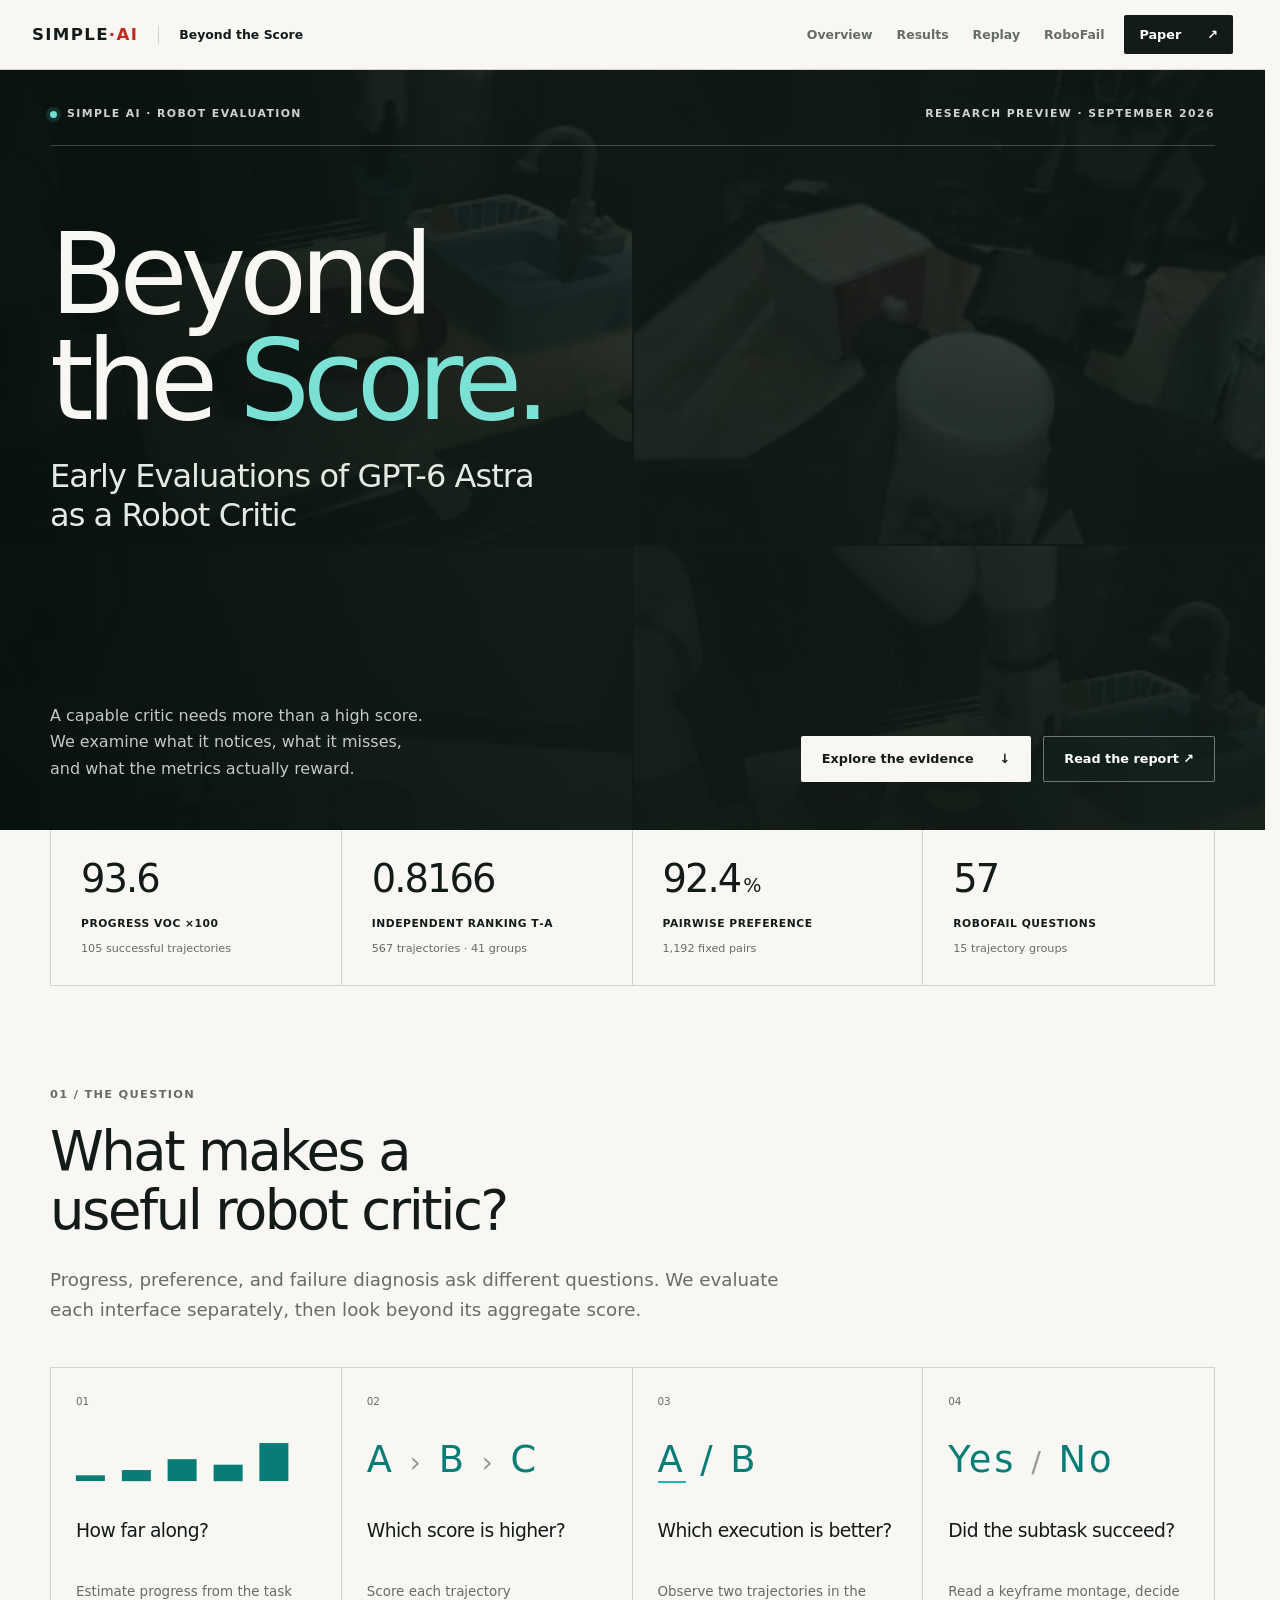
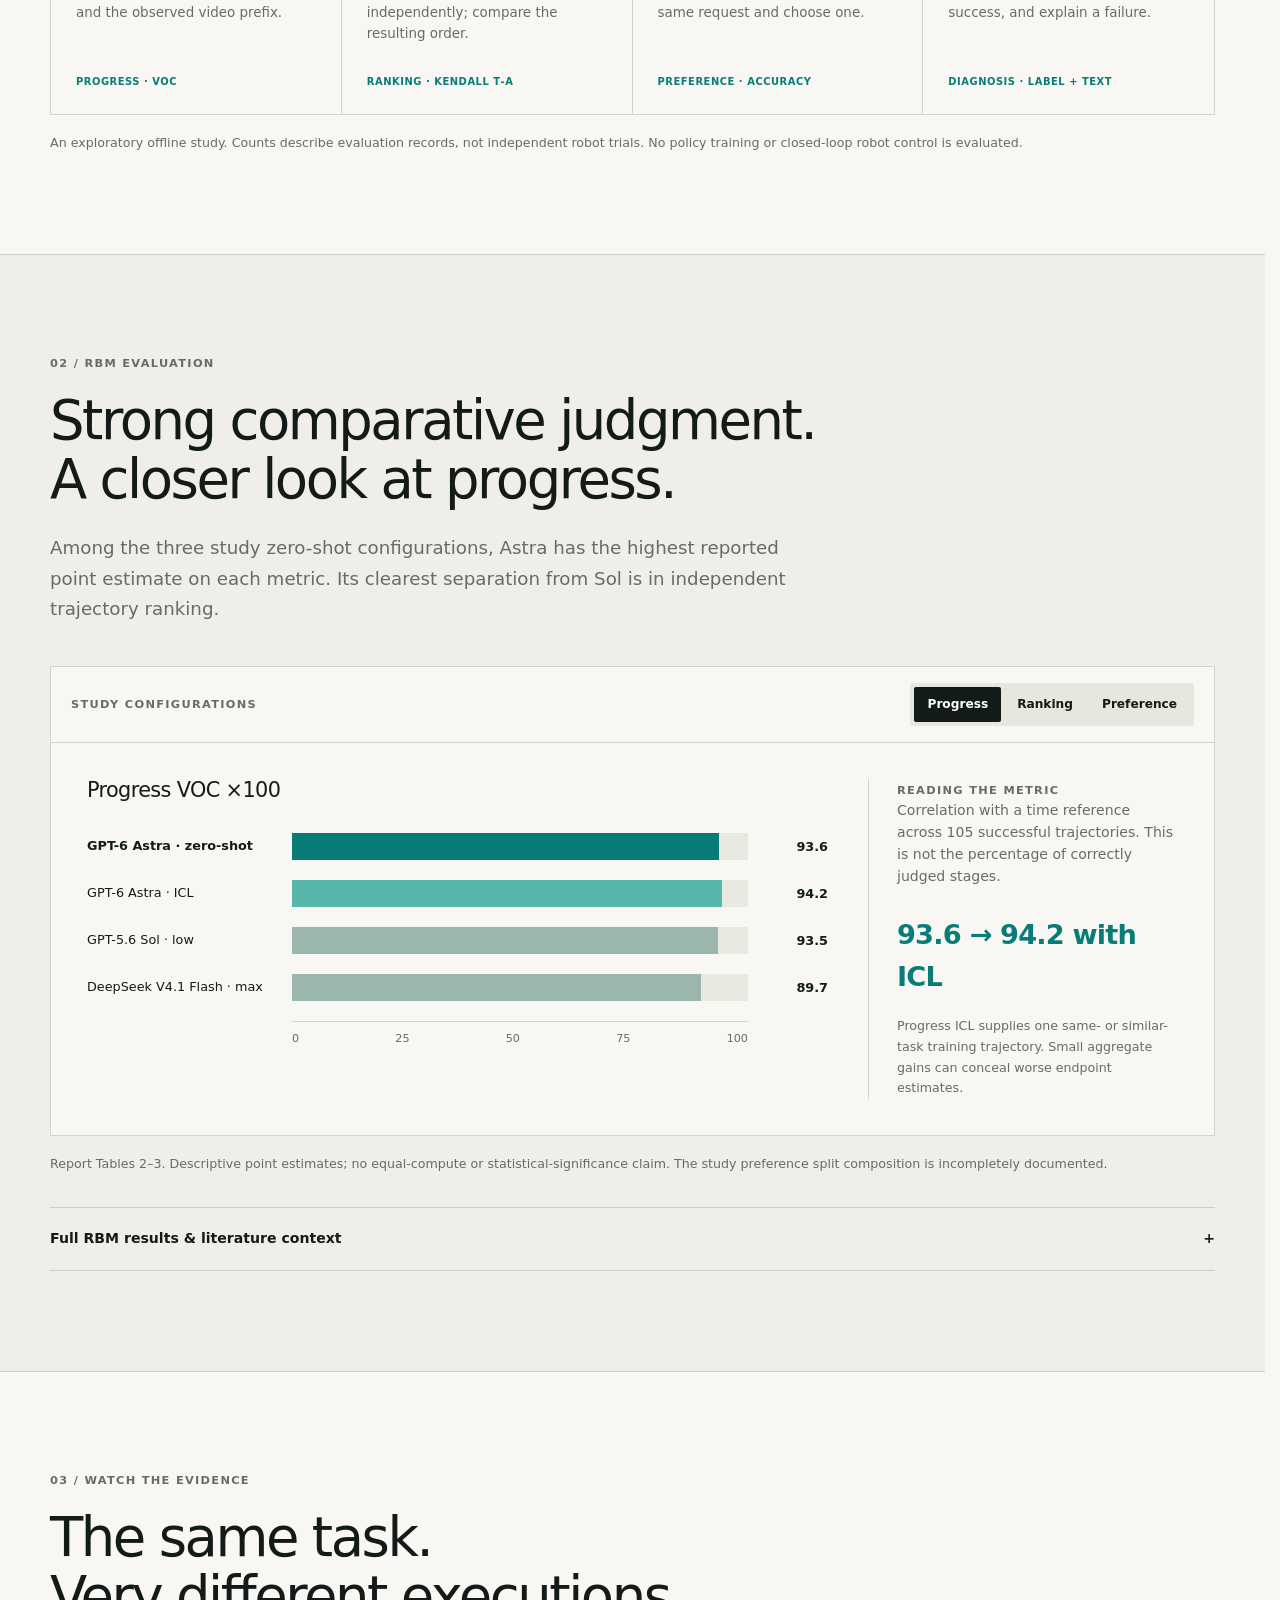
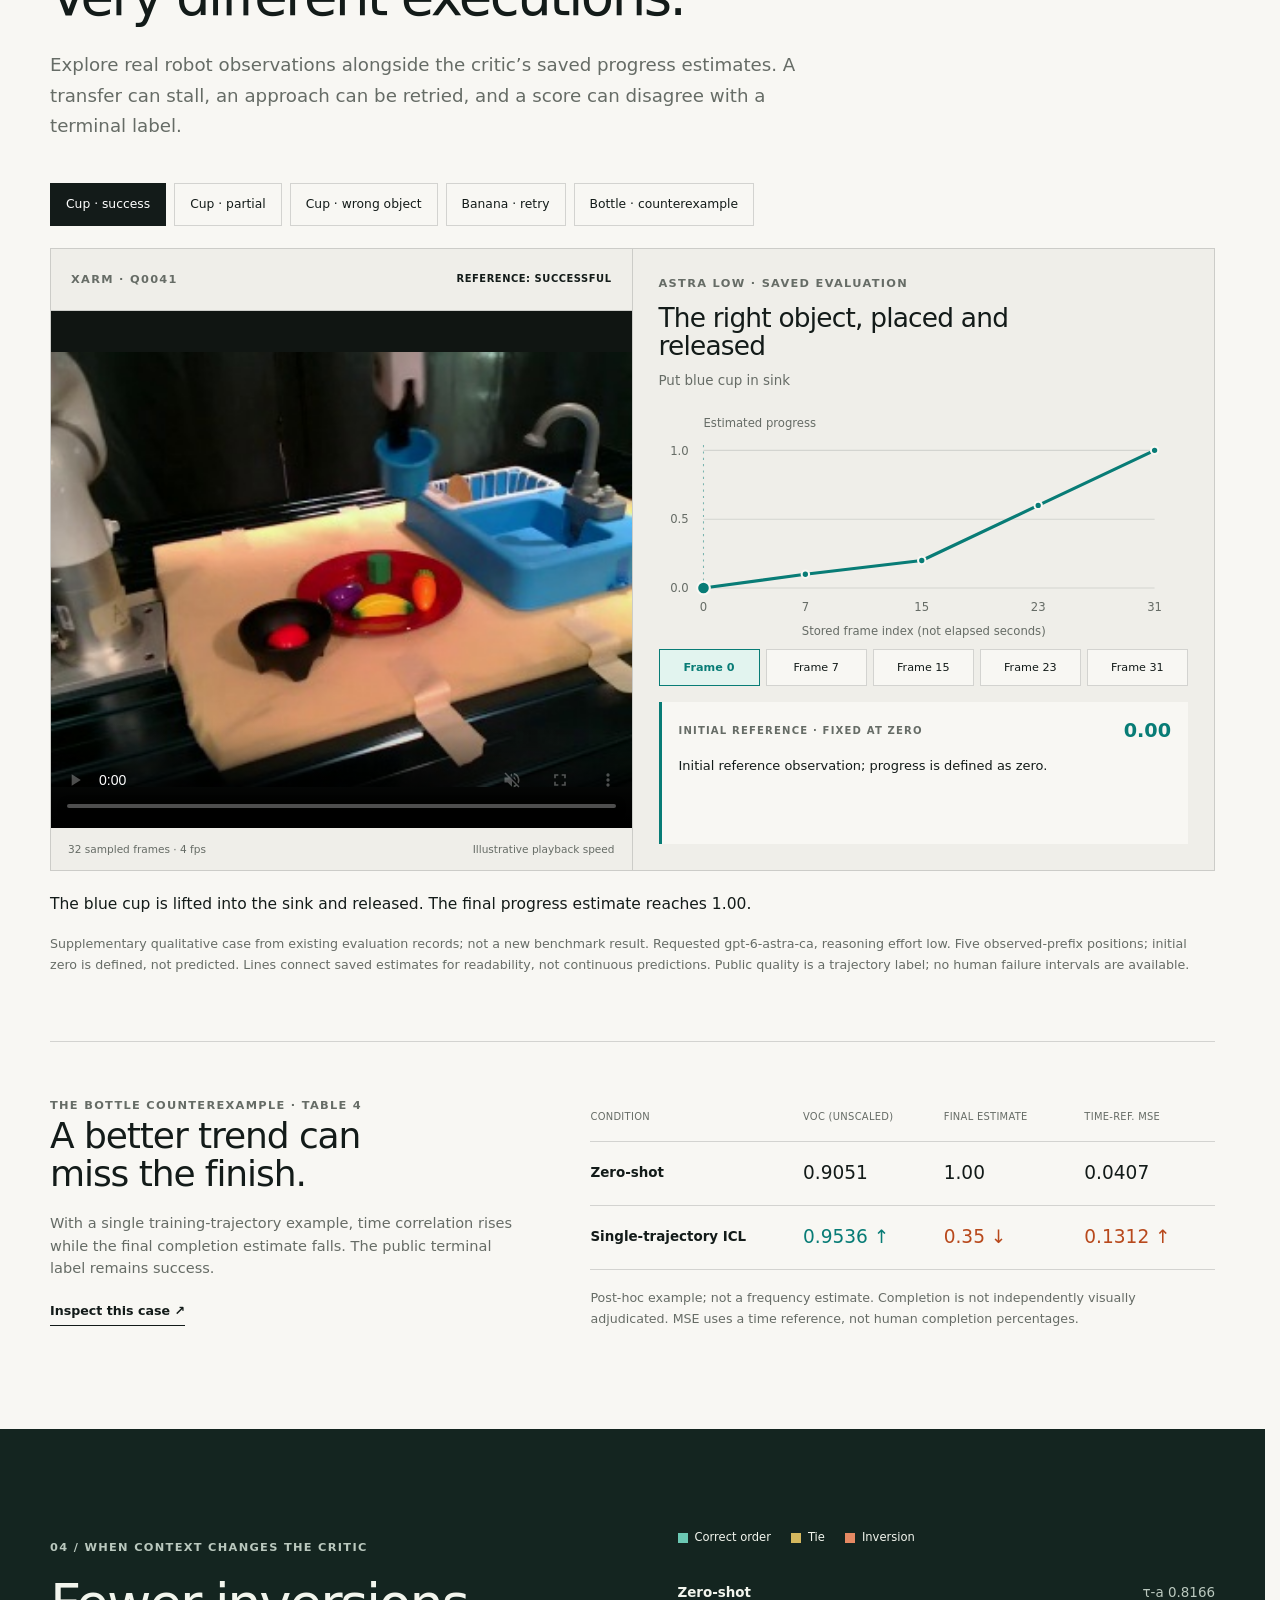
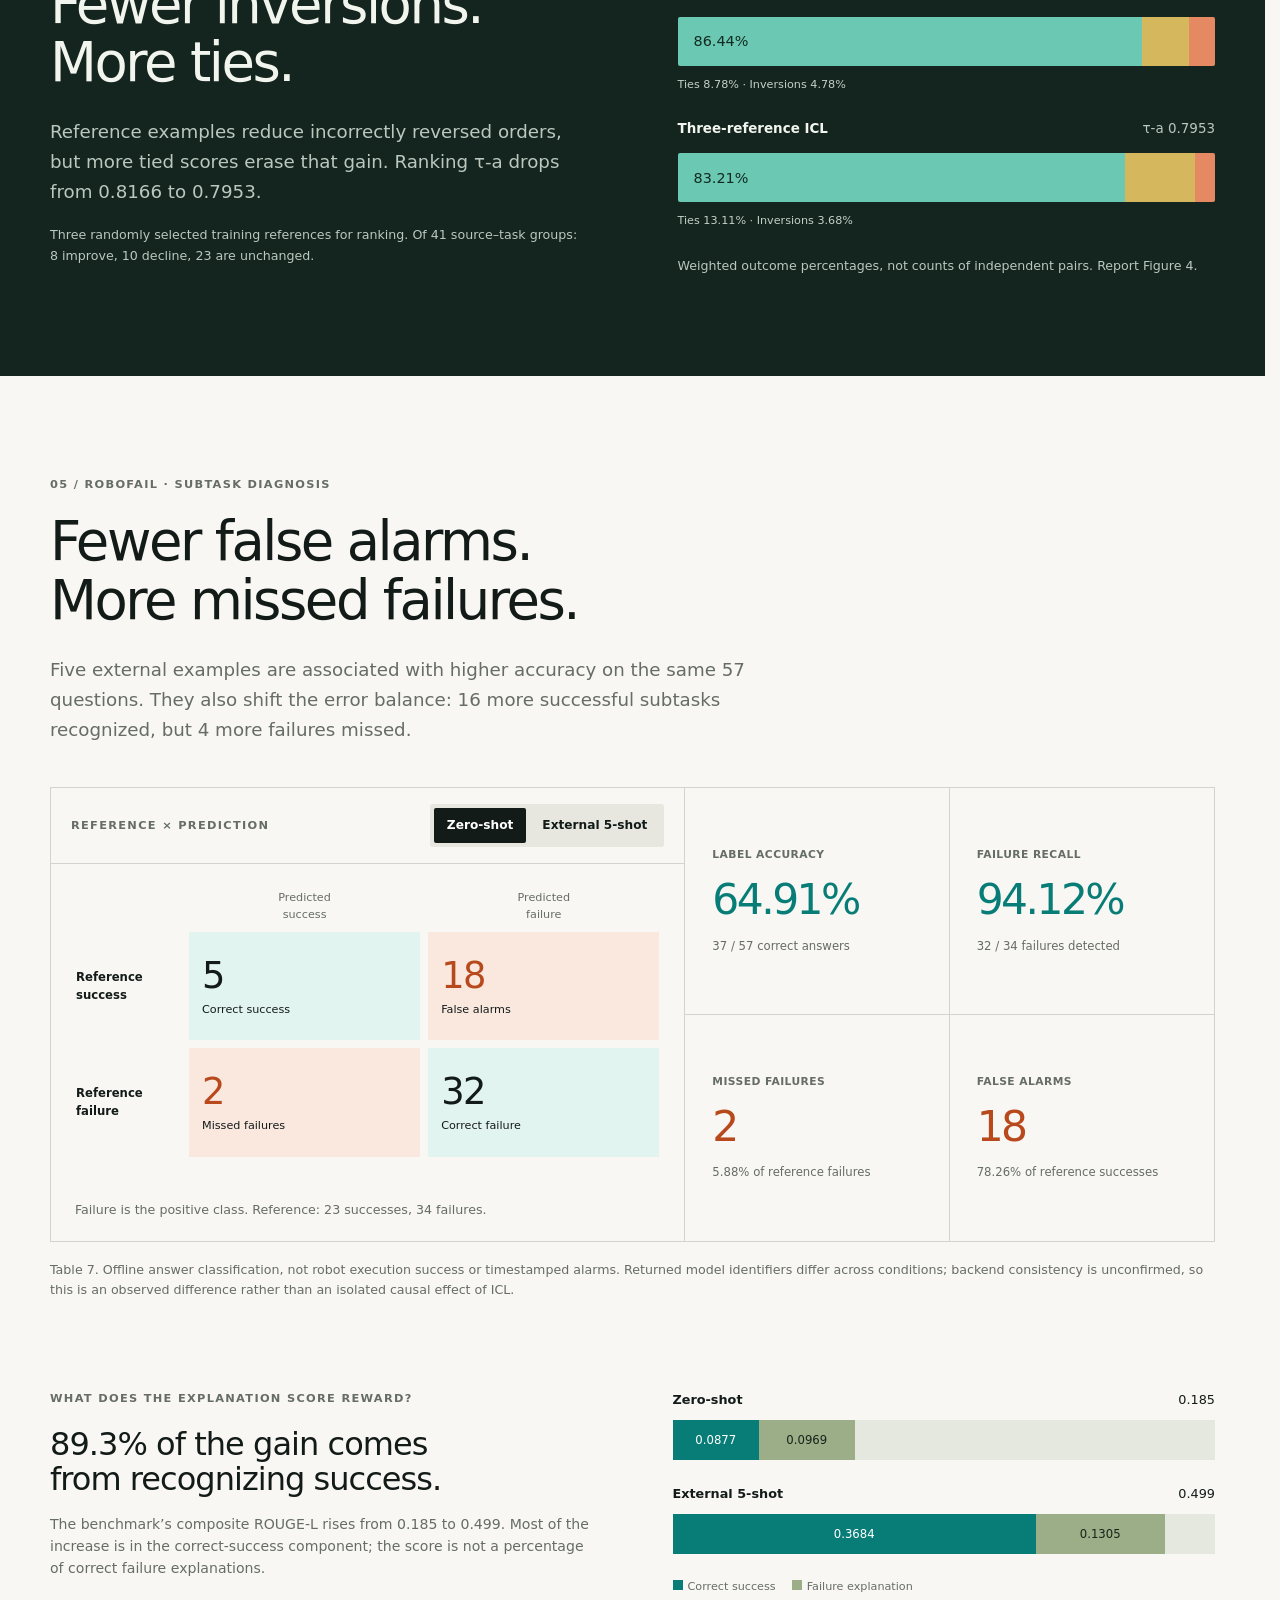
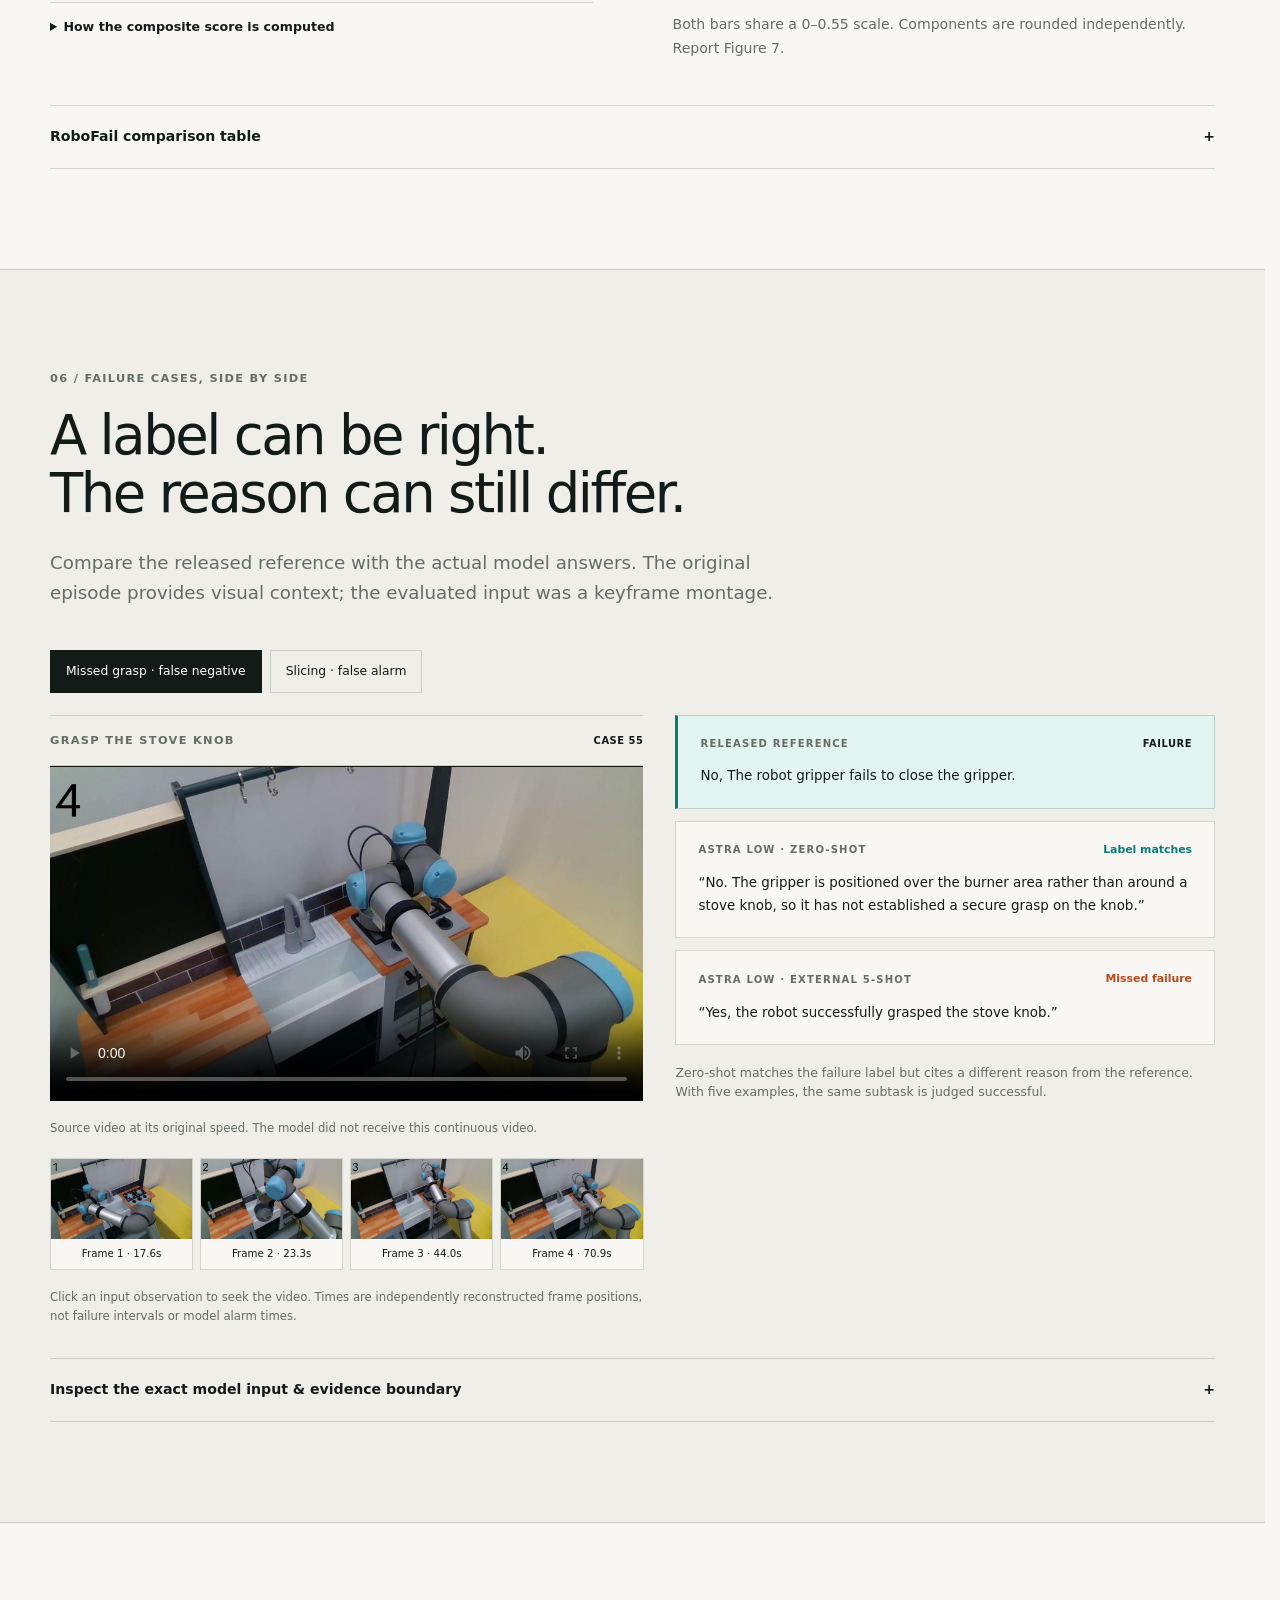
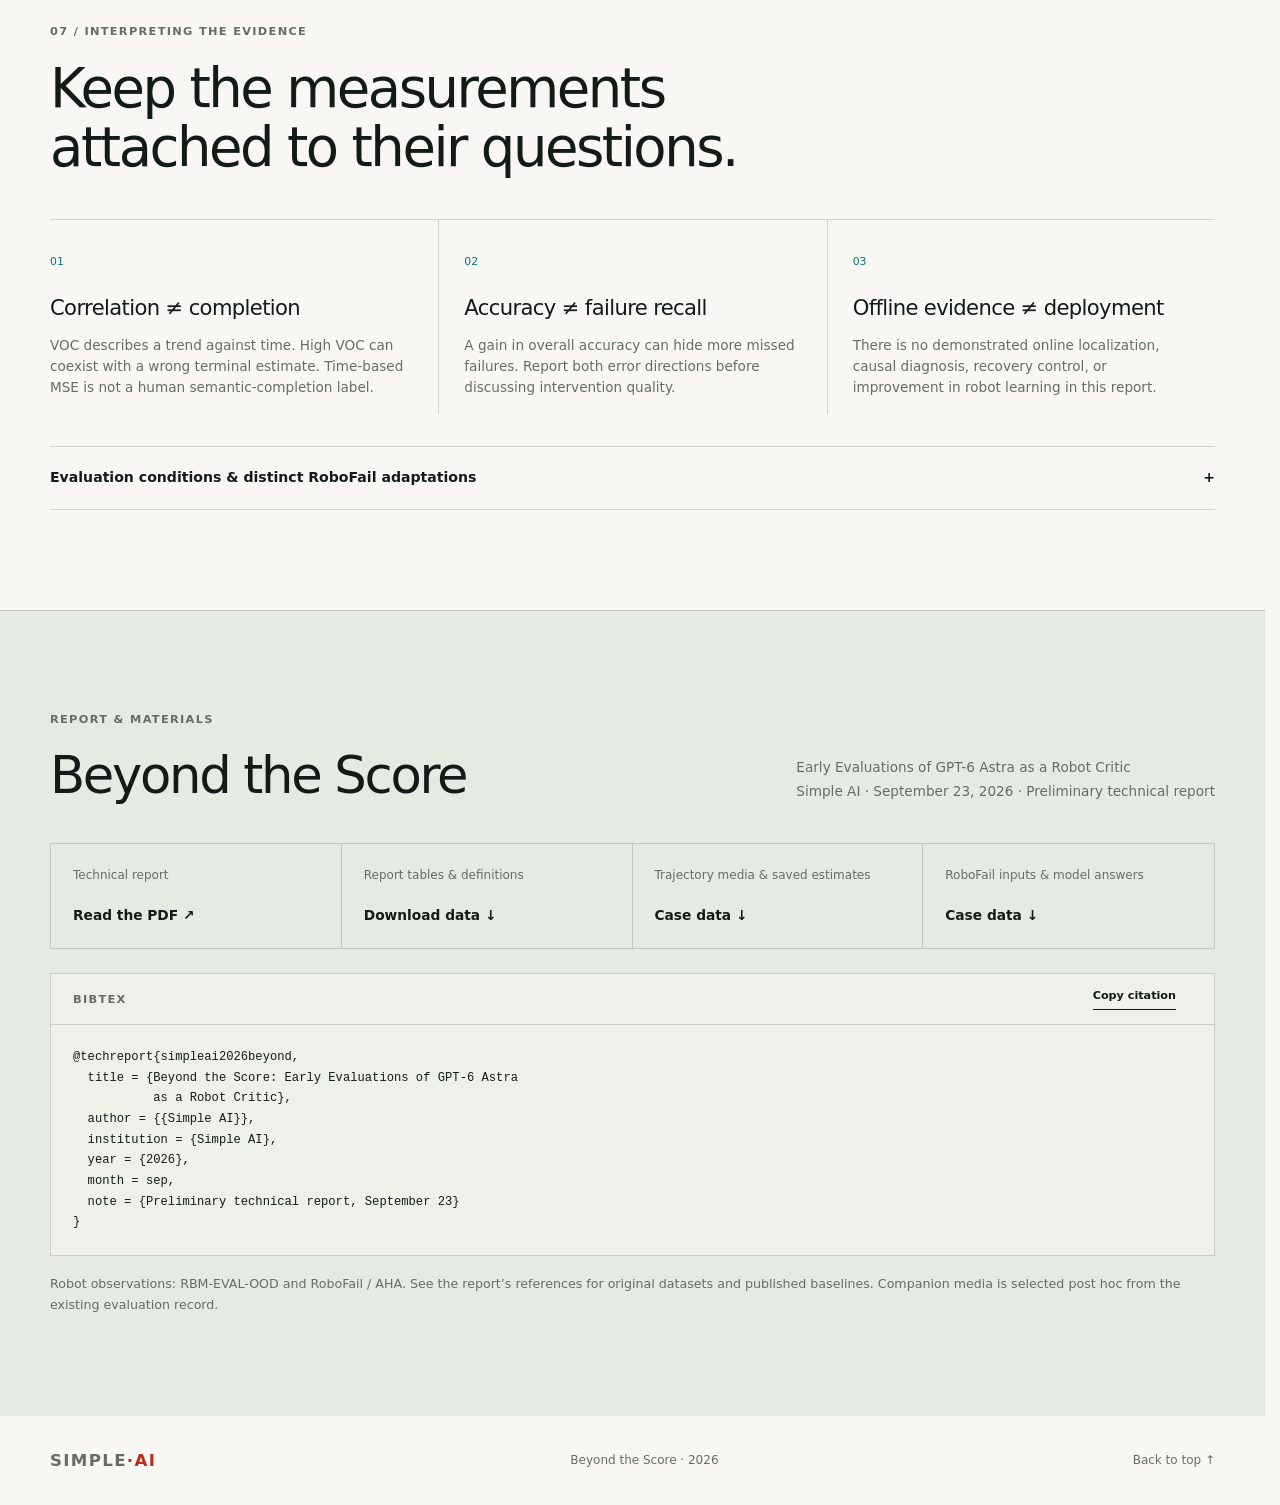
==== index.html @ c882df6b "Publish Beyond the Score technical report website" ====
<!doctype html>
<html lang="en">
<head>
  <meta charset="utf-8">
  <meta name="viewport" content="width=device-width,initial-scale=1">
  <meta name="theme-color" content="#f8f7f3">
  <meta name="description" content="Beyond the Score: an evidence-led look at GPT-6 Astra as a robot critic. Explore trajectory judgments, real robot videos, and the trade-off between fewer false alarms and more missed failures.">
  <meta property="og:title" content="Beyond the Score · Simple AI">
  <meta property="og:description" content="Early Evaluations of GPT-6 Astra as a Robot Critic">
  <meta property="og:type" content="website">
  <meta name="citation_title" content="Beyond the Score: Early Evaluations of GPT-6 Astra as a Robot Critic">
  <meta name="citation_author" content="Simple AI">
  <meta name="citation_publication_date" content="2026/09/23">
  <title>Beyond the Score | Simple AI</title>
  <link rel="icon" href="assets/favicon.svg" type="image/svg+xml">
  <link rel="stylesheet" href="style.css">
  <script src="data.js" defer></script>
  <script src="app.js" defer></script>
</head>
<body>
<a class="skip" href="#overview">Skip to content</a>
<header class="header">
  <a class="brand" href="#top" aria-label="Simple AI — back to top">SIMPLE<span>·AI</span></a>
  <span class="project-name">Beyond the Score</span>
  <nav aria-label="Main navigation"><a href="#overview">Overview</a><a href="#results">Results</a><a href="#trajectories">Replay</a><a href="#diagnosis">RoboFail</a></nav>
  <a class="button dark small" href="assets/Beyond-the-Score.pdf" target="_blank" rel="noopener">Paper <span aria-hidden="true">↗</span></a>
</header>
<main id="top">
  <section class="hero" aria-labelledby="hero-title">
    <div class="hero-mosaic" aria-hidden="true"><img src="assets/rbm/q0041-poster.jpg" alt=""><img src="assets/rbm/t098-poster.jpg" alt=""><img src="assets/rbm/t011-poster.jpg" alt=""><img src="assets/rbm/q0039-poster.jpg" alt=""></div>
    <div class="hero-inner wrap">
      <div class="hero-overline"><span><i class="dot"></i> SIMPLE AI · ROBOT EVALUATION</span><span>RESEARCH PREVIEW · SEPTEMBER 2026</span></div>
      <div class="hero-heading"><h1 id="hero-title">Beyond<br>the <span>Score.</span></h1><p class="subtitle">Early Evaluations of GPT-6 Astra<br>as a Robot Critic</p></div>
      <div class="hero-bottom"><p>A capable critic needs more than a high score. <br>We examine what it notices, what it misses, <br>and what the metrics actually reward.</p><div class="actions"><a class="button light" href="#trajectories">Explore the evidence <span>↓</span></a><a class="button outline" href="assets/Beyond-the-Score.pdf" target="_blank" rel="noopener">Read the report ↗</a></div></div>
    </div>
  </section>
  <div class="metric-strip wrap" aria-label="Study zero-shot headline results">
    <div><strong>93.6</strong><span>Progress VOC ×100</span><small>105 successful trajectories</small></div>
    <div><strong>0.8166</strong><span>Independent ranking τ-a</span><small>567 trajectories · 41 groups</small></div>
    <div><strong>92.4<em>%</em></strong><span>Pairwise preference</span><small>1,192 fixed pairs</small></div>
    <div><strong>57</strong><span>RoboFail questions</span><small>15 trajectory groups</small></div>
  </div>

  <section id="overview" class="section wrap">
    <div class="section-intro"><p class="eyebrow">01 / THE QUESTION</p><h2>What makes a<br>useful robot critic?</h2><p class="lead">Progress, preference, and failure diagnosis ask different questions. We evaluate each interface separately, then look beyond its aggregate score.</p></div>
    <div class="interface-grid">
      <article><span class="index">01</span><div class="mini-progress" aria-hidden="true">▁ ▂ ▄ ▃ ▇</div><h3>How far along?</h3><p>Estimate progress from the task and the observed video prefix.</p><span class="tag">PROGRESS · VOC</span></article>
      <article><span class="index">02</span><div class="mini-order" aria-hidden="true">A <span>›</span> B <span>›</span> C</div><h3>Which score is higher?</h3><p>Score each trajectory independently; compare the resulting order.</p><span class="tag">RANKING · KENDALL τ-a</span></article>
      <article><span class="index">03</span><div class="mini-order" aria-hidden="true"><b>A</b> / B</div><h3>Which execution is better?</h3><p>Observe two trajectories in the same request and choose one.</p><span class="tag">PREFERENCE · ACCURACY</span></article>
      <article><span class="index">04</span><div class="mini-order" aria-hidden="true">Yes <span>/</span> No</div><h3>Did the subtask succeed?</h3><p>Read a keyframe montage, decide success, and explain a failure.</p><span class="tag">DIAGNOSIS · LABEL + TEXT</span></article>
    </div>
    <p class="caption">An exploratory offline study. Counts describe evaluation records, not independent robot trials. No policy training or closed-loop robot control is evaluated.</p>
  </section>

  <section id="results" class="section shaded">
    <div class="wrap">
      <div class="section-intro"><p class="eyebrow">02 / RBM EVALUATION</p><h2>Strong comparative judgment.<br>A closer look at progress.</h2><p class="lead">Among the three study zero-shot configurations, Astra has the highest reported point estimate on each metric. Its clearest separation from Sol is in independent trajectory ranking.</p></div>
      <div class="results-panel">
        <div class="panel-top"><span class="eyebrow">STUDY CONFIGURATIONS</span><div class="segmented" aria-label="Choose RBM metric"><button data-metric="voc" aria-pressed="true">Progress</button><button data-metric="rank" aria-pressed="false">Ranking</button><button data-metric="pref" aria-pressed="false">Preference</button></div></div>
        <div class="chart-layout"><div><h3 id="metric-title">Progress VOC ×100</h3><div id="metric-bars" class="bar-chart"></div><div id="metric-axis" class="axis"></div></div><aside class="metric-context"><span class="eyebrow">READING THE METRIC</span><p id="metric-description"></p><strong id="metric-callout"></strong><p id="metric-note" class="caption"></p></aside></div>
      </div>
      <p class="caption">Report Tables 2–3. Descriptive point estimates; no equal-compute or statistical-significance claim. The study preference split composition is incompletely documented.</p>
      <details class="data-details"><summary>Full RBM results &amp; literature context <span>+</span></summary><p>Published baselines are retained as separate records. Their sample identities, inputs, and scoring protocols are not matched to this study; this table is not a shared leaderboard.</p><div class="table-scroll" id="rbm-table"></div></details>
    </div>
  </section>

  <section id="trajectories" class="section wrap">
    <div class="section-intro"><p class="eyebrow">03 / WATCH THE EVIDENCE</p><h2>The same task.<br>Very different executions.</h2><p class="lead">Explore real robot observations alongside the critic’s saved progress estimates. A transfer can stall, an approach can be retried, and a score can disagree with a terminal label.</p></div>
    <div class="case-buttons" aria-label="Choose trajectory"><button data-case="Q0041" aria-pressed="true">Cup · success</button><button data-case="Q0039" aria-pressed="false">Cup · partial</button><button data-case="Q0037" aria-pressed="false">Cup · wrong object</button><button data-case="T011" aria-pressed="false">Banana · retry</button><button data-case="T098" aria-pressed="false">Bottle · counterexample</button></div>
    <div class="explorer">
      <div class="replay-pane"><div class="panel-top"><span id="case-robot" class="eyebrow">xArm · Q0041</span><span class="tag" id="case-quality">REFERENCE: SUCCESSFUL</span></div><video id="trajectory-video" controls playsinline muted preload="metadata" poster="assets/rbm/q0041-poster.jpg" src="assets/rbm/q0041-replay.mp4" aria-label="Selected robot trajectory replay"></video><div class="replay-footer"><span>32 sampled frames · 4 fps</span><span>Illustrative playback speed</span></div></div>
      <div class="assessment-pane"><p class="eyebrow">ASTRA LOW · SAVED EVALUATION</p><h3 id="case-title">The right object, placed and released</h3><p id="case-task"></p><div id="progress-chart" class="progress-chart"></div><div class="checkpoints" id="checkpoints" aria-label="Inspect evaluated observations"></div><div class="reason-box"><div><span class="eyebrow" id="reason-label">OBSERVATION</span><strong id="progress-value"></strong></div><p id="progress-reason"></p></div></div>
    </div>
    <p id="case-summary" class="case-summary"></p><p id="case-provenance" class="caption"></p>
    <div class="insight-grid"><article><span class="eyebrow">THE BOTTLE COUNTEREXAMPLE · TABLE 4</span><h3>A better trend can<br>miss the finish.</h3><p>With a single training-trajectory example, time correlation rises while the final completion estimate falls. The public terminal label remains success.</p><button class="text-button" id="show-bottle">Inspect this case <span>↗</span></button></article><div class="bottle-stats"><div><span>Condition</span><span>VOC (unscaled)</span><span>Final estimate</span><span>Time-ref. MSE</span></div><div><strong>Zero-shot</strong><strong>0.9051</strong><strong>1.00</strong><strong>0.0407</strong></div><div><strong>Single-trajectory ICL</strong><strong class="teal">0.9536 ↑</strong><strong class="orange">0.35 ↓</strong><strong class="orange">0.1312 ↑</strong></div><p class="caption">Post-hoc example; not a frequency estimate. Completion is not independently visually adjudicated. MSE uses a time reference, not human completion percentages.</p></div></div>
  </section>

  <section class="section dark-section" id="ranking">
    <div class="wrap split"><div><p class="eyebrow">04 / WHEN CONTEXT CHANGES THE CRITIC</p><h2>Fewer inversions.<br>More ties.</h2><p class="lead">Reference examples reduce incorrectly reversed orders, but more tied scores erase that gain. Ranking τ-a drops from 0.8166 to 0.7953.</p><p class="caption">Three randomly selected training references for ranking. Of 41 source–task groups: 8 improve, 10 decline, 23 are unchanged.</p></div><div class="ranking-viz"><div class="legend"><span><i class="swatch good"></i>Correct order</span><span><i class="swatch tie"></i>Tie</span><span><i class="swatch bad"></i>Inversion</span></div><div class="stack-label"><strong>Zero-shot</strong><span>τ-a 0.8166</span></div><div class="stack" role="img" aria-label="Zero-shot: correct order 86.44%, ties 8.78%, inversions 4.78%"><span class="good" style="width:86.44%">86.44%</span><span class="tie" style="width:8.78%"></span><span class="bad" style="width:4.78%"></span></div><p class="stack-note">Ties 8.78% · Inversions 4.78%</p><div class="stack-label"><strong>Three-reference ICL</strong><span>τ-a 0.7953</span></div><div class="stack" role="img" aria-label="ICL: correct order 83.21%, ties 13.11%, inversions 3.68%"><span class="good" style="width:83.21%">83.21%</span><span class="tie" style="width:13.11%"></span><span class="bad" style="width:3.68%"></span></div><p class="stack-note">Ties 13.11% · Inversions 3.68%</p><p class="caption">Weighted outcome percentages, not counts of independent pairs. Report Figure 4.</p></div></div>
  </section>

  <section id="diagnosis" class="section wrap">
    <div class="section-intro"><p class="eyebrow">05 / ROBOFAIL · SUBTASK DIAGNOSIS</p><h2>Fewer false alarms.<br>More missed failures.</h2><p class="lead">Five external examples are associated with higher accuracy on the same 57 questions. They also shift the error balance: 16 more successful subtasks recognized, but 4 more failures missed.</p></div>
    <div class="diagnosis-dashboard"><div class="confusion-panel"><div class="panel-top"><span class="eyebrow">REFERENCE × PREDICTION</span><div class="segmented" aria-label="Choose RoboFail condition"><button data-condition="0" aria-pressed="true">Zero-shot</button><button data-condition="1" aria-pressed="false">External 5-shot</button></div></div><div id="confusion"></div><p class="caption">Failure is the positive class. Reference: 23 successes, 34 failures.</p></div><div class="diagnosis-stats" id="diagnosis-stats"></div></div>
    <p class="caption">Table 7. Offline answer classification, not robot execution success or timestamped alarms. Returned model identifiers differ across conditions; backend consistency is unconfirmed, so this is an observed difference rather than an isolated causal effect of ICL.</p>
    <div class="rouge-layout"><div><p class="eyebrow">WHAT DOES THE EXPLANATION SCORE REWARD?</p><h3>89.3% of the gain comes<br>from recognizing success.</h3><p>The benchmark’s composite ROUGE-L rises from 0.185 to 0.499. Most of the increase is in the correct-success component; the score is not a percentage of correct failure explanations.</p><details><summary>How the composite score is computed</summary><p>Correct success → 1.<br>Correct failure → stemmed ROUGE-L F1 against the reference explanation.<br>Wrong label → 0.<br>Average across all 57 questions.</p><p>ROUGE-L measures lexical overlap. It does not verify a physical cause. The failure component also depends on which failures are detected.</p></details></div><div id="rouge-chart"></div></div>
    <details class="data-details"><summary>RoboFail comparison table <span>+</span></summary><p>Astra uses 57 public AHA-adapted questions. The AHA paper’s exact question identity/count alignment is unverified, and demonstration identities are not matched. Literature rows provide context, not a matched replacement experiment.</p><div class="table-scroll" id="robofail-table"></div></details>
  </section>

  <section id="failure-cases" class="section shaded">
    <div class="wrap"><div class="section-intro"><p class="eyebrow">06 / FAILURE CASES, SIDE BY SIDE</p><h2>A label can be right.<br>The reason can still differ.</h2><p class="lead">Compare the released reference with the actual model answers. The original episode provides visual context; the evaluated input was a keyframe montage.</p></div>
      <div class="case-buttons" aria-label="Choose RoboFail case"><button data-failure="55" aria-pressed="true">Missed grasp · false negative</button><button data-failure="36" aria-pressed="false">Slicing · false alarm</button></div>
      <div class="failure-layout"><div><div class="panel-top"><span id="failure-task" class="eyebrow">Grasp the stove knob</span><span id="failure-id" class="tag">CASE 55</span></div><video id="failure-video" playsinline controls preload="metadata" aria-label="Source robot episode"></video><p class="caption">Source video at its original speed. The model did not receive this continuous video.</p><div id="failure-keyframes" class="keyframe-strip"></div><p class="caption">Click an input observation to seek the video. Times are independently reconstructed frame positions, not failure intervals or model alarm times.</p></div><div id="failure-answers"></div></div>
      <details class="data-details"><summary>Inspect the exact model input &amp; evidence boundary <span>+</span></summary><p id="failure-question"></p><a id="input-link" target="_blank" rel="noopener"><img id="failure-input" loading="lazy" alt="Original full keyframe montage provided to the model"></a><p>Released AHA reference labels are preserved. Model descriptions are quotations, not independently verified physical causes. We matched input observations to the original video using pixel similarity and visual inspection. No human failure interval or online model alarm is available for these evaluated questions.</p><p>Both examples were selected after evaluation. The knob case is discussed in the report; the slicing case is an additional illustration from the same existing runs.</p></details>
    </div>
  </section>

  <section id="scope" class="section wrap">
    <div class="section-intro"><p class="eyebrow">07 / INTERPRETING THE EVIDENCE</p><h2>Keep the measurements<br>attached to their questions.</h2></div>
    <div class="limitations"><article><span>01</span><h3>Correlation ≠ completion</h3><p>VOC describes a trend against time. High VOC can coexist with a wrong terminal estimate. Time-based MSE is not a human semantic-completion label.</p></article><article><span>02</span><h3>Accuracy ≠ failure recall</h3><p>A gain in overall accuracy can hide more missed failures. Report both error directions before discussing intervention quality.</p></article><article><span>03</span><h3>Offline evidence ≠ deployment</h3><p>There is no demonstrated online localization, causal diagnosis, recovery control, or improvement in robot learning in this report.</p></article></div>
    <details class="data-details"><summary>Evaluation conditions &amp; distinct RoboFail adaptations <span>+</span></summary><div class="protocol-grid"><div><h3>Inputs and examples</h3><p>Progress: five observed-prefix positions; one same- or similar-task training trajectory with six stage scores for ICL. Ranking: eight test frames; three random high/middle/low training references. Direct preference: both trajectories in one request.</p><p>RoboFail: original montage and question. Five fixed external image–question–answer demonstrations are reported disjoint by test trajectory. This does not establish environment, embodiment, near-duplicate, or pretraining independence.</p></div><div><h3>What remains unresolved</h3><p>Questions cluster in 15 sequences, and ranking pairs are dependent. Repeated-call variation and confidence intervals are unavailable. Requested model names do not establish backend equivalence or equal token budgets.</p><p>Media replays and model outputs are drawn from saved evaluations. They introduce no new aggregate benchmark scores.</p></div></div><h3>Guardian and PRIMO are different evaluation supports</h3><p>Guardian uses 153 execution / 30 planning examples; PRIMO uses 100 Cosmos-curated examples. The report includes their published results separately. No Astra score is available on either adaptation. In the Guardian table, +GF denotes training on GuardianFail-36k.</p><div class="protocol-grid"><div class="table-scroll" id="guardian-table"></div><div class="table-scroll" id="primo-table"></div></div></details>
  </section>

  <section id="resources" class="section resources"><div class="wrap"><p class="eyebrow">REPORT &amp; MATERIALS</p><div class="resource-heading"><h2>Beyond the Score</h2><p>Early Evaluations of GPT-6 Astra as a Robot Critic<br>Simple AI · September 23, 2026 · Preliminary technical report</p></div><div class="resource-links"><a href="assets/Beyond-the-Score.pdf" target="_blank" rel="noopener"><span>Technical report</span><strong>Read the PDF ↗</strong></a><a href="data/report.json" download><span>Report tables &amp; definitions</span><strong>Download data ↓</strong></a><a href="data/rbm-cases.json" download><span>Trajectory media &amp; saved estimates</span><strong>Case data ↓</strong></a><a href="data/robofail-cases.json" download><span>RoboFail inputs &amp; model answers</span><strong>Case data ↓</strong></a></div><div class="citation-box"><div class="panel-top"><span class="eyebrow">BIBTEX</span><button id="copy-citation" class="text-button">Copy citation</button><span id="copy-status" role="status"></span></div><pre id="citation">@techreport{simpleai2026beyond,
  title = {Beyond the Score: Early Evaluations of GPT-6 Astra
           as a Robot Critic},
  author = {{Simple AI}},
  institution = {Simple AI},
  year = {2026},
  month = sep,
  note = {Preliminary technical report, September 23}
}</pre></div><p class="caption">Robot observations: RBM-EVAL-OOD and RoboFail / AHA. See the report’s references for original datasets and published baselines. Companion media is selected post hoc from the existing evaluation record.</p></div></section>
</main>
<footer class="wrap"><a class="brand" href="https://cloud.simpleai.tech/simple-world-lab/">SIMPLE<span>·AI</span></a><span>Beyond the Score · 2026</span><a href="#top">Back to top ↑</a></footer>
<noscript><p class="no-script">Enable JavaScript for interactive charts and cases. The full results remain available in the linked PDF and JSON downloads.</p></noscript>
</body>
</html>
---- style.css ----
:root{--paper:#f8f7f3;--warm:#efeee9;--ink:#131b19;--muted:#666c66;--line:rgba(19,27,25,.16);--aqua:#14b9b0;--teal:#087c76;--pale:#e2f4ef;--orange:#b8491c;--orange-pale:#fae8df;--white:#fff;--dark:#142520;font-family:ui-sans-serif,system-ui,-apple-system,BlinkMacSystemFont,"Segoe UI",sans-serif;color:var(--ink);background:var(--paper);font-synthesis:none;line-height:1.55;scroll-behavior:smooth;scrollbar-gutter:stable}
*{box-sizing:border-box}body{margin:0;min-width:320px}a{color:inherit;text-decoration:none}button{font:inherit;cursor:pointer}button,a,input{touch-action:manipulation}button{color:inherit}a:focus-visible,button:focus-visible,summary:focus-visible{outline:3px solid var(--teal);outline-offset:4px}img{max-width:100%;height:auto}video{display:block;width:100%;background:#101512}p{margin:0 0 1rem}h1,h2,h3{font-weight:520;line-height:1.08;letter-spacing:-.045em;margin:0}h2{font-size:clamp(2.2rem,4.25vw,3.85rem)}h3{font-size:1.42rem;letter-spacing:-.03em}strong{font-weight:620}small{font-size:.76rem}.wrap{width:min(1280px,calc(100% - 100px));margin:auto}.section{padding:100px 0;scroll-margin-top:76px}.section-intro{max-width:830px;margin-bottom:42px}.eyebrow{font-size:.71rem;font-weight:740;letter-spacing:.115em;line-height:1.5;text-transform:uppercase;margin:0 0 20px;color:var(--muted)}.lead{font-size:1.14rem;line-height:1.65;color:var(--muted);margin:24px 0 0;max-width:770px}.caption{font-size:.79rem;line-height:1.65;color:var(--muted);margin:18px 0 0}.tag{font-size:.62rem;line-height:1.45;letter-spacing:.055em;font-weight:720;text-transform:uppercase}.shaded{background:var(--warm);border-block:1px solid var(--line)}.skip{position:absolute;left:10px;top:-100px;background:white;padding:12px;z-index:10}.skip:focus{top:10px}.header{position:sticky;top:0;z-index:20;display:flex;align-items:center;gap:20px;height:70px;padding:0 max(32px,calc((100vw - 1280px)/2));background:rgba(248,247,243,.96);border-bottom:1px solid var(--line);backdrop-filter:blur(16px)}.brand{font-size:1.04rem;letter-spacing:.08em;font-weight:750;white-space:nowrap}.brand span{color:#ba2e21}.project-name{font-size:.78rem;font-weight:680;border-left:1px solid var(--line);padding-left:20px;white-space:nowrap}.header nav{display:flex;gap:24px;margin-left:auto;font-size:.78rem;font-weight:660;color:var(--muted)}.header nav a:hover{color:var(--teal)}.button{display:inline-flex;justify-content:center;align-items:center;gap:26px;min-height:45px;padding:12px 20px;font-size:.8rem;font-weight:680;border:1px solid transparent;border-radius:2px;transition:background .15s,transform .15s}.button:hover{transform:translateY(-2px)}.button.small{min-height:39px;padding:9px 14px}.dark{background:var(--ink);color:white}.light{background:var(--paper);color:var(--ink)}.outline{border-color:#ffffff65;color:white;background:#14252077}.actions{display:flex;flex-wrap:wrap;gap:12px}.hero{position:relative;background:#101b17;color:var(--paper);overflow:hidden}.hero-mosaic{position:absolute;inset:0;display:grid;grid-template-columns:1fr 1fr;grid-template-rows:1fr 1fr;gap:2px;opacity:.46}.hero-mosaic img{width:100%;height:100%;object-fit:cover;filter:saturate(.5);opacity:.7}.hero:after{content:"";position:absolute;inset:0;background:linear-gradient(90deg,#07110eee 0%,#101a15a6 45%,#101a1560),linear-gradient(0deg,#0d1915c9,transparent 75%)}.hero-inner{position:relative;z-index:1;padding:36px 0 48px;min-height:760px;display:flex;flex-direction:column}.hero-overline{display:flex;justify-content:space-between;gap:16px;border-bottom:1px solid #ffffff35;padding-bottom:22px;font-size:.68rem;letter-spacing:.13em;font-weight:700;color:#c9d5ce}.hero-overline>span:first-child{display:flex;align-items:center;gap:10px}.dot{display:inline-block;width:7px;height:7px;background:#6ee4d8;box-shadow:0 0 0 4px #6ee4d822;border-radius:50%}.hero-heading{padding:76px 0 66px}.hero h1{font-size:clamp(4.2rem,8.7vw,8rem);line-height:.95;letter-spacing:-.065em;font-weight:470}.hero h1 span{color:#7ce1d5}.subtitle{margin:24px 0 0;font-size:clamp(1.25rem,2.5vw,2.1rem);line-height:1.2;letter-spacing:-.03em;color:#e5e9e4}.hero-bottom{display:flex;gap:35px;justify-content:space-between;align-items:end;margin-top:auto}.hero-bottom p{font-size:1rem;line-height:1.65;color:#c1cbc4;margin:0}.metric-strip{display:grid;grid-template-columns:repeat(4,1fr);border:1px solid var(--line);border-top:0}.metric-strip>div{padding:28px 30px;border-right:1px solid var(--line);display:flex;flex-direction:column}.metric-strip>div:last-child{border:0}.metric-strip strong{font-size:2.4rem;font-weight:480;letter-spacing:-.05em;line-height:1.1;margin-bottom:16px}.metric-strip em{font-size:1.2rem;font-style:normal;margin-left:3px}.metric-strip span{font-size:.67rem;font-weight:740;text-transform:uppercase;letter-spacing:.05em}.metric-strip small{color:var(--muted);margin-top:7px;font-size:.7rem}.interface-grid{display:grid;grid-template-columns:repeat(4,1fr);border:1px solid var(--line)}.interface-grid article{padding:25px;border-right:1px solid var(--line);display:flex;flex-direction:column}.interface-grid article:last-child{border:0}.index{font-size:.65rem;color:var(--muted)}.mini-progress,.mini-order{font-size:2.3rem;line-height:1.8;color:var(--teal);letter-spacing:.08em;margin:18px 0 27px;white-space:nowrap}.mini-order span{color:#939d96;font-size:1.8rem}.mini-order b{font-weight:500;border-bottom:2px solid var(--aqua)}.interface-grid h3{font-size:1.17rem;line-height:1.2;min-height:48px}.interface-grid p{font-size:.84rem;color:var(--muted);margin-top:14px;flex:1}.interface-grid .tag{margin-top:14px;color:var(--teal)}.panel-top{display:flex;align-items:center;justify-content:space-between;gap:16px;padding:16px 20px;border-bottom:1px solid var(--line)}.panel-top .eyebrow{margin:0}.results-panel{background:var(--paper);border:1px solid var(--line)}.segmented{display:flex;flex-wrap:wrap;gap:3px;background:#e7e7e0;padding:4px;border-radius:3px}.segmented button{border:0;background:transparent;padding:8px 13px;font-size:.76rem;font-weight:650;border-radius:2px}.segmented button[aria-pressed=true]{background:var(--ink);color:white}.chart-layout{display:grid;grid-template-columns:1fr 310px;gap:40px;padding:36px}.chart-layout h3{font-size:1.3rem;margin-bottom:32px}.metric-context{border-left:1px solid var(--line);padding-left:28px;font-size:.88rem;color:var(--muted)}.metric-context strong{display:block;font-size:1.7rem;color:var(--teal);margin-top:26px;letter-spacing:-.03em}.bar-row{display:grid;grid-template-columns:190px 1fr 65px;gap:15px;align-items:center;margin:20px 0;font-size:.8rem}.bar-name{line-height:1.3}.bar-track{height:27px;background:#e7e8e0}.bar-fill{height:100%;background:#9bb6ac;transition:width .35s}.bar-row.primary .bar-fill{background:var(--teal)}.bar-row.primary .bar-name{font-weight:720}.bar-row.icl .bar-fill{background:#57b5a9}.bar-number{text-align:right;font-variant-numeric:tabular-nums;font-weight:640}.axis{display:flex;justify-content:space-between;margin:20px 80px 0 205px;font-size:.7rem;color:var(--muted);border-top:1px solid var(--line);padding-top:8px}.data-details{border-block:1px solid var(--line);margin-top:32px;padding:0 0}.data-details>p,.data-details>h3{margin:20px 0}.data-details summary{padding:20px 0;display:flex;justify-content:space-between;font-size:.88rem;font-weight:650;cursor:pointer;list-style:none}.data-details summary::-webkit-details-marker{display:none}.data-details[open] summary>span{transform:rotate(45deg)}details summary:focus-visible{outline:3px solid var(--teal)}.data-details>p{font-size:.85rem;color:var(--muted)}.table-scroll{overflow:auto;max-width:100%;margin-bottom:24px}table{border-collapse:collapse;width:100%;font-size:.79rem;text-align:left}th,td{padding:12px 15px;border-bottom:1px solid var(--line);vertical-align:top}th{background:#e5e7df;font-size:.65rem;font-weight:730;text-transform:uppercase;letter-spacing:.04em}td:not(:first-child){font-variant-numeric:tabular-nums}tr.study{background:#e2f0e9}td.num{text-align:right;white-space:nowrap}.case-buttons{display:flex;flex-wrap:wrap;gap:8px;margin-bottom:22px}.case-buttons button{font-size:.77rem;padding:11px 15px;border:1px solid var(--line);background:transparent;transition:background .15s}.case-buttons button[aria-pressed=true]{background:var(--ink);color:#fff;border-color:var(--ink)}.explorer{display:grid;grid-template-columns:1fr 1fr;border:1px solid var(--line);background:var(--warm)}.replay-pane{min-width:0;border-right:1px solid var(--line);display:flex;flex-direction:column}.replay-pane .panel-top{min-height:62px}.replay-pane video{aspect-ratio:4/3;object-fit:contain;flex:1}.replay-footer{display:flex;justify-content:space-between;font-size:.66rem;color:var(--muted);padding:13px 17px;gap:10px}.assessment-pane{padding:26px;min-width:0}.assessment-pane>.eyebrow{margin-bottom:12px}.assessment-pane h3{font-size:1.65rem;max-width:420px}.assessment-pane>p:not(.eyebrow){font-size:.84rem;color:var(--muted);margin-top:10px}.progress-chart{margin:12px 0 0}.progress-chart svg{width:100%;display:block}.chart-text{font-family:inherit;fill:var(--muted);font-size:11px}.chart-line{fill:none;stroke:var(--teal);stroke-width:3;stroke-linejoin:round;stroke-linecap:round}.chart-grid{stroke:#14252020;stroke-width:1}.chart-ref{fill:none;stroke:#969d91;stroke-width:1.5;stroke-dasharray:4 4}.checkpoints{display:flex;gap:6px;margin:8px 0 16px}.checkpoints button{flex:1;border:1px solid var(--line);background:var(--paper);font-size:.7rem;padding:9px 2px}.checkpoints button[aria-pressed=true]{border-color:var(--teal);background:var(--pale);color:var(--teal);font-weight:750}.reason-box{background:var(--paper);border-left:3px solid var(--teal);padding:14px 17px;min-height:142px}.reason-box>div{display:flex;justify-content:space-between;align-items:center}.reason-box .eyebrow{margin:0;font-size:.63rem}.reason-box strong{font-size:1.2rem;color:var(--teal)}.reason-box p{font-size:.81rem;line-height:1.6;margin:10px 0 0}.case-summary{font-size:.97rem;margin:21px 0 0;max-width:950px}.insight-grid{display:grid;grid-template-columns:1fr 1.3fr;gap:60px;margin-top:65px;padding-top:50px;border-top:1px solid var(--line)}.insight-grid h3{font-size:2.25rem}.insight-grid article>p:not(.eyebrow){color:var(--muted);font-size:.91rem;margin:18px 0}.text-button{background:none;border:0;padding:0 0 4px;border-bottom:1px solid currentColor;font-size:.79rem;font-weight:650;line-height:1.5}.text-button:hover{color:var(--teal)}.bottle-stats>div{display:grid;grid-template-columns:1.55fr repeat(3,1fr);gap:10px;border-bottom:1px solid var(--line);padding:17px 0;align-items:center;font-size:.84rem}.bottle-stats>div:first-child{font-size:.62rem;color:var(--muted);text-transform:uppercase;letter-spacing:.03em}.bottle-stats>div>strong:not(:first-child){font-size:1.16rem;font-weight:530}.teal{color:var(--teal)}.orange{color:var(--orange)}.dark-section{background:var(--dark);color:#f2f5ed}.dark-section .eyebrow,.dark-section .caption,.dark-section .lead{color:#bac8be}.split{display:grid;grid-template-columns:1fr 1fr;gap:90px;align-items:center}.legend{display:flex;flex-wrap:wrap;gap:20px;font-size:.72rem;margin-bottom:36px}.legend>span{display:flex;align-items:center;gap:7px}.swatch{width:10px;height:10px;display:inline-block}.good{background:#6bc8b3}.tie{background:#d5b85e}.bad{background:#e58963}.stack-label{display:flex;justify-content:space-between;font-size:.84rem;margin-bottom:13px}.stack-label>span{color:#bac8be}.stack{display:flex;height:49px;border-radius:2px;overflow:hidden;color:#122a21}.stack>span{display:flex;align-items:center;padding-left:16px;font-size:.9rem}.stack>span:empty{padding:0}.stack-note{font-size:.7rem;color:#c3d2c7;margin:10px 0 26px}.diagnosis-dashboard{display:grid;grid-template-columns:1.2fr 1fr;border:1px solid var(--line)}.confusion-panel{border-right:1px solid var(--line);padding-bottom:20px}.confusion-panel>.caption{padding:0 24px}.confusion-matrix{display:grid;grid-template-columns:105px 1fr 1fr;gap:8px;padding:25px}.matrix-head{font-size:.7rem;color:var(--muted);align-self:center;text-align:center}.matrix-row{font-size:.73rem;font-weight:640;align-self:center}.matrix-cell{padding:22px 13px;display:flex;flex-direction:column;gap:3px}.matrix-cell.correct{background:var(--pale)}.matrix-cell.error{background:var(--orange-pale)}.matrix-cell strong{font-size:2.3rem;font-weight:500;line-height:1.2;letter-spacing:-.04em}.matrix-cell span{font-size:.7rem}.matrix-cell.error strong{color:var(--orange)}.diagnosis-stats{display:grid;grid-template-columns:1fr 1fr}.diagnosis-stat{padding:27px;border-bottom:1px solid var(--line);border-right:1px solid var(--line);display:flex;flex-direction:column;justify-content:center}.diagnosis-stat:nth-child(2n){border-right:0}.diagnosis-stat:nth-child(n+3){border-bottom:0}.diagnosis-stat>span{font-size:.67rem;font-weight:720;text-transform:uppercase;color:var(--muted);letter-spacing:.04em}.diagnosis-stat strong{font-size:2.65rem;font-weight:500;letter-spacing:-.06em;line-height:1.15;margin:12px 0}.diagnosis-stat small{color:var(--muted);font-size:.73rem}.rouge-layout{display:grid;grid-template-columns:1fr 1fr;gap:80px;margin:65px 0 45px;align-items:center}.rouge-layout h3{font-size:2rem}.rouge-layout p:not(.eyebrow){font-size:.88rem;color:var(--muted);margin-top:18px}.rouge-layout details{font-size:.79rem;border-top:1px solid var(--line);padding-top:14px;margin-top:22px}.rouge-layout summary{cursor:pointer;font-weight:650}.rouge-row{margin:24px 0}.rouge-row>div:first-child{display:flex;justify-content:space-between;align-items:center;font-size:.8rem;margin-bottom:10px}.rouge-track{display:flex;height:40px;background:#e5e8df}.rouge-track span{display:flex;align-items:center;justify-content:center;font-size:.73rem;color:var(--white);background:var(--teal);font-variant-numeric:tabular-nums}.rouge-track span+span{background:#9cae87;color:#17241b}.rouge-key{font-size:.7rem;display:flex;gap:16px;color:var(--muted);margin-top:20px}.rouge-key i{margin-right:5px}.failure-layout{display:grid;grid-template-columns:1.1fr 1fr;gap:32px}.failure-layout video{aspect-ratio:720/406}.failure-layout>div:first-child>.panel-top{padding-inline:0;border-top:1px solid var(--line)}.keyframe-strip{display:flex;gap:7px;margin-top:20px}.keyframe-strip button{padding:0;border:1px solid var(--line);background:var(--paper);flex:1;min-width:0}.keyframe-strip button img{display:block;width:100%;aspect-ratio:16/9;object-fit:cover}.keyframe-strip span{display:block;font-size:.64rem;padding:7px}.keyframe-strip button:hover{border-color:var(--teal)}.answer-card{background:var(--paper);border:1px solid var(--line);margin-bottom:12px;padding:20px 22px}.answer-card.reference{border-left:3px solid var(--teal);background:var(--pale)}.answer-card>div{display:flex;gap:12px;align-items:center;justify-content:space-between}.answer-card .eyebrow{margin:0;font-size:.63rem}.answer-card p{font-size:.84rem;line-height:1.65;margin:14px 0 0}.answer-card .answer-status{font-size:.68rem;font-weight:750;color:var(--orange)}.answer-card .answer-status.match{color:var(--teal)}.answer-note{font-size:.78rem;color:var(--muted);margin:18px 0}.failure-layout .caption{font-size:.73rem}#failure-input{display:block;width:100%;background:white;border:1px solid var(--line);margin-bottom:18px}#failure-question{font-size:.8rem;white-space:pre-line}.limitations{display:grid;grid-template-columns:repeat(3,1fr);border-top:1px solid var(--line)}.limitations article{padding:28px 25px 0 0}.limitations article+article{padding-left:25px;border-left:1px solid var(--line)}.limitations article>span{font-size:.68rem;color:var(--teal)}.limitations h3{font-size:1.32rem;margin:24px 0 15px}.limitations p{font-size:.85rem;color:var(--muted)}.protocol-grid{display:grid;grid-template-columns:1fr 1fr;gap:35px;margin:25px 0}.protocol-grid p{font-size:.84rem;color:var(--muted);margin-top:15px}.protocol-grid h3{font-size:1.1rem}.protocol-grid table{font-size:.73rem}.protocol-grid th,.protocol-grid td{padding:10px}.resources{background:#e5ebe3;border-top:1px solid var(--line)}.resource-heading{display:flex;gap:50px;justify-content:space-between;align-items:end}.resource-heading h2{font-size:clamp(2.3rem,4vw,3.6rem)}.resource-heading p{font-size:.85rem;color:var(--muted);margin:0;line-height:1.75}.resource-links{display:grid;grid-template-columns:repeat(4,1fr);margin-top:40px;border:1px solid var(--line)}.resource-links a{display:flex;flex-direction:column;justify-content:space-between;gap:20px;padding:22px;border-right:1px solid var(--line)}.resource-links a:last-child{border:0}.resource-links a:hover{background:#d4e3d6}.resource-links span{font-size:.75rem;color:var(--muted)}.resource-links strong{font-size:.86rem}.citation-box{border:1px solid var(--line);margin-top:24px;background:#edf1e9}.citation-box pre{overflow:auto;padding:22px;font-size:.76rem;line-height:1.7;margin:0}.citation-box .panel-top{padding:14px 22px}.citation-box .text-button{margin-left:auto;font-size:.7rem}.citation-box #copy-status{font-size:.73rem}footer{display:flex;align-items:center;justify-content:space-between;gap:20px;padding-block:32px;font-size:.75rem;color:var(--muted)}.no-script{background:white;border:1px solid;padding:20px}.load-error{padding:20px;color:var(--orange)}
@media(min-width:1600px){.hero-inner{min-height:820px}}
@media(max-width:1100px){.wrap{width:calc(100% - 64px)}.header{padding-inline:32px;gap:16px}.header nav{gap:17px}.project-name{display:none}.hero-inner{min-height:720px}.hero-heading{padding-block:65px}.hero h1{font-size:6.5rem}.hero-bottom{align-items:start}.hero-bottom .actions{max-width:230px}.metric-strip>div{padding:25px 20px}.interface-grid article{padding:20px}.mini-order{font-size:1.9rem}.chart-layout{grid-template-columns:1fr 240px;gap:25px;padding:28px}.bar-row{grid-template-columns:145px 1fr 55px;gap:10px}.axis{margin-left:155px;margin-right:65px}.assessment-pane{padding:22px}.split{gap:50px}.insight-grid{gap:35px}.diagnosis-dashboard{grid-template-columns:1.2fr 1fr}.confusion-panel .panel-top{flex-wrap:wrap}.diagnosis-stat{padding:24px 18px}.diagnosis-stat strong{font-size:2.35rem}.rouge-layout{gap:45px}.resource-links{grid-template-columns:repeat(2,1fr)}.resource-links a:nth-child(2){border-right:0}.resource-links a:nth-child(-n+2){border-bottom:1px solid var(--line)}}
@media(max-width:800px){.section{padding-block:72px}.hero-overline>span:last-child{display:none}.header nav{gap:14px}.hero h1{font-size:5.8rem}.hero-inner{min-height:690px}.hero-bottom{flex-direction:column;gap:25px}.hero-bottom .actions{max-width:none}.hero-bottom p br{display:none}.hero-bottom p{max-width:500px}.metric-strip{grid-template-columns:repeat(2,1fr)}.metric-strip>div:nth-child(2){border-right:0}.metric-strip>div:nth-child(-n+2){border-bottom:1px solid var(--line)}.interface-grid{grid-template-columns:repeat(2,1fr)}.interface-grid article:nth-child(2){border-right:0}.interface-grid article:nth-child(-n+2){border-bottom:1px solid var(--line)}.interface-grid h3{min-height:0}.mini-order,.mini-progress{margin:12px 0 22px}.chart-layout{grid-template-columns:1fr}.metric-context{border-left:0;border-top:1px solid var(--line);padding:22px 0 0;display:grid;grid-template-columns:1fr 1fr;gap:12px 30px}.metric-context .eyebrow{grid-column:1/-1;margin:0}.metric-context p{margin:0}.metric-context strong{margin:0}.metric-context .caption{grid-column:1/-1}.explorer{grid-template-columns:1fr}.replay-pane{border-right:0;border-bottom:1px solid var(--line)}.replay-pane video{max-height:460px;flex:auto}.assessment-pane{padding:28px}.progress-chart{max-width:640px}.insight-grid,.split,.rouge-layout,.failure-layout{grid-template-columns:1fr;gap:35px}.insight-grid{margin-top:40px}.bottle-stats{max-width:650px}.diagnosis-dashboard{grid-template-columns:1fr}.confusion-panel{border-right:0;border-bottom:1px solid var(--line)}.confusion-matrix{max-width:650px}.diagnosis-stat{padding:24px}.diagnosis-stat strong{font-size:2.6rem}.limitations{grid-template-columns:1fr}.limitations article,.limitations article+article{padding:26px 0;border:0;border-bottom:1px solid var(--line)}.limitations h3{margin-top:12px}.limitations p{max-width:650px}.protocol-grid{grid-template-columns:1fr}.resource-heading{display:block}.resource-heading p{margin-top:20px}.failure-layout{gap:25px}.hero-mosaic{grid-template-columns:1fr}.hero-mosaic img:nth-child(n+3){display:none}}
@media(max-width:520px){.wrap{width:calc(100% - 36px)}.header{height:62px;padding-inline:18px;gap:12px}.brand{font-size:.9rem}.header nav{margin-left:auto}.header nav a{display:none}.header nav a[href="#diagnosis"]{display:block;font-size:.73rem}.button.small{font-size:.7rem;padding:8px 11px}.hero-inner{min-height:695px;padding-top:28px;padding-bottom:32px}.hero-heading{padding:61px 0 40px}.hero h1{font-size:4.4rem}.subtitle{font-size:1.4rem;line-height:1.3}.hero-bottom p{font-size:.88rem}.hero-overline{font-size:.59rem}.hero-bottom .actions{width:100%;gap:9px}.hero .button{font-size:.7rem;padding:12px 13px;gap:8px}.metric-strip>div{padding:24px 17px}.metric-strip strong{font-size:2.05rem}.metric-strip span{font-size:.6rem}.metric-strip small{font-size:.63rem}.section{padding-block:58px}.section-intro{margin-bottom:30px}.eyebrow{font-size:.63rem;margin-bottom:16px}.lead{font-size:1rem}.interface-grid article{padding:18px 14px}.interface-grid h3{font-size:1.04rem;line-height:1.25}.interface-grid p{font-size:.77rem}.interface-grid .tag{font-size:.53rem}.mini-order{font-size:1.65rem}.mini-progress{font-size:1.7rem}.panel-top{padding:14px;gap:12px;flex-wrap:wrap}.segmented button{font-size:.68rem;padding:8px 11px}.chart-layout{padding:20px 15px}.chart-layout h3{font-size:1.15rem}.bar-row{grid-template-columns:110px 1fr 50px;gap:8px;font-size:.7rem;margin:22px 0}.bar-track{height:23px}.axis{margin-left:118px;margin-right:58px}.metric-context{font-size:.8rem;gap:12px 20px}.metric-context strong{font-size:1.3rem}.case-buttons{gap:6px}.case-buttons button{font-size:.67rem;padding:10px}.assessment-pane{padding:20px 16px}.assessment-pane h3{font-size:1.45rem}.reason-box{min-height:150px;padding:13px}.replay-footer{font-size:.59rem;padding:11px;gap:8px}.caption{font-size:.74rem}.insight-grid h3{font-size:1.9rem}.bottle-stats>div{font-size:.7rem;gap:7px;grid-template-columns:1.3fr 1fr .85fr 1fr}.bottle-stats>div:first-child{font-size:.53rem}.bottle-stats>div>strong:not(:first-child){font-size:.9rem}.confusion-matrix{grid-template-columns:75px 1fr 1fr;padding:18px 14px;gap:6px}.matrix-head,.matrix-row{font-size:.63rem}.matrix-cell{padding:16px 10px}.matrix-cell strong{font-size:2rem}.matrix-cell span{font-size:.63rem}.diagnosis-stat{padding:21px 16px}.diagnosis-stat strong{font-size:2.2rem}.diagnosis-stat>span{font-size:.62rem}.diagnosis-stat small{font-size:.65rem}.rouge-layout h3{font-size:1.8rem}.failure-layout .panel-top .tag{font-size:.6rem}.keyframe-strip{gap:5px}.keyframe-strip span{font-size:.56rem;padding:6px 1px}.answer-card{padding:18px}.answer-card p{font-size:.79rem}.resource-links a{padding:18px 14px;gap:18px}.resource-links span{font-size:.69rem}.resource-links strong{font-size:.76rem}.citation-box pre{font-size:.62rem;padding:16px}.citation-box .panel-top{padding:13px 16px}footer{flex-wrap:wrap;padding-block:25px;gap:16px}footer>span{font-size:.66rem}footer>a:last-child{font-size:.68rem}th,td{padding:10px}h2{font-size:2.3rem}}
@media(prefers-reduced-motion:reduce){:root{scroll-behavior:auto}*,*:before,*:after{transition:none!important;animation:none!important}}
@media print{.header,video,.case-buttons,.segmented,.checkpoints,.keyframe-strip,.actions,.text-button{display:none}.hero{background:#fff;color:#131b19}.hero:after,.hero-mosaic{display:none}.hero-inner{min-height:0;padding-block:20px}.hero-heading{padding:20px 0}.hero h1{font-size:42px}.hero h1 span,.hero .subtitle,.hero p,.hero-overline{color:#131b19}.section{padding-block:25px;break-inside:auto}.wrap{width:100%}.dark-section{color:#131b19;background:#eee}.dark-section .lead,.dark-section .caption,.dark-section .eyebrow{color:#333}details{display:block}.data-details{display:none}.metric-strip,.interface-grid{break-inside:avoid}.hero-bottom{display:none}a[href$=".pdf"]:after{content:" (PDF)"}}
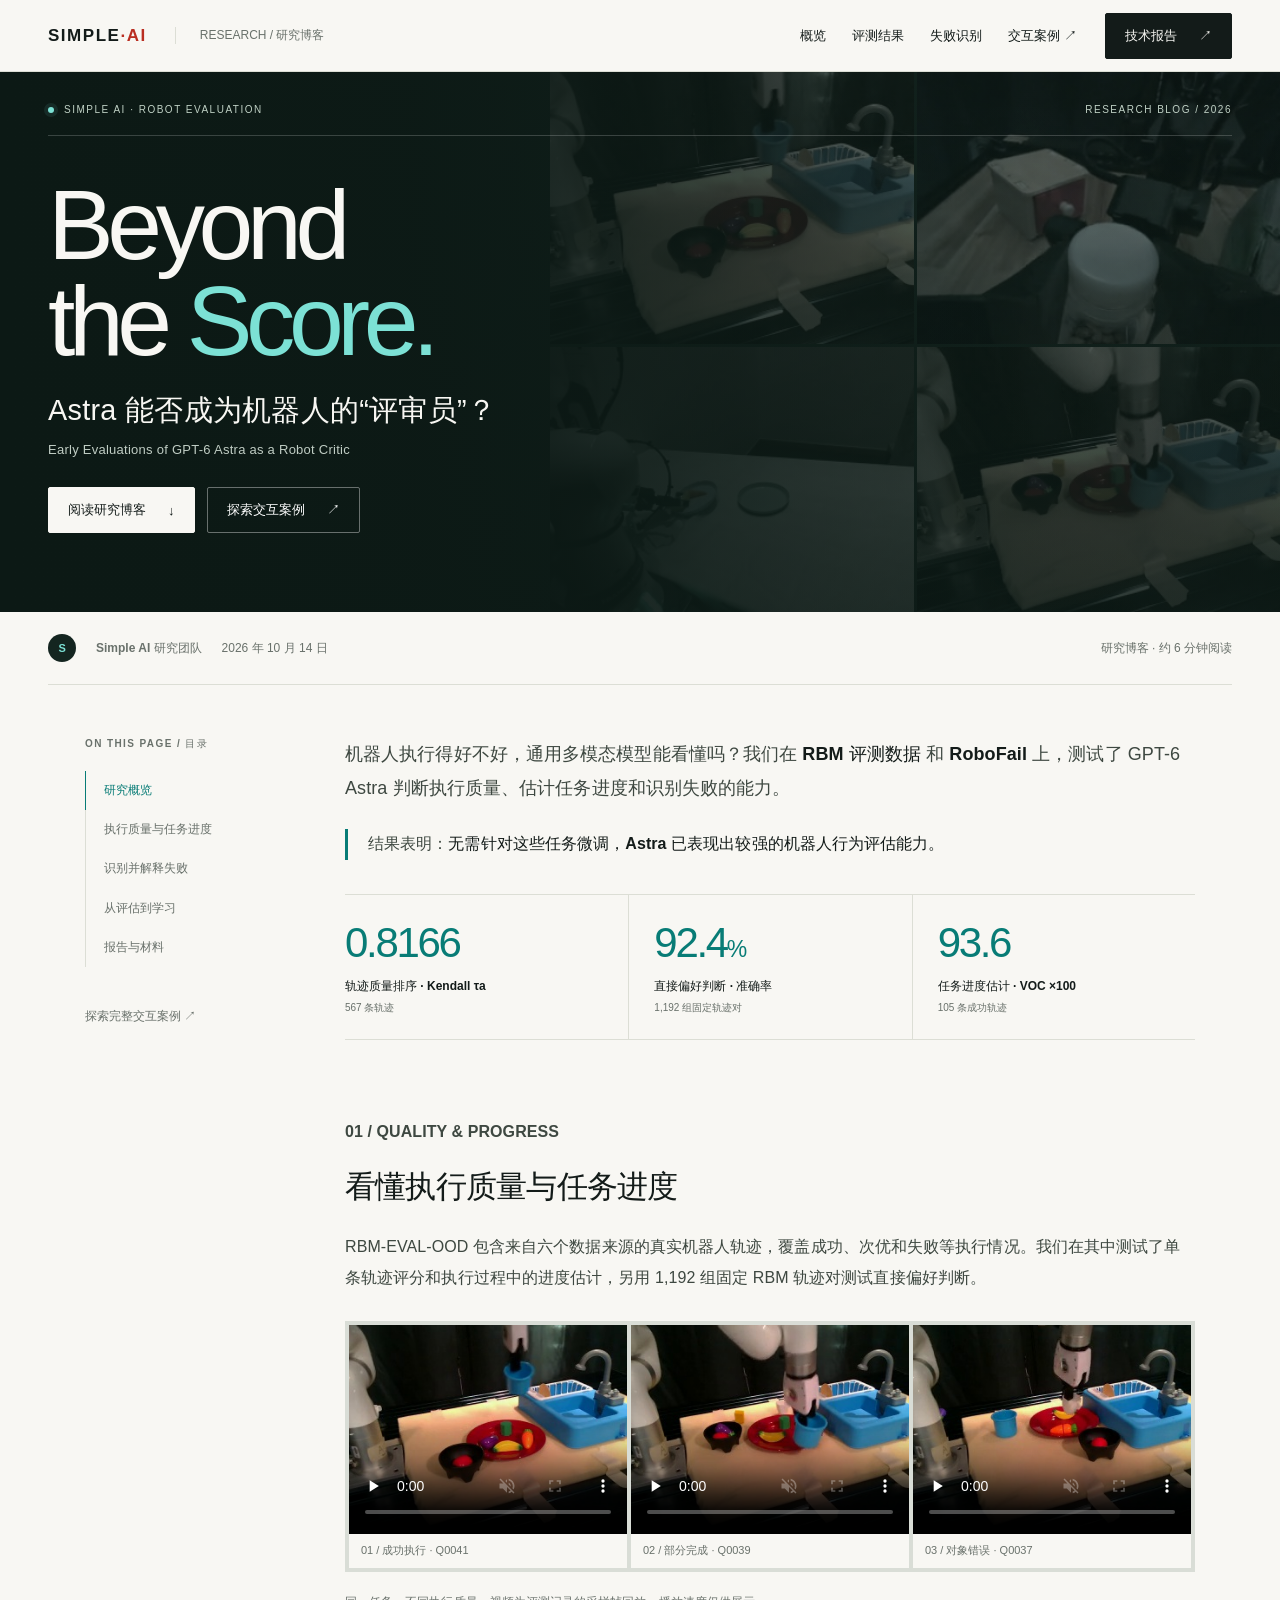
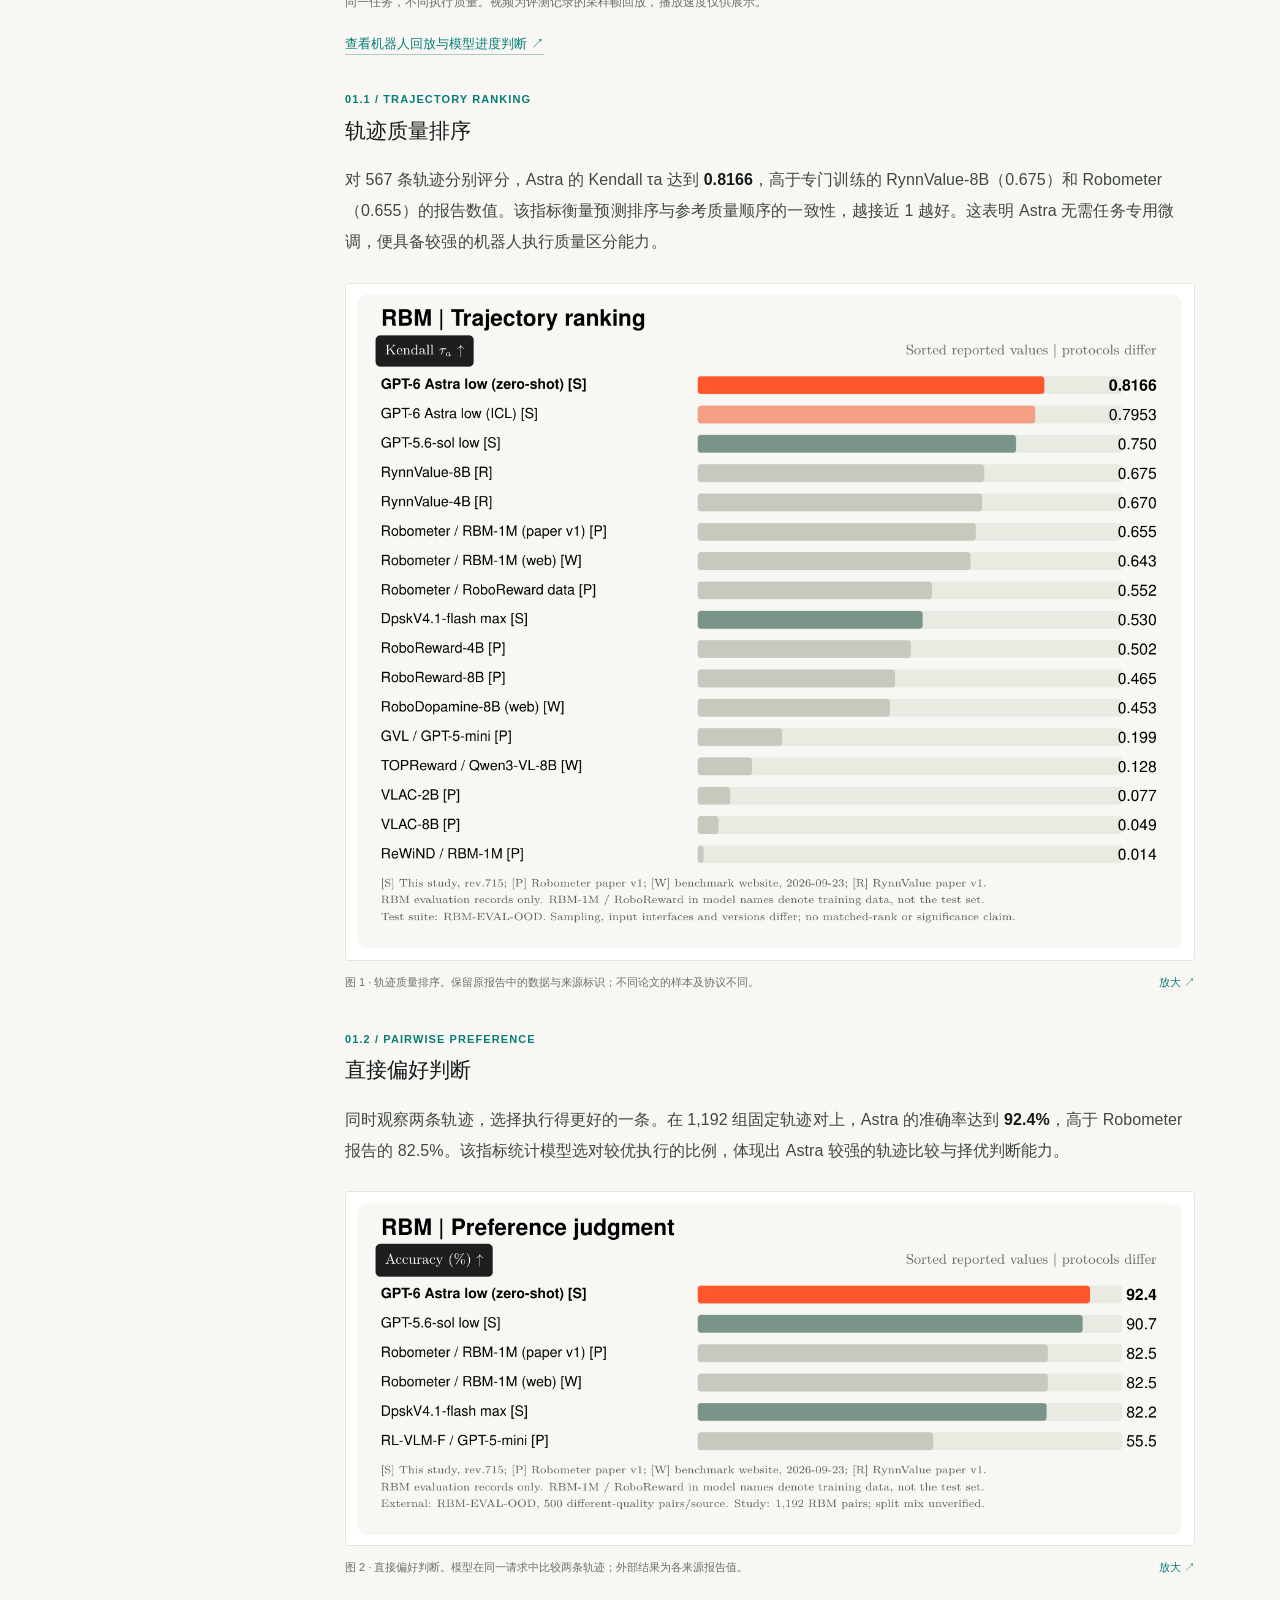
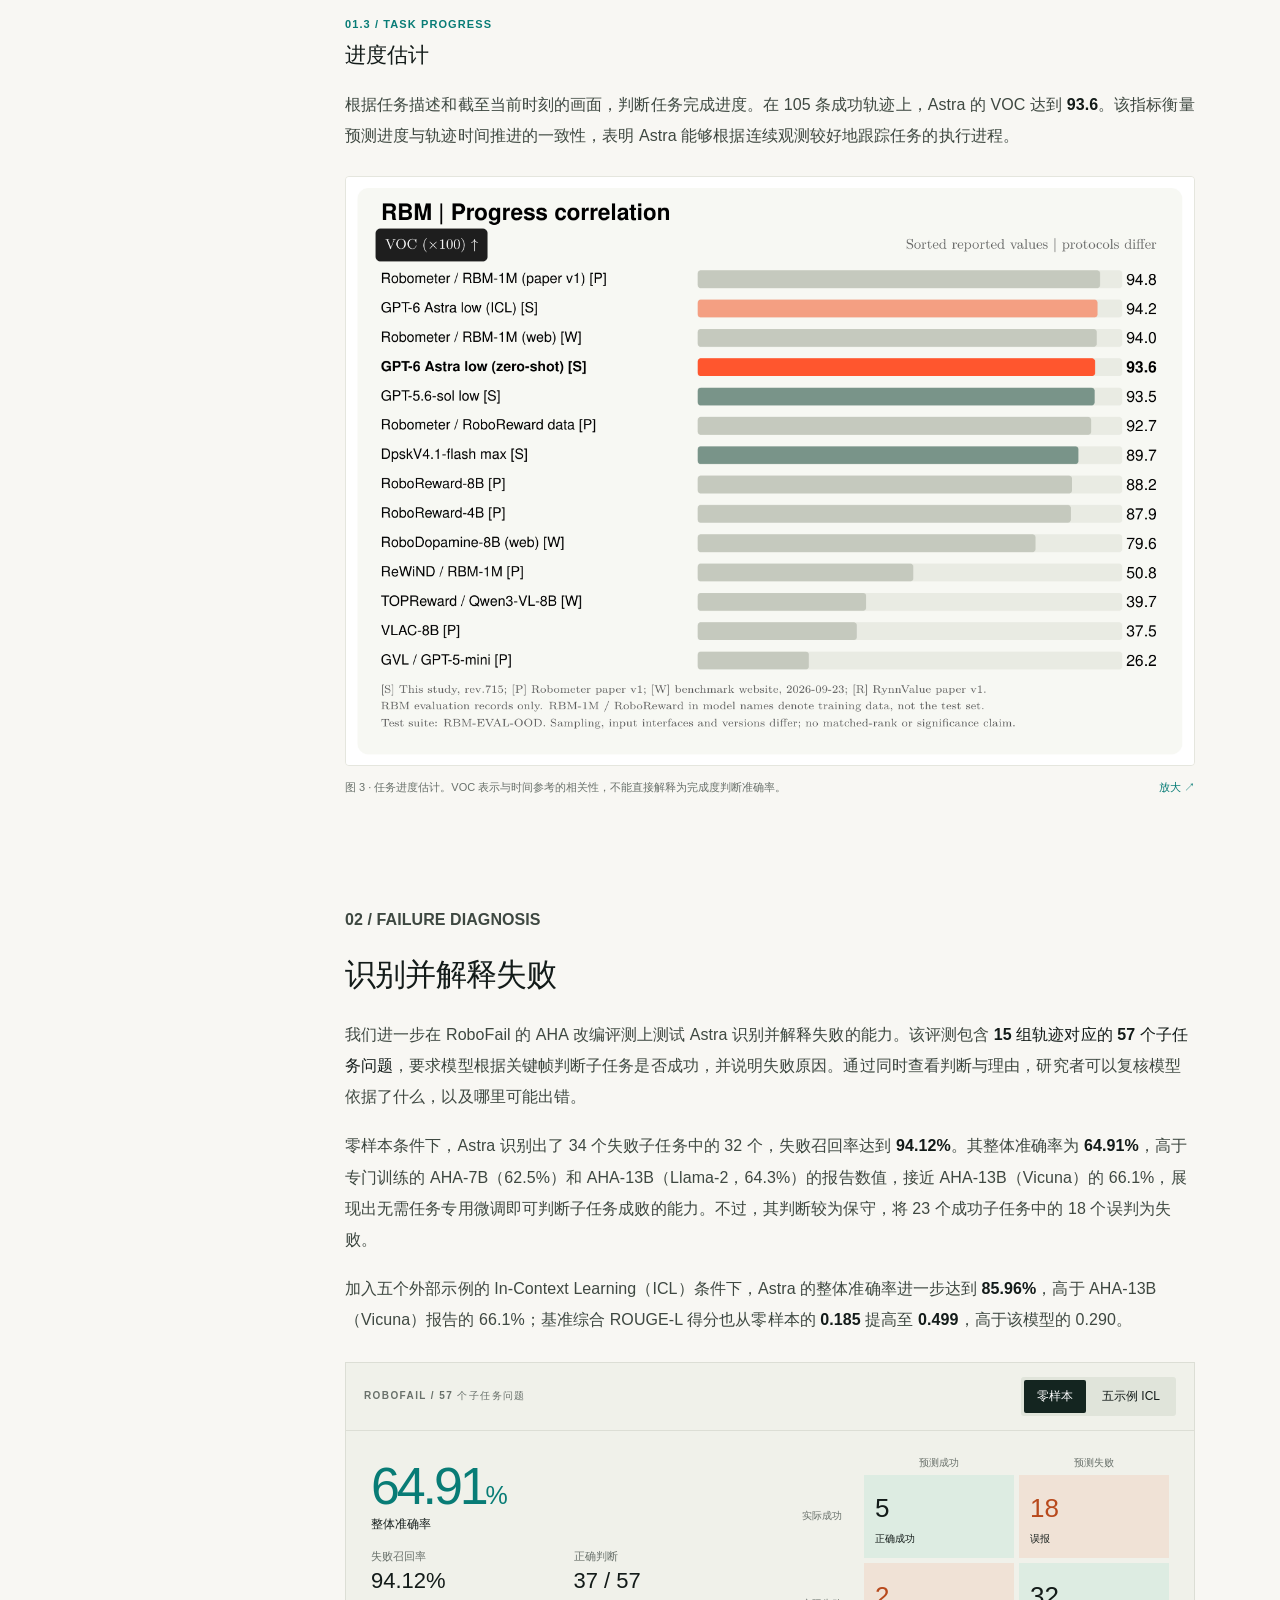
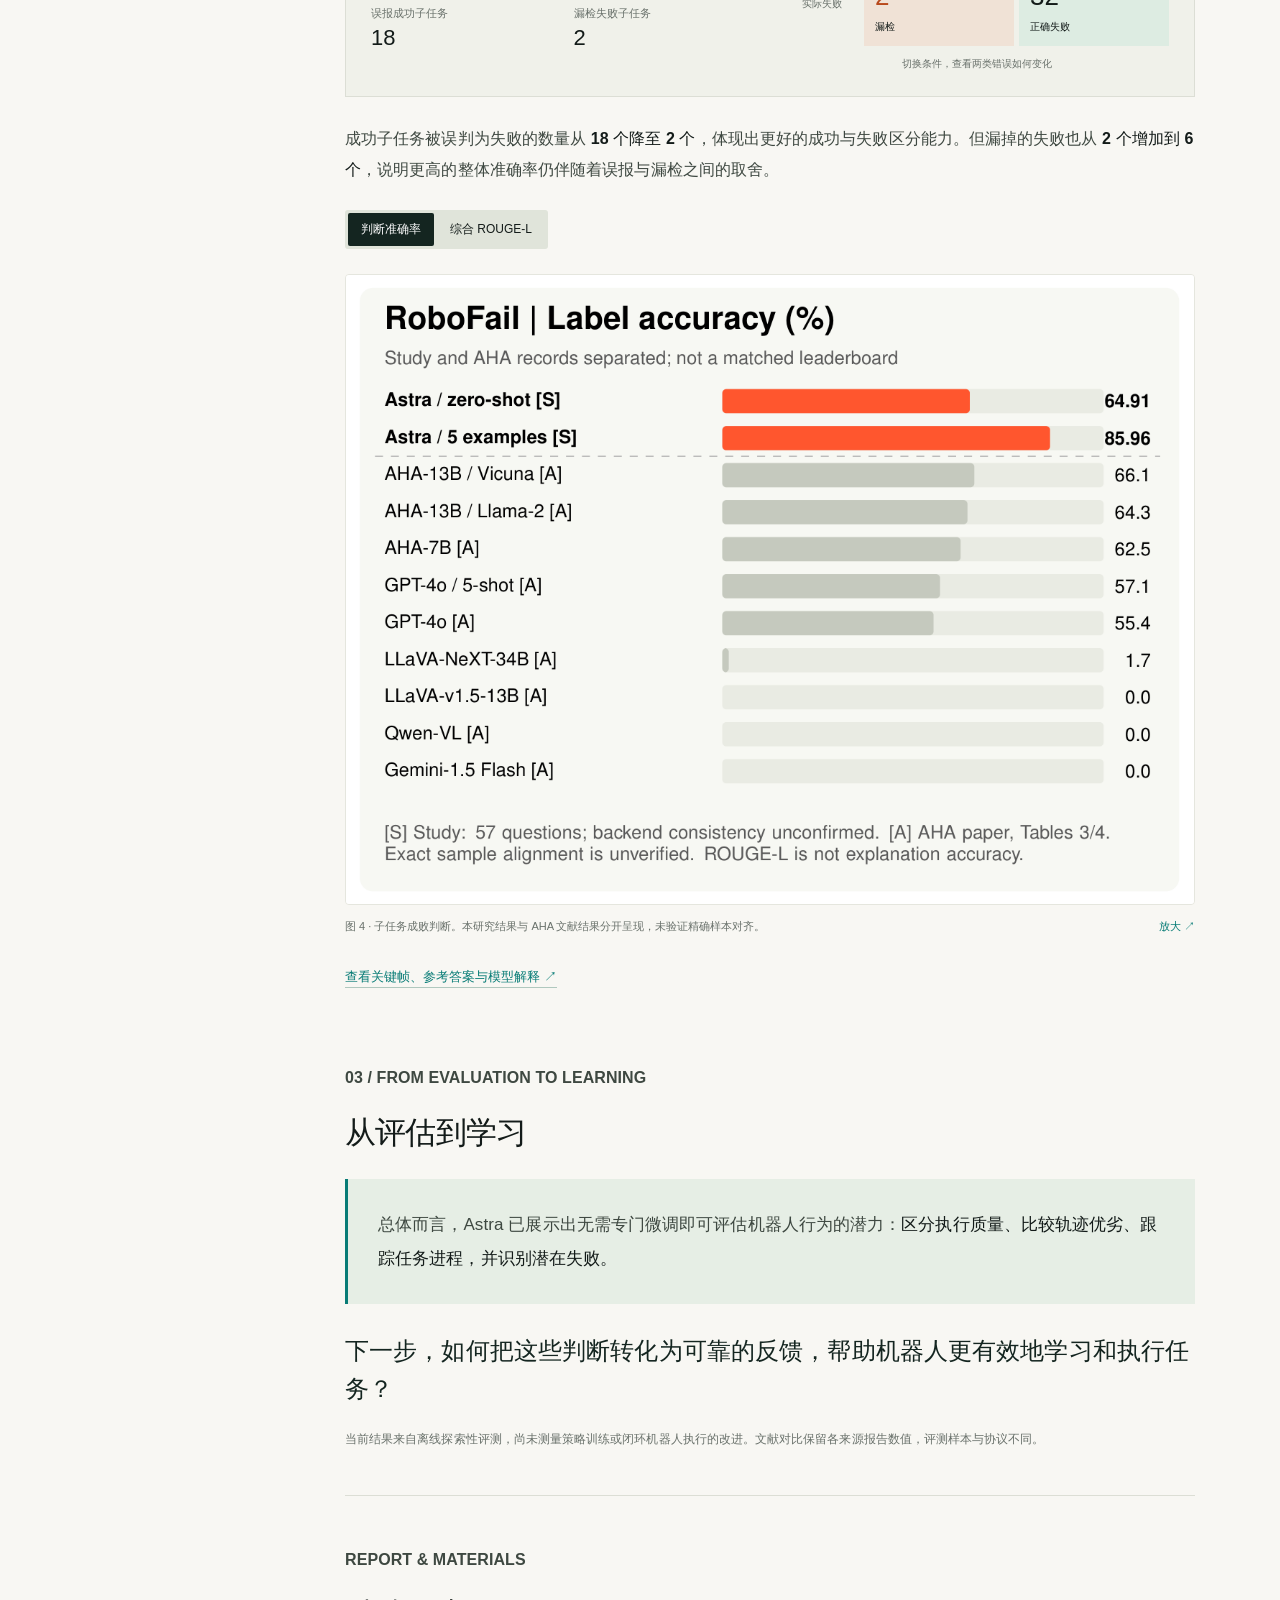
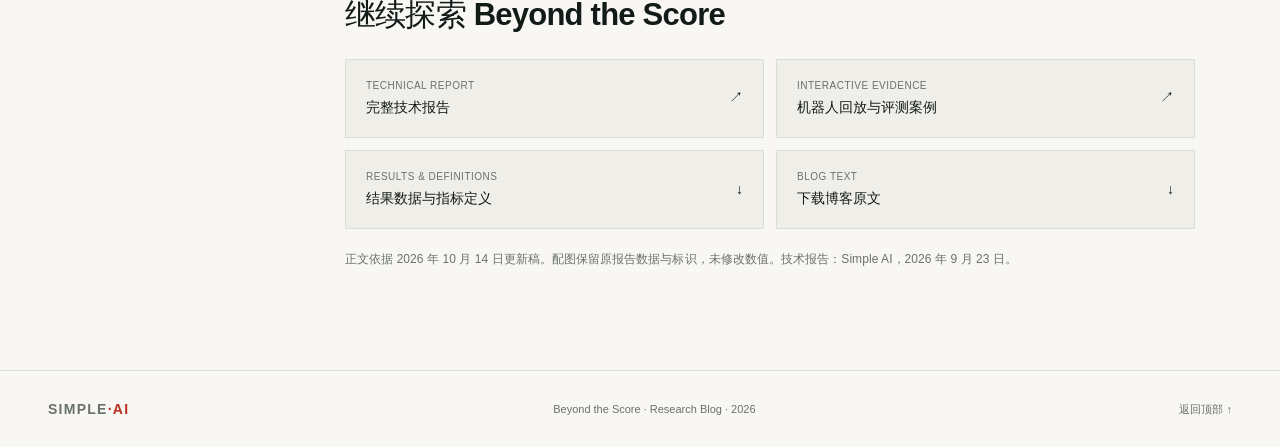
==== commit 28186090: "Publish updated Beyond the Score research blog" ====
--- a/index.html
+++ b/index.html
@@ -1,117 +1,36 @@
 <!doctype html>
-<html lang="en">
+<html lang="zh-CN">
 <head>
-  <meta charset="utf-8">
-  <meta name="viewport" content="width=device-width,initial-scale=1">
+  <meta charset="utf-8"><meta name="viewport" content="width=device-width,initial-scale=1">
   <meta name="theme-color" content="#f8f7f3">
-  <meta name="description" content="Beyond the Score: an evidence-led look at GPT-6 Astra as a robot critic. Explore trajectory judgments, real robot videos, and the trade-off between fewer false alarms and more missed failures.">
-  <meta property="og:title" content="Beyond the Score · Simple AI">
-  <meta property="og:description" content="Early Evaluations of GPT-6 Astra as a Robot Critic">
-  <meta property="og:type" content="website">
-  <meta name="citation_title" content="Beyond the Score: Early Evaluations of GPT-6 Astra as a Robot Critic">
-  <meta name="citation_author" content="Simple AI">
-  <meta name="citation_publication_date" content="2026/09/23">
-  <title>Beyond the Score | Simple AI</title>
-  <link rel="icon" href="assets/favicon.svg" type="image/svg+xml">
-  <link rel="stylesheet" href="style.css">
-  <script src="data.js" defer></script>
-  <script src="app.js" defer></script>
+  <meta name="description" content="Beyond the Score：Astra 能否成为机器人的评审员？Simple AI 在 RBM 与 RoboFail 上探索通用多模态模型的轨迹质量判断、任务进度估计与失败识别能力。">
+  <meta property="og:title" content="Beyond the Score：Astra 能否成为机器人的评审员？"><meta property="og:type" content="article"><meta property="og:description" content="从执行质量到任务进度，再到失败诊断。探索通用多模态模型作为机器人评审员的能力。">
+  <title>Beyond the Score：Astra 能否成为机器人的“评审员”？ · Simple AI</title>
+  <link rel="icon" href="assets/favicon.svg" type="image/svg+xml"><link rel="stylesheet" href="blog.css"><script src="blog.js" defer></script>
 </head>
 <body>
-<a class="skip" href="#overview">Skip to content</a>
-<header class="header">
-  <a class="brand" href="#top" aria-label="Simple AI — back to top">SIMPLE<span>·AI</span></a>
-  <span class="project-name">Beyond the Score</span>
-  <nav aria-label="Main navigation"><a href="#overview">Overview</a><a href="#results">Results</a><a href="#trajectories">Replay</a><a href="#diagnosis">RoboFail</a></nav>
-  <a class="button dark small" href="assets/Beyond-the-Score.pdf" target="_blank" rel="noopener">Paper <span aria-hidden="true">↗</span></a>
-</header>
+<a class="skip" href="#overview">跳到正文</a>
+<header class="header"><div class="header-inner wrap"><a class="brand" href="#top" aria-label="Simple AI 返回顶部">SIMPLE<span>·AI</span></a><span class="research">RESEARCH / 研究博客</span><nav aria-label="主导航"><a href="#overview">概览</a><a href="#results">评测结果</a><a href="#failure">失败识别</a><a href="evidence.html#trajectories">交互案例 ↗</a></nav><a class="button" href="assets/Beyond-the-Score.pdf" target="_blank" rel="noopener">技术报告 <span aria-hidden="true">↗</span></a></div></header>
+<div id="reading-progress" class="reading-progress" aria-hidden="true"></div>
 <main id="top">
-  <section class="hero" aria-labelledby="hero-title">
-    <div class="hero-mosaic" aria-hidden="true"><img src="assets/rbm/q0041-poster.jpg" alt=""><img src="assets/rbm/t098-poster.jpg" alt=""><img src="assets/rbm/t011-poster.jpg" alt=""><img src="assets/rbm/q0039-poster.jpg" alt=""></div>
-    <div class="hero-inner wrap">
-      <div class="hero-overline"><span><i class="dot"></i> SIMPLE AI · ROBOT EVALUATION</span><span>RESEARCH PREVIEW · SEPTEMBER 2026</span></div>
-      <div class="hero-heading"><h1 id="hero-title">Beyond<br>the <span>Score.</span></h1><p class="subtitle">Early Evaluations of GPT-6 Astra<br>as a Robot Critic</p></div>
-      <div class="hero-bottom"><p>A capable critic needs more than a high score. <br>We examine what it notices, what it misses, <br>and what the metrics actually reward.</p><div class="actions"><a class="button light" href="#trajectories">Explore the evidence <span>↓</span></a><a class="button outline" href="assets/Beyond-the-Score.pdf" target="_blank" rel="noopener">Read the report ↗</a></div></div>
-    </div>
-  </section>
-  <div class="metric-strip wrap" aria-label="Study zero-shot headline results">
-    <div><strong>93.6</strong><span>Progress VOC ×100</span><small>105 successful trajectories</small></div>
-    <div><strong>0.8166</strong><span>Independent ranking τ-a</span><small>567 trajectories · 41 groups</small></div>
-    <div><strong>92.4<em>%</em></strong><span>Pairwise preference</span><small>1,192 fixed pairs</small></div>
-    <div><strong>57</strong><span>RoboFail questions</span><small>15 trajectory groups</small></div>
-  </div>
-
-  <section id="overview" class="section wrap">
-    <div class="section-intro"><p class="eyebrow">01 / THE QUESTION</p><h2>What makes a<br>useful robot critic?</h2><p class="lead">Progress, preference, and failure diagnosis ask different questions. We evaluate each interface separately, then look beyond its aggregate score.</p></div>
-    <div class="interface-grid">
-      <article><span class="index">01</span><div class="mini-progress" aria-hidden="true">▁ ▂ ▄ ▃ ▇</div><h3>How far along?</h3><p>Estimate progress from the task and the observed video prefix.</p><span class="tag">PROGRESS · VOC</span></article>
-      <article><span class="index">02</span><div class="mini-order" aria-hidden="true">A <span>›</span> B <span>›</span> C</div><h3>Which score is higher?</h3><p>Score each trajectory independently; compare the resulting order.</p><span class="tag">RANKING · KENDALL τ-a</span></article>
-      <article><span class="index">03</span><div class="mini-order" aria-hidden="true"><b>A</b> / B</div><h3>Which execution is better?</h3><p>Observe two trajectories in the same request and choose one.</p><span class="tag">PREFERENCE · ACCURACY</span></article>
-      <article><span class="index">04</span><div class="mini-order" aria-hidden="true">Yes <span>/</span> No</div><h3>Did the subtask succeed?</h3><p>Read a keyframe montage, decide success, and explain a failure.</p><span class="tag">DIAGNOSIS · LABEL + TEXT</span></article>
-    </div>
-    <p class="caption">An exploratory offline study. Counts describe evaluation records, not independent robot trials. No policy training or closed-loop robot control is evaluated.</p>
-  </section>
-
-  <section id="results" class="section shaded">
-    <div class="wrap">
-      <div class="section-intro"><p class="eyebrow">02 / RBM EVALUATION</p><h2>Strong comparative judgment.<br>A closer look at progress.</h2><p class="lead">Among the three study zero-shot configurations, Astra has the highest reported point estimate on each metric. Its clearest separation from Sol is in independent trajectory ranking.</p></div>
-      <div class="results-panel">
-        <div class="panel-top"><span class="eyebrow">STUDY CONFIGURATIONS</span><div class="segmented" aria-label="Choose RBM metric"><button data-metric="voc" aria-pressed="true">Progress</button><button data-metric="rank" aria-pressed="false">Ranking</button><button data-metric="pref" aria-pressed="false">Preference</button></div></div>
-        <div class="chart-layout"><div><h3 id="metric-title">Progress VOC ×100</h3><div id="metric-bars" class="bar-chart"></div><div id="metric-axis" class="axis"></div></div><aside class="metric-context"><span class="eyebrow">READING THE METRIC</span><p id="metric-description"></p><strong id="metric-callout"></strong><p id="metric-note" class="caption"></p></aside></div>
-      </div>
-      <p class="caption">Report Tables 2–3. Descriptive point estimates; no equal-compute or statistical-significance claim. The study preference split composition is incompletely documented.</p>
-      <details class="data-details"><summary>Full RBM results &amp; literature context <span>+</span></summary><p>Published baselines are retained as separate records. Their sample identities, inputs, and scoring protocols are not matched to this study; this table is not a shared leaderboard.</p><div class="table-scroll" id="rbm-table"></div></details>
-    </div>
-  </section>
-
-  <section id="trajectories" class="section wrap">
-    <div class="section-intro"><p class="eyebrow">03 / WATCH THE EVIDENCE</p><h2>The same task.<br>Very different executions.</h2><p class="lead">Explore real robot observations alongside the critic’s saved progress estimates. A transfer can stall, an approach can be retried, and a score can disagree with a terminal label.</p></div>
-    <div class="case-buttons" aria-label="Choose trajectory"><button data-case="Q0041" aria-pressed="true">Cup · success</button><button data-case="Q0039" aria-pressed="false">Cup · partial</button><button data-case="Q0037" aria-pressed="false">Cup · wrong object</button><button data-case="T011" aria-pressed="false">Banana · retry</button><button data-case="T098" aria-pressed="false">Bottle · counterexample</button></div>
-    <div class="explorer">
-      <div class="replay-pane"><div class="panel-top"><span id="case-robot" class="eyebrow">xArm · Q0041</span><span class="tag" id="case-quality">REFERENCE: SUCCESSFUL</span></div><video id="trajectory-video" controls playsinline muted preload="metadata" poster="assets/rbm/q0041-poster.jpg" src="assets/rbm/q0041-replay.mp4" aria-label="Selected robot trajectory replay"></video><div class="replay-footer"><span>32 sampled frames · 4 fps</span><span>Illustrative playback speed</span></div></div>
-      <div class="assessment-pane"><p class="eyebrow">ASTRA LOW · SAVED EVALUATION</p><h3 id="case-title">The right object, placed and released</h3><p id="case-task"></p><div id="progress-chart" class="progress-chart"></div><div class="checkpoints" id="checkpoints" aria-label="Inspect evaluated observations"></div><div class="reason-box"><div><span class="eyebrow" id="reason-label">OBSERVATION</span><strong id="progress-value"></strong></div><p id="progress-reason"></p></div></div>
-    </div>
-    <p id="case-summary" class="case-summary"></p><p id="case-provenance" class="caption"></p>
-    <div class="insight-grid"><article><span class="eyebrow">THE BOTTLE COUNTEREXAMPLE · TABLE 4</span><h3>A better trend can<br>miss the finish.</h3><p>With a single training-trajectory example, time correlation rises while the final completion estimate falls. The public terminal label remains success.</p><button class="text-button" id="show-bottle">Inspect this case <span>↗</span></button></article><div class="bottle-stats"><div><span>Condition</span><span>VOC (unscaled)</span><span>Final estimate</span><span>Time-ref. MSE</span></div><div><strong>Zero-shot</strong><strong>0.9051</strong><strong>1.00</strong><strong>0.0407</strong></div><div><strong>Single-trajectory ICL</strong><strong class="teal">0.9536 ↑</strong><strong class="orange">0.35 ↓</strong><strong class="orange">0.1312 ↑</strong></div><p class="caption">Post-hoc example; not a frequency estimate. Completion is not independently visually adjudicated. MSE uses a time reference, not human completion percentages.</p></div></div>
-  </section>
-
-  <section class="section dark-section" id="ranking">
-    <div class="wrap split"><div><p class="eyebrow">04 / WHEN CONTEXT CHANGES THE CRITIC</p><h2>Fewer inversions.<br>More ties.</h2><p class="lead">Reference examples reduce incorrectly reversed orders, but more tied scores erase that gain. Ranking τ-a drops from 0.8166 to 0.7953.</p><p class="caption">Three randomly selected training references for ranking. Of 41 source–task groups: 8 improve, 10 decline, 23 are unchanged.</p></div><div class="ranking-viz"><div class="legend"><span><i class="swatch good"></i>Correct order</span><span><i class="swatch tie"></i>Tie</span><span><i class="swatch bad"></i>Inversion</span></div><div class="stack-label"><strong>Zero-shot</strong><span>τ-a 0.8166</span></div><div class="stack" role="img" aria-label="Zero-shot: correct order 86.44%, ties 8.78%, inversions 4.78%"><span class="good" style="width:86.44%">86.44%</span><span class="tie" style="width:8.78%"></span><span class="bad" style="width:4.78%"></span></div><p class="stack-note">Ties 8.78% · Inversions 4.78%</p><div class="stack-label"><strong>Three-reference ICL</strong><span>τ-a 0.7953</span></div><div class="stack" role="img" aria-label="ICL: correct order 83.21%, ties 13.11%, inversions 3.68%"><span class="good" style="width:83.21%">83.21%</span><span class="tie" style="width:13.11%"></span><span class="bad" style="width:3.68%"></span></div><p class="stack-note">Ties 13.11% · Inversions 3.68%</p><p class="caption">Weighted outcome percentages, not counts of independent pairs. Report Figure 4.</p></div></div>
-  </section>
-
-  <section id="diagnosis" class="section wrap">
-    <div class="section-intro"><p class="eyebrow">05 / ROBOFAIL · SUBTASK DIAGNOSIS</p><h2>Fewer false alarms.<br>More missed failures.</h2><p class="lead">Five external examples are associated with higher accuracy on the same 57 questions. They also shift the error balance: 16 more successful subtasks recognized, but 4 more failures missed.</p></div>
-    <div class="diagnosis-dashboard"><div class="confusion-panel"><div class="panel-top"><span class="eyebrow">REFERENCE × PREDICTION</span><div class="segmented" aria-label="Choose RoboFail condition"><button data-condition="0" aria-pressed="true">Zero-shot</button><button data-condition="1" aria-pressed="false">External 5-shot</button></div></div><div id="confusion"></div><p class="caption">Failure is the positive class. Reference: 23 successes, 34 failures.</p></div><div class="diagnosis-stats" id="diagnosis-stats"></div></div>
-    <p class="caption">Table 7. Offline answer classification, not robot execution success or timestamped alarms. Returned model identifiers differ across conditions; backend consistency is unconfirmed, so this is an observed difference rather than an isolated causal effect of ICL.</p>
-    <div class="rouge-layout"><div><p class="eyebrow">WHAT DOES THE EXPLANATION SCORE REWARD?</p><h3>89.3% of the gain comes<br>from recognizing success.</h3><p>The benchmark’s composite ROUGE-L rises from 0.185 to 0.499. Most of the increase is in the correct-success component; the score is not a percentage of correct failure explanations.</p><details><summary>How the composite score is computed</summary><p>Correct success → 1.<br>Correct failure → stemmed ROUGE-L F1 against the reference explanation.<br>Wrong label → 0.<br>Average across all 57 questions.</p><p>ROUGE-L measures lexical overlap. It does not verify a physical cause. The failure component also depends on which failures are detected.</p></details></div><div id="rouge-chart"></div></div>
-    <details class="data-details"><summary>RoboFail comparison table <span>+</span></summary><p>Astra uses 57 public AHA-adapted questions. The AHA paper’s exact question identity/count alignment is unverified, and demonstration identities are not matched. Literature rows provide context, not a matched replacement experiment.</p><div class="table-scroll" id="robofail-table"></div></details>
-  </section>
-
-  <section id="failure-cases" class="section shaded">
-    <div class="wrap"><div class="section-intro"><p class="eyebrow">06 / FAILURE CASES, SIDE BY SIDE</p><h2>A label can be right.<br>The reason can still differ.</h2><p class="lead">Compare the released reference with the actual model answers. The original episode provides visual context; the evaluated input was a keyframe montage.</p></div>
-      <div class="case-buttons" aria-label="Choose RoboFail case"><button data-failure="55" aria-pressed="true">Missed grasp · false negative</button><button data-failure="36" aria-pressed="false">Slicing · false alarm</button></div>
-      <div class="failure-layout"><div><div class="panel-top"><span id="failure-task" class="eyebrow">Grasp the stove knob</span><span id="failure-id" class="tag">CASE 55</span></div><video id="failure-video" playsinline controls preload="metadata" aria-label="Source robot episode"></video><p class="caption">Source video at its original speed. The model did not receive this continuous video.</p><div id="failure-keyframes" class="keyframe-strip"></div><p class="caption">Click an input observation to seek the video. Times are independently reconstructed frame positions, not failure intervals or model alarm times.</p></div><div id="failure-answers"></div></div>
-      <details class="data-details"><summary>Inspect the exact model input &amp; evidence boundary <span>+</span></summary><p id="failure-question"></p><a id="input-link" target="_blank" rel="noopener"><img id="failure-input" loading="lazy" alt="Original full keyframe montage provided to the model"></a><p>Released AHA reference labels are preserved. Model descriptions are quotations, not independently verified physical causes. We matched input observations to the original video using pixel similarity and visual inspection. No human failure interval or online model alarm is available for these evaluated questions.</p><p>Both examples were selected after evaluation. The knob case is discussed in the report; the slicing case is an additional illustration from the same existing runs.</p></details>
-    </div>
-  </section>
-
-  <section id="scope" class="section wrap">
-    <div class="section-intro"><p class="eyebrow">07 / INTERPRETING THE EVIDENCE</p><h2>Keep the measurements<br>attached to their questions.</h2></div>
-    <div class="limitations"><article><span>01</span><h3>Correlation ≠ completion</h3><p>VOC describes a trend against time. High VOC can coexist with a wrong terminal estimate. Time-based MSE is not a human semantic-completion label.</p></article><article><span>02</span><h3>Accuracy ≠ failure recall</h3><p>A gain in overall accuracy can hide more missed failures. Report both error directions before discussing intervention quality.</p></article><article><span>03</span><h3>Offline evidence ≠ deployment</h3><p>There is no demonstrated online localization, causal diagnosis, recovery control, or improvement in robot learning in this report.</p></article></div>
-    <details class="data-details"><summary>Evaluation conditions &amp; distinct RoboFail adaptations <span>+</span></summary><div class="protocol-grid"><div><h3>Inputs and examples</h3><p>Progress: five observed-prefix positions; one same- or similar-task training trajectory with six stage scores for ICL. Ranking: eight test frames; three random high/middle/low training references. Direct preference: both trajectories in one request.</p><p>RoboFail: original montage and question. Five fixed external image–question–answer demonstrations are reported disjoint by test trajectory. This does not establish environment, embodiment, near-duplicate, or pretraining independence.</p></div><div><h3>What remains unresolved</h3><p>Questions cluster in 15 sequences, and ranking pairs are dependent. Repeated-call variation and confidence intervals are unavailable. Requested model names do not establish backend equivalence or equal token budgets.</p><p>Media replays and model outputs are drawn from saved evaluations. They introduce no new aggregate benchmark scores.</p></div></div><h3>Guardian and PRIMO are different evaluation supports</h3><p>Guardian uses 153 execution / 30 planning examples; PRIMO uses 100 Cosmos-curated examples. The report includes their published results separately. No Astra score is available on either adaptation. In the Guardian table, +GF denotes training on GuardianFail-36k.</p><div class="protocol-grid"><div class="table-scroll" id="guardian-table"></div><div class="table-scroll" id="primo-table"></div></div></details>
-  </section>
-
-  <section id="resources" class="section resources"><div class="wrap"><p class="eyebrow">REPORT &amp; MATERIALS</p><div class="resource-heading"><h2>Beyond the Score</h2><p>Early Evaluations of GPT-6 Astra as a Robot Critic<br>Simple AI · September 23, 2026 · Preliminary technical report</p></div><div class="resource-links"><a href="assets/Beyond-the-Score.pdf" target="_blank" rel="noopener"><span>Technical report</span><strong>Read the PDF ↗</strong></a><a href="data/report.json" download><span>Report tables &amp; definitions</span><strong>Download data ↓</strong></a><a href="data/rbm-cases.json" download><span>Trajectory media &amp; saved estimates</span><strong>Case data ↓</strong></a><a href="data/robofail-cases.json" download><span>RoboFail inputs &amp; model answers</span><strong>Case data ↓</strong></a></div><div class="citation-box"><div class="panel-top"><span class="eyebrow">BIBTEX</span><button id="copy-citation" class="text-button">Copy citation</button><span id="copy-status" role="status"></span></div><pre id="citation">@techreport{simpleai2026beyond,
-  title = {Beyond the Score: Early Evaluations of GPT-6 Astra
-           as a Robot Critic},
-  author = {{Simple AI}},
-  institution = {Simple AI},
-  year = {2026},
-  month = sep,
-  note = {Preliminary technical report, September 23}
-}</pre></div><p class="caption">Robot observations: RBM-EVAL-OOD and RoboFail / AHA. See the report’s references for original datasets and published baselines. Companion media is selected post hoc from the existing evaluation record.</p></div></section>
-</main>
-<footer class="wrap"><a class="brand" href="https://cloud.simpleai.tech/simple-world-lab/">SIMPLE<span>·AI</span></a><span>Beyond the Score · 2026</span><a href="#top">Back to top ↑</a></footer>
-<noscript><p class="no-script">Enable JavaScript for interactive charts and cases. The full results remain available in the linked PDF and JSON downloads.</p></noscript>
-</body>
-</html>
+<section class="hero" aria-labelledby="hero-title"><div class="mosaic" aria-hidden="true"><img src="assets/rbm/q0041-poster.jpg" alt=""><img src="assets/rbm/t098-poster.jpg" alt=""><img src="assets/rbm/t011-poster.jpg" alt=""><img src="assets/rbm/q0039-poster.jpg" alt=""></div><div class="hero-inner wrap"><div class="overline"><span><i class="dot"></i>SIMPLE AI · ROBOT EVALUATION</span><span>RESEARCH BLOG / 2026</span></div><h1 id="hero-title">Beyond<br>the <span>Score.</span></h1><h2>Astra 能否成为机器人的“评审员”？</h2><p class="hero-note">Early Evaluations of GPT-6 Astra as a Robot Critic</p><div class="hero-actions"><a class="button light" href="#overview">阅读研究博客 <span aria-hidden="true">↓</span></a><a class="button outline" href="evidence.html#trajectories">探索交互案例 <span aria-hidden="true">↗</span></a></div></div></section>
+<div class="wrap meta"><div class="meta-left"><span class="avatar" aria-hidden="true">S</span><strong>Simple AI 研究团队</strong><span>2026 年 10 月 14 日</span></div><span>研究博客 · 约 6 分钟阅读</span></div>
+<div class="wrap article-shell">
+<aside class="toc" aria-label="文章目录"><p class="toc-label">ON THIS PAGE / 目录</p><a href="#overview" class="active">研究概览</a><a href="#results">执行质量与任务进度</a><a href="#failure">识别并解释失败</a><a href="#outlook">从评估到学习</a><a href="#resources">报告与材料</a><a class="toc-report" href="evidence.html#trajectories">探索完整交互案例 ↗</a></aside>
+<article class="article">
+<section id="overview" class="intro" data-toc><p>机器人执行得好不好，通用多模态模型能看懂吗？我们在 <strong>RBM 评测数据</strong> 和 <strong>RoboFail</strong> 上，测试了 GPT-6 Astra 判断执行质量、估计任务进度和识别失败的能力。</p><p class="abstract-line">结果表明：<strong>无需针对这些任务微调，Astra 已表现出较强的机器人行为评估能力。</strong></p><div class="metrics" aria-label="Astra 零样本评测结果"><div class="metric"><b>0.8166</b><span>轨迹质量排序 · Kendall τa</span><em>567 条轨迹</em></div><div class="metric"><b>92.4<small>%</small></b><span>直接偏好判断 · 准确率</span><em>1,192 组固定轨迹对</em></div><div class="metric"><b>93.6</b><span>任务进度估计 · VOC ×100</span><em>105 条成功轨迹</em></div></div></section>
+<section id="results" class="article-section" data-toc><p class="eyebrow">01 / QUALITY & PROGRESS</p><h2 class="section-title">看懂执行质量与任务进度</h2><p>RBM-EVAL-OOD 包含来自六个数据来源的真实机器人轨迹，覆盖成功、次优和失败等执行情况。我们在其中测试了单条轨迹评分和执行过程中的进度估计，另用 1,192 组固定 RBM 轨迹对测试直接偏好判断。</p>
+<div class="demo" aria-label="同一任务下的三种机器人执行"><figure><video controls playsinline muted preload="none" poster="assets/rbm/q0041-poster.jpg" src="assets/rbm/q0041-replay.mp4" aria-label="杯子任务的成功轨迹"></video><figcaption>01 / 成功执行 · Q0041</figcaption></figure><figure><video controls playsinline muted preload="none" poster="assets/rbm/q0039-poster.jpg" src="assets/rbm/q0039-replay.mp4" aria-label="杯子任务的部分完成轨迹"></video><figcaption>02 / 部分完成 · Q0039</figcaption></figure><figure><video controls playsinline muted preload="none" poster="assets/rbm/q0037-poster.jpg" src="assets/rbm/q0037-replay.mp4" aria-label="杯子任务的对象错误轨迹"></video><figcaption>03 / 对象错误 · Q0037</figcaption></figure></div><p class="fine">同一任务，不同执行质量。视频为评测记录的采样帧回放，播放速度仅供展示。</p><a class="inline-link" href="evidence.html#trajectories">查看机器人回放与模型进度判断 ↗</a>
+<h3><span class="number">01.1 / TRAJECTORY RANKING</span>轨迹质量排序</h3><p>对 567 条轨迹分别评分，Astra 的 Kendall τa 达到 <strong>0.8166</strong>，高于专门训练的 RynnValue-8B（0.675）和 Robometer（0.655）的报告数值。该指标衡量预测排序与参考质量顺序的一致性，越接近 1 越好。这表明 Astra 无需任务专用微调，便具备较强的机器人执行质量区分能力。</p><figure class="figure"><button type="button" data-zoom aria-label="放大轨迹质量排序图"><img loading="lazy" src="assets/figures/01_ranking.png" alt="轨迹质量排序：Astra 零样本 Kendall τa 为 0.8166；图中各论文报告值的评测协议不同。"></button><figcaption><span>图 1 · 轨迹质量排序。保留原报告中的数据与来源标识；不同论文的样本及协议不同。</span><span class="zoom-label" aria-hidden="true">放大 ↗</span></figcaption></figure>
+<h3><span class="number">01.2 / PAIRWISE PREFERENCE</span>直接偏好判断</h3><p>同时观察两条轨迹，选择执行得更好的一条。在 1,192 组固定轨迹对上，Astra 的准确率达到 <strong>92.4%</strong>，高于 Robometer 报告的 82.5%。该指标统计模型选对较优执行的比例，体现出 Astra 较强的轨迹比较与择优判断能力。</p><figure class="figure"><button type="button" data-zoom aria-label="放大直接偏好判断图"><img loading="lazy" src="assets/figures/02_preference.png" alt="直接偏好判断：Astra 在 1,192 组固定轨迹对上的准确率为 92.4%。"></button><figcaption><span>图 2 · 直接偏好判断。模型在同一请求中比较两条轨迹；外部结果为各来源报告值。</span><span class="zoom-label" aria-hidden="true">放大 ↗</span></figcaption></figure>
+<h3><span class="number">01.3 / TASK PROGRESS</span>进度估计</h3><p>根据任务描述和截至当前时刻的画面，判断任务完成进度。在 105 条成功轨迹上，Astra 的 VOC 达到 <strong>93.6</strong>。该指标衡量预测进度与轨迹时间推进的一致性，表明 Astra 能够根据连续观测较好地跟踪任务的执行进程。</p><figure class="figure"><button type="button" data-zoom aria-label="放大进度估计图"><img loading="lazy" src="assets/figures/03_progress.png" alt="任务进度估计：Astra 零样本 VOC ×100 为 93.6，表示预测进度与时间推进的相关性。"></button><figcaption><span>图 3 · 任务进度估计。VOC 表示与时间参考的相关性，不能直接解释为完成度判断准确率。</span><span class="zoom-label" aria-hidden="true">放大 ↗</span></figcaption></figure></section>
+<section id="failure" class="article-section" data-toc><p class="eyebrow">02 / FAILURE DIAGNOSIS</p><h2 class="section-title">识别并解释失败</h2><p>我们进一步在 RoboFail 的 AHA 改编评测上测试 Astra 识别并解释失败的能力。该评测包含 <strong>15 组轨迹对应的 57 个子任务问题</strong>，要求模型根据关键帧判断子任务是否成功，并说明失败原因。通过同时查看判断与理由，研究者可以复核模型依据了什么，以及哪里可能出错。</p><p>零样本条件下，Astra 识别出了 34 个失败子任务中的 32 个，失败召回率达到 <strong>94.12%</strong>。其整体准确率为 <strong>64.91%</strong>，高于专门训练的 AHA-7B（62.5%）和 AHA-13B（Llama-2，64.3%）的报告数值，接近 AHA-13B（Vicuna）的 66.1%，展现出无需任务专用微调即可判断子任务成败的能力。不过，其判断较为保守，将 23 个成功子任务中的 18 个误判为失败。</p><p>加入五个外部示例的 In-Context Learning（ICL）条件下，Astra 的整体准确率进一步达到 <strong>85.96%</strong>，高于 AHA-13B（Vicuna）报告的 66.1%；基准综合 ROUGE-L 得分也从零样本的 <strong>0.185</strong> 提高至 <strong>0.499</strong>，高于该模型的 0.290。</p>
+<div class="diagnosis"><div class="diagnosis-header"><span class="eyebrow">ROBOFAIL / 57 个子任务问题</span><div class="switch" role="group" aria-label="选择失败识别条件"><button type="button" data-condition="0" aria-pressed="true">零样本</button><button type="button" data-condition="1" aria-pressed="false">五示例 ICL</button></div></div><div class="diagnosis-body" aria-live="polite" aria-atomic="true"><div class="accuracy"><b><span id="accuracy" style="display:inline;font-size:inherit">64.91</span><small>%</small></b><span>整体准确率</span><div class="diag-numbers"><div>失败召回率<strong id="recall">94.12%</strong></div><div>正确判断<strong id="correct">37 / 57</strong></div><div>误报成功子任务<strong id="false-alarms">18</strong></div><div>漏检失败子任务<strong id="misses">2</strong></div></div></div><div class="matrix" role="group" aria-label="混淆矩阵"><span></span><span class="label">预测成功</span><span class="label">预测失败</span><span class="label">实际成功</span><div class="cell"><b data-cell>5</b>正确成功</div><div class="cell error"><b data-cell>18</b>误报</div><span class="label">实际失败</span><div class="cell error"><b data-cell>2</b>漏检</div><div class="cell"><b data-cell>32</b>正确失败</div><span class="matrix-legend">切换条件，查看两类错误如何变化</span></div></div></div>
+<p>成功子任务被误判为失败的数量从 <strong>18 个降至 2 个</strong>，体现出更好的成功与失败区分能力。但漏掉的失败也从 <strong>2 个增加到 6 个</strong>，说明更高的整体准确率仍伴随着误报与漏检之间的取舍。</p>
+<div class="comparison"><div class="switch" role="group" aria-label="选择 RoboFail 结果图"><button type="button" data-figure-tab="accuracy" aria-pressed="true">判断准确率</button><button type="button" data-figure-tab="rouge" aria-pressed="false">综合 ROUGE-L</button></div><figure class="figure" data-figure-panel="accuracy"><button type="button" data-zoom aria-label="放大 RoboFail 判断准确率图"><img loading="lazy" src="assets/figures/04_robofail_icl.png" alt="RoboFail 判断准确率：Astra 零样本 64.91%，五示例 ICL 85.96%；AHA 文献报告值单独列示。"></button><figcaption><span>图 4 · 子任务成败判断。本研究结果与 AHA 文献结果分开呈现，未验证精确样本对齐。</span><span class="zoom-label" aria-hidden="true">放大 ↗</span></figcaption></figure><figure class="figure" data-figure-panel="rouge" hidden><button type="button" data-zoom aria-label="放大 RoboFail 综合 ROUGE-L 图"><img loading="lazy" src="assets/figures/05_robofail_icl.png" alt="RoboFail 综合 ROUGE-L：Astra 零样本 0.185，五示例 ICL 0.499。该综合分数不等同于解释准确率。"></button><figcaption><span>图 5 · 综合 ROUGE-L。该基准综合指标包含判断结果与解释文本重合度，不等同于解释准确率。</span><span class="zoom-label" aria-hidden="true">放大 ↗</span></figcaption></figure></div><a class="inline-link" href="evidence.html#failure-cases">查看关键帧、参考答案与模型解释 ↗</a></section>
+<section id="outlook" class="article-section" data-toc><p class="eyebrow">03 / FROM EVALUATION TO LEARNING</p><h2 class="section-title">从评估到学习</h2><div class="takeaway"><p>总体而言，Astra 已展示出无需专门微调即可评估机器人行为的潜力：<strong>区分执行质量、比较轨迹优劣、跟踪任务进程，并识别潜在失败。</strong></p></div><p class="next-line">下一步，如何把这些判断转化为可靠的反馈，帮助机器人更有效地学习和执行任务？</p><p class="fine">当前结果来自离线探索性评测，尚未测量策略训练或闭环机器人执行的改进。文献对比保留各来源报告数值，评测样本与协议不同。</p></section>
+<section id="resources" class="resources" data-toc><p class="eyebrow">REPORT & MATERIALS</p><h2 class="section-title">继续探索 Beyond the Score</h2><div class="resource-grid"><a href="assets/Beyond-the-Score.pdf" target="_blank" rel="noopener"><span><small>TECHNICAL REPORT</small>完整技术报告</span><span aria-hidden="true">↗</span></a><a href="evidence.html#trajectories"><span><small>INTERACTIVE EVIDENCE</small>机器人回放与评测案例</span><span aria-hidden="true">↗</span></a><a href="data/report.json" download><span><small>RESULTS & DEFINITIONS</small>结果数据与指标定义</span><span aria-hidden="true">↓</span></a><a href="assets/Beyond-the-Score-blog.md" download><span><small>BLOG TEXT</small>下载博客原文</span><span aria-hidden="true">↓</span></a></div><p class="fine">正文依据 2026 年 10 月 14 日更新稿。配图保留原报告数据与标识，未修改数值。技术报告：Simple AI，2026 年 9 月 23 日。</p></section>
+</article></div></main>
+<footer class="footer"><div class="wrap"><a class="brand" href="#top">SIMPLE<span>·AI</span></a><span>Beyond the Score · Research Blog · 2026</span><a href="#top">返回顶部 ↑</a></div></footer>
+<dialog id="figure-modal" aria-label="图表大图"><button id="close-figure" class="close" aria-label="关闭大图">×</button><img id="expanded-figure" alt=""><p id="figure-description"></p></dialog>
+</body></html>
--- a/blog.css
+++ b/blog.css
@@ -0,0 +1 @@
+:root{--paper:#f8f7f3;--ink:#131b19;--muted:#69716b;--line:#dcded5;--green:#087c76;--dark:#142520;--orange:#b8491c;color:var(--ink);background:var(--paper);font-family:Inter,-apple-system,BlinkMacSystemFont,"Segoe UI","PingFang SC","Microsoft YaHei",sans-serif;font-synthesis:none;scroll-behavior:smooth;scroll-padding-top:96px}*{box-sizing:border-box}body{margin:0;min-width:320px}a{color:inherit;text-decoration:none}button{font:inherit;color:inherit;cursor:pointer}img{max-width:100%;height:auto}a:focus-visible,button:focus-visible,summary:focus-visible{outline:3px solid var(--green);outline-offset:5px}::selection{background:#c2e6dd}h1,h2,h3,p{margin:0}.wrap{width:min(1280px,calc(100% - 96px));margin:auto}.skip{position:absolute;top:-100px;left:16px;z-index:99;background:white;padding:12px}.skip:focus{top:12px}.header{height:72px;position:sticky;top:0;z-index:20;background:#f8f7f3f5;backdrop-filter:blur(12px);border-bottom:1px solid var(--line)}.header-inner{display:flex;height:100%;align-items:center;gap:28px}.brand{font-size:17px;font-weight:780;letter-spacing:.09em;white-space:nowrap}.brand span{color:#ba2e21}.research{font-size:12px;padding-left:24px;border-left:1px solid var(--line);color:var(--muted)}.header nav{display:flex;gap:26px;margin-left:auto;font-size:13px}.header nav a:hover{color:var(--green)}.button{display:inline-flex;align-items:center;justify-content:center;gap:22px;font-size:13px;font-weight:600;padding:13px 19px;border:1px solid var(--ink);background:var(--ink);color:var(--paper);border-radius:2px}.button:hover{background:var(--green);border-color:var(--green)}.button.light{background:var(--paper);border-color:var(--paper);color:var(--ink)}.button.outline{background:transparent;border-color:#ffffff60;color:white}.hero{background:var(--dark);color:var(--paper);position:relative;overflow:hidden}.mosaic{position:absolute;inset:0 0 0 43%;display:grid;grid-template-columns:1fr 1fr;gap:3px;opacity:.53}.mosaic img{height:100%;width:100%;object-fit:cover;filter:saturate(.35)}.hero:after{content:"";position:absolute;inset:0;background:linear-gradient(90deg,#0c1915 0%,#0c1915ed 32%,#0c191545 80%),linear-gradient(0deg,#0c1915a0,transparent)}.hero-inner{position:relative;z-index:1;padding:32px 0 48px;min-height:540px}.overline{display:flex;justify-content:space-between;border-bottom:1px solid #ffffff30;padding-bottom:20px;font-size:10px;letter-spacing:.15em;color:#c0d1c5}.overline span:first-child{display:flex;align-items:center;gap:10px}.dot{width:6px;height:6px;background:#7ce1d5;border-radius:50%;box-shadow:0 0 0 4px #7ce1d518}.hero h1{font-size:clamp(70px,7.7vw,106px);letter-spacing:-.065em;line-height:.97;font-weight:480;margin:42px 0 20px}.hero h1 span{color:#7ce1d5}.hero h2{font-size:clamp(20px,2.25vw,30px);font-weight:480;letter-spacing:.01em;line-height:1.5}.hero-note{font-size:13px;color:#c0cdc4;margin-top:10px;letter-spacing:.02em}.hero-actions{display:flex;gap:12px;margin-top:30px}.meta{display:flex;align-items:center;justify-content:space-between;font-size:12px;color:var(--muted);padding:22px 0;border-bottom:1px solid var(--line)}.meta-left{display:flex;gap:20px;align-items:center}.avatar{display:grid;place-items:center;background:var(--dark);color:#7ce1d5;width:28px;height:28px;border-radius:50%;font-size:11px;letter-spacing:-.03em;font-weight:700}.article-shell{display:grid;grid-template-columns:190px minmax(0,850px);gap:70px;justify-content:center;margin-top:52px}.toc{position:sticky;top:114px;align-self:start;font-size:12px;color:var(--muted)}.toc-label,.eyebrow{font-size:10px;letter-spacing:.14em;font-weight:680;color:var(--muted)}.toc-label{margin-bottom:20px}.toc a{display:block;border-left:1px solid var(--line);padding:10px 0 10px 18px;line-height:1.6}.toc a.active{border-color:var(--green);color:var(--green);font-weight:650}.toc-report{margin-top:30px!important;border:0!important;padding-left:0!important}.article{min-width:0;padding-bottom:80px}.article p{font-size:16px;line-height:1.95;margin:18px 0;color:#3e4841;letter-spacing:.005em}.article strong{color:var(--ink);font-weight:650}.intro p{font-size:18px;line-height:1.9;margin-top:0}.intro .abstract-line{border-left:3px solid var(--green);padding-left:20px;font-size:16px;margin-top:24px}.metrics{display:grid;grid-template-columns:repeat(3,1fr);border-block:1px solid var(--line);margin:34px 0 0}.metric{padding:25px 16px 24px 0}.metric+.metric{border-left:1px solid var(--line);padding-left:25px}.metric b{font-size:42px;letter-spacing:-.055em;font-weight:470;display:block;line-height:1.1;color:var(--green)}.metric b small{font-size:23px}.metric span{display:block;font-size:12px;font-weight:650;margin-top:12px}.metric em{display:block;font-size:10px;font-style:normal;color:var(--muted);margin-top:6px}.article section{scroll-margin-top:100px}.article-section{padding-top:58px}.section-title{margin:12px 0 22px;font-size:31px;font-weight:560;line-height:1.4;letter-spacing:-.025em}.article h3{font-size:21px;font-weight:570;line-height:1.5;margin:38px 0 12px}.number{font-size:11px;color:var(--green);display:block;margin-bottom:7px;letter-spacing:.1em}.figure{margin:25px 0 30px}.figure button{display:block;border:1px solid #e5e6de;padding:0;border-radius:4px;background:white;width:100%;overflow:hidden}.figure img{display:block;width:100%}.figure figcaption{font-size:11px;line-height:1.8;color:var(--muted);margin:12px 0 0;display:flex;gap:10px;justify-content:space-between}.figure figcaption>span:first-child{max-width:92%}.zoom-label{white-space:nowrap;color:var(--green)}.article .fine{font-size:12px;line-height:1.8;color:var(--muted);margin:20px 0}.demo{display:grid;grid-template-columns:repeat(3,1fr);gap:4px;margin:28px 0 10px;background:#d9ddd6;padding:4px}.demo figure{margin:0;background:var(--paper)}.demo video{width:100%;display:block;aspect-ratio:4/3;object-fit:contain;background:#17261f}.demo figcaption{font-size:11px;padding:10px 12px;color:var(--muted)}.inline-link{color:var(--green);font-size:13px;border-bottom:1px solid #b0c8be;padding-bottom:3px}.diagnosis{border:1px solid var(--line);margin:26px 0;background:#f0f1ea}.diagnosis-header{display:flex;justify-content:space-between;gap:18px;align-items:center;border-bottom:1px solid var(--line);padding:14px 18px}.switch{display:flex;gap:3px;background:#e0e4da;padding:3px;border-radius:3px}.switch button{border:0;background:transparent;font-size:12px;padding:8px 13px;border-radius:2px}.switch button[aria-pressed=true]{background:var(--dark);color:white}.diagnosis-body{display:grid;grid-template-columns:1fr 1fr;gap:28px;padding:25px}.accuracy b{font-size:52px;font-weight:450;color:var(--green);letter-spacing:-.06em}.accuracy b small{font-size:25px}.accuracy span{display:block;font-size:12px}.diag-numbers{display:grid;grid-template-columns:1fr 1fr;gap:12px 20px;margin-top:16px}.diag-numbers div{font-size:11px;color:var(--muted)}.diag-numbers strong{font-size:22px;display:block;margin-top:4px;font-weight:480}.matrix{display:grid;grid-template-columns:75px 1fr 1fr;gap:5px;align-content:center;font-size:10px}.matrix .label{align-self:center;text-align:center;color:var(--muted)}.cell{background:#ddece2;padding:11px;line-height:1.7}.cell.error{background:#f0e2d6}.cell b{display:block;font-size:26px;font-weight:490}.cell.error b{color:var(--orange)}.matrix-legend{font-size:10px;grid-column:1/-1;text-align:center;color:var(--muted);margin-top:6px}.comparison{margin-top:25px}.comparison .switch{width:fit-content;margin-bottom:12px}.takeaway{padding:29px 30px;background:#e6eee5;border-left:3px solid var(--green);margin:25px 0}.takeaway p{margin:0;font-size:17px}.next-line{font-size:24px!important;font-weight:520;color:var(--dark)!important;line-height:1.6!important;margin-top:28px!important}.resources{border-top:1px solid var(--line);margin-top:45px;padding-top:30px}.resource-grid{display:grid;grid-template-columns:1fr 1fr;gap:12px;margin-top:20px}.resource-grid a{border:1px solid var(--line);padding:20px;background:#efeee9;display:flex;justify-content:space-between;align-items:center;font-size:14px}.resource-grid a:hover{border-color:var(--green)}.resource-grid small{display:block;font-size:10px;color:var(--muted);margin-bottom:8px;letter-spacing:.05em}.footer{border-top:1px solid var(--line);padding:30px 0}.footer .wrap{display:flex;justify-content:space-between;align-items:center;font-size:11px;color:var(--muted)}.footer .brand{font-size:14px}dialog{width:min(1280px,95vw);max-height:92vh;border:0;padding:45px 16px 16px;background:var(--paper);border-radius:5px}dialog::backdrop{background:#101b17d9}dialog img{display:block;margin:auto;max-height:80vh;object-fit:contain}dialog .close{position:absolute;top:10px;right:15px;border:0;background:transparent;font-size:25px}dialog p{font-size:12px;text-align:center;padding:10px 0;color:var(--muted)}.reading-progress{height:2px;background:var(--green);position:fixed;left:0;top:71px;z-index:25;width:0}body:has(dialog[open]){overflow:hidden}[hidden]{display:none!important}@media(min-width:1500px){.hero h1{font-size:112px}}@media(max-width:1100px){.wrap{width:calc(100% - 60px)}.article-shell{grid-template-columns:150px minmax(0,850px);gap:36px}.research{display:none}.header nav{gap:20px}.mosaic{left:35%}.hero-inner{min-height:520px}.hero h1{font-size:90px}.diag-numbers{gap:12px}.diagnosis-body{gap:18px}}@media(max-width:800px){.wrap{width:calc(100% - 40px)}.header nav{display:none}.header-inner>.button{margin-left:auto;font-size:11px;padding:10px 12px}.header{height:64px}.reading-progress{top:63px}.hero-inner{min-height:500px;padding-top:25px}.hero h1{font-size:78px;margin-top:48px}.hero h2{font-size:22px;max-width:370px}.overline{font-size:9px}.overline>span:last-child{display:none}.mosaic{left:0;opacity:.34}.hero:after{background:linear-gradient(90deg,#0c1915e6,#0c191570),linear-gradient(0deg,#0c1915d9,transparent)}.article-shell{display:flex;flex-direction:column;gap:30px;margin-top:0}.toc{position:sticky;top:64px;background:var(--paper);z-index:10;display:flex;overflow-x:auto;width:100%;padding:13px 0;border-bottom:1px solid var(--line);gap:20px;white-space:nowrap}.toc-label,.toc-report{display:none!important}.toc a{padding:5px 0;border-left:0;border-bottom:1px solid transparent;font-size:11px}.toc a.active{border-bottom-color:var(--green)}.meta{font-size:10px;padding:16px 0}.meta-left{gap:10px}.intro p{font-size:17px}.article p{font-size:15px}.section-title{font-size:27px}.article-section{padding-top:42px}.diagnosis-header{flex-wrap:wrap}.diagnosis-body{grid-template-columns:1fr 1fr;padding:18px;gap:16px}.accuracy b{font-size:44px}.diag-numbers strong{font-size:18px}.matrix{grid-template-columns:45px 1fr 1fr}.cell{padding:8px}.cell b{font-size:22px}.metric b{font-size:34px}.metric+.metric{padding-left:14px}.metric{padding-right:8px}.figure figcaption{font-size:10px}.footer .wrap{gap:20px}.hero-actions .button{font-size:12px;padding:12px 14px}.demo{grid-template-columns:1fr 1fr 1fr}.demo figcaption{padding:7px;font-size:9px}.resource-grid a{padding:16px;font-size:12px}}@media(max-width:480px){.hero h1{font-size:67px}.hero h2{font-size:19px}.hero-note{font-size:10px}.hero-inner{min-height:490px}.meta>span{display:none}.metric b{font-size:30px}.metric span{font-size:10px}.metric em{font-size:9px}.metric b small{font-size:17px}.diagnosis-body{grid-template-columns:1fr}.accuracy{display:grid;grid-template-columns:1fr 1.1fr;column-gap:18px}.accuracy>span{grid-column:1;grid-row:2}.diag-numbers{grid-column:2;grid-row:1/3;margin:0;gap:8px}.matrix{grid-template-columns:65px 1fr 1fr;margin-top:6px}.takeaway{padding:22px}.takeaway p{font-size:15px}.next-line{font-size:21px!important}.resource-grid{grid-template-columns:1fr}.footer .wrap>span{display:none}.demo{grid-template-columns:1fr}.demo figcaption{font-size:11px;padding:10px}.article .fine{font-size:11px}}@media(prefers-reduced-motion:reduce){:root{scroll-behavior:auto}*{transition:none!important}}
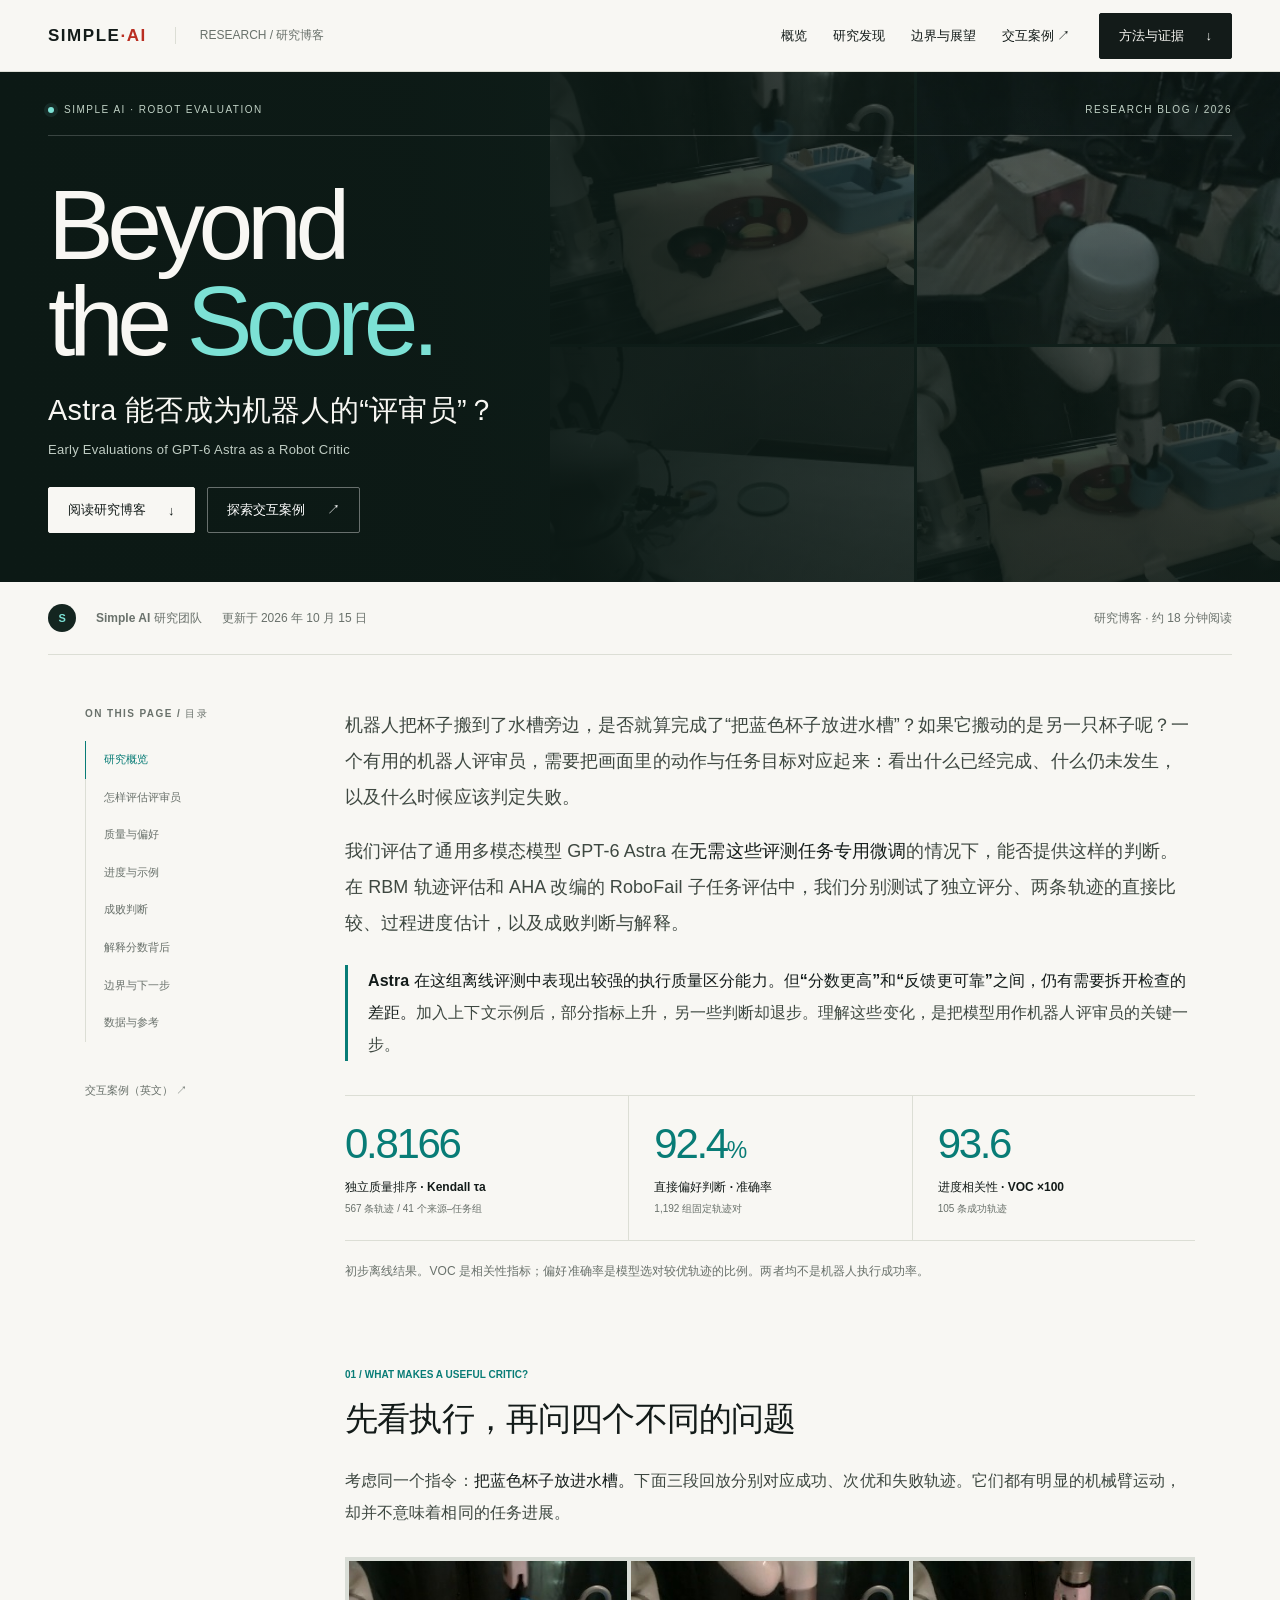
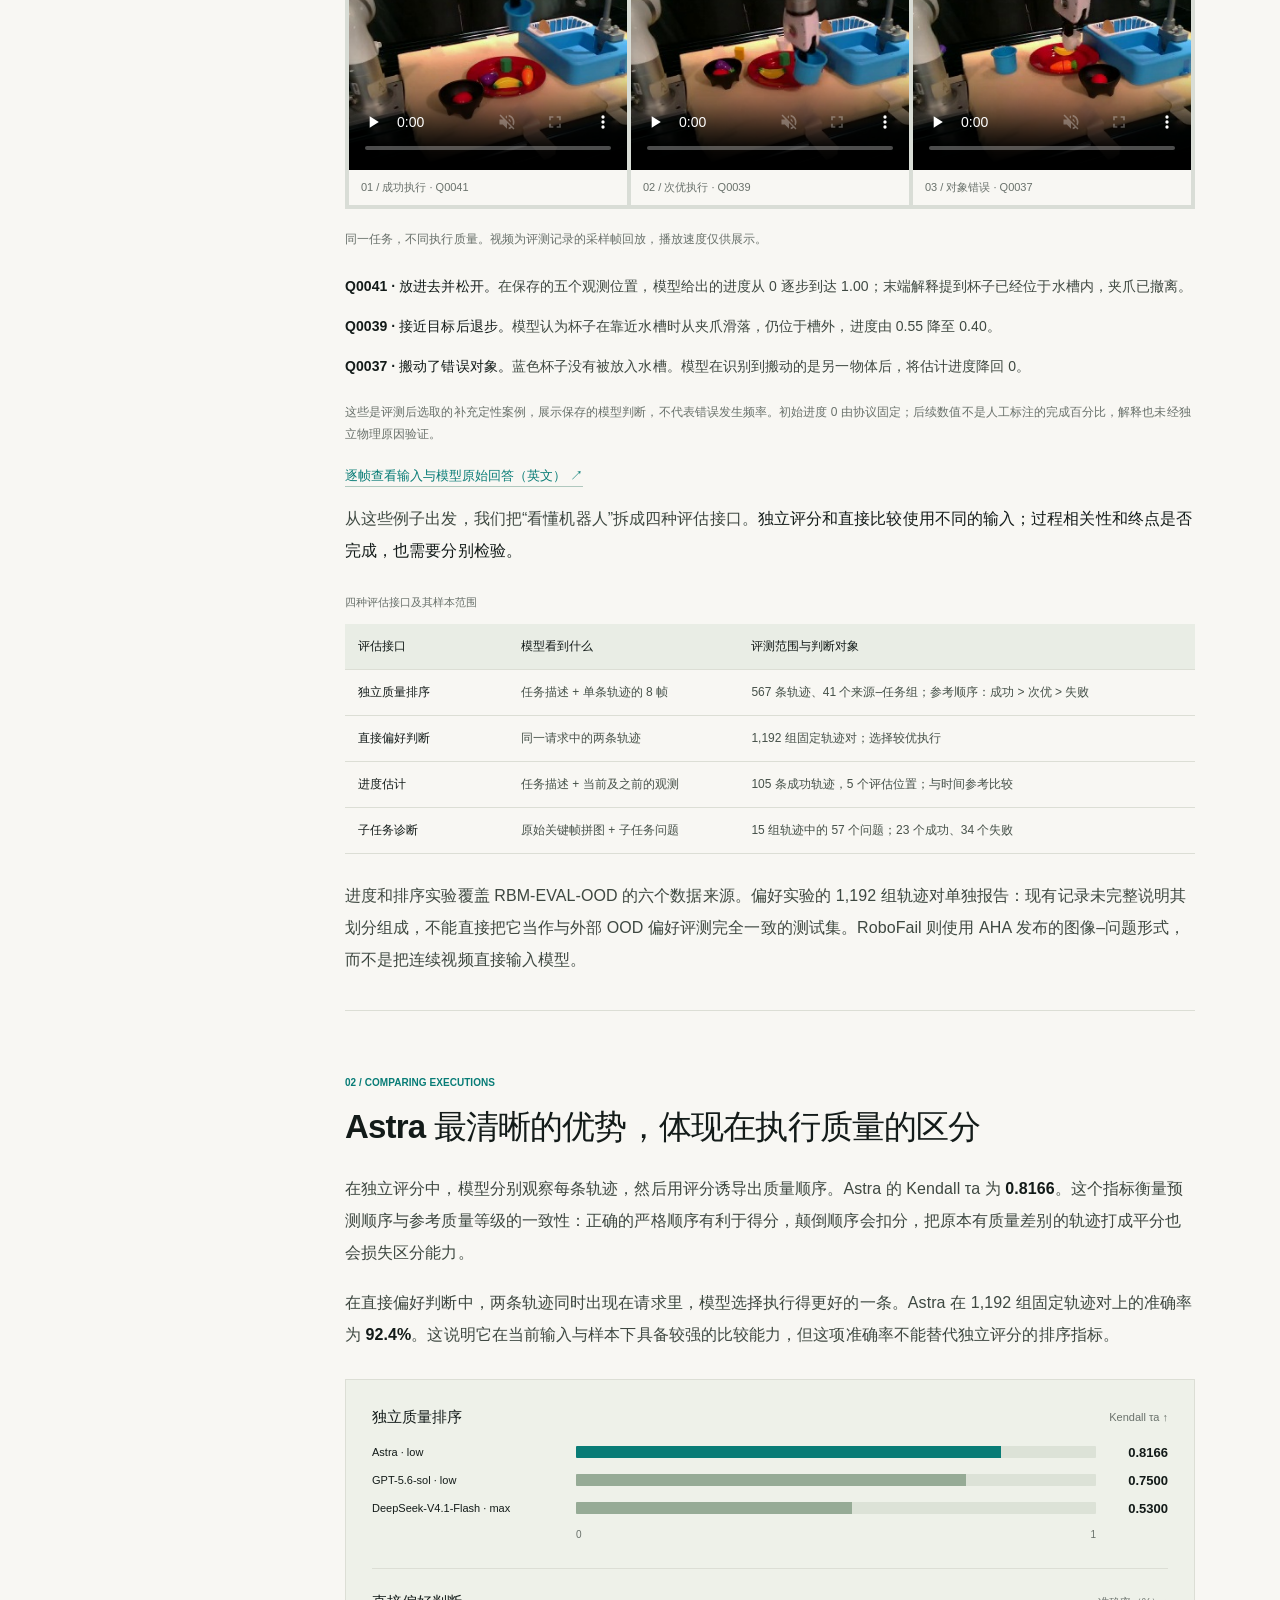
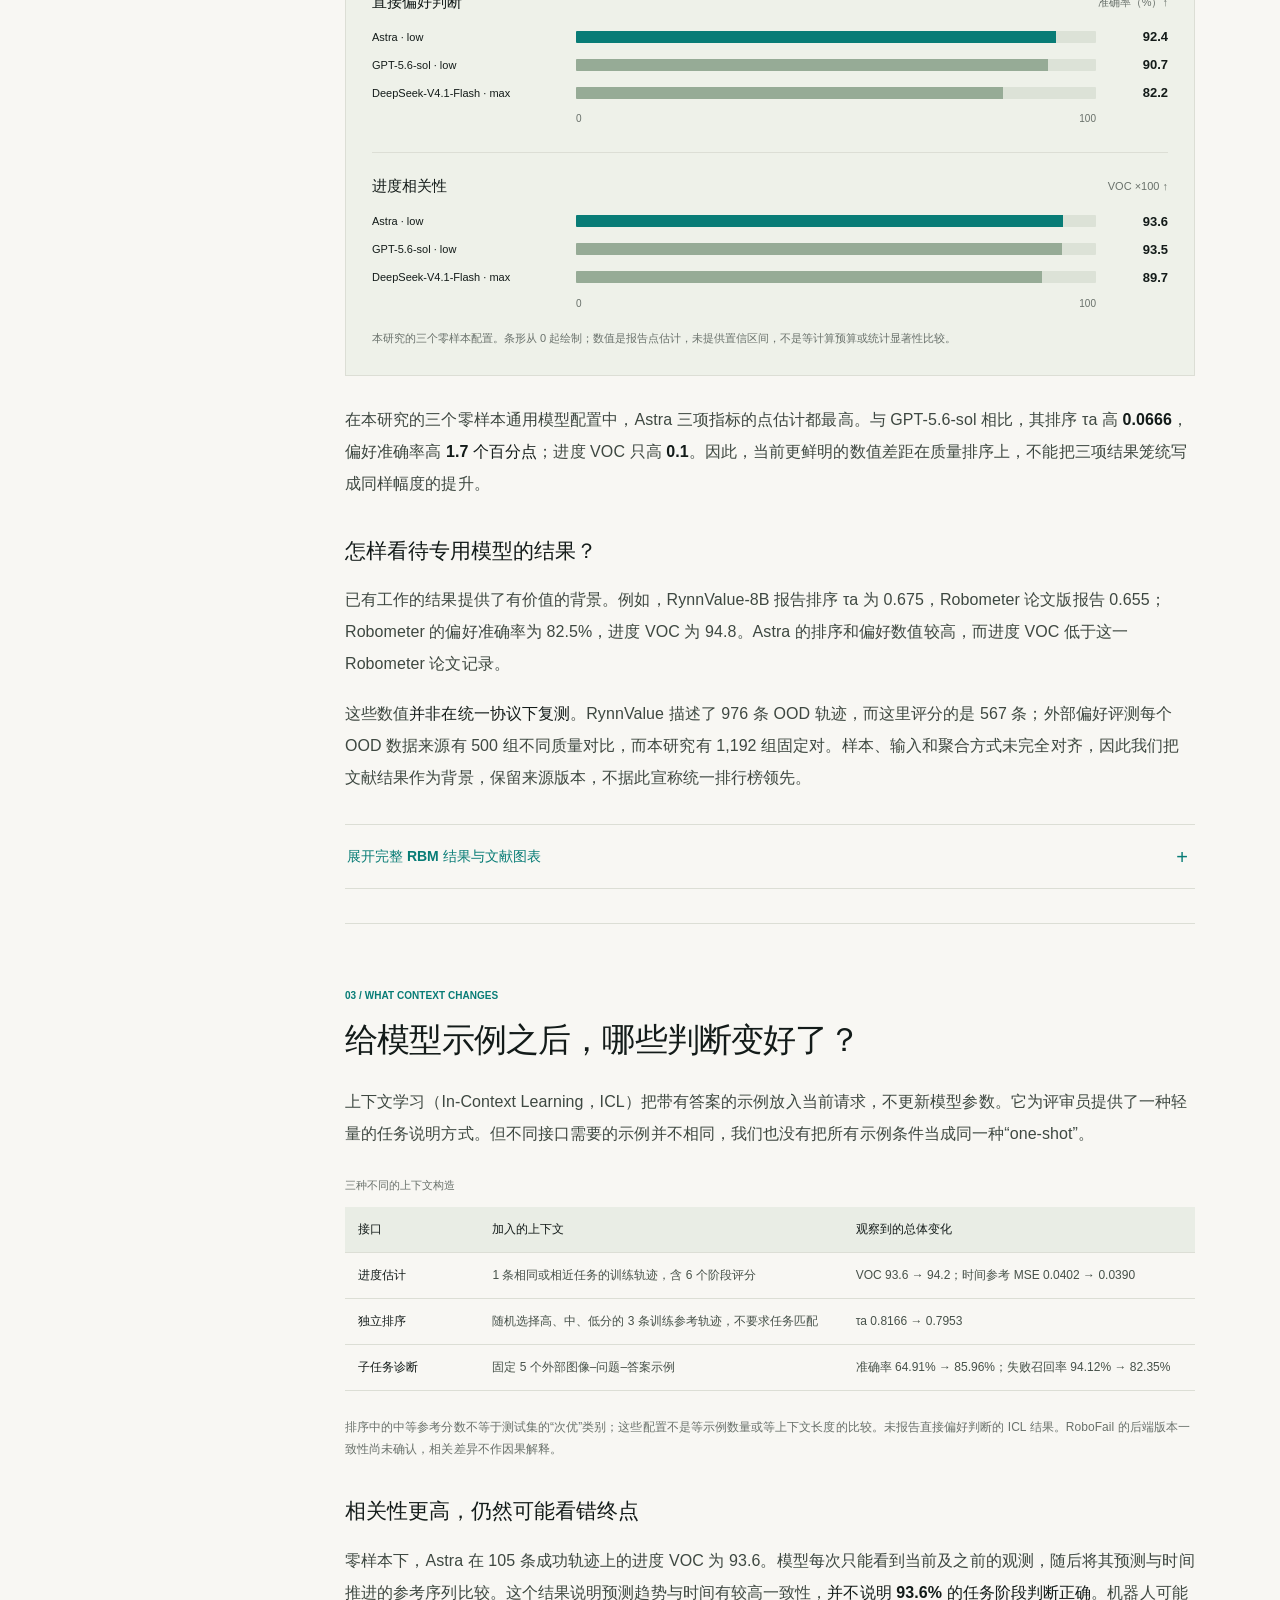
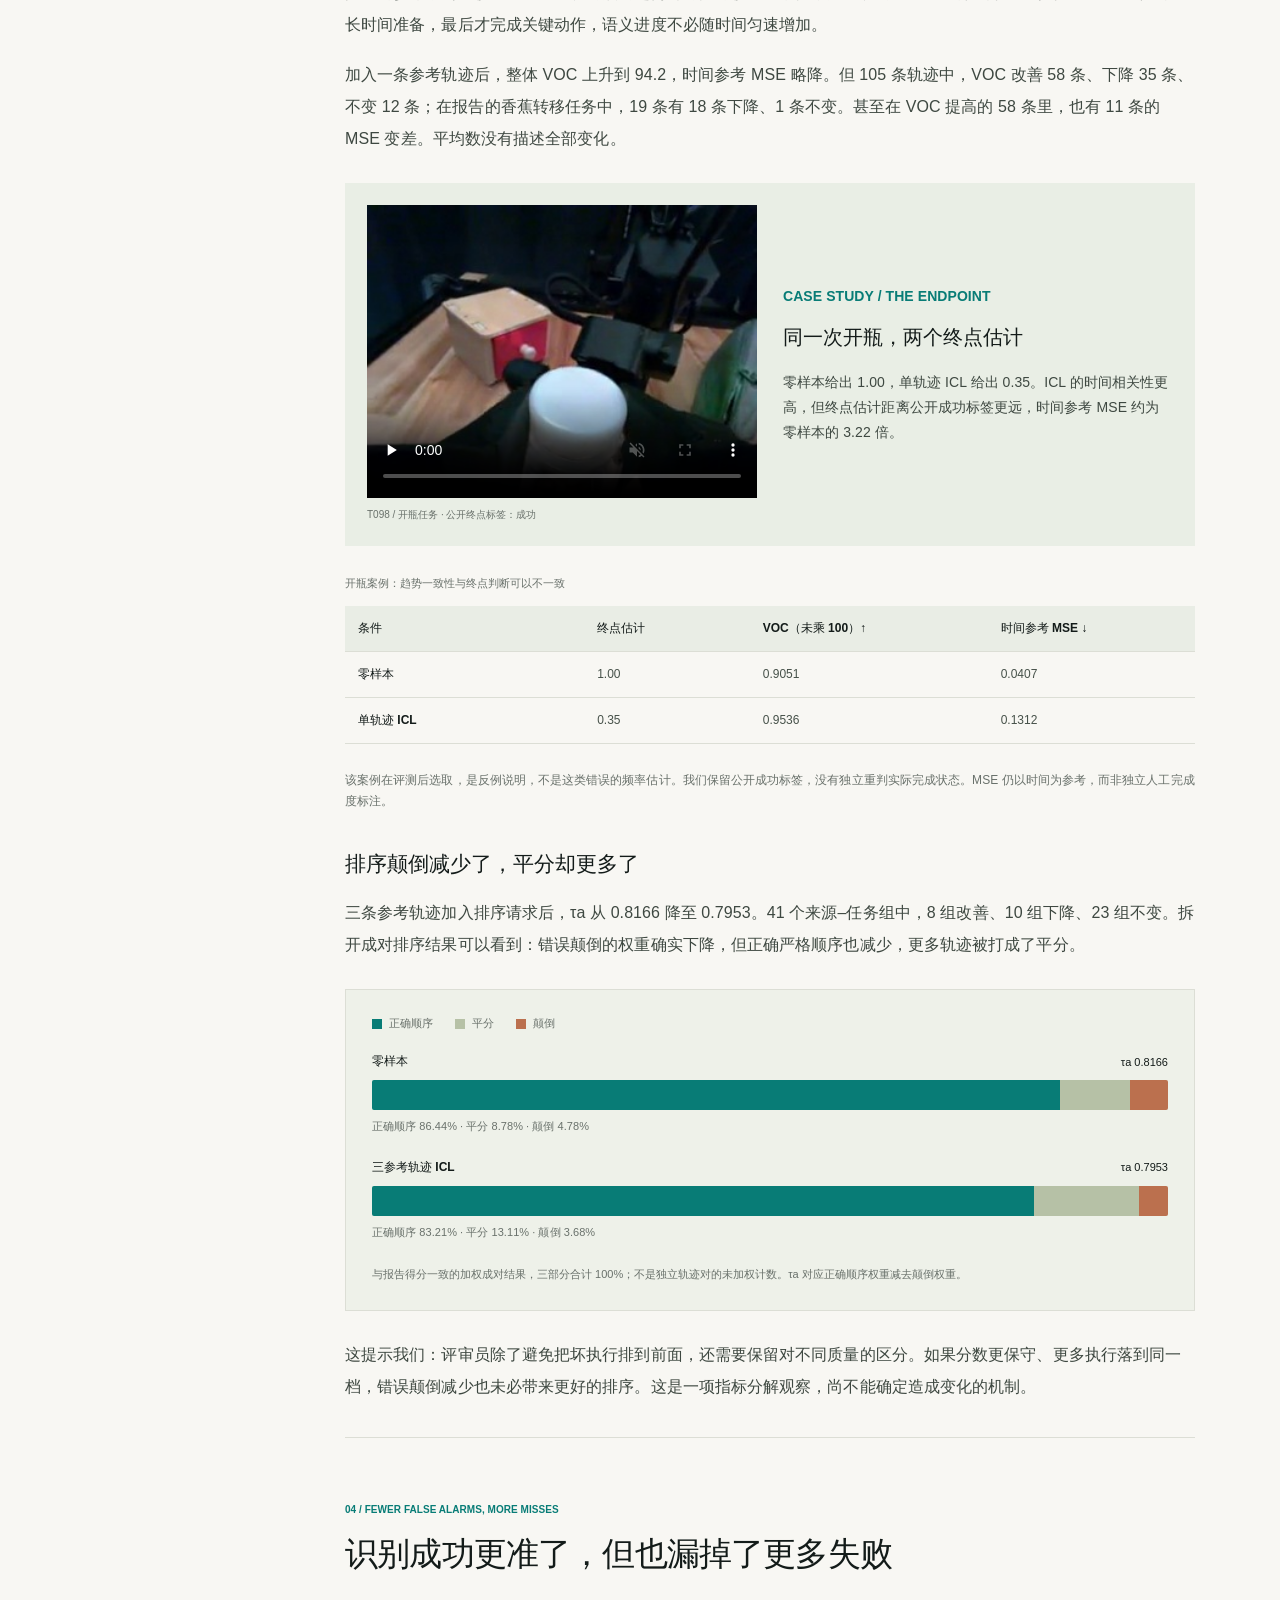
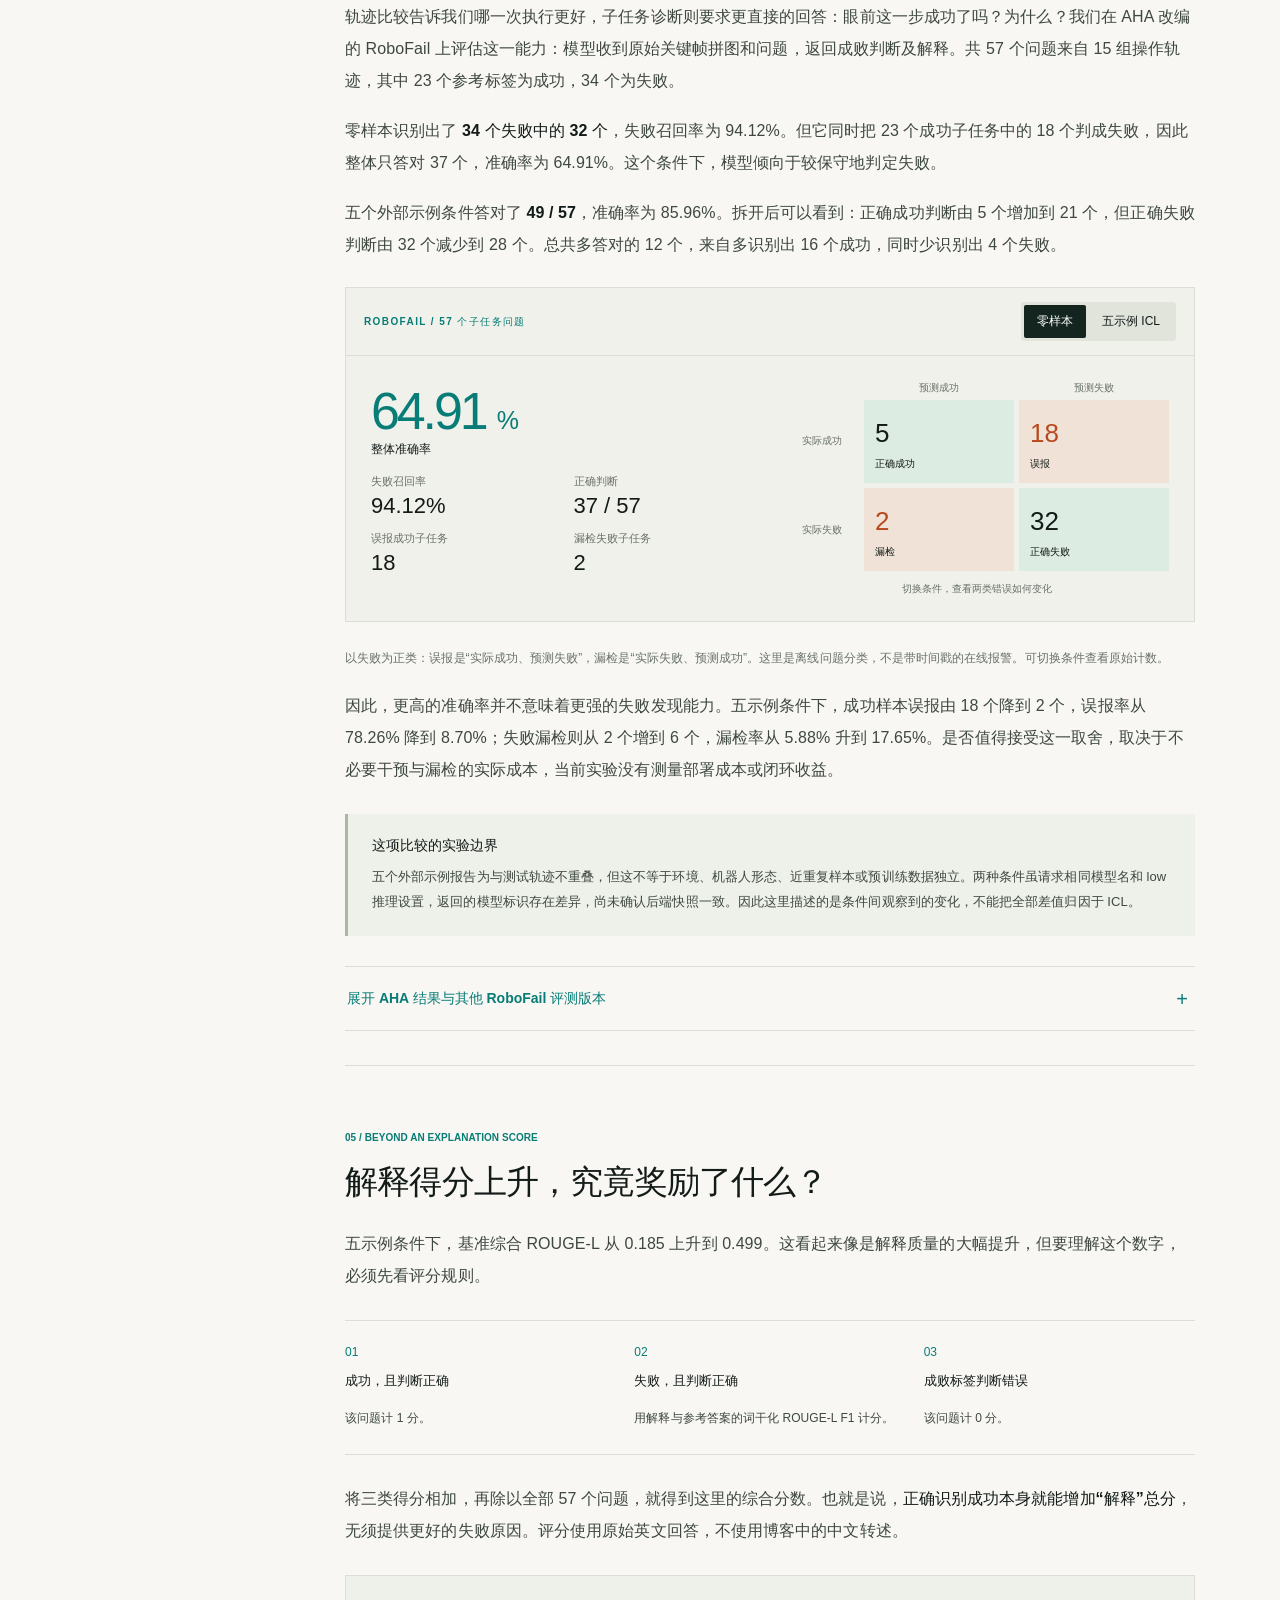
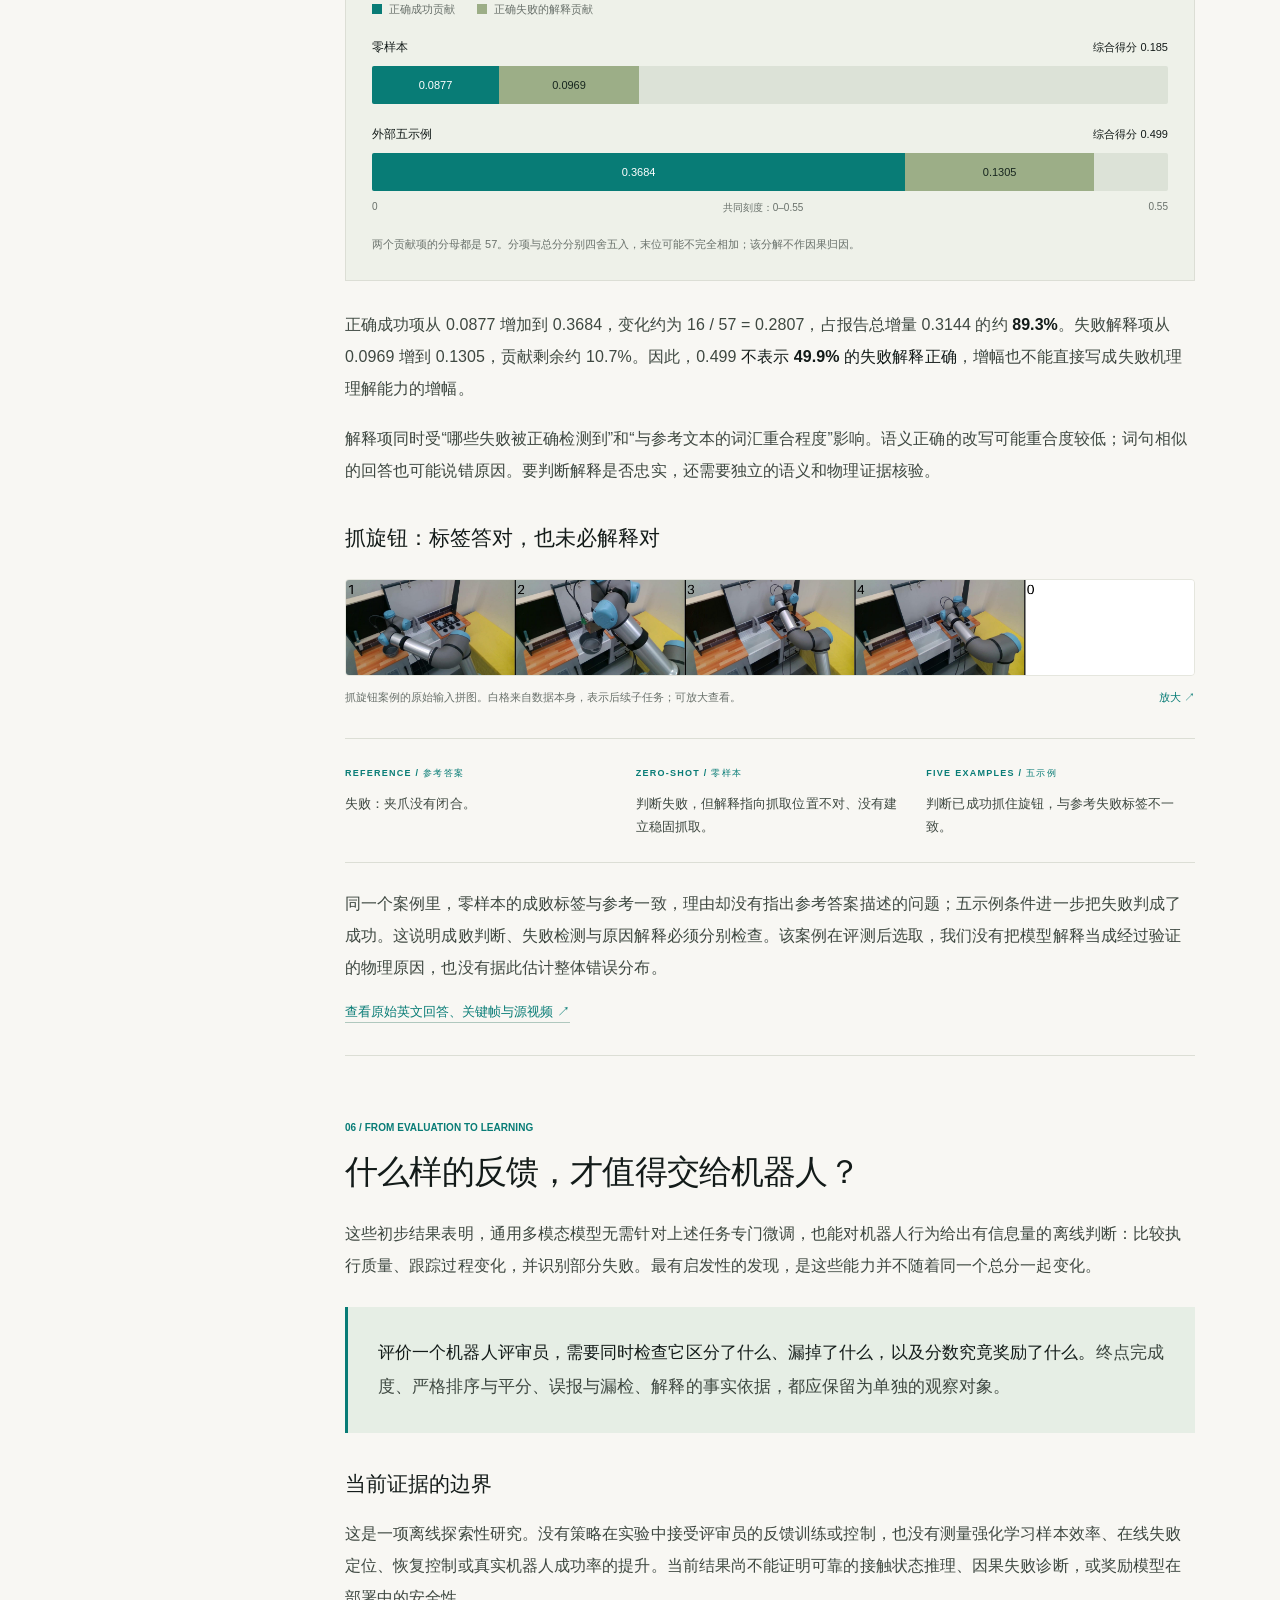
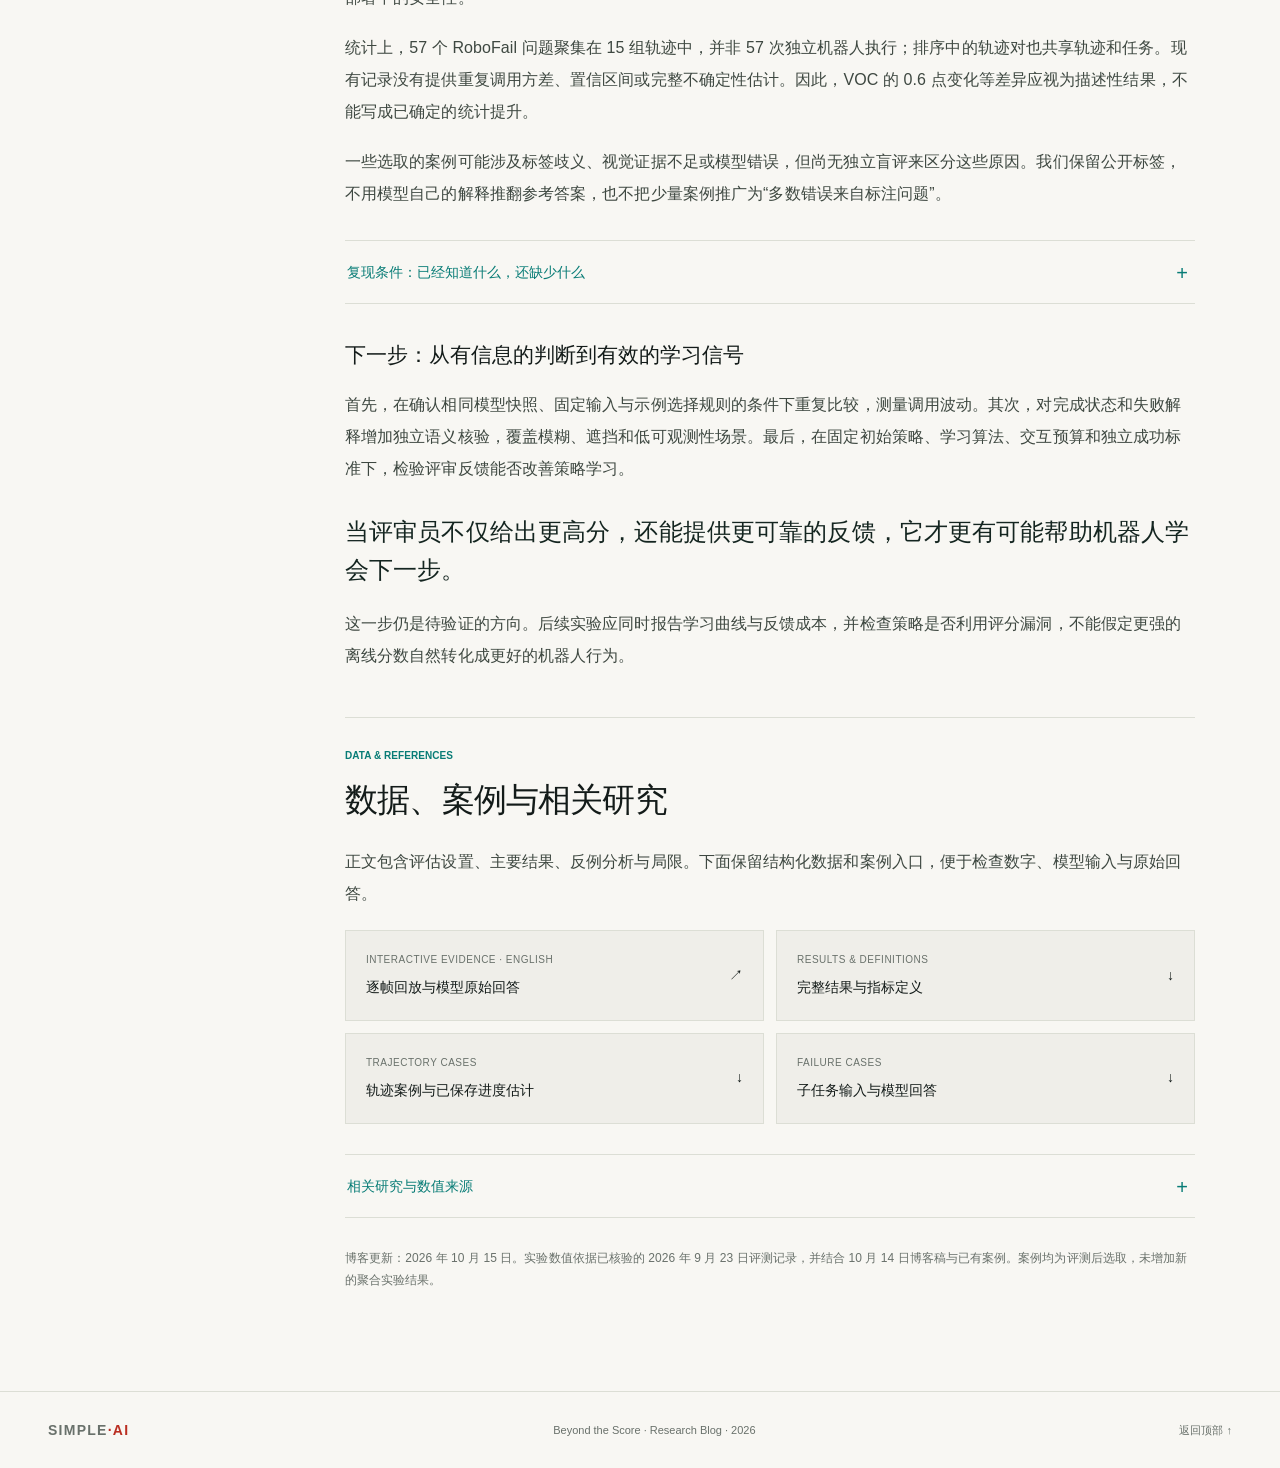
==== commit 6dd94a52: "Expand research blog with methods, case analyses and evaluation limits" ====
--- a/index.html
+++ b/index.html
@@ -1,36 +1,1038 @@
 <!doctype html>
 <html lang="zh-CN">
 <head>
-  <meta charset="utf-8"><meta name="viewport" content="width=device-width,initial-scale=1">
+  <meta charset="utf-8">
+<meta name="viewport" content="width=device-width,initial-scale=1">
   <meta name="theme-color" content="#f8f7f3">
   <meta name="description" content="Beyond the Score：Astra 能否成为机器人的评审员？Simple AI 在 RBM 与 RoboFail 上探索通用多模态模型的轨迹质量判断、任务进度估计与失败识别能力。">
-  <meta property="og:title" content="Beyond the Score：Astra 能否成为机器人的评审员？"><meta property="og:type" content="article"><meta property="og:description" content="从执行质量到任务进度，再到失败诊断。探索通用多模态模型作为机器人评审员的能力。">
+  <meta property="og:title" content="Beyond the Score：Astra 能否成为机器人的评审员？">
+<meta property="og:type" content="article">
+<meta property="og:description" content="从质量比较到失败解释：Astra 的离线机器人评估能力、上下文示例带来的取舍，以及高分背后的判断边界。">
   <title>Beyond the Score：Astra 能否成为机器人的“评审员”？ · Simple AI</title>
-  <link rel="icon" href="assets/favicon.svg" type="image/svg+xml"><link rel="stylesheet" href="blog.css"><script src="blog.js" defer></script>
+  <link rel="icon" href="assets/favicon.svg" type="image/svg+xml">
+<link rel="stylesheet" href="blog.css">
+<script src="blog.js" defer>
+</script>
 </head>
 <body>
 <a class="skip" href="#overview">跳到正文</a>
-<header class="header"><div class="header-inner wrap"><a class="brand" href="#top" aria-label="Simple AI 返回顶部">SIMPLE<span>·AI</span></a><span class="research">RESEARCH / 研究博客</span><nav aria-label="主导航"><a href="#overview">概览</a><a href="#results">评测结果</a><a href="#failure">失败识别</a><a href="evidence.html#trajectories">交互案例 ↗</a></nav><a class="button" href="assets/Beyond-the-Score.pdf" target="_blank" rel="noopener">技术报告 <span aria-hidden="true">↗</span></a></div></header>
-<div id="reading-progress" class="reading-progress" aria-hidden="true"></div>
+<header class="header">
+<div class="header-inner wrap">
+<a class="brand" href="#top" aria-label="Simple AI 返回顶部">SIMPLE<span>·AI</span>
+</a>
+<span class="research">RESEARCH / 研究博客</span>
+<nav aria-label="主导航">
+<a href="#overview">概览</a>
+<a href="#results">研究发现</a>
+<a href="#outlook">边界与展望</a>
+<a href="evidence.html#trajectories">交互案例 ↗</a>
+</nav>
+<a class="button" href="#setup">方法与证据 <span aria-hidden="true">↓</span>
+</a>
+</div>
+</header>
+<div id="reading-progress" class="reading-progress" aria-hidden="true">
+</div>
 <main id="top">
-<section class="hero" aria-labelledby="hero-title"><div class="mosaic" aria-hidden="true"><img src="assets/rbm/q0041-poster.jpg" alt=""><img src="assets/rbm/t098-poster.jpg" alt=""><img src="assets/rbm/t011-poster.jpg" alt=""><img src="assets/rbm/q0039-poster.jpg" alt=""></div><div class="hero-inner wrap"><div class="overline"><span><i class="dot"></i>SIMPLE AI · ROBOT EVALUATION</span><span>RESEARCH BLOG / 2026</span></div><h1 id="hero-title">Beyond<br>the <span>Score.</span></h1><h2>Astra 能否成为机器人的“评审员”？</h2><p class="hero-note">Early Evaluations of GPT-6 Astra as a Robot Critic</p><div class="hero-actions"><a class="button light" href="#overview">阅读研究博客 <span aria-hidden="true">↓</span></a><a class="button outline" href="evidence.html#trajectories">探索交互案例 <span aria-hidden="true">↗</span></a></div></div></section>
-<div class="wrap meta"><div class="meta-left"><span class="avatar" aria-hidden="true">S</span><strong>Simple AI 研究团队</strong><span>2026 年 10 月 14 日</span></div><span>研究博客 · 约 6 分钟阅读</span></div>
+<section class="hero" aria-labelledby="hero-title">
+<div class="mosaic" aria-hidden="true">
+<img src="assets/rbm/q0041-poster.jpg" alt="">
+<img src="assets/rbm/t098-poster.jpg" alt="">
+<img src="assets/rbm/t011-poster.jpg" alt="">
+<img src="assets/rbm/q0039-poster.jpg" alt="">
+</div>
+<div class="hero-inner wrap">
+<div class="overline">
+<span>
+<i class="dot">
+</i>SIMPLE AI · ROBOT EVALUATION</span>
+<span>RESEARCH BLOG / 2026</span>
+</div>
+<h1 id="hero-title">Beyond<br>the <span>Score.</span>
+</h1>
+<h2>Astra 能否成为机器人的“评审员”？</h2>
+<p class="hero-note">Early Evaluations of GPT-6 Astra as a Robot Critic</p>
+<div class="hero-actions">
+<a class="button light" href="#overview">阅读研究博客 <span aria-hidden="true">↓</span>
+</a>
+<a class="button outline" href="evidence.html#trajectories">探索交互案例 <span aria-hidden="true">↗</span>
+</a>
+</div>
+</div>
+</section>
+<div class="wrap meta">
+<div class="meta-left">
+<span class="avatar" aria-hidden="true">S</span>
+<strong>Simple AI 研究团队</strong>
+<span>更新于 2026 年 10 月 15 日</span>
+</div>
+<span>研究博客 · 约 18 分钟阅读</span>
+</div>
 <div class="wrap article-shell">
-<aside class="toc" aria-label="文章目录"><p class="toc-label">ON THIS PAGE / 目录</p><a href="#overview" class="active">研究概览</a><a href="#results">执行质量与任务进度</a><a href="#failure">识别并解释失败</a><a href="#outlook">从评估到学习</a><a href="#resources">报告与材料</a><a class="toc-report" href="evidence.html#trajectories">探索完整交互案例 ↗</a></aside>
+<aside class="toc" aria-label="文章目录">
+<p class="toc-label">ON THIS PAGE / 目录</p>
+<a href="#overview" class="active">研究概览</a>
+<a href="#setup">怎样评估评审员</a>
+<a href="#results">质量与偏好</a>
+<a href="#context">进度与示例</a>
+<a href="#failure">成败判断</a>
+<a href="#explanations">解释分数背后</a>
+<a href="#outlook">边界与下一步</a>
+<a href="#resources">数据与参考</a>
+<a class="toc-report" href="evidence.html#trajectories">交互案例（英文） ↗</a>
+</aside>
 <article class="article">
-<section id="overview" class="intro" data-toc><p>机器人执行得好不好，通用多模态模型能看懂吗？我们在 <strong>RBM 评测数据</strong> 和 <strong>RoboFail</strong> 上，测试了 GPT-6 Astra 判断执行质量、估计任务进度和识别失败的能力。</p><p class="abstract-line">结果表明：<strong>无需针对这些任务微调，Astra 已表现出较强的机器人行为评估能力。</strong></p><div class="metrics" aria-label="Astra 零样本评测结果"><div class="metric"><b>0.8166</b><span>轨迹质量排序 · Kendall τa</span><em>567 条轨迹</em></div><div class="metric"><b>92.4<small>%</small></b><span>直接偏好判断 · 准确率</span><em>1,192 组固定轨迹对</em></div><div class="metric"><b>93.6</b><span>任务进度估计 · VOC ×100</span><em>105 条成功轨迹</em></div></div></section>
-<section id="results" class="article-section" data-toc><p class="eyebrow">01 / QUALITY & PROGRESS</p><h2 class="section-title">看懂执行质量与任务进度</h2><p>RBM-EVAL-OOD 包含来自六个数据来源的真实机器人轨迹，覆盖成功、次优和失败等执行情况。我们在其中测试了单条轨迹评分和执行过程中的进度估计，另用 1,192 组固定 RBM 轨迹对测试直接偏好判断。</p>
-<div class="demo" aria-label="同一任务下的三种机器人执行"><figure><video controls playsinline muted preload="none" poster="assets/rbm/q0041-poster.jpg" src="assets/rbm/q0041-replay.mp4" aria-label="杯子任务的成功轨迹"></video><figcaption>01 / 成功执行 · Q0041</figcaption></figure><figure><video controls playsinline muted preload="none" poster="assets/rbm/q0039-poster.jpg" src="assets/rbm/q0039-replay.mp4" aria-label="杯子任务的部分完成轨迹"></video><figcaption>02 / 部分完成 · Q0039</figcaption></figure><figure><video controls playsinline muted preload="none" poster="assets/rbm/q0037-poster.jpg" src="assets/rbm/q0037-replay.mp4" aria-label="杯子任务的对象错误轨迹"></video><figcaption>03 / 对象错误 · Q0037</figcaption></figure></div><p class="fine">同一任务，不同执行质量。视频为评测记录的采样帧回放，播放速度仅供展示。</p><a class="inline-link" href="evidence.html#trajectories">查看机器人回放与模型进度判断 ↗</a>
-<h3><span class="number">01.1 / TRAJECTORY RANKING</span>轨迹质量排序</h3><p>对 567 条轨迹分别评分，Astra 的 Kendall τa 达到 <strong>0.8166</strong>，高于专门训练的 RynnValue-8B（0.675）和 Robometer（0.655）的报告数值。该指标衡量预测排序与参考质量顺序的一致性，越接近 1 越好。这表明 Astra 无需任务专用微调，便具备较强的机器人执行质量区分能力。</p><figure class="figure"><button type="button" data-zoom aria-label="放大轨迹质量排序图"><img loading="lazy" src="assets/figures/01_ranking.png" alt="轨迹质量排序：Astra 零样本 Kendall τa 为 0.8166；图中各论文报告值的评测协议不同。"></button><figcaption><span>图 1 · 轨迹质量排序。保留原报告中的数据与来源标识；不同论文的样本及协议不同。</span><span class="zoom-label" aria-hidden="true">放大 ↗</span></figcaption></figure>
-<h3><span class="number">01.2 / PAIRWISE PREFERENCE</span>直接偏好判断</h3><p>同时观察两条轨迹，选择执行得更好的一条。在 1,192 组固定轨迹对上，Astra 的准确率达到 <strong>92.4%</strong>，高于 Robometer 报告的 82.5%。该指标统计模型选对较优执行的比例，体现出 Astra 较强的轨迹比较与择优判断能力。</p><figure class="figure"><button type="button" data-zoom aria-label="放大直接偏好判断图"><img loading="lazy" src="assets/figures/02_preference.png" alt="直接偏好判断：Astra 在 1,192 组固定轨迹对上的准确率为 92.4%。"></button><figcaption><span>图 2 · 直接偏好判断。模型在同一请求中比较两条轨迹；外部结果为各来源报告值。</span><span class="zoom-label" aria-hidden="true">放大 ↗</span></figcaption></figure>
-<h3><span class="number">01.3 / TASK PROGRESS</span>进度估计</h3><p>根据任务描述和截至当前时刻的画面，判断任务完成进度。在 105 条成功轨迹上，Astra 的 VOC 达到 <strong>93.6</strong>。该指标衡量预测进度与轨迹时间推进的一致性，表明 Astra 能够根据连续观测较好地跟踪任务的执行进程。</p><figure class="figure"><button type="button" data-zoom aria-label="放大进度估计图"><img loading="lazy" src="assets/figures/03_progress.png" alt="任务进度估计：Astra 零样本 VOC ×100 为 93.6，表示预测进度与时间推进的相关性。"></button><figcaption><span>图 3 · 任务进度估计。VOC 表示与时间参考的相关性，不能直接解释为完成度判断准确率。</span><span class="zoom-label" aria-hidden="true">放大 ↗</span></figcaption></figure></section>
-<section id="failure" class="article-section" data-toc><p class="eyebrow">02 / FAILURE DIAGNOSIS</p><h2 class="section-title">识别并解释失败</h2><p>我们进一步在 RoboFail 的 AHA 改编评测上测试 Astra 识别并解释失败的能力。该评测包含 <strong>15 组轨迹对应的 57 个子任务问题</strong>，要求模型根据关键帧判断子任务是否成功，并说明失败原因。通过同时查看判断与理由，研究者可以复核模型依据了什么，以及哪里可能出错。</p><p>零样本条件下，Astra 识别出了 34 个失败子任务中的 32 个，失败召回率达到 <strong>94.12%</strong>。其整体准确率为 <strong>64.91%</strong>，高于专门训练的 AHA-7B（62.5%）和 AHA-13B（Llama-2，64.3%）的报告数值，接近 AHA-13B（Vicuna）的 66.1%，展现出无需任务专用微调即可判断子任务成败的能力。不过，其判断较为保守，将 23 个成功子任务中的 18 个误判为失败。</p><p>加入五个外部示例的 In-Context Learning（ICL）条件下，Astra 的整体准确率进一步达到 <strong>85.96%</strong>，高于 AHA-13B（Vicuna）报告的 66.1%；基准综合 ROUGE-L 得分也从零样本的 <strong>0.185</strong> 提高至 <strong>0.499</strong>，高于该模型的 0.290。</p>
-<div class="diagnosis"><div class="diagnosis-header"><span class="eyebrow">ROBOFAIL / 57 个子任务问题</span><div class="switch" role="group" aria-label="选择失败识别条件"><button type="button" data-condition="0" aria-pressed="true">零样本</button><button type="button" data-condition="1" aria-pressed="false">五示例 ICL</button></div></div><div class="diagnosis-body" aria-live="polite" aria-atomic="true"><div class="accuracy"><b><span id="accuracy" style="display:inline;font-size:inherit">64.91</span><small>%</small></b><span>整体准确率</span><div class="diag-numbers"><div>失败召回率<strong id="recall">94.12%</strong></div><div>正确判断<strong id="correct">37 / 57</strong></div><div>误报成功子任务<strong id="false-alarms">18</strong></div><div>漏检失败子任务<strong id="misses">2</strong></div></div></div><div class="matrix" role="group" aria-label="混淆矩阵"><span></span><span class="label">预测成功</span><span class="label">预测失败</span><span class="label">实际成功</span><div class="cell"><b data-cell>5</b>正确成功</div><div class="cell error"><b data-cell>18</b>误报</div><span class="label">实际失败</span><div class="cell error"><b data-cell>2</b>漏检</div><div class="cell"><b data-cell>32</b>正确失败</div><span class="matrix-legend">切换条件，查看两类错误如何变化</span></div></div></div>
-<p>成功子任务被误判为失败的数量从 <strong>18 个降至 2 个</strong>，体现出更好的成功与失败区分能力。但漏掉的失败也从 <strong>2 个增加到 6 个</strong>，说明更高的整体准确率仍伴随着误报与漏检之间的取舍。</p>
-<div class="comparison"><div class="switch" role="group" aria-label="选择 RoboFail 结果图"><button type="button" data-figure-tab="accuracy" aria-pressed="true">判断准确率</button><button type="button" data-figure-tab="rouge" aria-pressed="false">综合 ROUGE-L</button></div><figure class="figure" data-figure-panel="accuracy"><button type="button" data-zoom aria-label="放大 RoboFail 判断准确率图"><img loading="lazy" src="assets/figures/04_robofail_icl.png" alt="RoboFail 判断准确率：Astra 零样本 64.91%，五示例 ICL 85.96%；AHA 文献报告值单独列示。"></button><figcaption><span>图 4 · 子任务成败判断。本研究结果与 AHA 文献结果分开呈现，未验证精确样本对齐。</span><span class="zoom-label" aria-hidden="true">放大 ↗</span></figcaption></figure><figure class="figure" data-figure-panel="rouge" hidden><button type="button" data-zoom aria-label="放大 RoboFail 综合 ROUGE-L 图"><img loading="lazy" src="assets/figures/05_robofail_icl.png" alt="RoboFail 综合 ROUGE-L：Astra 零样本 0.185，五示例 ICL 0.499。该综合分数不等同于解释准确率。"></button><figcaption><span>图 5 · 综合 ROUGE-L。该基准综合指标包含判断结果与解释文本重合度，不等同于解释准确率。</span><span class="zoom-label" aria-hidden="true">放大 ↗</span></figcaption></figure></div><a class="inline-link" href="evidence.html#failure-cases">查看关键帧、参考答案与模型解释 ↗</a></section>
-<section id="outlook" class="article-section" data-toc><p class="eyebrow">03 / FROM EVALUATION TO LEARNING</p><h2 class="section-title">从评估到学习</h2><div class="takeaway"><p>总体而言，Astra 已展示出无需专门微调即可评估机器人行为的潜力：<strong>区分执行质量、比较轨迹优劣、跟踪任务进程，并识别潜在失败。</strong></p></div><p class="next-line">下一步，如何把这些判断转化为可靠的反馈，帮助机器人更有效地学习和执行任务？</p><p class="fine">当前结果来自离线探索性评测，尚未测量策略训练或闭环机器人执行的改进。文献对比保留各来源报告数值，评测样本与协议不同。</p></section>
-<section id="resources" class="resources" data-toc><p class="eyebrow">REPORT & MATERIALS</p><h2 class="section-title">继续探索 Beyond the Score</h2><div class="resource-grid"><a href="assets/Beyond-the-Score.pdf" target="_blank" rel="noopener"><span><small>TECHNICAL REPORT</small>完整技术报告</span><span aria-hidden="true">↗</span></a><a href="evidence.html#trajectories"><span><small>INTERACTIVE EVIDENCE</small>机器人回放与评测案例</span><span aria-hidden="true">↗</span></a><a href="data/report.json" download><span><small>RESULTS & DEFINITIONS</small>结果数据与指标定义</span><span aria-hidden="true">↓</span></a><a href="assets/Beyond-the-Score-blog.md" download><span><small>BLOG TEXT</small>下载博客原文</span><span aria-hidden="true">↓</span></a></div><p class="fine">正文依据 2026 年 10 月 14 日更新稿。配图保留原报告数据与标识，未修改数值。技术报告：Simple AI，2026 年 9 月 23 日。</p></section>
-</article></div></main>
-<footer class="footer"><div class="wrap"><a class="brand" href="#top">SIMPLE<span>·AI</span></a><span>Beyond the Score · Research Blog · 2026</span><a href="#top">返回顶部 ↑</a></div></footer>
-<dialog id="figure-modal" aria-label="图表大图"><button id="close-figure" class="close" aria-label="关闭大图">×</button><img id="expanded-figure" alt=""><p id="figure-description"></p></dialog>
-</body></html>
+<section id="overview" class="intro" data-toc>
+<p>机器人把杯子搬到了水槽旁边，是否就算完成了“把蓝色杯子放进水槽”？如果它搬动的是另一只杯子呢？一个有用的机器人评审员，需要把画面里的动作与任务目标对应起来：看出什么已经完成、什么仍未发生，以及什么时候应该判定失败。</p>
+<p>我们评估了通用多模态模型 GPT-6 Astra 在<strong>无需这些评测任务专用微调</strong>的情况下，能否提供这样的判断。在 RBM 轨迹评估和 AHA 改编的 RoboFail 子任务评估中，我们分别测试了独立评分、两条轨迹的直接比较、过程进度估计，以及成败判断与解释。</p>
+<p class="abstract-line">
+<strong>Astra 在这组离线评测中表现出较强的执行质量区分能力。但“分数更高”和“反馈更可靠”之间，仍有需要拆开检查的差距。</strong>加入上下文示例后，部分指标上升，另一些判断却退步。理解这些变化，是把模型用作机器人评审员的关键一步。</p>
+<div class="metrics" aria-label="Astra 零样本结果">
+<div class="metric">
+<b>0.8166</b>
+<span>独立质量排序 · Kendall τa</span>
+<em>567 条轨迹 / 41 个来源–任务组</em>
+</div>
+<div class="metric">
+<b>92.4<small>%</small>
+</b>
+<span>直接偏好判断 · 准确率</span>
+<em>1,192 组固定轨迹对</em>
+</div>
+<div class="metric">
+<b>93.6</b>
+<span>进度相关性 · VOC ×100</span>
+<em>105 条成功轨迹</em>
+</div>
+</div>
+<p class="fine">初步离线结果。VOC 是相关性指标；偏好准确率是模型选对较优轨迹的比例。两者均不是机器人执行成功率。</p>
+</section>
+<section id="setup" class="article-section" data-toc>
+<p class="eyebrow">01 / WHAT MAKES A USEFUL CRITIC?</p>
+<h2 class="section-title">先看执行，再问四个不同的问题</h2>
+<p>考虑同一个指令：<strong>把蓝色杯子放进水槽。</strong>下面三段回放分别对应成功、次优和失败轨迹。它们都有明显的机械臂运动，却并不意味着相同的任务进展。</p>
+<div class="demo" aria-label="同一任务下的三种机器人执行">
+<figure>
+<video controls playsinline muted preload="none" poster="assets/rbm/q0041-poster.jpg" src="assets/rbm/q0041-replay.mp4" aria-label="杯子任务的成功轨迹">
+</video>
+<figcaption>01 / 成功执行 · Q0041</figcaption>
+</figure>
+<figure>
+<video controls playsinline muted preload="none" poster="assets/rbm/q0039-poster.jpg" src="assets/rbm/q0039-replay.mp4" aria-label="杯子任务的次优轨迹">
+</video>
+<figcaption>02 / 次优执行 · Q0039</figcaption>
+</figure>
+<figure>
+<video controls playsinline muted preload="none" poster="assets/rbm/q0037-poster.jpg" src="assets/rbm/q0037-replay.mp4" aria-label="杯子任务的对象错误轨迹">
+</video>
+<figcaption>03 / 对象错误 · Q0037</figcaption>
+</figure>
+</div>
+<p class="fine">同一任务，不同执行质量。视频为评测记录的采样帧回放，播放速度仅供展示。</p>
+<div class="case-notes">
+<p>
+<strong>Q0041 · 放进去并松开。</strong>在保存的五个观测位置，模型给出的进度从 0 逐步到达 1.00；末端解释提到杯子已经位于水槽内，夹爪已撤离。</p>
+<p>
+<strong>Q0039 · 接近目标后退步。</strong>模型认为杯子在靠近水槽时从夹爪滑落，仍位于槽外，进度由 0.55 降至 0.40。</p>
+<p>
+<strong>Q0037 · 搬动了错误对象。</strong>蓝色杯子没有被放入水槽。模型在识别到搬动的是另一物体后，将估计进度降回 0。</p>
+</div>
+<p class="fine">这些是评测后选取的补充定性案例，展示保存的模型判断，不代表错误发生频率。初始进度 0 由协议固定；后续数值不是人工标注的完成百分比，解释也未经独立物理原因验证。</p>
+<a class="inline-link" href="evidence.html#trajectories">逐帧查看输入与模型原始回答（英文） ↗</a>
+<p>从这些例子出发，我们把“看懂机器人”拆成四种评估接口。<strong>独立评分和直接比较使用不同的输入；过程相关性和终点是否完成，也需要分别检验。</strong>
+</p>
+<div class="table-scroll" role="region" aria-label="四种评估接口及其样本范围" tabindex="0">
+<table>
+<caption>四种评估接口及其样本范围</caption>
+<thead>
+<tr>
+<th scope="col">评估接口</th>
+<th scope="col">模型看到什么</th>
+<th scope="col">评测范围与判断对象</th>
+</tr>
+</thead>
+<tbody>
+<tr>
+<th scope="row">独立质量排序</th>
+<td>任务描述 + 单条轨迹的 8 帧</td>
+<td>567 条轨迹、41 个来源–任务组；参考顺序：成功 &gt; 次优 &gt; 失败</td>
+</tr>
+<tr>
+<th scope="row">直接偏好判断</th>
+<td>同一请求中的两条轨迹</td>
+<td>1,192 组固定轨迹对；选择较优执行</td>
+</tr>
+<tr>
+<th scope="row">进度估计</th>
+<td>任务描述 + 当前及之前的观测</td>
+<td>105 条成功轨迹，5 个评估位置；与时间参考比较</td>
+</tr>
+<tr>
+<th scope="row">子任务诊断</th>
+<td>原始关键帧拼图 + 子任务问题</td>
+<td>15 组轨迹中的 57 个问题；23 个成功、34 个失败</td>
+</tr>
+</tbody>
+</table>
+</div>
+<p>进度和排序实验覆盖 RBM-EVAL-OOD 的六个数据来源。偏好实验的 1,192 组轨迹对单独报告：现有记录未完整说明其划分组成，不能直接把它当作与外部 OOD 偏好评测完全一致的测试集。RoboFail 则使用 AHA 发布的图像–问题形式，而不是把连续视频直接输入模型。</p>
+</section>
+<section id="results" class="article-section" data-toc>
+<p class="eyebrow">02 / COMPARING EXECUTIONS</p>
+<h2 class="section-title">Astra 最清晰的优势，体现在执行质量的区分</h2>
+<p>在独立评分中，模型分别观察每条轨迹，然后用评分诱导出质量顺序。Astra 的 Kendall τa 为 <strong>0.8166</strong>。这个指标衡量预测顺序与参考质量等级的一致性：正确的严格顺序有利于得分，颠倒顺序会扣分，把原本有质量差别的轨迹打成平分也会损失区分能力。</p>
+<p>在直接偏好判断中，两条轨迹同时出现在请求里，模型选择执行得更好的一条。Astra 在 1,192 组固定轨迹对上的准确率为 <strong>92.4%</strong>。这说明它在当前输入与样本下具备较强的比较能力，但这项准确率不能替代独立评分的排序指标。</p>
+<figure class="study-figure">
+<div class="study-chart">
+<h3>独立质量排序<small>Kendall τa ↑</small>
+</h3>
+<div class="study-row">
+<span>Astra · low</span>
+<div class="study-track" aria-hidden="true">
+<i class="primary" style="width:81.66%">
+</i>
+</div>
+<b>0.8166</b>
+</div>
+<div class="study-row">
+<span>GPT-5.6-sol · low</span>
+<div class="study-track" aria-hidden="true">
+<i class="" style="width:75%">
+</i>
+</div>
+<b>0.7500</b>
+</div>
+<div class="study-row">
+<span>DeepSeek-V4.1-Flash · max</span>
+<div class="study-track" aria-hidden="true">
+<i class="" style="width:53%">
+</i>
+</div>
+<b>0.5300</b>
+</div>
+<div class="chart-axis">
+<span>0</span>
+<span>1</span>
+</div>
+</div>
+<div class="study-chart">
+<h3>直接偏好判断<small>准确率（%）↑</small>
+</h3>
+<div class="study-row">
+<span>Astra · low</span>
+<div class="study-track" aria-hidden="true">
+<i class="primary" style="width:92.4%">
+</i>
+</div>
+<b>92.4</b>
+</div>
+<div class="study-row">
+<span>GPT-5.6-sol · low</span>
+<div class="study-track" aria-hidden="true">
+<i class="" style="width:90.7%">
+</i>
+</div>
+<b>90.7</b>
+</div>
+<div class="study-row">
+<span>DeepSeek-V4.1-Flash · max</span>
+<div class="study-track" aria-hidden="true">
+<i class="" style="width:82.2%">
+</i>
+</div>
+<b>82.2</b>
+</div>
+<div class="chart-axis">
+<span>0</span>
+<span>100</span>
+</div>
+</div>
+<div class="study-chart">
+<h3>进度相关性<small>VOC ×100 ↑</small>
+</h3>
+<div class="study-row">
+<span>Astra · low</span>
+<div class="study-track" aria-hidden="true">
+<i class="primary" style="width:93.6%">
+</i>
+</div>
+<b>93.6</b>
+</div>
+<div class="study-row">
+<span>GPT-5.6-sol · low</span>
+<div class="study-track" aria-hidden="true">
+<i class="" style="width:93.5%">
+</i>
+</div>
+<b>93.5</b>
+</div>
+<div class="study-row">
+<span>DeepSeek-V4.1-Flash · max</span>
+<div class="study-track" aria-hidden="true">
+<i class="" style="width:89.7%">
+</i>
+</div>
+<b>89.7</b>
+</div>
+<div class="chart-axis">
+<span>0</span>
+<span>100</span>
+</div>
+</div>
+<figcaption>本研究的三个零样本配置。条形从 0 起绘制；数值是报告点估计，未提供置信区间，不是等计算预算或统计显著性比较。</figcaption>
+</figure>
+<p>在本研究的三个零样本通用模型配置中，Astra 三项指标的点估计都最高。与 GPT-5.6-sol 相比，其排序 τa 高 <strong>0.0666</strong>，偏好准确率高 <strong>1.7 个百分点</strong>；进度 VOC 只高 <strong>0.1</strong>。因此，当前更鲜明的数值差距在质量排序上，不能把三项结果笼统写成同样幅度的提升。</p>
+<h3>怎样看待专用模型的结果？</h3>
+<p>已有工作的结果提供了有价值的背景。例如，RynnValue-8B 报告排序 τa 为 0.675，Robometer 论文版报告 0.655；Robometer 的偏好准确率为 82.5%，进度 VOC 为 94.8。Astra 的排序和偏好数值较高，而进度 VOC 低于这一 Robometer 论文记录。</p>
+<p>这些数值<strong>并非在统一协议下复测</strong>。RynnValue 描述了 976 条 OOD 轨迹，而这里评分的是 567 条；外部偏好评测每个 OOD 数据来源有 500 组不同质量对比，而本研究有 1,192 组固定对。样本、输入和聚合方式未完全对齐，因此我们把文献结果作为背景，保留来源版本，不据此宣称统一排行榜领先。</p>
+<details class="research-detail">
+<summary>展开完整 RBM 结果与文献图表</summary>
+<div class="table-scroll" role="region" aria-label="RBM 结果记录：不同来源与版本单独保留" tabindex="0">
+<table>
+<caption>RBM 结果记录：不同来源与版本单独保留</caption>
+<thead>
+<tr>
+<th scope="col">配置</th>
+<th scope="col">数值来源</th>
+<th scope="col">VOC ×100 ↑</th>
+<th scope="col">Kendall τa ↑</th>
+<th scope="col">偏好准确率 % ↑</th>
+</tr>
+</thead>
+<tbody>
+<tr>
+<th scope="row">GPT-6 Astra low (zero-shot)</th>
+<td>本研究</td>
+<td>93.6</td>
+<td>0.8166</td>
+<td>92.4</td>
+</tr>
+<tr>
+<th scope="row">GPT-6 Astra low (ICL)</th>
+<td>本研究</td>
+<td>94.2</td>
+<td>0.7953</td>
+<td>—</td>
+</tr>
+<tr>
+<th scope="row">GPT-5.6-sol low</th>
+<td>本研究</td>
+<td>93.5</td>
+<td>0.7500</td>
+<td>90.7</td>
+</tr>
+<tr>
+<th scope="row">DpskV4.1-flash max</th>
+<td>本研究</td>
+<td>89.7</td>
+<td>0.5300</td>
+<td>82.2</td>
+</tr>
+<tr>
+<th scope="row">RynnValue-8B</th>
+<td>RynnValue Table 2</td>
+<td>—</td>
+<td>0.6750</td>
+<td>—</td>
+</tr>
+<tr>
+<th scope="row">RynnValue-4B</th>
+<td>RynnValue Table 2</td>
+<td>—</td>
+<td>0.6700</td>
+<td>—</td>
+</tr>
+<tr>
+<th scope="row">Robometer / RBM-1M (paper v1)</th>
+<td>Robometer Tables XIII XVI XVII</td>
+<td>94.8</td>
+<td>0.6550</td>
+<td>82.5</td>
+</tr>
+<tr>
+<th scope="row">Robometer / RBM-1M (web)</th>
+<td>Robometer website detailed OOD tables</td>
+<td>94.0</td>
+<td>0.6430</td>
+<td>82.5</td>
+</tr>
+<tr>
+<th scope="row">Robometer / RoboReward data</th>
+<td>Robometer paper</td>
+<td>92.7</td>
+<td>0.5520</td>
+<td>—</td>
+</tr>
+<tr>
+<th scope="row">RoboReward-4B</th>
+<td>Robometer paper</td>
+<td>87.9</td>
+<td>0.5020</td>
+<td>—</td>
+</tr>
+<tr>
+<th scope="row">RoboReward-8B</th>
+<td>Robometer paper</td>
+<td>88.2</td>
+<td>0.4650</td>
+<td>—</td>
+</tr>
+<tr>
+<th scope="row">RoboDopamine-8B (web)</th>
+<td>Robometer website</td>
+<td>79.6</td>
+<td>0.4530</td>
+<td>—</td>
+</tr>
+<tr>
+<th scope="row">TOPReward / Qwen3-VL-8B</th>
+<td>Robometer website</td>
+<td>39.7</td>
+<td>0.1280</td>
+<td>—</td>
+</tr>
+<tr>
+<th scope="row">GVL / GPT-5-mini</th>
+<td>Robometer paper</td>
+<td>26.2</td>
+<td>0.1990</td>
+<td>—</td>
+</tr>
+<tr>
+<th scope="row">VLAC-8B</th>
+<td>Robometer paper</td>
+<td>37.5</td>
+<td>0.0490</td>
+<td>—</td>
+</tr>
+<tr>
+<th scope="row">VLAC-2B</th>
+<td>Robometer paper</td>
+<td>—</td>
+<td>0.0770</td>
+<td>—</td>
+</tr>
+<tr>
+<th scope="row">ReWiND / RBM-1M</th>
+<td>Robometer paper</td>
+<td>50.8</td>
+<td>0.0140</td>
+<td>—</td>
+</tr>
+<tr>
+<th scope="row">RL-VLM-F / GPT-5-mini</th>
+<td>Robometer paper</td>
+<td>—</td>
+<td>—</td>
+<td>55.5</td>
+</tr>
+</tbody>
+</table>
+</div>
+<p>Robometer 论文版与网站版分别报告 VOC 94.8 / 94.0、τa 0.655 / 0.643，保留为两条记录，不择优合并。模型名中的 RBM-1M 与 RoboReward data 指训练数据；空项表示没有核实的数值。ICL 条件不是一个额外模型，也不与零样本结果择优拼接。</p>
+<figure class="figure">
+<button type="button" data-zoom aria-label="放大：完整排序结果及来源标识">
+<img loading="lazy" src="assets/figures/01_ranking.png" alt="完整排序结果及来源标识">
+</button>
+<figcaption>
+<span>原始完整排序图。跨论文数值为描述性对照，不能解读成同协议排名。</span>
+<span class="zoom-label" aria-hidden="true">放大 ↗</span>
+</figcaption>
+</figure>
+<figure class="figure">
+<button type="button" data-zoom aria-label="放大：完整直接偏好判断结果">
+<img loading="lazy" src="assets/figures/02_preference.png" alt="完整直接偏好判断结果">
+</button>
+<figcaption>
+<span>完整偏好图。外部记录与本研究的轨迹对组成不同。</span>
+<span class="zoom-label" aria-hidden="true">放大 ↗</span>
+</figcaption>
+</figure>
+<figure class="figure">
+<button type="button" data-zoom aria-label="放大：完整进度相关性结果">
+<img loading="lazy" src="assets/figures/03_progress.png" alt="完整进度相关性结果">
+</button>
+<figcaption>
+<span>完整进度图。VOC 使用 ×100 标度，不表示语义完成度准确率。</span>
+<span class="zoom-label" aria-hidden="true">放大 ↗</span>
+</figcaption>
+</figure>
+</details>
+</section>
+<section id="context" class="article-section" data-toc>
+<p class="eyebrow">03 / WHAT CONTEXT CHANGES</p>
+<h2 class="section-title">给模型示例之后，哪些判断变好了？</h2>
+<p>上下文学习（In-Context Learning，ICL）把带有答案的示例放入当前请求，不更新模型参数。它为评审员提供了一种轻量的任务说明方式。但不同接口需要的示例并不相同，我们也没有把所有示例条件当成同一种“one-shot”。</p>
+<div class="table-scroll" role="region" aria-label="三种不同的上下文构造" tabindex="0">
+<table>
+<caption>三种不同的上下文构造</caption>
+<thead>
+<tr>
+<th scope="col">接口</th>
+<th scope="col">加入的上下文</th>
+<th scope="col">观察到的总体变化</th>
+</tr>
+</thead>
+<tbody>
+<tr>
+<th scope="row">进度估计</th>
+<td>1 条相同或相近任务的训练轨迹，含 6 个阶段评分</td>
+<td>VOC 93.6 → 94.2；时间参考 MSE 0.0402 → 0.0390</td>
+</tr>
+<tr>
+<th scope="row">独立排序</th>
+<td>随机选择高、中、低分的 3 条训练参考轨迹，不要求任务匹配</td>
+<td>τa 0.8166 → 0.7953</td>
+</tr>
+<tr>
+<th scope="row">子任务诊断</th>
+<td>固定 5 个外部图像–问题–答案示例</td>
+<td>准确率 64.91% → 85.96%；失败召回率 94.12% → 82.35%</td>
+</tr>
+</tbody>
+</table>
+</div>
+<p class="fine">排序中的中等参考分数不等于测试集的“次优”类别；这些配置不是等示例数量或等上下文长度的比较。未报告直接偏好判断的 ICL 结果。RoboFail 的后端版本一致性尚未确认，相关差异不作因果解释。</p>
+<h3>相关性更高，仍然可能看错终点</h3>
+<p>零样本下，Astra 在 105 条成功轨迹上的进度 VOC 为 93.6。模型每次只能看到当前及之前的观测，随后将其预测与时间推进的参考序列比较。这个结果说明预测趋势与时间有较高一致性，<strong>并不说明 93.6% 的任务阶段判断正确</strong>。机器人可能长时间准备，最后才完成关键动作，语义进度不必随时间匀速增加。</p>
+<p>加入一条参考轨迹后，整体 VOC 上升到 94.2，时间参考 MSE 略降。但 105 条轨迹中，VOC 改善 58 条、下降 35 条、不变 12 条；在报告的香蕉转移任务中，19 条有 18 条下降、1 条不变。甚至在 VOC 提高的 58 条里，也有 11 条的 MSE 变差。平均数没有描述全部变化。</p>
+<div class="feature-case">
+<figure>
+<video controls playsinline muted preload="none" poster="assets/rbm/t098-poster.jpg" src="assets/rbm/t098-replay.mp4" aria-label="开瓶任务 T098 的采样帧回放">
+</video>
+<figcaption>T098 / 开瓶任务 · 公开终点标签：成功</figcaption>
+</figure>
+<div>
+<p class="eyebrow">CASE STUDY / THE ENDPOINT</p>
+<h3>同一次开瓶，两个终点估计</h3>
+<p>零样本给出 1.00，单轨迹 ICL 给出 0.35。ICL 的时间相关性更高，但终点估计距离公开成功标签更远，时间参考 MSE 约为零样本的 3.22 倍。</p>
+</div>
+</div>
+<div class="table-scroll" role="region" aria-label="开瓶案例：趋势一致性与终点判断可以不一致" tabindex="0">
+<table>
+<caption>开瓶案例：趋势一致性与终点判断可以不一致</caption>
+<thead>
+<tr>
+<th scope="col">条件</th>
+<th scope="col">终点估计</th>
+<th scope="col">VOC（未乘 100）↑</th>
+<th scope="col">时间参考 MSE ↓</th>
+</tr>
+</thead>
+<tbody>
+<tr>
+<th scope="row">零样本</th>
+<td>1.00</td>
+<td>0.9051</td>
+<td>0.0407</td>
+</tr>
+<tr>
+<th scope="row">单轨迹 ICL</th>
+<td>0.35</td>
+<td>0.9536</td>
+<td>0.1312</td>
+</tr>
+</tbody>
+</table>
+</div>
+<p class="fine">该案例在评测后选取，是反例说明，不是这类错误的频率估计。我们保留公开成功标签，没有独立重判实际完成状态。MSE 仍以时间为参考，而非独立人工完成度标注。</p>
+<h3>排序颠倒减少了，平分却更多了</h3>
+<p>三条参考轨迹加入排序请求后，τa 从 0.8166 降至 0.7953。41 个来源–任务组中，8 组改善、10 组下降、23 组不变。拆开成对排序结果可以看到：错误颠倒的权重确实下降，但正确严格顺序也减少，更多轨迹被打成了平分。</p>
+<figure class="study-figure">
+<div class="stack-key">
+<span>
+<i>
+</i>正确顺序</span>
+<span>
+<i>
+</i>平分</span>
+<span>
+<i>
+</i>颠倒</span>
+</div>
+<div class="stack-heading">
+<strong>零样本</strong>
+<span>τa 0.8166</span>
+</div>
+<div class="outcome-stack" role="img" aria-label="零样本：正确顺序 86.44%，平分 8.78%，颠倒 4.78%">
+<span style="width:86.44%">
+</span>
+<span style="width:8.78%">
+</span>
+<span style="width:4.78%">
+</span>
+</div>
+<p class="stack-values">正确顺序 86.44% · 平分 8.78% · 颠倒 4.78%</p>
+<div class="stack-heading">
+<strong>三参考轨迹 ICL</strong>
+<span>τa 0.7953</span>
+</div>
+<div class="outcome-stack" role="img" aria-label="ICL：正确顺序 83.21%，平分 13.11%，颠倒 3.68%">
+<span style="width:83.21%">
+</span>
+<span style="width:13.11%">
+</span>
+<span style="width:3.68%">
+</span>
+</div>
+<p class="stack-values">正确顺序 83.21% · 平分 13.11% · 颠倒 3.68%</p>
+<figcaption>与报告得分一致的加权成对结果，三部分合计 100%；不是独立轨迹对的未加权计数。τa 对应正确顺序权重减去颠倒权重。</figcaption>
+</figure>
+<p>这提示我们：评审员除了避免把坏执行排到前面，还需要保留对不同质量的区分。如果分数更保守、更多执行落到同一档，错误颠倒减少也未必带来更好的排序。这是一项指标分解观察，尚不能确定造成变化的机制。</p>
+</section>
+<section id="failure" class="article-section" data-toc>
+<p class="eyebrow">04 / FEWER FALSE ALARMS, MORE MISSES</p>
+<h2 class="section-title">识别成功更准了，但也漏掉了更多失败</h2>
+<p>轨迹比较告诉我们哪一次执行更好，子任务诊断则要求更直接的回答：眼前这一步成功了吗？为什么？我们在 AHA 改编的 RoboFail 上评估这一能力：模型收到原始关键帧拼图和问题，返回成败判断及解释。共 57 个问题来自 15 组操作轨迹，其中 23 个参考标签为成功，34 个为失败。</p>
+<p>零样本识别出了 <strong>34 个失败中的 32 个</strong>，失败召回率为 94.12%。但它同时把 23 个成功子任务中的 18 个判成失败，因此整体只答对 37 个，准确率为 64.91%。这个条件下，模型倾向于较保守地判定失败。</p>
+<p>五个外部示例条件答对了 <strong>49 / 57</strong>，准确率为 85.96%。拆开后可以看到：正确成功判断由 5 个增加到 21 个，但正确失败判断由 32 个减少到 28 个。总共多答对的 12 个，来自多识别出 16 个成功，同时少识别出 4 个失败。</p>
+<div class="diagnosis">
+<div class="diagnosis-header">
+<span class="eyebrow">ROBOFAIL / 57 个子任务问题</span>
+<div class="switch" role="group" aria-label="选择失败识别条件">
+<button type="button" data-condition="0" aria-pressed="true">零样本</button>
+<button type="button" data-condition="1" aria-pressed="false">五示例 ICL</button>
+</div>
+</div>
+<div class="diagnosis-body" aria-live="polite" aria-atomic="true">
+<div class="accuracy">
+<b>
+<span id="accuracy" style="display:inline;font-size:inherit">64.91</span>
+<small>%</small>
+</b>
+<span>整体准确率</span>
+<div class="diag-numbers">
+<div>失败召回率<strong id="recall">94.12%</strong>
+</div>
+<div>正确判断<strong id="correct">37 / 57</strong>
+</div>
+<div>误报成功子任务<strong id="false-alarms">18</strong>
+</div>
+<div>漏检失败子任务<strong id="misses">2</strong>
+</div>
+</div>
+</div>
+<div class="matrix" role="group" aria-label="混淆矩阵">
+<span>
+</span>
+<span class="label">预测成功</span>
+<span class="label">预测失败</span>
+<span class="label">实际成功</span>
+<div class="cell">
+<b data-cell>5</b>正确成功</div>
+<div class="cell error">
+<b data-cell>18</b>误报</div>
+<span class="label">实际失败</span>
+<div class="cell error">
+<b data-cell>2</b>漏检</div>
+<div class="cell">
+<b data-cell>32</b>正确失败</div>
+<span class="matrix-legend">切换条件，查看两类错误如何变化</span>
+</div>
+</div>
+</div>
+<p class="fine">以失败为正类：误报是“实际成功、预测失败”，漏检是“实际失败、预测成功”。这里是离线问题分类，不是带时间戳的在线报警。可切换条件查看原始计数。</p>
+<p>因此，更高的准确率并不意味着更强的失败发现能力。五示例条件下，成功样本误报由 18 个降到 2 个，误报率从 78.26% 降到 8.70%；失败漏检则从 2 个增到 6 个，漏检率从 5.88% 升到 17.65%。是否值得接受这一取舍，取决于不必要干预与漏检的实际成本，当前实验没有测量部署成本或闭环收益。</p>
+<aside class="method-note">
+<strong>这项比较的实验边界</strong>
+<p>五个外部示例报告为与测试轨迹不重叠，但这不等于环境、机器人形态、近重复样本或预训练数据独立。两种条件虽请求相同模型名和 low 推理设置，返回的模型标识存在差异，尚未确认后端快照一致。因此这里描述的是条件间观察到的变化，不能把全部差值归因于 ICL。</p>
+</aside>
+<details class="research-detail">
+<summary>展开 AHA 结果与其他 RoboFail 评测版本</summary>
+<div class="table-scroll" role="region" aria-label="本研究与 AHA 文献记录：精确问题集合对齐未验证" tabindex="0">
+<table>
+<caption>本研究与 AHA 文献记录：精确问题集合对齐未验证</caption>
+<thead>
+<tr>
+<th scope="col">配置</th>
+<th scope="col">来源</th>
+<th scope="col">标签准确率 % ↑</th>
+<th scope="col">综合 ROUGE-L ↑</th>
+</tr>
+</thead>
+<tbody>
+<tr>
+<th scope="row">Astra / zero-shot</th>
+<td>本研究</td>
+<td>64.91</td>
+<td>0.185</td>
+</tr>
+<tr>
+<th scope="row">Astra / 5 examples</th>
+<td>本研究</td>
+<td>85.96</td>
+<td>0.499</td>
+</tr>
+<tr>
+<th scope="row">LLaVA-v1.5-13B</th>
+<td>AHA Tables 3/4</td>
+<td>0.00</td>
+<td>0.000</td>
+</tr>
+<tr>
+<th scope="row">LLaVA-NeXT-34B</th>
+<td>AHA Tables 3/4</td>
+<td>1.70</td>
+<td>0.018</td>
+</tr>
+<tr>
+<th scope="row">Qwen-VL</th>
+<td>AHA Tables 3/4</td>
+<td>0.00</td>
+<td>0.000</td>
+</tr>
+<tr>
+<th scope="row">Gemini-1.5 Flash</th>
+<td>AHA Tables 3/4</td>
+<td>0.00</td>
+<td>0.000</td>
+</tr>
+<tr>
+<th scope="row">GPT-4o</th>
+<td>AHA Tables 3/4</td>
+<td>55.40</td>
+<td>0.114</td>
+</tr>
+<tr>
+<th scope="row">GPT-4o / 5-shot</th>
+<td>AHA Tables 3/4</td>
+<td>57.10</td>
+<td>0.236</td>
+</tr>
+<tr>
+<th scope="row">AHA-7B</th>
+<td>AHA Tables 3/4</td>
+<td>62.50</td>
+<td>0.204</td>
+</tr>
+<tr>
+<th scope="row">AHA-13B / Llama-2</th>
+<td>AHA Tables 3/4</td>
+<td>64.30</td>
+<td>0.280</td>
+</tr>
+<tr>
+<th scope="row">AHA-13B / Vicuna</th>
+<td>AHA Tables 3/4</td>
+<td>66.10</td>
+<td>0.290</td>
+</tr>
+</tbody>
+</table>
+</div>
+<p>AHA-13B 的 Vicuna 与 Llama-2 版本分开记录。文献中的零分保留为原报告值，不解读成模型本身完全没有相关能力。上述外部数据未在我们的 57 个问题上重跑，也未独立重新评分。</p>
+<figure class="figure">
+<button type="button" data-zoom aria-label="放大：RoboFail 标签准确率完整结果">
+<img loading="lazy" src="assets/figures/04_robofail_icl.png" alt="RoboFail 标签准确率完整结果">
+</button>
+<figcaption>
+<span>本研究与 AHA 文献值分开呈现；不是统一样本上的模型排名。</span>
+<span class="zoom-label" aria-hidden="true">放大 ↗</span>
+</figcaption>
+</figure>
+<figure class="figure">
+<button type="button" data-zoom aria-label="放大：RoboFail 综合 ROUGE-L 完整结果">
+<img loading="lazy" src="assets/figures/05_robofail_icl.png" alt="RoboFail 综合 ROUGE-L 完整结果">
+</button>
+<figcaption>
+<span>综合 ROUGE-L 包含分类项与词汇重合项，解释见下一节。</span>
+<span class="zoom-label" aria-hidden="true">放大 ↗</span>
+</figcaption>
+</figure>
+<h3>同名 RoboFail，不代表同一组问题</h3>
+<p>Guardian 使用 153 个执行样本和 30 个规划样本；PRIMO 使用 Cosmos 筛选的 100 个样本。Astra 在这两套改编评测上没有可报告的结果，不能把本研究的 85.96% 放进它们的排名。</p>
+<div class="table-scroll" role="region" aria-label="Guardian 文献记录：153 个执行 / 30 个规划样本" tabindex="0">
+<table>
+<caption>Guardian 文献记录：153 个执行 / 30 个规划样本</caption>
+<thead>
+<tr>
+<th scope="col">配置</th>
+<th scope="col">执行准确率 %</th>
+<th scope="col">规划准确率 %</th>
+</tr>
+</thead>
+<tbody>
+<tr>
+<th scope="row">GPT-4o</th>
+<td>80</td>
+<td>67</td>
+</tr>
+<tr>
+<th scope="row">GPT-4o + Sentinel</th>
+<td>80</td>
+<td>63</td>
+</tr>
+<tr>
+<th scope="row">RoboFAC-7B</th>
+<td>25</td>
+<td>5</td>
+</tr>
+<tr>
+<th scope="row">I-Fail-Sense-3B</th>
+<td>43</td>
+<td>67</td>
+</tr>
+<tr>
+<th scope="row">Cosmos-Reason2-8B</th>
+<td>78</td>
+<td>53</td>
+</tr>
+<tr>
+<th scope="row">CLIP+MLP + GF</th>
+<td>42</td>
+<td>43</td>
+</tr>
+<tr>
+<th scope="row">I-Fail-Sense-3B + GF</th>
+<td>76</td>
+<td>52</td>
+</tr>
+<tr>
+<th scope="row">Cosmos-Reason2-8B + GF</th>
+<td>82</td>
+<td>70</td>
+</tr>
+<tr>
+<th scope="row">Guardian-8B + GF</th>
+<td>86</td>
+<td>70</td>
+</tr>
+</tbody>
+</table>
+</div>
+<p class="fine">+GF 表示使用 GuardianFail-36k 训练。来源为 Guardian v4 Tables 1/2。</p>
+<div class="table-scroll" role="region" aria-label="PRIMO 文献记录：100 个 Cosmos 筛选样本" tabindex="0">
+<table>
+<caption>PRIMO 文献记录：100 个 Cosmos 筛选样本</caption>
+<thead>
+<tr>
+<th scope="col">配置</th>
+<th scope="col">准确率 %</th>
+</tr>
+</thead>
+<tbody>
+<tr>
+<th scope="row">Gemini 2.0 Flash</th>
+<td>67</td>
+</tr>
+<tr>
+<th scope="row">GPT-4o</th>
+<td>63</td>
+</tr>
+<tr>
+<th scope="row">OpenAI o1</th>
+<td>61</td>
+</tr>
+<tr>
+<th scope="row">Claude-haiku-4.5</th>
+<td>59</td>
+</tr>
+<tr>
+<th scope="row">Qwen2.5-VL-7B</th>
+<td>57.6</td>
+</tr>
+<tr>
+<th scope="row">Nemotron-H-56B</th>
+<td>64</td>
+</tr>
+<tr>
+<th scope="row">Cosmos-Reason1-7B</th>
+<td>60</td>
+</tr>
+<tr>
+<th scope="row">Cosmos-Reason1-56B</th>
+<td>66.2</td>
+</tr>
+<tr>
+<th scope="row">PRIMO (SFT)</th>
+<td>51</td>
+</tr>
+<tr>
+<th scope="row">PRIMO (RL)</th>
+<td>63</td>
+</tr>
+<tr>
+<th scope="row">PRIMO R1</th>
+<td>67</td>
+</tr>
+</tbody>
+</table>
+</div>
+<p class="fine">来源为 PRIMO Table 3 / Appendix A.3。不同评测没有补造缺失的召回率或解释分数。</p>
+</details>
+</section>
+<section id="explanations" class="article-section" data-toc>
+<p class="eyebrow">05 / BEYOND AN EXPLANATION SCORE</p>
+<h2 class="section-title">解释得分上升，究竟奖励了什么？</h2>
+<p>五示例条件下，基准综合 ROUGE-L 从 0.185 上升到 0.499。这看起来像是解释质量的大幅提升，但要理解这个数字，必须先看评分规则。</p>
+<div class="scoring-rule">
+<div>
+<span>01</span>
+<strong>成功，且判断正确</strong>
+<p>该问题计 1 分。</p>
+</div>
+<div>
+<span>02</span>
+<strong>失败，且判断正确</strong>
+<p>用解释与参考答案的词干化 ROUGE-L F1 计分。</p>
+</div>
+<div>
+<span>03</span>
+<strong>成败标签判断错误</strong>
+<p>该问题计 0 分。</p>
+</div>
+</div>
+<p>将三类得分相加，再除以全部 57 个问题，就得到这里的综合分数。也就是说，<strong>正确识别成功本身就能增加“解释”总分</strong>，无须提供更好的失败原因。评分使用原始英文回答，不使用博客中的中文转述。</p>
+<figure class="study-figure">
+<div class="stack-key rouge-key">
+<span>
+<i>
+</i>正确成功贡献</span>
+<span>
+<i>
+</i>正确失败的解释贡献</span>
+</div>
+<div class="stack-heading">
+<strong>零样本</strong>
+<span>综合得分 0.185</span>
+</div>
+<div class="rouge-stack" role="img" aria-label="零样本：正确成功贡献 0.0877，失败解释贡献 0.0969">
+<span style="width:15.945454545454544%">0.0877</span>
+<span style="width:17.618181818181817%">0.0969</span>
+</div>
+<div class="stack-heading">
+<strong>外部五示例</strong>
+<span>综合得分 0.499</span>
+</div>
+<div class="rouge-stack" role="img" aria-label="外部五示例：正确成功贡献 0.3684，失败解释贡献 0.1305">
+<span style="width:66.98181818181817%">0.3684</span>
+<span style="width:23.727272727272727%">0.1305</span>
+</div>
+<div class="chart-axis full">
+<span>0</span>
+<span>共同刻度：0–0.55</span>
+<span>0.55</span>
+</div>
+<figcaption>两个贡献项的分母都是 57。分项与总分分别四舍五入，末位可能不完全相加；该分解不作因果归因。</figcaption>
+</figure>
+<p>正确成功项从 0.0877 增加到 0.3684，变化约为 16 / 57 = 0.2807，占报告总增量 0.3144 的约 <strong>89.3%</strong>。失败解释项从 0.0969 增到 0.1305，贡献剩余约 10.7%。因此，0.499 <strong>不表示 49.9% 的失败解释正确</strong>，增幅也不能直接写成失败机理理解能力的增幅。</p>
+<p>解释项同时受“哪些失败被正确检测到”和“与参考文本的词汇重合程度”影响。语义正确的改写可能重合度较低；词句相似的回答也可能说错原因。要判断解释是否忠实，还需要独立的语义和物理证据核验。</p>
+<h3>抓旋钮：标签答对，也未必解释对</h3>
+<figure class="figure">
+<button type="button" data-zoom aria-label="放大抓旋钮案例的原始输入拼图">
+<img loading="lazy" src="assets/robofail/case-055-input.jpg" alt="RoboFail 第 55 号抓旋钮子任务的原始模型输入拼图；白色格子代表尚未发生的后续子任务。">
+</button>
+<figcaption>
+<span>抓旋钮案例的原始输入拼图。白格来自数据本身，表示后续子任务；可放大查看。</span>
+<span class="zoom-label" aria-hidden="true">放大 ↗</span>
+</figcaption>
+</figure>
+<div class="response-comparison">
+<div>
+<span class="eyebrow">REFERENCE / 参考答案</span>
+<p>失败：夹爪没有闭合。</p>
+</div>
+<div>
+<span class="eyebrow">ZERO-SHOT / 零样本</span>
+<p>判断失败，但解释指向抓取位置不对、没有建立稳固抓取。</p>
+</div>
+<div>
+<span class="eyebrow">FIVE EXAMPLES / 五示例</span>
+<p>判断已成功抓住旋钮，与参考失败标签不一致。</p>
+</div>
+</div>
+<p>同一个案例里，零样本的成败标签与参考一致，理由却没有指出参考答案描述的问题；五示例条件进一步把失败判成了成功。这说明成败判断、失败检测与原因解释必须分别检查。该案例在评测后选取，我们没有把模型解释当成经过验证的物理原因，也没有据此估计整体错误分布。</p>
+<a class="inline-link" href="evidence.html#failure-cases">查看原始英文回答、关键帧与源视频 ↗</a>
+</section>
+<section id="outlook" class="article-section" data-toc>
+<p class="eyebrow">06 / FROM EVALUATION TO LEARNING</p>
+<h2 class="section-title">什么样的反馈，才值得交给机器人？</h2>
+<p>这些初步结果表明，通用多模态模型无需针对上述任务专门微调，也能对机器人行为给出有信息量的离线判断：比较执行质量、跟踪过程变化，并识别部分失败。最有启发性的发现，是这些能力并不随着同一个总分一起变化。</p>
+<div class="takeaway">
+<p>
+<strong>评价一个机器人评审员，需要同时检查它区分了什么、漏掉了什么，以及分数究竟奖励了什么。</strong>终点完成度、严格排序与平分、误报与漏检、解释的事实依据，都应保留为单独的观察对象。</p>
+</div>
+<h3>当前证据的边界</h3>
+<p>这是一项离线探索性研究。没有策略在实验中接受评审员的反馈训练或控制，也没有测量强化学习样本效率、在线失败定位、恢复控制或真实机器人成功率的提升。当前结果尚不能证明可靠的接触状态推理、因果失败诊断，或奖励模型在部署中的安全性。</p>
+<p>统计上，57 个 RoboFail 问题聚集在 15 组轨迹中，并非 57 次独立机器人执行；排序中的轨迹对也共享轨迹和任务。现有记录没有提供重复调用方差、置信区间或完整不确定性估计。因此，VOC 的 0.6 点变化等差异应视为描述性结果，不能写成已确定的统计提升。</p>
+<p>一些选取的案例可能涉及标签歧义、视觉证据不足或模型错误，但尚无独立盲评来区分这些原因。我们保留公开标签，不用模型自己的解释推翻参考答案，也不把少量案例推广为“多数错误来自标注问题”。</p>
+<details class="research-detail">
+<summary>复现条件：已经知道什么，还缺少什么</summary>
+<p>目前材料提供了样本数量、示例构造、聚合结果和部分案例记录。要支持完整独立复现，还需要统一绑定以下信息：</p>
+<ul>
+<li>六个来源的身份与样本清单、偏好划分组成，以及每次输入的帧标识和分辨率。</li>
+<li>完整提示词、示例身份和选取规则，请求模型与实际返回版本、运行日期、输出预算和采样参数。</li>
+<li>解析、拒答、重试、缺失输出的处理规则，评分器版本、聚合权重和并列分数约定。</li>
+<li>逐样本预测，用于独立得分审计，以及保留轨迹或来源–任务相关性的成组不确定性估计。</li>
+</ul>
+<p>补齐这些材料有助于衡量可重复性，但仍需单独控制模型后端和示例选择差异；现有材料缺失也不等于底层实验无效。</p>
+</details>
+<h3>下一步：从有信息的判断到有效的学习信号</h3>
+<p>首先，在确认相同模型快照、固定输入与示例选择规则的条件下重复比较，测量调用波动。其次，对完成状态和失败解释增加独立语义核验，覆盖模糊、遮挡和低可观测性场景。最后，在固定初始策略、学习算法、交互预算和独立成功标准下，检验评审反馈能否改善策略学习。</p>
+<p class="next-line">当评审员不仅给出更高分，还能提供更可靠的反馈，它才更有可能帮助机器人学会下一步。</p>
+<p>这一步仍是待验证的方向。后续实验应同时报告学习曲线与反馈成本，并检查策略是否利用评分漏洞，不能假定更强的离线分数自然转化成更好的机器人行为。</p>
+</section>
+<section id="resources" class="resources" data-toc>
+<p class="eyebrow">DATA & REFERENCES</p>
+<h2 class="section-title">数据、案例与相关研究</h2>
+<p>正文包含评估设置、主要结果、反例分析与局限。下面保留结构化数据和案例入口，便于检查数字、模型输入与原始回答。</p>
+<div class="resource-grid">
+<a href="evidence.html#trajectories">
+<span>
+<small>INTERACTIVE EVIDENCE · ENGLISH</small>逐帧回放与模型原始回答</span>
+<span aria-hidden="true">↗</span>
+</a>
+<a href="data/report.json" download>
+<span>
+<small>RESULTS & DEFINITIONS</small>完整结果与指标定义</span>
+<span aria-hidden="true">↓</span>
+</a>
+<a href="data/rbm-cases.json" download>
+<span>
+<small>TRAJECTORY CASES</small>轨迹案例与已保存进度估计</span>
+<span aria-hidden="true">↓</span>
+</a>
+<a href="data/robofail-cases.json" download>
+<span>
+<small>FAILURE CASES</small>子任务输入与模型回答</span>
+<span aria-hidden="true">↓</span>
+</a>
+</div>
+<details class="research-detail references">
+<summary>相关研究与数值来源</summary>
+<ol>
+<li>
+<a href="https://arxiv.org/abs/2603.02115" target="_blank" rel="noopener">Robometer</a>，论文 v1 Tables XIII、XVI、XVII；<a href="https://robometer.github.io/" target="_blank" rel="noopener">项目网站</a>的详细 OOD 表格作为独立版本记录。</li>
+<li>
+<a href="https://arxiv.org/abs/2608.09853" target="_blank" rel="noopener">RynnValue</a>，Table 2 与 §4.2。</li>
+<li>
+<a href="https://aha-vlm.github.io/" target="_blank" rel="noopener">AHA</a>，Tables 3/4；Binary Success 与综合 ROUGE-L 按 AHA 评测定义，代码记录版本 0d39c0591566ddaf997be5822f3dead8e08501aa。</li>
+<li>
+<a href="https://arxiv.org/html/2512.01946v4" target="_blank" rel="noopener">Guardian</a>，v4 Tables 1/2；与本研究的 57 个问题分开。</li>
+<li>
+<a href="https://arxiv.org/html/2603.15600" target="_blank" rel="noopener">PRIMO</a>，Table 3 与 Appendix A.3；100 个 Cosmos 筛选样本。</li>
+<li>其他方法：GVL（Vision Language Models Are In-Context Value Learners, ICLR 2025）；<a href="https://arxiv.org/abs/2509.15937" target="_blank" rel="noopener">VLAC</a>；<a href="https://arxiv.org/abs/2601.00675" target="_blank" rel="noopener">RoboReward</a>；<a href="https://arxiv.org/abs/2505.10911" target="_blank" rel="noopener">ReWiND</a>；<a href="https://arxiv.org/abs/2402.03681" target="_blank" rel="noopener">RL-VLM-F</a>；<a href="https://arxiv.org/abs/2602.19313" target="_blank" rel="noopener">TOPReward</a>；<a href="https://arxiv.org/abs/2512.23703" target="_blank" rel="noopener">Robo-Dopamine</a>。完整表中这些数值来自注明的 Robometer 论文或网站评测记录，不表示各方法原论文都评测了 RBM。</li>
+</ol>
+<p class="fine">外部数值沿用 2026 年 9 月 23 日记录的文献版本，不代表实时榜单。不同来源的协议、样本和模型配置未统一。</p>
+</details>
+<p class="fine">博客更新：2026 年 10 月 15 日。实验数值依据已核验的 2026 年 9 月 23 日评测记录，并结合 10 月 14 日博客稿与已有案例。案例均为评测后选取，未增加新的聚合实验结果。</p>
+</section>
+</article>
+</div>
+</main>
+<footer class="footer">
+<div class="wrap">
+<a class="brand" href="#top">SIMPLE<span>·AI</span>
+</a>
+<span>Beyond the Score · Research Blog · 2026</span>
+<a href="#top">返回顶部 ↑</a>
+</div>
+</footer>
+<dialog id="figure-modal" aria-label="图表大图">
+<button id="close-figure" class="close" aria-label="关闭大图">×</button>
+<img id="expanded-figure" alt="">
+<p id="figure-description">
+</p>
+</dialog>
+</body>
+</html>
--- a/blog.css
+++ b/blog.css
@@ -1 +1,7 @@
 :root{--paper:#f8f7f3;--ink:#131b19;--muted:#69716b;--line:#dcded5;--green:#087c76;--dark:#142520;--orange:#b8491c;color:var(--ink);background:var(--paper);font-family:Inter,-apple-system,BlinkMacSystemFont,"Segoe UI","PingFang SC","Microsoft YaHei",sans-serif;font-synthesis:none;scroll-behavior:smooth;scroll-padding-top:96px}*{box-sizing:border-box}body{margin:0;min-width:320px}a{color:inherit;text-decoration:none}button{font:inherit;color:inherit;cursor:pointer}img{max-width:100%;height:auto}a:focus-visible,button:focus-visible,summary:focus-visible{outline:3px solid var(--green);outline-offset:5px}::selection{background:#c2e6dd}h1,h2,h3,p{margin:0}.wrap{width:min(1280px,calc(100% - 96px));margin:auto}.skip{position:absolute;top:-100px;left:16px;z-index:99;background:white;padding:12px}.skip:focus{top:12px}.header{height:72px;position:sticky;top:0;z-index:20;background:#f8f7f3f5;backdrop-filter:blur(12px);border-bottom:1px solid var(--line)}.header-inner{display:flex;height:100%;align-items:center;gap:28px}.brand{font-size:17px;font-weight:780;letter-spacing:.09em;white-space:nowrap}.brand span{color:#ba2e21}.research{font-size:12px;padding-left:24px;border-left:1px solid var(--line);color:var(--muted)}.header nav{display:flex;gap:26px;margin-left:auto;font-size:13px}.header nav a:hover{color:var(--green)}.button{display:inline-flex;align-items:center;justify-content:center;gap:22px;font-size:13px;font-weight:600;padding:13px 19px;border:1px solid var(--ink);background:var(--ink);color:var(--paper);border-radius:2px}.button:hover{background:var(--green);border-color:var(--green)}.button.light{background:var(--paper);border-color:var(--paper);color:var(--ink)}.button.outline{background:transparent;border-color:#ffffff60;color:white}.hero{background:var(--dark);color:var(--paper);position:relative;overflow:hidden}.mosaic{position:absolute;inset:0 0 0 43%;display:grid;grid-template-columns:1fr 1fr;gap:3px;opacity:.53}.mosaic img{height:100%;width:100%;object-fit:cover;filter:saturate(.35)}.hero:after{content:"";position:absolute;inset:0;background:linear-gradient(90deg,#0c1915 0%,#0c1915ed 32%,#0c191545 80%),linear-gradient(0deg,#0c1915a0,transparent)}.hero-inner{position:relative;z-index:1;padding:32px 0 48px;min-height:540px}.overline{display:flex;justify-content:space-between;border-bottom:1px solid #ffffff30;padding-bottom:20px;font-size:10px;letter-spacing:.15em;color:#c0d1c5}.overline span:first-child{display:flex;align-items:center;gap:10px}.dot{width:6px;height:6px;background:#7ce1d5;border-radius:50%;box-shadow:0 0 0 4px #7ce1d518}.hero h1{font-size:clamp(70px,7.7vw,106px);letter-spacing:-.065em;line-height:.97;font-weight:480;margin:42px 0 20px}.hero h1 span{color:#7ce1d5}.hero h2{font-size:clamp(20px,2.25vw,30px);font-weight:480;letter-spacing:.01em;line-height:1.5}.hero-note{font-size:13px;color:#c0cdc4;margin-top:10px;letter-spacing:.02em}.hero-actions{display:flex;gap:12px;margin-top:30px}.meta{display:flex;align-items:center;justify-content:space-between;font-size:12px;color:var(--muted);padding:22px 0;border-bottom:1px solid var(--line)}.meta-left{display:flex;gap:20px;align-items:center}.avatar{display:grid;place-items:center;background:var(--dark);color:#7ce1d5;width:28px;height:28px;border-radius:50%;font-size:11px;letter-spacing:-.03em;font-weight:700}.article-shell{display:grid;grid-template-columns:190px minmax(0,850px);gap:70px;justify-content:center;margin-top:52px}.toc{position:sticky;top:114px;align-self:start;font-size:12px;color:var(--muted)}.toc-label,.eyebrow{font-size:10px;letter-spacing:.14em;font-weight:680;color:var(--muted)}.toc-label{margin-bottom:20px}.toc a{display:block;border-left:1px solid var(--line);padding:10px 0 10px 18px;line-height:1.6}.toc a.active{border-color:var(--green);color:var(--green);font-weight:650}.toc-report{margin-top:30px!important;border:0!important;padding-left:0!important}.article{min-width:0;padding-bottom:80px}.article p{font-size:16px;line-height:1.95;margin:18px 0;color:#3e4841;letter-spacing:.005em}.article strong{color:var(--ink);font-weight:650}.intro p{font-size:18px;line-height:1.9;margin-top:0}.intro .abstract-line{border-left:3px solid var(--green);padding-left:20px;font-size:16px;margin-top:24px}.metrics{display:grid;grid-template-columns:repeat(3,1fr);border-block:1px solid var(--line);margin:34px 0 0}.metric{padding:25px 16px 24px 0}.metric+.metric{border-left:1px solid var(--line);padding-left:25px}.metric b{font-size:42px;letter-spacing:-.055em;font-weight:470;display:block;line-height:1.1;color:var(--green)}.metric b small{font-size:23px}.metric span{display:block;font-size:12px;font-weight:650;margin-top:12px}.metric em{display:block;font-size:10px;font-style:normal;color:var(--muted);margin-top:6px}.article section{scroll-margin-top:100px}.article-section{padding-top:58px}.section-title{margin:12px 0 22px;font-size:31px;font-weight:560;line-height:1.4;letter-spacing:-.025em}.article h3{font-size:21px;font-weight:570;line-height:1.5;margin:38px 0 12px}.number{font-size:11px;color:var(--green);display:block;margin-bottom:7px;letter-spacing:.1em}.figure{margin:25px 0 30px}.figure button{display:block;border:1px solid #e5e6de;padding:0;border-radius:4px;background:white;width:100%;overflow:hidden}.figure img{display:block;width:100%}.figure figcaption{font-size:11px;line-height:1.8;color:var(--muted);margin:12px 0 0;display:flex;gap:10px;justify-content:space-between}.figure figcaption>span:first-child{max-width:92%}.zoom-label{white-space:nowrap;color:var(--green)}.article .fine{font-size:12px;line-height:1.8;color:var(--muted);margin:20px 0}.demo{display:grid;grid-template-columns:repeat(3,1fr);gap:4px;margin:28px 0 10px;background:#d9ddd6;padding:4px}.demo figure{margin:0;background:var(--paper)}.demo video{width:100%;display:block;aspect-ratio:4/3;object-fit:contain;background:#17261f}.demo figcaption{font-size:11px;padding:10px 12px;color:var(--muted)}.inline-link{color:var(--green);font-size:13px;border-bottom:1px solid #b0c8be;padding-bottom:3px}.diagnosis{border:1px solid var(--line);margin:26px 0;background:#f0f1ea}.diagnosis-header{display:flex;justify-content:space-between;gap:18px;align-items:center;border-bottom:1px solid var(--line);padding:14px 18px}.switch{display:flex;gap:3px;background:#e0e4da;padding:3px;border-radius:3px}.switch button{border:0;background:transparent;font-size:12px;padding:8px 13px;border-radius:2px}.switch button[aria-pressed=true]{background:var(--dark);color:white}.diagnosis-body{display:grid;grid-template-columns:1fr 1fr;gap:28px;padding:25px}.accuracy b{font-size:52px;font-weight:450;color:var(--green);letter-spacing:-.06em}.accuracy b small{font-size:25px}.accuracy span{display:block;font-size:12px}.diag-numbers{display:grid;grid-template-columns:1fr 1fr;gap:12px 20px;margin-top:16px}.diag-numbers div{font-size:11px;color:var(--muted)}.diag-numbers strong{font-size:22px;display:block;margin-top:4px;font-weight:480}.matrix{display:grid;grid-template-columns:75px 1fr 1fr;gap:5px;align-content:center;font-size:10px}.matrix .label{align-self:center;text-align:center;color:var(--muted)}.cell{background:#ddece2;padding:11px;line-height:1.7}.cell.error{background:#f0e2d6}.cell b{display:block;font-size:26px;font-weight:490}.cell.error b{color:var(--orange)}.matrix-legend{font-size:10px;grid-column:1/-1;text-align:center;color:var(--muted);margin-top:6px}.comparison{margin-top:25px}.comparison .switch{width:fit-content;margin-bottom:12px}.takeaway{padding:29px 30px;background:#e6eee5;border-left:3px solid var(--green);margin:25px 0}.takeaway p{margin:0;font-size:17px}.next-line{font-size:24px!important;font-weight:520;color:var(--dark)!important;line-height:1.6!important;margin-top:28px!important}.resources{border-top:1px solid var(--line);margin-top:45px;padding-top:30px}.resource-grid{display:grid;grid-template-columns:1fr 1fr;gap:12px;margin-top:20px}.resource-grid a{border:1px solid var(--line);padding:20px;background:#efeee9;display:flex;justify-content:space-between;align-items:center;font-size:14px}.resource-grid a:hover{border-color:var(--green)}.resource-grid small{display:block;font-size:10px;color:var(--muted);margin-bottom:8px;letter-spacing:.05em}.footer{border-top:1px solid var(--line);padding:30px 0}.footer .wrap{display:flex;justify-content:space-between;align-items:center;font-size:11px;color:var(--muted)}.footer .brand{font-size:14px}dialog{width:min(1280px,95vw);max-height:92vh;border:0;padding:45px 16px 16px;background:var(--paper);border-radius:5px}dialog::backdrop{background:#101b17d9}dialog img{display:block;margin:auto;max-height:80vh;object-fit:contain}dialog .close{position:absolute;top:10px;right:15px;border:0;background:transparent;font-size:25px}dialog p{font-size:12px;text-align:center;padding:10px 0;color:var(--muted)}.reading-progress{height:2px;background:var(--green);position:fixed;left:0;top:71px;z-index:25;width:0}body:has(dialog[open]){overflow:hidden}[hidden]{display:none!important}@media(min-width:1500px){.hero h1{font-size:112px}}@media(max-width:1100px){.wrap{width:calc(100% - 60px)}.article-shell{grid-template-columns:150px minmax(0,850px);gap:36px}.research{display:none}.header nav{gap:20px}.mosaic{left:35%}.hero-inner{min-height:520px}.hero h1{font-size:90px}.diag-numbers{gap:12px}.diagnosis-body{gap:18px}}@media(max-width:800px){.wrap{width:calc(100% - 40px)}.header nav{display:none}.header-inner>.button{margin-left:auto;font-size:11px;padding:10px 12px}.header{height:64px}.reading-progress{top:63px}.hero-inner{min-height:500px;padding-top:25px}.hero h1{font-size:78px;margin-top:48px}.hero h2{font-size:22px;max-width:370px}.overline{font-size:9px}.overline>span:last-child{display:none}.mosaic{left:0;opacity:.34}.hero:after{background:linear-gradient(90deg,#0c1915e6,#0c191570),linear-gradient(0deg,#0c1915d9,transparent)}.article-shell{display:flex;flex-direction:column;gap:30px;margin-top:0}.toc{position:sticky;top:64px;background:var(--paper);z-index:10;display:flex;overflow-x:auto;width:100%;padding:13px 0;border-bottom:1px solid var(--line);gap:20px;white-space:nowrap}.toc-label,.toc-report{display:none!important}.toc a{padding:5px 0;border-left:0;border-bottom:1px solid transparent;font-size:11px}.toc a.active{border-bottom-color:var(--green)}.meta{font-size:10px;padding:16px 0}.meta-left{gap:10px}.intro p{font-size:17px}.article p{font-size:15px}.section-title{font-size:27px}.article-section{padding-top:42px}.diagnosis-header{flex-wrap:wrap}.diagnosis-body{grid-template-columns:1fr 1fr;padding:18px;gap:16px}.accuracy b{font-size:44px}.diag-numbers strong{font-size:18px}.matrix{grid-template-columns:45px 1fr 1fr}.cell{padding:8px}.cell b{font-size:22px}.metric b{font-size:34px}.metric+.metric{padding-left:14px}.metric{padding-right:8px}.figure figcaption{font-size:10px}.footer .wrap{gap:20px}.hero-actions .button{font-size:12px;padding:12px 14px}.demo{grid-template-columns:1fr 1fr 1fr}.demo figcaption{padding:7px;font-size:9px}.resource-grid a{padding:16px;font-size:12px}}@media(max-width:480px){.hero h1{font-size:67px}.hero h2{font-size:19px}.hero-note{font-size:10px}.hero-inner{min-height:490px}.meta>span{display:none}.metric b{font-size:30px}.metric span{font-size:10px}.metric em{font-size:9px}.metric b small{font-size:17px}.diagnosis-body{grid-template-columns:1fr}.accuracy{display:grid;grid-template-columns:1fr 1.1fr;column-gap:18px}.accuracy>span{grid-column:1;grid-row:2}.diag-numbers{grid-column:2;grid-row:1/3;margin:0;gap:8px}.matrix{grid-template-columns:65px 1fr 1fr;margin-top:6px}.takeaway{padding:22px}.takeaway p{font-size:15px}.next-line{font-size:21px!important}.resource-grid{grid-template-columns:1fr}.footer .wrap>span{display:none}.demo{grid-template-columns:1fr}.demo figcaption{font-size:11px;padding:10px}.article .fine{font-size:11px}}@media(prefers-reduced-motion:reduce){:root{scroll-behavior:auto}*{transition:none!important}}
+
+/* Research article: narrative, accessible data figures and method notes. */
+.hero-inner{min-height:510px}.article p{line-height:2}.article .eyebrow{font-size:10px;line-height:1.5;margin:0;color:var(--green)}.article-section{padding-top:64px}.article-section+.article-section{margin-top:34px;border-top:1px solid var(--line)}.article h3{margin-top:35px}.article .section-title{max-width:25em;font-size:clamp(25px,2.6vw,33px);line-height:1.5}.table-scroll{overflow-x:auto;margin:26px 0;-webkit-overflow-scrolling:touch}.table-scroll table{width:100%;border-collapse:collapse;font-size:12px;line-height:1.75;text-align:left;font-variant-numeric:tabular-nums}.table-scroll caption{text-align:left;color:var(--muted);font-size:11px;padding-bottom:12px}.table-scroll th,.table-scroll td{border-bottom:1px solid var(--line);padding:12px 13px;vertical-align:top;min-width:90px}.table-scroll thead th{background:#e9ede5;font-weight:600;white-space:nowrap}.table-scroll tbody th{font-weight:550;min-width:130px}.table-scroll tbody tr:hover{background:#f0f2eb}.table-scroll td{color:#465149}.research-detail{margin:30px 0;border-block:1px solid var(--line);padding:0 2px}.research-detail>summary{cursor:pointer;list-style:none;padding:20px 28px 20px 0;font-size:14px;line-height:1.6;color:var(--green);font-weight:600;position:relative}.research-detail>summary::-webkit-details-marker{display:none}.research-detail>summary:after{content:'+';position:absolute;right:5px;font-size:20px;font-weight:400;top:16px}.research-detail[open]>summary:after{content:'−'}.research-detail>p,.research-detail li{font-size:13px;line-height:1.9}.research-detail ul,.references ol{padding-left:22px}.research-detail li{padding:7px 0;color:#465149;overflow-wrap:anywhere}.references a{color:var(--green);text-decoration:underline;text-underline-offset:3px}.study-figure{margin:28px 0;background:#eef1e9;border:1px solid var(--line);padding:26px}.study-figure figcaption{font-size:11px;line-height:1.8;color:var(--muted);margin-top:20px}.study-chart+.study-chart{margin-top:28px;padding-top:22px;border-top:1px solid var(--line)}.article .study-chart h3{font-size:15px;margin:0 0 16px;display:flex;justify-content:space-between;align-items:center;gap:12px}.study-chart h3 small{font-size:11px;font-weight:400;color:var(--muted)}.study-row{display:grid;grid-template-columns:190px minmax(50px,1fr) 58px;gap:14px;align-items:center;margin:13px 0;font-size:11px}.study-row b{font-size:13px;text-align:right;font-weight:560;font-variant-numeric:tabular-nums}.study-track{height:12px;background:#dce2d7;overflow:hidden;border-radius:1px}.study-track i{display:block;background:#96ab96;height:100%}.study-track i.primary{background:var(--green)}.chart-axis{display:flex;justify-content:space-between;font-size:10px;color:var(--muted);margin:8px 72px 0 204px;font-variant-numeric:tabular-nums}.chart-axis.full{margin:10px 0}.case-notes{margin:22px 0}.article .case-notes p{font-size:14px;margin:12px 0}.feature-case{display:grid;grid-template-columns:1fr 1fr;gap:26px;background:#e9eee5;padding:22px;margin:28px 0;align-items:center}.feature-case figure{margin:0}.feature-case video{width:100%;aspect-ratio:4/3;display:block;background:var(--dark)}.feature-case figcaption{font-size:10px;line-height:1.8;color:var(--muted);margin-top:9px}.article .feature-case h3{font-size:20px;margin:12px 0}.article .feature-case p{font-size:14px;line-height:1.8}.article .feature-case p:last-child{margin-bottom:0}.stack-heading{display:flex;justify-content:space-between;gap:14px;font-size:12px;margin:22px 0 10px;align-items:center}.stack-heading span{font-size:11px;font-variant-numeric:tabular-nums}.outcome-stack,.rouge-stack{display:flex;overflow:hidden;min-height:30px;border-radius:2px;background:#dce2d7}.outcome-stack>span:first-child,.rouge-stack>span:first-child{background:var(--green)}.outcome-stack>span:nth-child(2){background:#b6c1a6}.outcome-stack>span:nth-child(3){background:#bb704e}.stack-key{display:flex;gap:22px;flex-wrap:wrap;font-size:11px;color:var(--muted)}.stack-key span{display:flex;align-items:center;gap:7px}.stack-key i{display:inline-block;width:10px;height:10px;background:var(--green)}.stack-key span:nth-child(2) i{background:#b6c1a6}.stack-key span:nth-child(3) i{background:#bb704e}.article .stack-values{font-size:11px;line-height:1.6;color:var(--muted);margin:8px 0 23px;font-variant-numeric:tabular-nums}.method-note{margin:28px 0;padding:22px 24px;border-left:3px solid #a9b9a1;background:#eef1e9}.method-note>strong{font-size:14px}.article .method-note p{font-size:13px;margin:10px 0 0;line-height:1.9}.scoring-rule{display:grid;grid-template-columns:repeat(3,1fr);gap:18px;margin:28px 0;border-block:1px solid var(--line);padding:24px 0}.scoring-rule>div{min-width:0}.scoring-rule span{display:block;font-size:12px;color:var(--green);margin-bottom:12px}.scoring-rule strong{font-size:13px}.article .scoring-rule p{font-size:12px;line-height:1.8;margin-bottom:0}.rouge-stack{min-height:38px}.rouge-stack>span{font-size:11px;display:flex;align-items:center;justify-content:center;color:white;font-variant-numeric:tabular-nums}.rouge-stack>span:nth-child(2){background:#9cae87;color:#17261f}.rouge-key span:nth-child(2) i{background:#9cae87}.response-comparison{display:grid;grid-template-columns:repeat(3,1fr);border-block:1px solid var(--line);margin:25px 0;gap:22px;padding:23px 0}.article .response-comparison p{font-size:13px;line-height:1.8;margin:12px 0 0}.response-comparison .eyebrow{font-size:9px}.article section{scroll-margin-top:112px}.resource-grid a{line-height:1.7}.toc a{font-size:11px}.research-detail .figure:last-child{margin-bottom:22px}@media(max-width:800px){.article section{scroll-margin-top:138px}.article-section{padding-top:44px}.article-section+.article-section{margin-top:25px}.study-figure{padding:20px}.study-row{grid-template-columns:150px minmax(40px,1fr) 50px;gap:10px;font-size:10px}.chart-axis{margin-left:160px;margin-right:60px}.feature-case{gap:18px;padding:18px}.article .feature-case h3{font-size:18px}.article .feature-case p{font-size:13px}.table-scroll th,.table-scroll td{padding:10px}.scoring-rule{gap:12px}.response-comparison{gap:14px}.meta-left{flex-wrap:wrap;gap:8px}.toc{max-width:100%}}@media(max-width:560px){.feature-case{grid-template-columns:1fr}.feature-case video{max-height:280px}.study-figure{padding:16px}.study-row{grid-template-columns:1fr 52px;gap:6px 10px;margin:17px 0}.study-row>span{grid-column:1/-1;font-size:11px}.study-track{grid-column:1}.study-row b{grid-column:2;font-size:12px}.chart-axis{margin-left:0;margin-right:62px}.article .study-chart h3{font-size:14px}.study-chart h3 small{font-size:10px}.stack-key{gap:13px}.scoring-rule,.response-comparison{grid-template-columns:1fr;gap:18px}.scoring-rule>div+div,.response-comparison>div+div{border-top:1px solid var(--line);padding-top:17px}.scoring-rule span{display:inline-block;margin:0 12px 0 0}.scoring-rule strong{font-size:14px}.article .scoring-rule p{margin:8px 0 0 29px}.response-comparison p{margin:8px 0 0}.article .response-comparison .eyebrow{font-size:10px}.outcome-stack{min-height:27px}.rouge-stack>span{font-size:10px}.stack-heading{font-size:11px}.article .stack-values{font-size:10px}.method-note{padding:18px}.research-detail>summary{font-size:13px}.table-scroll table{font-size:11px;min-width:540px}.hero-inner{min-height:490px}}
+
+/* Anchor offsets include the sticky header only once. */
+.article section{scroll-margin-top:16px}.section-title{text-wrap:balance}@media(max-width:800px){:root{scroll-padding-top:128px}.article section{scroll-margin-top:16px}}
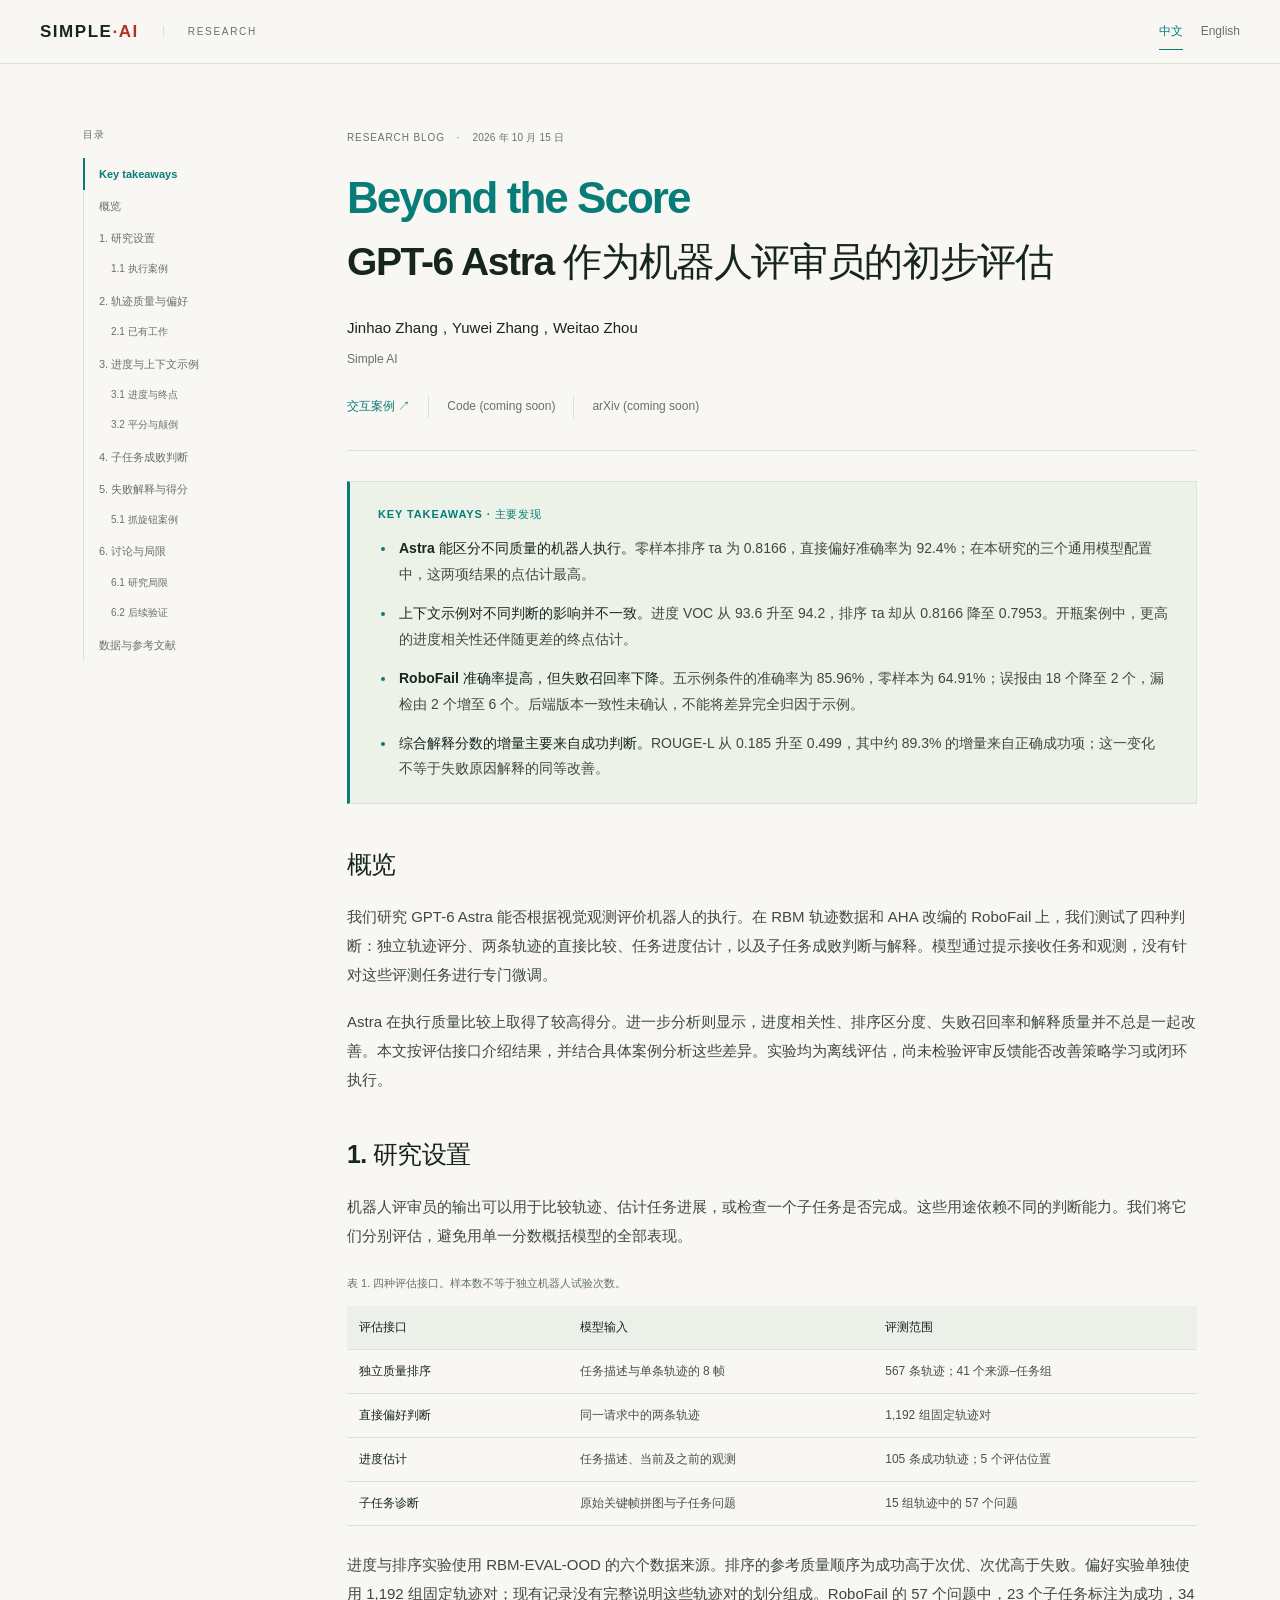
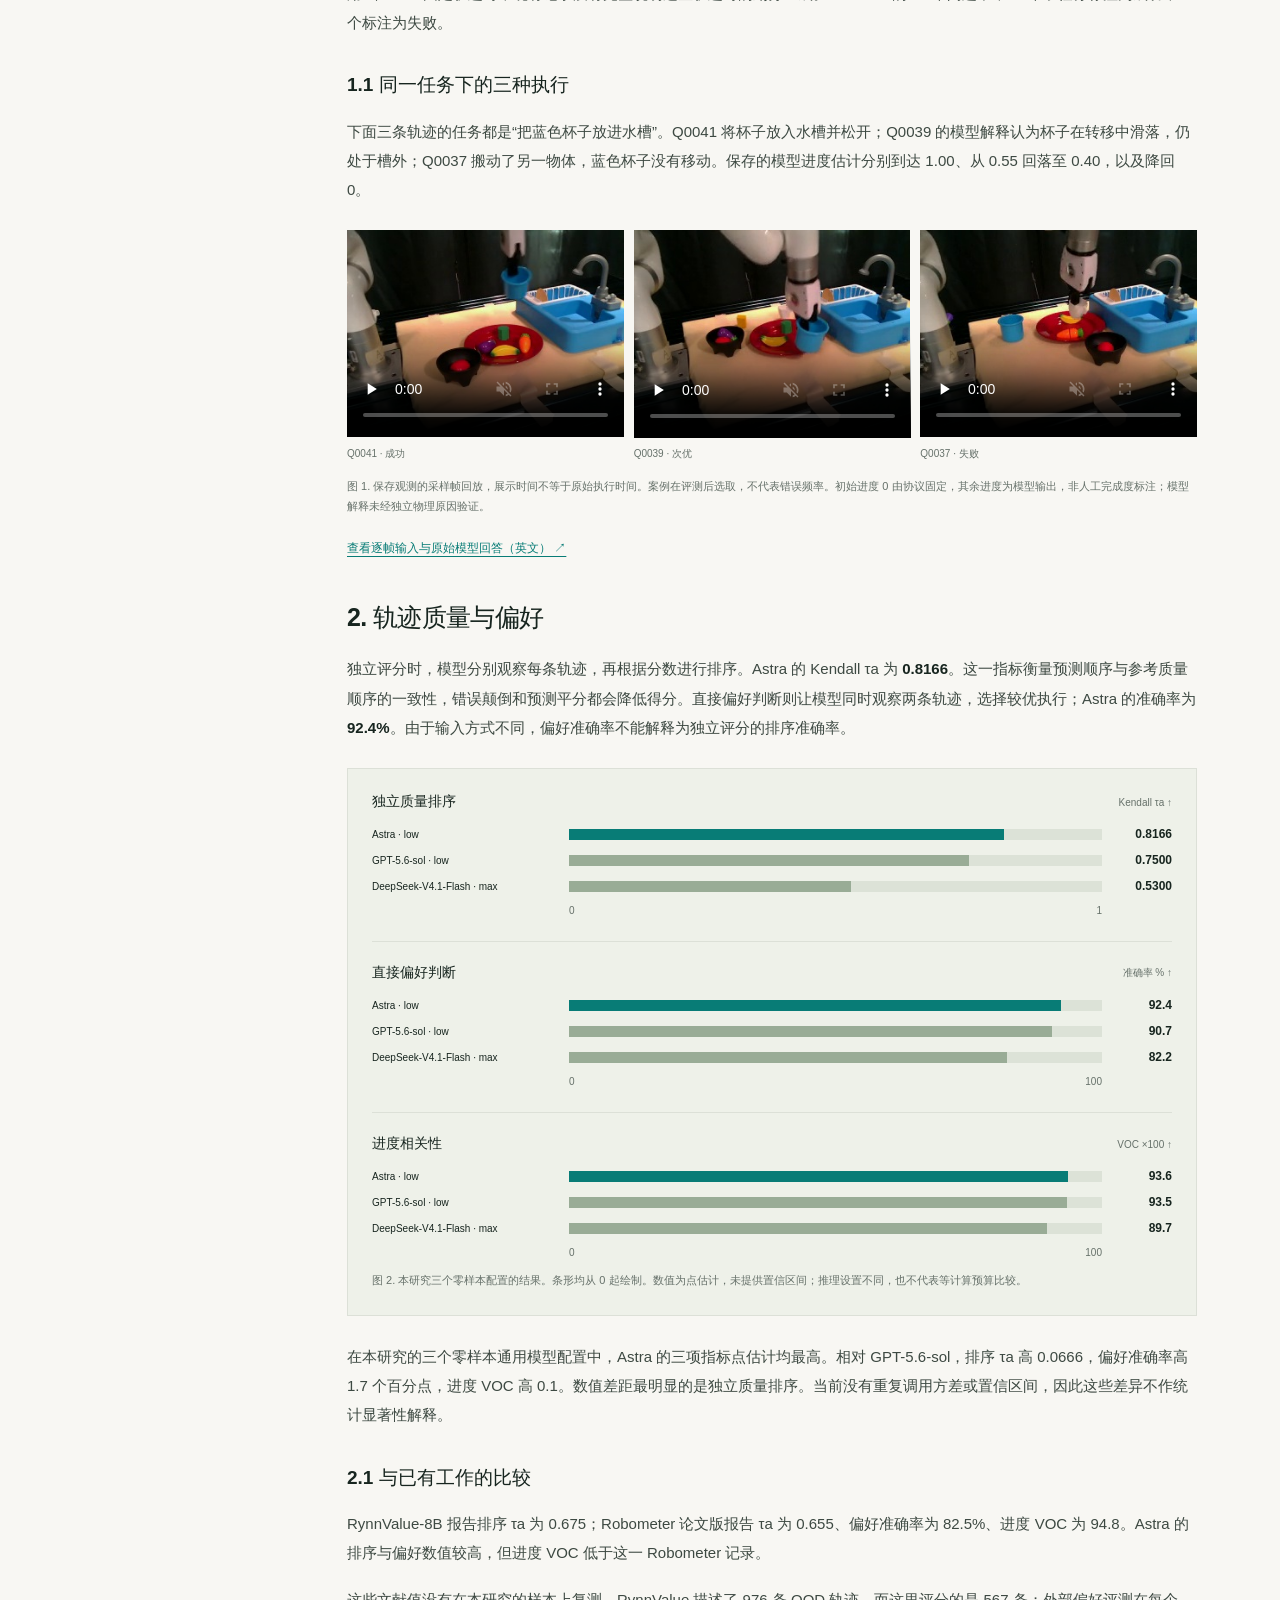
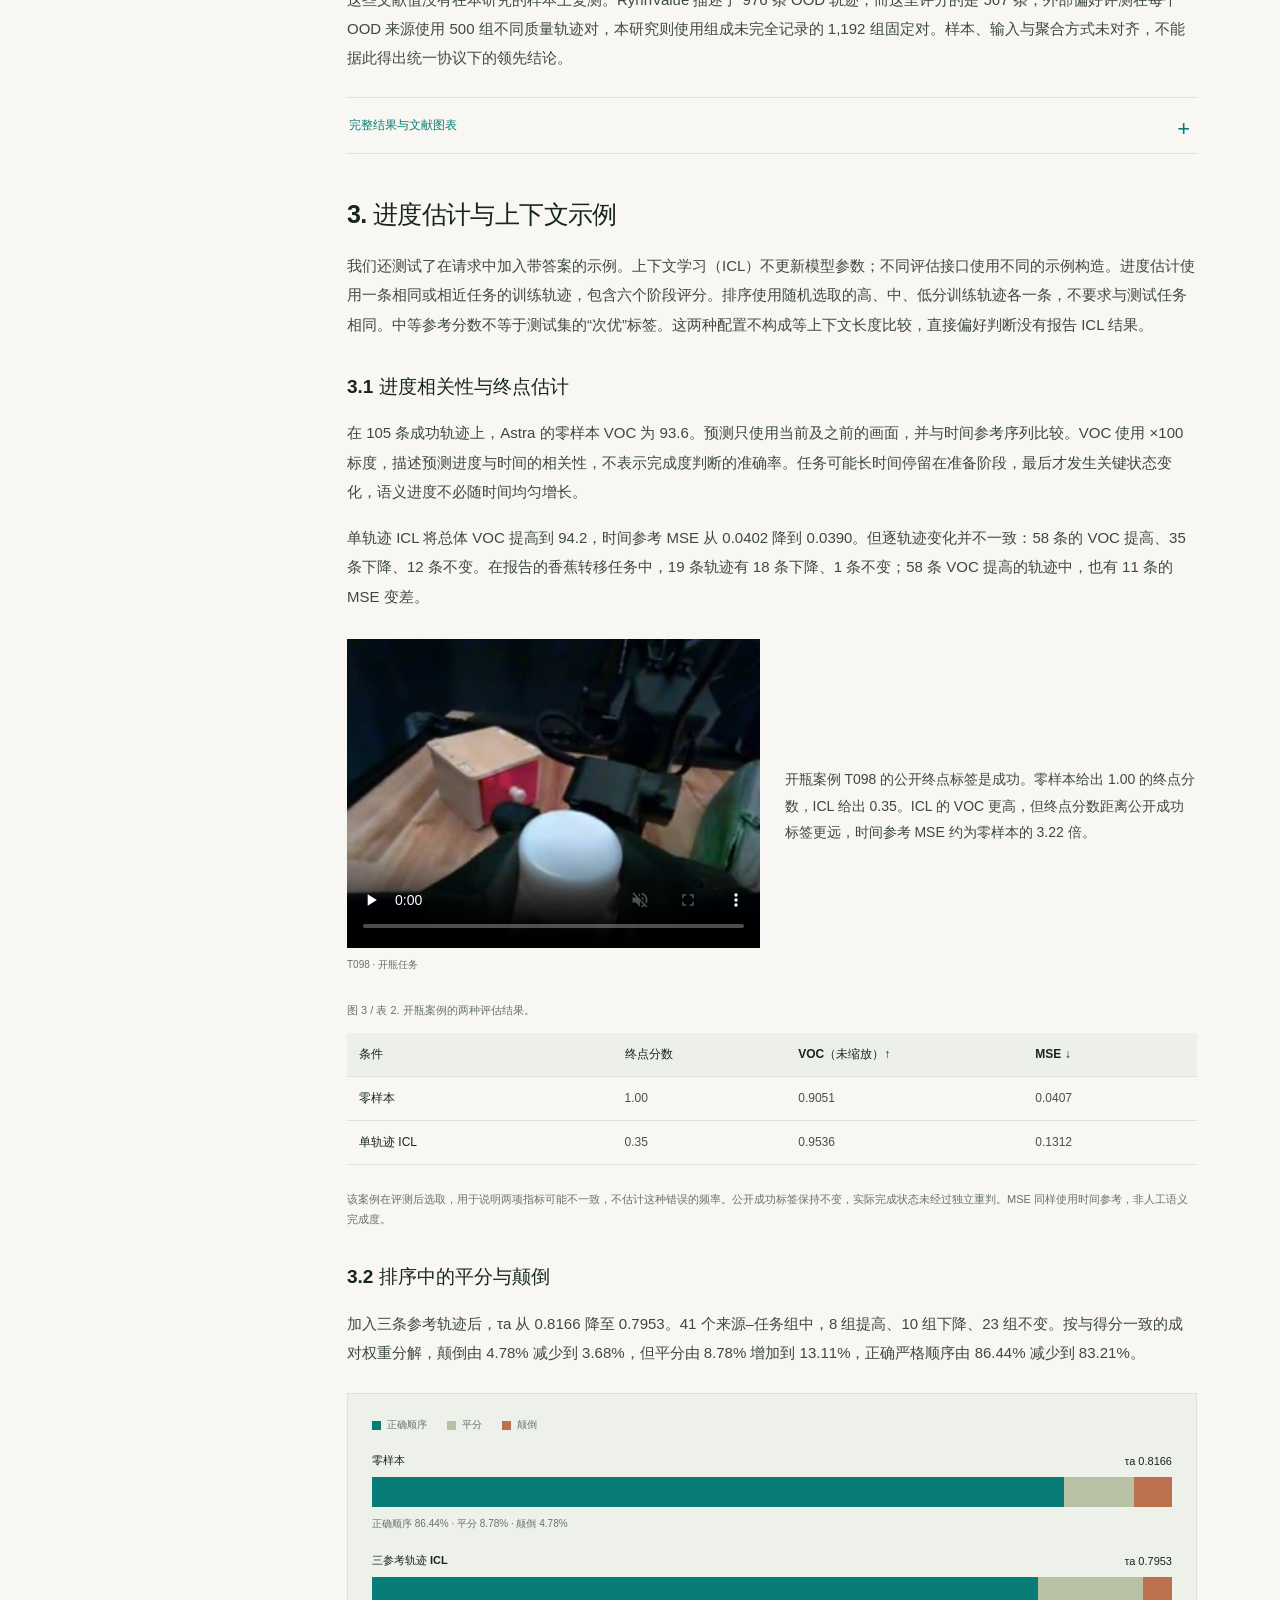
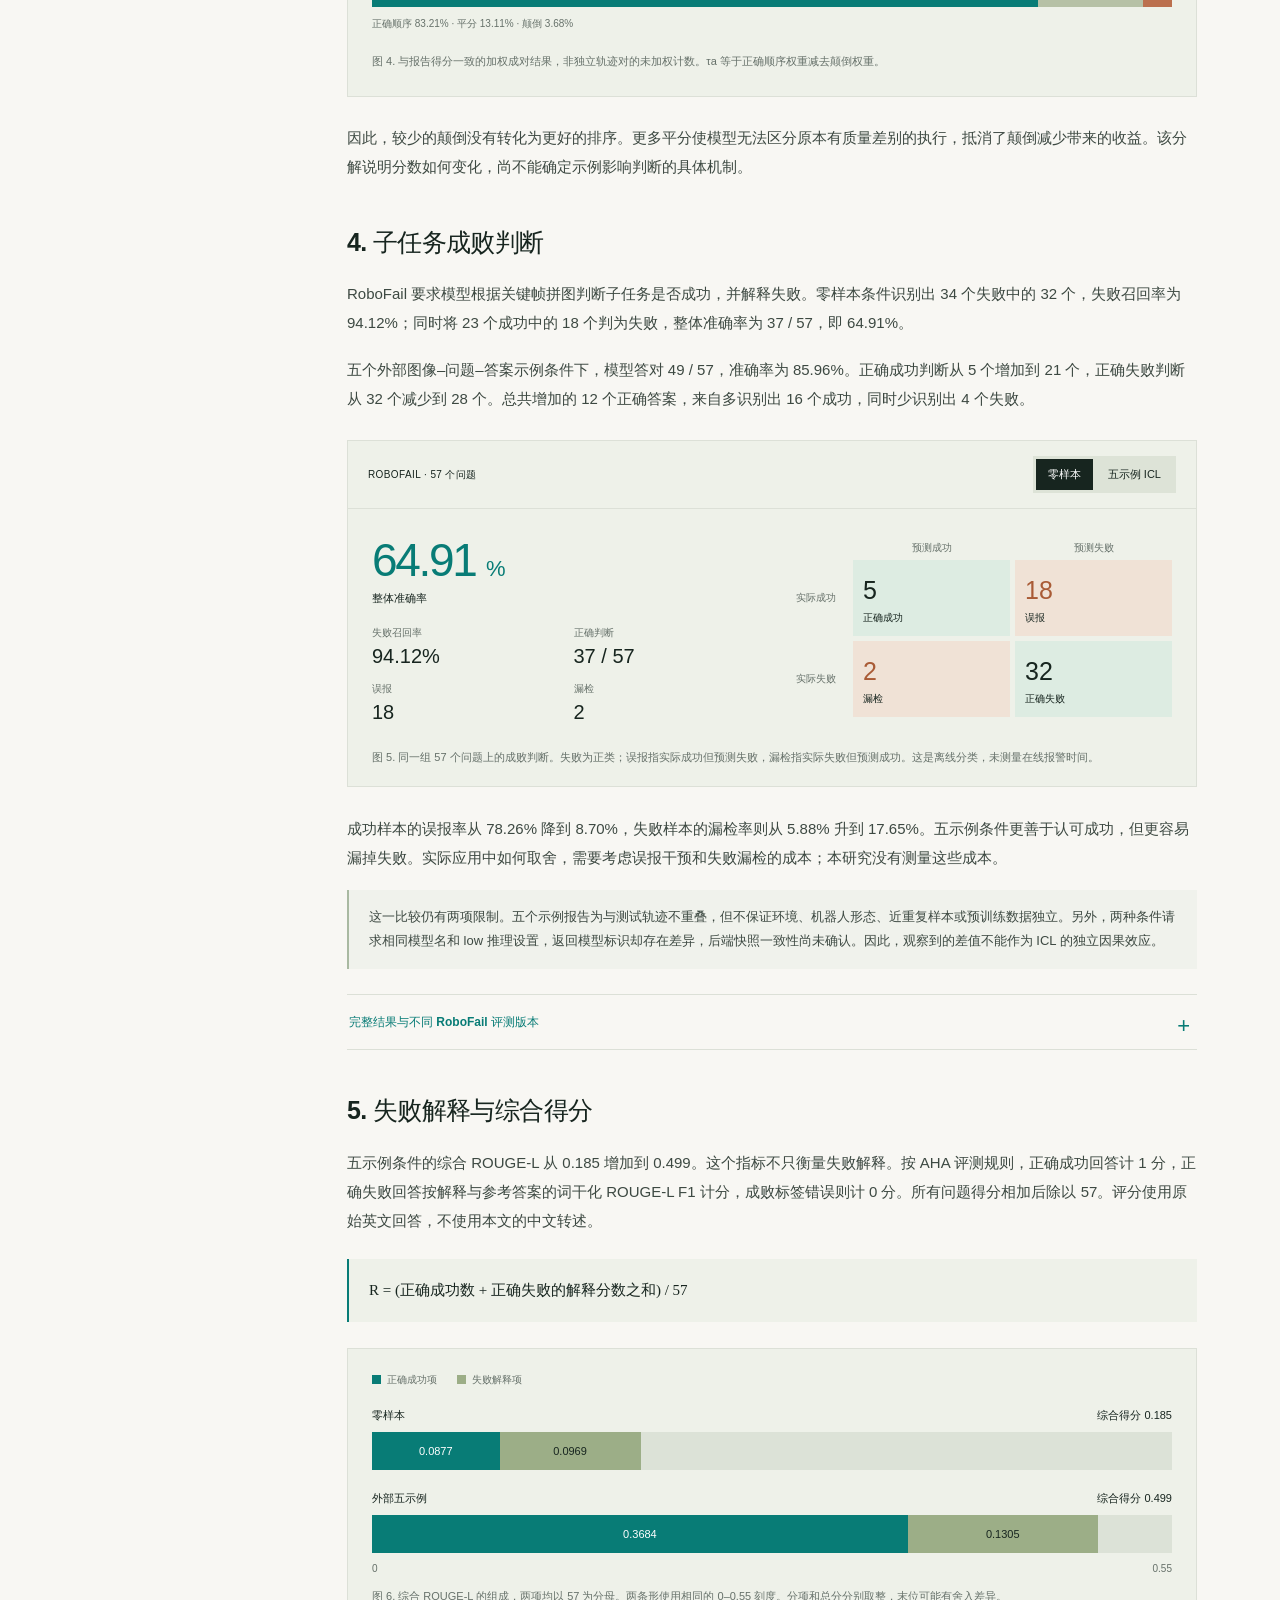
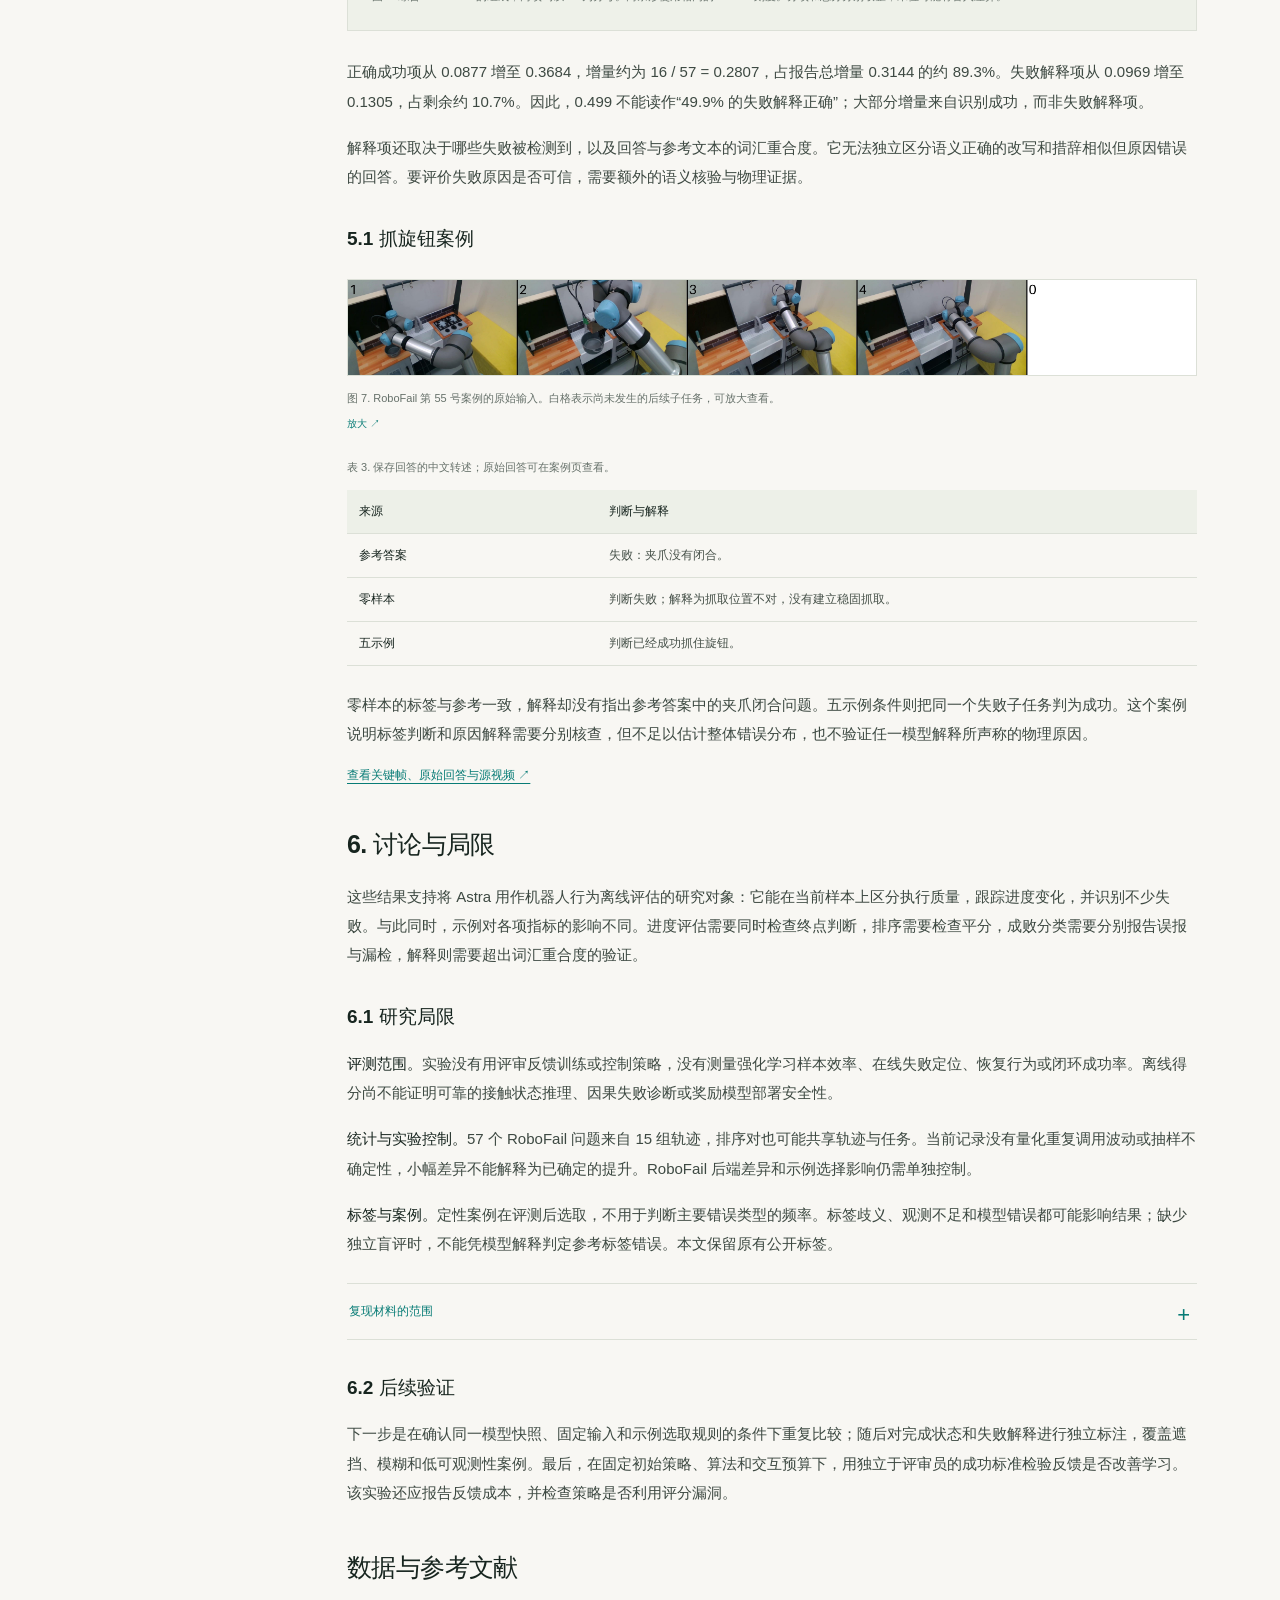
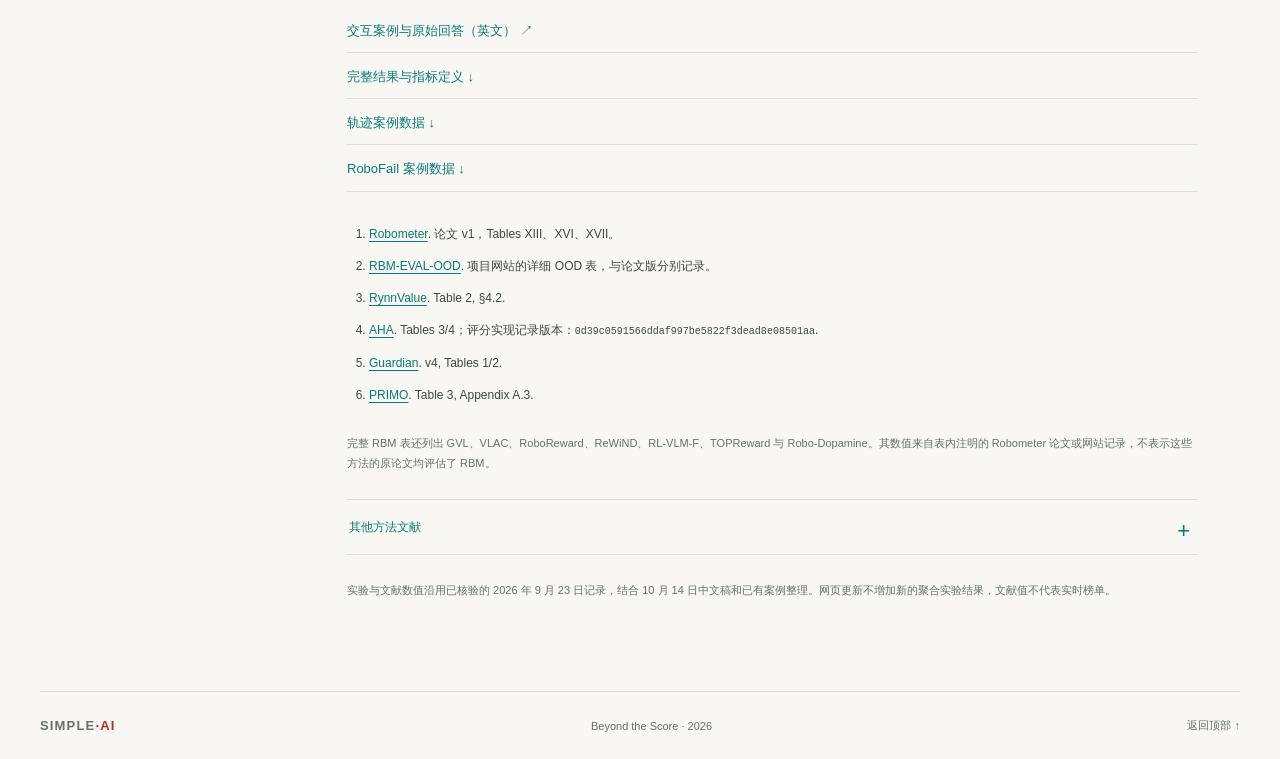
==== commit e2f8f42f: "Publish bilingual research article with authors and key takeaways" ====
--- a/index.html
+++ b/index.html
@@ -1,191 +1,169 @@
 <!doctype html>
 <html lang="zh-CN">
 <head>
-  <meta charset="utf-8">
+<meta charset="utf-8">
 <meta name="viewport" content="width=device-width,initial-scale=1">
-  <meta name="theme-color" content="#f8f7f3">
-  <meta name="description" content="Beyond the Score：Astra 能否成为机器人的评审员？Simple AI 在 RBM 与 RoboFail 上探索通用多模态模型的轨迹质量判断、任务进度估计与失败识别能力。">
-  <meta property="og:title" content="Beyond the Score：Astra 能否成为机器人的评审员？">
+<title>Beyond the Score：GPT-6 Astra 作为机器人评审员的初步评估 · Simple AI</title>
+<meta name="description" content="机器人轨迹质量、进度估计与失败诊断：GPT-6 Astra 的离线评估结果、上下文示例分析与研究局限。">
+<meta name="theme-color" content="#f8f7f3">
+<meta name="citation_author" content="Jinhao Zhang">
+<meta name="citation_author" content="Yuwei Zhang">
+<meta name="citation_author" content="Weitao Zhou">
+<meta property="og:title" content="Beyond the Score：GPT-6 Astra 作为机器人评审员的初步评估">
+<meta property="og:description" content="机器人轨迹质量、进度估计与失败诊断：GPT-6 Astra 的离线评估结果、上下文示例分析与研究局限。">
 <meta property="og:type" content="article">
-<meta property="og:description" content="从质量比较到失败解释：Astra 的离线机器人评估能力、上下文示例带来的取舍，以及高分背后的判断边界。">
-  <title>Beyond the Score：Astra 能否成为机器人的“评审员”？ · Simple AI</title>
-  <link rel="icon" href="assets/favicon.svg" type="image/svg+xml">
+<link rel="alternate" hreflang="zh-CN" href="index.html">
+<link rel="alternate" hreflang="en" href="en.html">
+<link rel="icon" href="assets/favicon.svg" type="image/svg+xml">
 <link rel="stylesheet" href="blog.css">
 <script src="blog.js" defer>
 </script>
 </head>
 <body>
-<a class="skip" href="#overview">跳到正文</a>
+<a class="skip" href="#takeaways">跳到正文</a>
 <header class="header">
-<div class="header-inner wrap">
-<a class="brand" href="#top" aria-label="Simple AI 返回顶部">SIMPLE<span>·AI</span>
+<div class="wrap header-inner">
+<a class="brand" href="#top" aria-label="Simple AI">SIMPLE<span>·AI</span>
 </a>
-<span class="research">RESEARCH / 研究博客</span>
-<nav aria-label="主导航">
-<a href="#overview">概览</a>
-<a href="#results">研究发现</a>
-<a href="#outlook">边界与展望</a>
-<a href="evidence.html#trajectories">交互案例 ↗</a>
+<span class="research">RESEARCH</span>
+<nav class="language-switch" aria-label="语言">
+<a data-language-link href="index.html" lang="zh-CN" hreflang="zh-CN" aria-current="page">中文</a>
+<a data-language-link href="en.html" lang="en" hreflang="en" >English</a>
 </nav>
-<a class="button" href="#setup">方法与证据 <span aria-hidden="true">↓</span>
-</a>
 </div>
 </header>
-<div id="reading-progress" class="reading-progress" aria-hidden="true">
+<div id="reading-progress" aria-hidden="true">
 </div>
 <main id="top">
-<section class="hero" aria-labelledby="hero-title">
-<div class="mosaic" aria-hidden="true">
-<img src="assets/rbm/q0041-poster.jpg" alt="">
-<img src="assets/rbm/t098-poster.jpg" alt="">
-<img src="assets/rbm/t011-poster.jpg" alt="">
-<img src="assets/rbm/q0039-poster.jpg" alt="">
-</div>
-<div class="hero-inner wrap">
-<div class="overline">
-<span>
-<i class="dot">
-</i>SIMPLE AI · ROBOT EVALUATION</span>
-<span>RESEARCH BLOG / 2026</span>
-</div>
-<h1 id="hero-title">Beyond<br>the <span>Score.</span>
-</h1>
-<h2>Astra 能否成为机器人的“评审员”？</h2>
-<p class="hero-note">Early Evaluations of GPT-6 Astra as a Robot Critic</p>
-<div class="hero-actions">
-<a class="button light" href="#overview">阅读研究博客 <span aria-hidden="true">↓</span>
-</a>
-<a class="button outline" href="evidence.html#trajectories">探索交互案例 <span aria-hidden="true">↗</span>
-</a>
-</div>
-</div>
-</section>
-<div class="wrap meta">
-<div class="meta-left">
-<span class="avatar" aria-hidden="true">S</span>
-<strong>Simple AI 研究团队</strong>
-<span>更新于 2026 年 10 月 15 日</span>
-</div>
-<span>研究博客 · 约 18 分钟阅读</span>
-</div>
 <div class="wrap article-shell">
 <aside class="toc" aria-label="文章目录">
-<p class="toc-label">ON THIS PAGE / 目录</p>
-<a href="#overview" class="active">研究概览</a>
-<a href="#setup">怎样评估评审员</a>
-<a href="#results">质量与偏好</a>
-<a href="#context">进度与示例</a>
-<a href="#failure">成败判断</a>
-<a href="#explanations">解释分数背后</a>
-<a href="#outlook">边界与下一步</a>
-<a href="#resources">数据与参考</a>
-<a class="toc-report" href="evidence.html#trajectories">交互案例（英文） ↗</a>
+<p>目录</p>
+<nav>
+<a class="" href="#takeaways">Key takeaways</a>
+<a class="" href="#overview">概览</a>
+<a class="" href="#setup">1. 研究设置</a>
+<a class="subsection" href="#trajectory-cases">1.1 执行案例</a>
+<a class="" href="#results">2. 轨迹质量与偏好</a>
+<a class="subsection" href="#literature">2.1 已有工作</a>
+<a class="" href="#context">3. 进度与上下文示例</a>
+<a class="subsection" href="#progress">3.1 进度与终点</a>
+<a class="subsection" href="#ranking-context">3.2 平分与颠倒</a>
+<a class="" href="#failure">4. 子任务成败判断</a>
+<a class="" href="#explanations">5. 失败解释与得分</a>
+<a class="subsection" href="#knob-case">5.1 抓旋钮案例</a>
+<a class="" href="#outlook">6. 讨论与局限</a>
+<a class="subsection" href="#limitations">6.1 研究局限</a>
+<a class="subsection" href="#next-steps">6.2 后续验证</a>
+<a class="" href="#resources">数据与参考文献</a>
+</nav>
 </aside>
 <article class="article">
-<section id="overview" class="intro" data-toc>
-<p>机器人把杯子搬到了水槽旁边，是否就算完成了“把蓝色杯子放进水槽”？如果它搬动的是另一只杯子呢？一个有用的机器人评审员，需要把画面里的动作与任务目标对应起来：看出什么已经完成、什么仍未发生，以及什么时候应该判定失败。</p>
-<p>我们评估了通用多模态模型 GPT-6 Astra 在<strong>无需这些评测任务专用微调</strong>的情况下，能否提供这样的判断。在 RBM 轨迹评估和 AHA 改编的 RoboFail 子任务评估中，我们分别测试了独立评分、两条轨迹的直接比较、过程进度估计，以及成败判断与解释。</p>
-<p class="abstract-line">
-<strong>Astra 在这组离线评测中表现出较强的执行质量区分能力。但“分数更高”和“反馈更可靠”之间，仍有需要拆开检查的差距。</strong>加入上下文示例后，部分指标上升，另一些判断却退步。理解这些变化，是把模型用作机器人评审员的关键一步。</p>
-<div class="metrics" aria-label="Astra 零样本结果">
-<div class="metric">
-<b>0.8166</b>
-<span>独立质量排序 · Kendall τa</span>
-<em>567 条轨迹 / 41 个来源–任务组</em>
-</div>
-<div class="metric">
-<b>92.4<small>%</small>
-</b>
-<span>直接偏好判断 · 准确率</span>
-<em>1,192 组固定轨迹对</em>
-</div>
-<div class="metric">
-<b>93.6</b>
-<span>进度相关性 · VOC ×100</span>
-<em>105 条成功轨迹</em>
-</div>
-</div>
-<p class="fine">初步离线结果。VOC 是相关性指标；偏好准确率是模型选对较优轨迹的比例。两者均不是机器人执行成功率。</p>
+<header class="article-title">
+<p class="publication-meta">RESEARCH BLOG <span>·</span> <time datetime="2026-10-15">2026 年 10 月 15 日</time>
+</p>
+<h1>
+<span class="title-name">Beyond the Score</span>
+<span class="title-description">GPT-6 Astra 作为机器人评审员的初步评估</span>
+</h1>
+<div class="author-block">
+<p class="authors">
+<span>Jinhao Zhang</span>, <span>Yuwei Zhang</span>, <span>Weitao Zhou</span>
+</p>
+<p class="organization">Simple AI</p>
+</div>
+<div class="publication-links" aria-label="研究材料">
+<a href="evidence.html#trajectories">交互案例 ↗</a>
+<span class="unreleased">Code <small>(coming soon)</small>
+</span>
+<span class="unreleased">arXiv <small>(coming soon)</small>
+</span>
+</div>
+</header>
+<section id="takeaways" class="key-takeaways" data-toc>
+<h2>Key takeaways · 主要发现</h2>
+<ul>
+<li>
+<strong>Astra 能区分不同质量的机器人执行。</strong>零样本排序 τa 为 0.8166，直接偏好准确率为 92.4%；在本研究的三个通用模型配置中，这两项结果的点估计最高。</li>
+<li>
+<strong>上下文示例对不同判断的影响并不一致。</strong>进度 VOC 从 93.6 升至 94.2，排序 τa 却从 0.8166 降至 0.7953。开瓶案例中，更高的进度相关性还伴随更差的终点估计。</li>
+<li>
+<strong>RoboFail 准确率提高，但失败召回率下降。</strong>五示例条件的准确率为 85.96%，零样本为 64.91%；误报由 18 个降至 2 个，漏检由 2 个增至 6 个。后端版本一致性未确认，不能将差异完全归因于示例。</li>
+<li>
+<strong>综合解释分数的增量主要来自成功判断。</strong>ROUGE-L 从 0.185 升至 0.499，其中约 89.3% 的增量来自正确成功项；这一变化不等于失败原因解释的同等改善。</li>
+</ul>
 </section>
-<section id="setup" class="article-section" data-toc>
-<p class="eyebrow">01 / WHAT MAKES A USEFUL CRITIC?</p>
-<h2 class="section-title">先看执行，再问四个不同的问题</h2>
-<p>考虑同一个指令：<strong>把蓝色杯子放进水槽。</strong>下面三段回放分别对应成功、次优和失败轨迹。它们都有明显的机械臂运动，却并不意味着相同的任务进展。</p>
-<div class="demo" aria-label="同一任务下的三种机器人执行">
-<figure>
-<video controls playsinline muted preload="none" poster="assets/rbm/q0041-poster.jpg" src="assets/rbm/q0041-replay.mp4" aria-label="杯子任务的成功轨迹">
-</video>
-<figcaption>01 / 成功执行 · Q0041</figcaption>
-</figure>
-<figure>
-<video controls playsinline muted preload="none" poster="assets/rbm/q0039-poster.jpg" src="assets/rbm/q0039-replay.mp4" aria-label="杯子任务的次优轨迹">
-</video>
-<figcaption>02 / 次优执行 · Q0039</figcaption>
-</figure>
-<figure>
-<video controls playsinline muted preload="none" poster="assets/rbm/q0037-poster.jpg" src="assets/rbm/q0037-replay.mp4" aria-label="杯子任务的对象错误轨迹">
-</video>
-<figcaption>03 / 对象错误 · Q0037</figcaption>
-</figure>
-</div>
-<p class="fine">同一任务，不同执行质量。视频为评测记录的采样帧回放，播放速度仅供展示。</p>
-<div class="case-notes">
-<p>
-<strong>Q0041 · 放进去并松开。</strong>在保存的五个观测位置，模型给出的进度从 0 逐步到达 1.00；末端解释提到杯子已经位于水槽内，夹爪已撤离。</p>
-<p>
-<strong>Q0039 · 接近目标后退步。</strong>模型认为杯子在靠近水槽时从夹爪滑落，仍位于槽外，进度由 0.55 降至 0.40。</p>
-<p>
-<strong>Q0037 · 搬动了错误对象。</strong>蓝色杯子没有被放入水槽。模型在识别到搬动的是另一物体后，将估计进度降回 0。</p>
-</div>
-<p class="fine">这些是评测后选取的补充定性案例，展示保存的模型判断，不代表错误发生频率。初始进度 0 由协议固定；后续数值不是人工标注的完成百分比，解释也未经独立物理原因验证。</p>
-<a class="inline-link" href="evidence.html#trajectories">逐帧查看输入与模型原始回答（英文） ↗</a>
-<p>从这些例子出发，我们把“看懂机器人”拆成四种评估接口。<strong>独立评分和直接比较使用不同的输入；过程相关性和终点是否完成，也需要分别检验。</strong>
-</p>
-<div class="table-scroll" role="region" aria-label="四种评估接口及其样本范围" tabindex="0">
+<section id="overview" class="" data-toc>
+<h2>概览</h2>
+<p class="">我们研究 GPT-6 Astra 能否根据视觉观测评价机器人的执行。在 RBM 轨迹数据和 AHA 改编的 RoboFail 上，我们测试了四种判断：独立轨迹评分、两条轨迹的直接比较、任务进度估计，以及子任务成败判断与解释。模型通过提示接收任务和观测，没有针对这些评测任务进行专门微调。</p>
+<p class="">Astra 在执行质量比较上取得了较高得分。进一步分析则显示，进度相关性、排序区分度、失败召回率和解释质量并不总是一起改善。本文按评估接口介绍结果，并结合具体案例分析这些差异。实验均为离线评估，尚未检验评审反馈能否改善策略学习或闭环执行。</p>
+</section>
+<section id="setup" class="" data-toc>
+<h2>1. 研究设置</h2>
+<p class="">机器人评审员的输出可以用于比较轨迹、估计任务进展，或检查一个子任务是否完成。这些用途依赖不同的判断能力。我们将它们分别评估，避免用单一分数概括模型的全部表现。</p>
+<div class="table-scroll" role="region" aria-label="表 1. 四种评估接口。样本数不等于独立机器人试验次数。" tabindex="0">
 <table>
-<caption>四种评估接口及其样本范围</caption>
+<caption>表 1. 四种评估接口。样本数不等于独立机器人试验次数。</caption>
 <thead>
 <tr>
 <th scope="col">评估接口</th>
-<th scope="col">模型看到什么</th>
-<th scope="col">评测范围与判断对象</th>
+<th scope="col">模型输入</th>
+<th scope="col">评测范围</th>
 </tr>
 </thead>
 <tbody>
 <tr>
 <th scope="row">独立质量排序</th>
-<td>任务描述 + 单条轨迹的 8 帧</td>
-<td>567 条轨迹、41 个来源–任务组；参考顺序：成功 &gt; 次优 &gt; 失败</td>
+<td>任务描述与单条轨迹的 8 帧</td>
+<td>567 条轨迹；41 个来源–任务组</td>
 </tr>
 <tr>
 <th scope="row">直接偏好判断</th>
 <td>同一请求中的两条轨迹</td>
-<td>1,192 组固定轨迹对；选择较优执行</td>
+<td>1,192 组固定轨迹对</td>
 </tr>
 <tr>
 <th scope="row">进度估计</th>
-<td>任务描述 + 当前及之前的观测</td>
-<td>105 条成功轨迹，5 个评估位置；与时间参考比较</td>
+<td>任务描述、当前及之前的观测</td>
+<td>105 条成功轨迹；5 个评估位置</td>
 </tr>
 <tr>
 <th scope="row">子任务诊断</th>
-<td>原始关键帧拼图 + 子任务问题</td>
-<td>15 组轨迹中的 57 个问题；23 个成功、34 个失败</td>
+<td>原始关键帧拼图与子任务问题</td>
+<td>15 组轨迹中的 57 个问题</td>
 </tr>
 </tbody>
 </table>
 </div>
-<p>进度和排序实验覆盖 RBM-EVAL-OOD 的六个数据来源。偏好实验的 1,192 组轨迹对单独报告：现有记录未完整说明其划分组成，不能直接把它当作与外部 OOD 偏好评测完全一致的测试集。RoboFail 则使用 AHA 发布的图像–问题形式，而不是把连续视频直接输入模型。</p>
+<p class="">进度与排序实验使用 RBM-EVAL-OOD 的六个数据来源。排序的参考质量顺序为成功高于次优、次优高于失败。偏好实验单独使用 1,192 组固定轨迹对；现有记录没有完整说明这些轨迹对的划分组成。RoboFail 的 57 个问题中，23 个子任务标注为成功，34 个标注为失败。</p>
+<h3 id="trajectory-cases" data-toc>1.1 同一任务下的三种执行</h3>
+<p class="">下面三条轨迹的任务都是“把蓝色杯子放进水槽”。Q0041 将杯子放入水槽并松开；Q0039 的模型解释认为杯子在转移中滑落，仍处于槽外；Q0037 搬动了另一物体，蓝色杯子没有移动。保存的模型进度估计分别到达 1.00、从 0.55 回落至 0.40，以及降回 0。</p>
+<div class="demo">
+<figure>
+<video controls playsinline muted preload="none" poster="assets/rbm/q0041-poster.jpg" src="assets/rbm/q0041-replay.mp4" aria-label="Q0041 · 成功">
+</video>
+<figcaption>Q0041 · 成功</figcaption>
+</figure>
+<figure>
+<video controls playsinline muted preload="none" poster="assets/rbm/q0039-poster.jpg" src="assets/rbm/q0039-replay.mp4" aria-label="Q0039 · 次优">
+</video>
+<figcaption>Q0039 · 次优</figcaption>
+</figure>
+<figure>
+<video controls playsinline muted preload="none" poster="assets/rbm/q0037-poster.jpg" src="assets/rbm/q0037-replay.mp4" aria-label="Q0037 · 失败">
+</video>
+<figcaption>Q0037 · 失败</figcaption>
+</figure>
+</div>
+<p class="fine">图 1. 保存观测的采样帧回放，展示时间不等于原始执行时间。案例在评测后选取，不代表错误频率。初始进度 0 由协议固定，其余进度为模型输出，非人工完成度标注；模型解释未经独立物理原因验证。</p>
+<a class="inline-link" href="evidence.html#trajectories">查看逐帧输入与原始模型回答（英文） ↗</a>
 </section>
-<section id="results" class="article-section" data-toc>
-<p class="eyebrow">02 / COMPARING EXECUTIONS</p>
-<h2 class="section-title">Astra 最清晰的优势，体现在执行质量的区分</h2>
-<p>在独立评分中，模型分别观察每条轨迹，然后用评分诱导出质量顺序。Astra 的 Kendall τa 为 <strong>0.8166</strong>。这个指标衡量预测顺序与参考质量等级的一致性：正确的严格顺序有利于得分，颠倒顺序会扣分，把原本有质量差别的轨迹打成平分也会损失区分能力。</p>
-<p>在直接偏好判断中，两条轨迹同时出现在请求里，模型选择执行得更好的一条。Astra 在 1,192 组固定轨迹对上的准确率为 <strong>92.4%</strong>。这说明它在当前输入与样本下具备较强的比较能力，但这项准确率不能替代独立评分的排序指标。</p>
+<section id="results" class="" data-toc>
+<h2>2. 轨迹质量与偏好</h2>
+<p class="">独立评分时，模型分别观察每条轨迹，再根据分数进行排序。Astra 的 Kendall τa 为 <strong>0.8166</strong>。这一指标衡量预测顺序与参考质量顺序的一致性，错误颠倒和预测平分都会降低得分。直接偏好判断则让模型同时观察两条轨迹，选择较优执行；Astra 的准确率为 <strong>92.4%</strong>。由于输入方式不同，偏好准确率不能解释为独立评分的排序准确率。</p>
 <figure class="study-figure">
 <div class="study-chart">
-<h3>独立质量排序<small>Kendall τa ↑</small>
-</h3>
+<h4>独立质量排序<small>Kendall τa ↑</small>
+</h4>
 <div class="study-row">
 <span>Astra · low</span>
 <div class="study-track" aria-hidden="true">
@@ -197,7 +175,7 @@
 <div class="study-row">
 <span>GPT-5.6-sol · low</span>
 <div class="study-track" aria-hidden="true">
-<i class="" style="width:75%">
+<i class="" style="width:75.0%">
 </i>
 </div>
 <b>0.7500</b>
@@ -205,7 +183,7 @@
 <div class="study-row">
 <span>DeepSeek-V4.1-Flash · max</span>
 <div class="study-track" aria-hidden="true">
-<i class="" style="width:53%">
+<i class="" style="width:53.0%">
 </i>
 </div>
 <b>0.5300</b>
@@ -216,8 +194,8 @@
 </div>
 </div>
 <div class="study-chart">
-<h3>直接偏好判断<small>准确率（%）↑</small>
-</h3>
+<h4>直接偏好判断<small>准确率 % ↑</small>
+</h4>
 <div class="study-row">
 <span>Astra · low</span>
 <div class="study-track" aria-hidden="true">
@@ -248,8 +226,8 @@
 </div>
 </div>
 <div class="study-chart">
-<h3>进度相关性<small>VOC ×100 ↑</small>
-</h3>
+<h4>进度相关性<small>VOC ×100 ↑</small>
+</h4>
 <div class="study-row">
 <span>Astra · low</span>
 <div class="study-track" aria-hidden="true">
@@ -279,24 +257,24 @@
 <span>100</span>
 </div>
 </div>
-<figcaption>本研究的三个零样本配置。条形从 0 起绘制；数值是报告点估计，未提供置信区间，不是等计算预算或统计显著性比较。</figcaption>
-</figure>
-<p>在本研究的三个零样本通用模型配置中，Astra 三项指标的点估计都最高。与 GPT-5.6-sol 相比，其排序 τa 高 <strong>0.0666</strong>，偏好准确率高 <strong>1.7 个百分点</strong>；进度 VOC 只高 <strong>0.1</strong>。因此，当前更鲜明的数值差距在质量排序上，不能把三项结果笼统写成同样幅度的提升。</p>
-<h3>怎样看待专用模型的结果？</h3>
-<p>已有工作的结果提供了有价值的背景。例如，RynnValue-8B 报告排序 τa 为 0.675，Robometer 论文版报告 0.655；Robometer 的偏好准确率为 82.5%，进度 VOC 为 94.8。Astra 的排序和偏好数值较高，而进度 VOC 低于这一 Robometer 论文记录。</p>
-<p>这些数值<strong>并非在统一协议下复测</strong>。RynnValue 描述了 976 条 OOD 轨迹，而这里评分的是 567 条；外部偏好评测每个 OOD 数据来源有 500 组不同质量对比，而本研究有 1,192 组固定对。样本、输入和聚合方式未完全对齐，因此我们把文献结果作为背景，保留来源版本，不据此宣称统一排行榜领先。</p>
+<figcaption>图 2. 本研究三个零样本配置的结果。条形均从 0 起绘制。数值为点估计，未提供置信区间；推理设置不同，也不代表等计算预算比较。</figcaption>
+</figure>
+<p class="">在本研究的三个零样本通用模型配置中，Astra 的三项指标点估计均最高。相对 GPT-5.6-sol，排序 τa 高 0.0666，偏好准确率高 1.7 个百分点，进度 VOC 高 0.1。数值差距最明显的是独立质量排序。当前没有重复调用方差或置信区间，因此这些差异不作统计显著性解释。</p>
+<h3 id="literature" data-toc>2.1 与已有工作的比较</h3>
+<p class="">RynnValue-8B 报告排序 τa 为 0.675；Robometer 论文版报告 τa 为 0.655、偏好准确率为 82.5%、进度 VOC 为 94.8。Astra 的排序与偏好数值较高，但进度 VOC 低于这一 Robometer 记录。</p>
+<p class="">这些文献值没有在本研究的样本上复测。RynnValue 描述了 976 条 OOD 轨迹，而这里评分的是 567 条；外部偏好评测在每个 OOD 来源使用 500 组不同质量轨迹对，本研究则使用组成未完全记录的 1,192 组固定对。样本、输入与聚合方式未对齐，不能据此得出统一协议下的领先结论。</p>
 <details class="research-detail">
-<summary>展开完整 RBM 结果与文献图表</summary>
-<div class="table-scroll" role="region" aria-label="RBM 结果记录：不同来源与版本单独保留" tabindex="0">
+<summary>完整结果与文献图表</summary>
+<div class="table-scroll" role="region" aria-label="完整 RBM 结果：保留不同来源与版本。" tabindex="0">
 <table>
-<caption>RBM 结果记录：不同来源与版本单独保留</caption>
+<caption>完整 RBM 结果：保留不同来源与版本。</caption>
 <thead>
 <tr>
 <th scope="col">配置</th>
-<th scope="col">数值来源</th>
+<th scope="col">来源</th>
 <th scope="col">VOC ×100 ↑</th>
-<th scope="col">Kendall τa ↑</th>
-<th scope="col">偏好准确率 % ↑</th>
+<th scope="col">τa ↑</th>
+<th scope="col">偏好 % ↑</th>
 </tr>
 </thead>
 <tbody>
@@ -429,94 +407,55 @@
 </tbody>
 </table>
 </div>
-<p>Robometer 论文版与网站版分别报告 VOC 94.8 / 94.0、τa 0.655 / 0.643，保留为两条记录，不择优合并。模型名中的 RBM-1M 与 RoboReward data 指训练数据；空项表示没有核实的数值。ICL 条件不是一个额外模型，也不与零样本结果择优拼接。</p>
+<p class="">Robometer 论文版与网站版分别报告 VOC 94.8 / 94.0、τa 0.655 / 0.643，分别保留，不合并。名称中的 RBM-1M 和 RoboReward data 指训练数据。空项表示没有核实的数值；ICL 不作为额外模型，也不与零样本结果择优拼接。</p>
 <figure class="figure">
-<button type="button" data-zoom aria-label="放大：完整排序结果及来源标识">
-<img loading="lazy" src="assets/figures/01_ranking.png" alt="完整排序结果及来源标识">
+<button type="button" data-zoom aria-label="放大: 独立排序完整结果">
+<img loading="lazy" src="assets/figures/01_ranking.png" alt="独立排序完整结果">
 </button>
-<figcaption>
-<span>原始完整排序图。跨论文数值为描述性对照，不能解读成同协议排名。</span>
-<span class="zoom-label" aria-hidden="true">放大 ↗</span>
+<figcaption>完整来源图；跨论文数值不是同协议排名。<span class="zoom-label" aria-hidden="true">放大 ↗</span>
 </figcaption>
 </figure>
 <figure class="figure">
-<button type="button" data-zoom aria-label="放大：完整直接偏好判断结果">
-<img loading="lazy" src="assets/figures/02_preference.png" alt="完整直接偏好判断结果">
+<button type="button" data-zoom aria-label="放大: 直接偏好完整结果">
+<img loading="lazy" src="assets/figures/02_preference.png" alt="直接偏好完整结果">
 </button>
-<figcaption>
-<span>完整偏好图。外部记录与本研究的轨迹对组成不同。</span>
-<span class="zoom-label" aria-hidden="true">放大 ↗</span>
+<figcaption>完整来源图；跨论文数值不是同协议排名。<span class="zoom-label" aria-hidden="true">放大 ↗</span>
 </figcaption>
 </figure>
 <figure class="figure">
-<button type="button" data-zoom aria-label="放大：完整进度相关性结果">
-<img loading="lazy" src="assets/figures/03_progress.png" alt="完整进度相关性结果">
+<button type="button" data-zoom aria-label="放大: 进度相关性完整结果">
+<img loading="lazy" src="assets/figures/03_progress.png" alt="进度相关性完整结果">
 </button>
-<figcaption>
-<span>完整进度图。VOC 使用 ×100 标度，不表示语义完成度准确率。</span>
-<span class="zoom-label" aria-hidden="true">放大 ↗</span>
+<figcaption>完整来源图；跨论文数值不是同协议排名。<span class="zoom-label" aria-hidden="true">放大 ↗</span>
 </figcaption>
 </figure>
 </details>
 </section>
-<section id="context" class="article-section" data-toc>
-<p class="eyebrow">03 / WHAT CONTEXT CHANGES</p>
-<h2 class="section-title">给模型示例之后，哪些判断变好了？</h2>
-<p>上下文学习（In-Context Learning，ICL）把带有答案的示例放入当前请求，不更新模型参数。它为评审员提供了一种轻量的任务说明方式。但不同接口需要的示例并不相同，我们也没有把所有示例条件当成同一种“one-shot”。</p>
-<div class="table-scroll" role="region" aria-label="三种不同的上下文构造" tabindex="0">
-<table>
-<caption>三种不同的上下文构造</caption>
-<thead>
-<tr>
-<th scope="col">接口</th>
-<th scope="col">加入的上下文</th>
-<th scope="col">观察到的总体变化</th>
-</tr>
-</thead>
-<tbody>
-<tr>
-<th scope="row">进度估计</th>
-<td>1 条相同或相近任务的训练轨迹，含 6 个阶段评分</td>
-<td>VOC 93.6 → 94.2；时间参考 MSE 0.0402 → 0.0390</td>
-</tr>
-<tr>
-<th scope="row">独立排序</th>
-<td>随机选择高、中、低分的 3 条训练参考轨迹，不要求任务匹配</td>
-<td>τa 0.8166 → 0.7953</td>
-</tr>
-<tr>
-<th scope="row">子任务诊断</th>
-<td>固定 5 个外部图像–问题–答案示例</td>
-<td>准确率 64.91% → 85.96%；失败召回率 94.12% → 82.35%</td>
-</tr>
-</tbody>
-</table>
-</div>
-<p class="fine">排序中的中等参考分数不等于测试集的“次优”类别；这些配置不是等示例数量或等上下文长度的比较。未报告直接偏好判断的 ICL 结果。RoboFail 的后端版本一致性尚未确认，相关差异不作因果解释。</p>
-<h3>相关性更高，仍然可能看错终点</h3>
-<p>零样本下，Astra 在 105 条成功轨迹上的进度 VOC 为 93.6。模型每次只能看到当前及之前的观测，随后将其预测与时间推进的参考序列比较。这个结果说明预测趋势与时间有较高一致性，<strong>并不说明 93.6% 的任务阶段判断正确</strong>。机器人可能长时间准备，最后才完成关键动作，语义进度不必随时间匀速增加。</p>
-<p>加入一条参考轨迹后，整体 VOC 上升到 94.2，时间参考 MSE 略降。但 105 条轨迹中，VOC 改善 58 条、下降 35 条、不变 12 条；在报告的香蕉转移任务中，19 条有 18 条下降、1 条不变。甚至在 VOC 提高的 58 条里，也有 11 条的 MSE 变差。平均数没有描述全部变化。</p>
+<section id="context" class="" data-toc>
+<h2>3. 进度估计与上下文示例</h2>
+<p class="">我们还测试了在请求中加入带答案的示例。上下文学习（ICL）不更新模型参数；不同评估接口使用不同的示例构造。进度估计使用一条相同或相近任务的训练轨迹，包含六个阶段评分。排序使用随机选取的高、中、低分训练轨迹各一条，不要求与测试任务相同。中等参考分数不等于测试集的“次优”标签。这两种配置不构成等上下文长度比较，直接偏好判断没有报告 ICL 结果。</p>
+<h3 id="progress" data-toc>3.1 进度相关性与终点估计</h3>
+<p class="">在 105 条成功轨迹上，Astra 的零样本 VOC 为 93.6。预测只使用当前及之前的画面，并与时间参考序列比较。VOC 使用 ×100 标度，描述预测进度与时间的相关性，不表示完成度判断的准确率。任务可能长时间停留在准备阶段，最后才发生关键状态变化，语义进度不必随时间均匀增长。</p>
+<p class="">单轨迹 ICL 将总体 VOC 提高到 94.2，时间参考 MSE 从 0.0402 降到 0.0390。但逐轨迹变化并不一致：58 条的 VOC 提高、35 条下降、12 条不变。在报告的香蕉转移任务中，19 条轨迹有 18 条下降、1 条不变；58 条 VOC 提高的轨迹中，也有 11 条的 MSE 变差。</p>
 <div class="feature-case">
 <figure>
-<video controls playsinline muted preload="none" poster="assets/rbm/t098-poster.jpg" src="assets/rbm/t098-replay.mp4" aria-label="开瓶任务 T098 的采样帧回放">
+<video controls playsinline muted preload="none" poster="assets/rbm/t098-poster.jpg" src="assets/rbm/t098-replay.mp4" aria-label="T098 · 开瓶任务">
 </video>
-<figcaption>T098 / 开瓶任务 · 公开终点标签：成功</figcaption>
+<figcaption>T098 · 开瓶任务</figcaption>
 </figure>
 <div>
-<p class="eyebrow">CASE STUDY / THE ENDPOINT</p>
-<h3>同一次开瓶，两个终点估计</h3>
-<p>零样本给出 1.00，单轨迹 ICL 给出 0.35。ICL 的时间相关性更高，但终点估计距离公开成功标签更远，时间参考 MSE 约为零样本的 3.22 倍。</p>
-</div>
-</div>
-<div class="table-scroll" role="region" aria-label="开瓶案例：趋势一致性与终点判断可以不一致" tabindex="0">
+<p class="">开瓶案例 T098 的公开终点标签是成功。零样本给出 1.00 的终点分数，ICL 给出 0.35。ICL 的 VOC 更高，但终点分数距离公开成功标签更远，时间参考 MSE 约为零样本的 3.22 倍。</p>
+</div>
+</div>
+<div class="table-scroll" role="region" aria-label="图 3 / 表 2. 开瓶案例的两种评估结果。" tabindex="0">
 <table>
-<caption>开瓶案例：趋势一致性与终点判断可以不一致</caption>
+<caption>图 3 / 表 2. 开瓶案例的两种评估结果。</caption>
 <thead>
 <tr>
 <th scope="col">条件</th>
-<th scope="col">终点估计</th>
-<th scope="col">VOC（未乘 100）↑</th>
-<th scope="col">时间参考 MSE ↓</th>
+<th scope="col">终点分数</th>
+<th scope="col">VOC（未缩放）↑</th>
+<th scope="col">MSE ↓</th>
 </tr>
 </thead>
 <tbody>
@@ -535,9 +474,9 @@
 </tbody>
 </table>
 </div>
-<p class="fine">该案例在评测后选取，是反例说明，不是这类错误的频率估计。我们保留公开成功标签，没有独立重判实际完成状态。MSE 仍以时间为参考，而非独立人工完成度标注。</p>
-<h3>排序颠倒减少了，平分却更多了</h3>
-<p>三条参考轨迹加入排序请求后，τa 从 0.8166 降至 0.7953。41 个来源–任务组中，8 组改善、10 组下降、23 组不变。拆开成对排序结果可以看到：错误颠倒的权重确实下降，但正确严格顺序也减少，更多轨迹被打成了平分。</p>
+<p class="fine">该案例在评测后选取，用于说明两项指标可能不一致，不估计这种错误的频率。公开成功标签保持不变，实际完成状态未经过独立重判。MSE 同样使用时间参考，非人工语义完成度。</p>
+<h3 id="ranking-context" data-toc>3.2 排序中的平分与颠倒</h3>
+<p class="">加入三条参考轨迹后，τa 从 0.8166 降至 0.7953。41 个来源–任务组中，8 组提高、10 组下降、23 组不变。按与得分一致的成对权重分解，颠倒由 4.78% 减少到 3.68%，但平分由 8.78% 增加到 13.11%，正确严格顺序由 86.44% 减少到 83.21%。</p>
 <figure class="study-figure">
 <div class="stack-key">
 <span>
@@ -554,7 +493,7 @@
 <strong>零样本</strong>
 <span>τa 0.8166</span>
 </div>
-<div class="outcome-stack" role="img" aria-label="零样本：正确顺序 86.44%，平分 8.78%，颠倒 4.78%">
+<div class="outcome-stack" role="img" aria-label="正确顺序 86.44% · 平分 8.78% · 颠倒 4.78%">
 <span style="width:86.44%">
 </span>
 <span style="width:8.78%">
@@ -567,7 +506,7 @@
 <strong>三参考轨迹 ICL</strong>
 <span>τa 0.7953</span>
 </div>
-<div class="outcome-stack" role="img" aria-label="ICL：正确顺序 83.21%，平分 13.11%，颠倒 3.68%">
+<div class="outcome-stack" role="img" aria-label="正确顺序 83.21% · 平分 13.11% · 颠倒 3.68%">
 <span style="width:83.21%">
 </span>
 <span style="width:13.11%">
@@ -576,28 +515,26 @@
 </span>
 </div>
 <p class="stack-values">正确顺序 83.21% · 平分 13.11% · 颠倒 3.68%</p>
-<figcaption>与报告得分一致的加权成对结果，三部分合计 100%；不是独立轨迹对的未加权计数。τa 对应正确顺序权重减去颠倒权重。</figcaption>
-</figure>
-<p>这提示我们：评审员除了避免把坏执行排到前面，还需要保留对不同质量的区分。如果分数更保守、更多执行落到同一档，错误颠倒减少也未必带来更好的排序。这是一项指标分解观察，尚不能确定造成变化的机制。</p>
+<figcaption>图 4. 与报告得分一致的加权成对结果，非独立轨迹对的未加权计数。τa 等于正确顺序权重减去颠倒权重。</figcaption>
+</figure>
+<p class="">因此，较少的颠倒没有转化为更好的排序。更多平分使模型无法区分原本有质量差别的执行，抵消了颠倒减少带来的收益。该分解说明分数如何变化，尚不能确定示例影响判断的具体机制。</p>
 </section>
-<section id="failure" class="article-section" data-toc>
-<p class="eyebrow">04 / FEWER FALSE ALARMS, MORE MISSES</p>
-<h2 class="section-title">识别成功更准了，但也漏掉了更多失败</h2>
-<p>轨迹比较告诉我们哪一次执行更好，子任务诊断则要求更直接的回答：眼前这一步成功了吗？为什么？我们在 AHA 改编的 RoboFail 上评估这一能力：模型收到原始关键帧拼图和问题，返回成败判断及解释。共 57 个问题来自 15 组操作轨迹，其中 23 个参考标签为成功，34 个为失败。</p>
-<p>零样本识别出了 <strong>34 个失败中的 32 个</strong>，失败召回率为 94.12%。但它同时把 23 个成功子任务中的 18 个判成失败，因此整体只答对 37 个，准确率为 64.91%。这个条件下，模型倾向于较保守地判定失败。</p>
-<p>五个外部示例条件答对了 <strong>49 / 57</strong>，准确率为 85.96%。拆开后可以看到：正确成功判断由 5 个增加到 21 个，但正确失败判断由 32 个减少到 28 个。总共多答对的 12 个，来自多识别出 16 个成功，同时少识别出 4 个失败。</p>
-<div class="diagnosis">
+<section id="failure" class="" data-toc>
+<h2>4. 子任务成败判断</h2>
+<p class="">RoboFail 要求模型根据关键帧拼图判断子任务是否成功，并解释失败。零样本条件识别出 34 个失败中的 32 个，失败召回率为 94.12%；同时将 23 个成功中的 18 个判为失败，整体准确率为 37 / 57，即 64.91%。</p>
+<p class="">五个外部图像–问题–答案示例条件下，模型答对 49 / 57，准确率为 85.96%。正确成功判断从 5 个增加到 21 个，正确失败判断从 32 个减少到 28 个。总共增加的 12 个正确答案，来自多识别出 16 个成功，同时少识别出 4 个失败。</p>
+<figure class="diagnosis">
 <div class="diagnosis-header">
-<span class="eyebrow">ROBOFAIL / 57 个子任务问题</span>
-<div class="switch" role="group" aria-label="选择失败识别条件">
+<span>ROBOFAIL · 57 个问题</span>
+<div class="switch" role="group" aria-label="选择评测条件">
 <button type="button" data-condition="0" aria-pressed="true">零样本</button>
 <button type="button" data-condition="1" aria-pressed="false">五示例 ICL</button>
 </div>
 </div>
-<div class="diagnosis-body" aria-live="polite" aria-atomic="true">
+    <div class="diagnosis-body" aria-live="polite" aria-atomic="true">
 <div class="accuracy">
 <b>
-<span id="accuracy" style="display:inline;font-size:inherit">64.91</span>
+<span id="accuracy">64.91</span>
 <small>%</small>
 </b>
 <span>整体准确率</span>
@@ -606,13 +543,13 @@
 </div>
 <div>正确判断<strong id="correct">37 / 57</strong>
 </div>
-<div>误报成功子任务<strong id="false-alarms">18</strong>
-</div>
-<div>漏检失败子任务<strong id="misses">2</strong>
-</div>
-</div>
-</div>
-<div class="matrix" role="group" aria-label="混淆矩阵">
+<div>误报<strong id="false-alarms">18</strong>
+</div>
+<div>漏检<strong id="misses">2</strong>
+</div>
+</div>
+</div>
+    <div class="matrix" role="group" aria-label="混淆矩阵">
 <span>
 </span>
 <span class="label">预测成功</span>
@@ -627,27 +564,23 @@
 <b data-cell>2</b>漏检</div>
 <div class="cell">
 <b data-cell>32</b>正确失败</div>
-<span class="matrix-legend">切换条件，查看两类错误如何变化</span>
-</div>
-</div>
-</div>
-<p class="fine">以失败为正类：误报是“实际成功、预测失败”，漏检是“实际失败、预测成功”。这里是离线问题分类，不是带时间戳的在线报警。可切换条件查看原始计数。</p>
-<p>因此，更高的准确率并不意味着更强的失败发现能力。五示例条件下，成功样本误报由 18 个降到 2 个，误报率从 78.26% 降到 8.70%；失败漏检则从 2 个增到 6 个，漏检率从 5.88% 升到 17.65%。是否值得接受这一取舍，取决于不必要干预与漏检的实际成本，当前实验没有测量部署成本或闭环收益。</p>
-<aside class="method-note">
-<strong>这项比较的实验边界</strong>
-<p>五个外部示例报告为与测试轨迹不重叠，但这不等于环境、机器人形态、近重复样本或预训练数据独立。两种条件虽请求相同模型名和 low 推理设置，返回的模型标识存在差异，尚未确认后端快照一致。因此这里描述的是条件间观察到的变化，不能把全部差值归因于 ICL。</p>
-</aside>
+</div>
+</div>
+    <figcaption>图 5. 同一组 57 个问题上的成败判断。失败为正类；误报指实际成功但预测失败，漏检指实际失败但预测成功。这是离线分类，未测量在线报警时间。</figcaption>
+</figure>
+<p class="">成功样本的误报率从 78.26% 降到 8.70%，失败样本的漏检率则从 5.88% 升到 17.65%。五示例条件更善于认可成功，但更容易漏掉失败。实际应用中如何取舍，需要考虑误报干预和失败漏检的成本；本研究没有测量这些成本。</p>
+<p class="method-note">这一比较仍有两项限制。五个示例报告为与测试轨迹不重叠，但不保证环境、机器人形态、近重复样本或预训练数据独立。另外，两种条件请求相同模型名和 low 推理设置，返回模型标识却存在差异，后端快照一致性尚未确认。因此，观察到的差值不能作为 ICL 的独立因果效应。</p>
 <details class="research-detail">
-<summary>展开 AHA 结果与其他 RoboFail 评测版本</summary>
-<div class="table-scroll" role="region" aria-label="本研究与 AHA 文献记录：精确问题集合对齐未验证" tabindex="0">
+<summary>完整结果与不同 RoboFail 评测版本</summary>
+<div class="table-scroll" role="region" aria-label="本研究与 AHA 文献记录；精确问题集合对齐未验证。" tabindex="0">
 <table>
-<caption>本研究与 AHA 文献记录：精确问题集合对齐未验证</caption>
+<caption>本研究与 AHA 文献记录；精确问题集合对齐未验证。</caption>
 <thead>
 <tr>
 <th scope="col">配置</th>
 <th scope="col">来源</th>
-<th scope="col">标签准确率 % ↑</th>
-<th scope="col">综合 ROUGE-L ↑</th>
+<th scope="col">准确率 % ↑</th>
+<th scope="col">ROUGE-L ↑</th>
 </tr>
 </thead>
 <tbody>
@@ -720,30 +653,25 @@
 </tbody>
 </table>
 </div>
-<p>AHA-13B 的 Vicuna 与 Llama-2 版本分开记录。文献中的零分保留为原报告值，不解读成模型本身完全没有相关能力。上述外部数据未在我们的 57 个问题上重跑，也未独立重新评分。</p>
+<p class="">外部结果未在本研究的 57 个问题上重跑或独立重评分。AHA-13B 的 Vicuna 与 Llama-2 版本单独保留。文献中的零分按原记录呈现，不解释为模型本身完全没有相关能力。</p>
 <figure class="figure">
-<button type="button" data-zoom aria-label="放大：RoboFail 标签准确率完整结果">
-<img loading="lazy" src="assets/figures/04_robofail_icl.png" alt="RoboFail 标签准确率完整结果">
+<button type="button" data-zoom aria-label="放大: 子任务成败判断完整结果">
+<img loading="lazy" src="assets/figures/04_robofail_icl.png" alt="子任务成败判断完整结果">
 </button>
-<figcaption>
-<span>本研究与 AHA 文献值分开呈现；不是统一样本上的模型排名。</span>
-<span class="zoom-label" aria-hidden="true">放大 ↗</span>
+<figcaption>本研究与文献值分开呈现，非统一样本排名。<span class="zoom-label" aria-hidden="true">放大 ↗</span>
 </figcaption>
 </figure>
 <figure class="figure">
-<button type="button" data-zoom aria-label="放大：RoboFail 综合 ROUGE-L 完整结果">
-<img loading="lazy" src="assets/figures/05_robofail_icl.png" alt="RoboFail 综合 ROUGE-L 完整结果">
+<button type="button" data-zoom aria-label="放大: 综合 ROUGE-L 完整结果">
+<img loading="lazy" src="assets/figures/05_robofail_icl.png" alt="综合 ROUGE-L 完整结果">
 </button>
-<figcaption>
-<span>综合 ROUGE-L 包含分类项与词汇重合项，解释见下一节。</span>
-<span class="zoom-label" aria-hidden="true">放大 ↗</span>
+<figcaption>综合分数包含成败分类项，其定义见下一节。<span class="zoom-label" aria-hidden="true">放大 ↗</span>
 </figcaption>
 </figure>
-<h3>同名 RoboFail，不代表同一组问题</h3>
-<p>Guardian 使用 153 个执行样本和 30 个规划样本；PRIMO 使用 Cosmos 筛选的 100 个样本。Astra 在这两套改编评测上没有可报告的结果，不能把本研究的 85.96% 放进它们的排名。</p>
-<div class="table-scroll" role="region" aria-label="Guardian 文献记录：153 个执行 / 30 个规划样本" tabindex="0">
+<p class="">Guardian 使用 153 个执行样本与 30 个规划样本；PRIMO 使用 Cosmos 筛选的 100 个样本。它们与本研究的评测范围不同，且没有 Astra 在这两套数据上的结果。下列文献记录分别列示，不与本研究的 85.96% 合并排名。</p>
+<div class="table-scroll" role="region" aria-label="Guardian v4，Tables 1/2。+GF 表示使用 GuardianFail-36k 训练。" tabindex="0">
 <table>
-<caption>Guardian 文献记录：153 个执行 / 30 个规划样本</caption>
+<caption>Guardian v4，Tables 1/2。+GF 表示使用 GuardianFail-36k 训练。</caption>
 <thead>
 <tr>
 <th scope="col">配置</th>
@@ -800,10 +728,9 @@
 </tbody>
 </table>
 </div>
-<p class="fine">+GF 表示使用 GuardianFail-36k 训练。来源为 Guardian v4 Tables 1/2。</p>
-<div class="table-scroll" role="region" aria-label="PRIMO 文献记录：100 个 Cosmos 筛选样本" tabindex="0">
+<div class="table-scroll" role="region" aria-label="PRIMO, Table 3 / Appendix A.3." tabindex="0">
 <table>
-<caption>PRIMO 文献记录：100 个 Cosmos 筛选样本</caption>
+<caption>PRIMO, Table 3 / Appendix A.3.</caption>
 <thead>
 <tr>
 <th scope="col">配置</th>
@@ -858,45 +785,26 @@
 </tbody>
 </table>
 </div>
-<p class="fine">来源为 PRIMO Table 3 / Appendix A.3。不同评测没有补造缺失的召回率或解释分数。</p>
 </details>
 </section>
-<section id="explanations" class="article-section" data-toc>
-<p class="eyebrow">05 / BEYOND AN EXPLANATION SCORE</p>
-<h2 class="section-title">解释得分上升，究竟奖励了什么？</h2>
-<p>五示例条件下，基准综合 ROUGE-L 从 0.185 上升到 0.499。这看起来像是解释质量的大幅提升，但要理解这个数字，必须先看评分规则。</p>
-<div class="scoring-rule">
-<div>
-<span>01</span>
-<strong>成功，且判断正确</strong>
-<p>该问题计 1 分。</p>
-</div>
-<div>
-<span>02</span>
-<strong>失败，且判断正确</strong>
-<p>用解释与参考答案的词干化 ROUGE-L F1 计分。</p>
-</div>
-<div>
-<span>03</span>
-<strong>成败标签判断错误</strong>
-<p>该问题计 0 分。</p>
-</div>
-</div>
-<p>将三类得分相加，再除以全部 57 个问题，就得到这里的综合分数。也就是说，<strong>正确识别成功本身就能增加“解释”总分</strong>，无须提供更好的失败原因。评分使用原始英文回答，不使用博客中的中文转述。</p>
+<section id="explanations" class="" data-toc>
+<h2>5. 失败解释与综合得分</h2>
+<p class="">五示例条件的综合 ROUGE-L 从 0.185 增加到 0.499。这个指标不只衡量失败解释。按 AHA 评测规则，正确成功回答计 1 分，正确失败回答按解释与参考答案的词干化 ROUGE-L F1 计分，成败标签错误则计 0 分。所有问题得分相加后除以 57。评分使用原始英文回答，不使用本文的中文转述。</p>
+<div class="formula" role="math" aria-label="综合得分等于正确成功数加上正确失败的解释分数总和，再除以57">R = (正确成功数 + 正确失败的解释分数之和) / 57</div>
 <figure class="study-figure">
 <div class="stack-key rouge-key">
 <span>
 <i>
-</i>正确成功贡献</span>
+</i>正确成功项</span>
 <span>
 <i>
-</i>正确失败的解释贡献</span>
+</i>失败解释项</span>
 </div>
 <div class="stack-heading">
 <strong>零样本</strong>
 <span>综合得分 0.185</span>
 </div>
-<div class="rouge-stack" role="img" aria-label="零样本：正确成功贡献 0.0877，失败解释贡献 0.0969">
+<div class="rouge-stack" role="img" aria-label="零样本: 0.0877 + 0.0969">
 <span style="width:15.945454545454544%">0.0877</span>
 <span style="width:17.618181818181817%">0.0969</span>
 </div>
@@ -904,135 +812,143 @@
 <strong>外部五示例</strong>
 <span>综合得分 0.499</span>
 </div>
-<div class="rouge-stack" role="img" aria-label="外部五示例：正确成功贡献 0.3684，失败解释贡献 0.1305">
+<div class="rouge-stack" role="img" aria-label="外部五示例: 0.3684 + 0.1305">
 <span style="width:66.98181818181817%">0.3684</span>
 <span style="width:23.727272727272727%">0.1305</span>
 </div>
 <div class="chart-axis full">
 <span>0</span>
-<span>共同刻度：0–0.55</span>
 <span>0.55</span>
 </div>
-<figcaption>两个贡献项的分母都是 57。分项与总分分别四舍五入，末位可能不完全相加；该分解不作因果归因。</figcaption>
-</figure>
-<p>正确成功项从 0.0877 增加到 0.3684，变化约为 16 / 57 = 0.2807，占报告总增量 0.3144 的约 <strong>89.3%</strong>。失败解释项从 0.0969 增到 0.1305，贡献剩余约 10.7%。因此，0.499 <strong>不表示 49.9% 的失败解释正确</strong>，增幅也不能直接写成失败机理理解能力的增幅。</p>
-<p>解释项同时受“哪些失败被正确检测到”和“与参考文本的词汇重合程度”影响。语义正确的改写可能重合度较低；词句相似的回答也可能说错原因。要判断解释是否忠实，还需要独立的语义和物理证据核验。</p>
-<h3>抓旋钮：标签答对，也未必解释对</h3>
+<figcaption>图 6. 综合 ROUGE-L 的组成，两项均以 57 为分母。两条形使用相同的 0–0.55 刻度。分项和总分分别取整，末位可能有舍入差异。</figcaption>
+</figure>
+<p class="">正确成功项从 0.0877 增至 0.3684，增量约为 16 / 57 = 0.2807，占报告总增量 0.3144 的约 89.3%。失败解释项从 0.0969 增至 0.1305，占剩余约 10.7%。因此，0.499 不能读作“49.9% 的失败解释正确”；大部分增量来自识别成功，而非失败解释项。</p>
+<p class="">解释项还取决于哪些失败被检测到，以及回答与参考文本的词汇重合度。它无法独立区分语义正确的改写和措辞相似但原因错误的回答。要评价失败原因是否可信，需要额外的语义核验与物理证据。</p>
+<h3 id="knob-case" data-toc>5.1 抓旋钮案例</h3>
 <figure class="figure">
-<button type="button" data-zoom aria-label="放大抓旋钮案例的原始输入拼图">
-<img loading="lazy" src="assets/robofail/case-055-input.jpg" alt="RoboFail 第 55 号抓旋钮子任务的原始模型输入拼图；白色格子代表尚未发生的后续子任务。">
+<button type="button" data-zoom aria-label="放大: 抓旋钮子任务的原始模型输入拼图">
+<img loading="lazy" src="assets/robofail/case-055-input.jpg" alt="抓旋钮子任务的原始模型输入拼图">
 </button>
-<figcaption>
-<span>抓旋钮案例的原始输入拼图。白格来自数据本身，表示后续子任务；可放大查看。</span>
-<span class="zoom-label" aria-hidden="true">放大 ↗</span>
+<figcaption>图 7. RoboFail 第 55 号案例的原始输入。白格表示尚未发生的后续子任务，可放大查看。<span class="zoom-label" aria-hidden="true">放大 ↗</span>
 </figcaption>
 </figure>
-<div class="response-comparison">
-<div>
-<span class="eyebrow">REFERENCE / 参考答案</span>
-<p>失败：夹爪没有闭合。</p>
-</div>
-<div>
-<span class="eyebrow">ZERO-SHOT / 零样本</span>
-<p>判断失败，但解释指向抓取位置不对、没有建立稳固抓取。</p>
-</div>
-<div>
-<span class="eyebrow">FIVE EXAMPLES / 五示例</span>
-<p>判断已成功抓住旋钮，与参考失败标签不一致。</p>
-</div>
-</div>
-<p>同一个案例里，零样本的成败标签与参考一致，理由却没有指出参考答案描述的问题；五示例条件进一步把失败判成了成功。这说明成败判断、失败检测与原因解释必须分别检查。该案例在评测后选取，我们没有把模型解释当成经过验证的物理原因，也没有据此估计整体错误分布。</p>
-<a class="inline-link" href="evidence.html#failure-cases">查看原始英文回答、关键帧与源视频 ↗</a>
+<div class="table-scroll" role="region" aria-label="表 3. 保存回答的中文转述；原始回答可在案例页查看。" tabindex="0">
+<table>
+<caption>表 3. 保存回答的中文转述；原始回答可在案例页查看。</caption>
+<thead>
+<tr>
+<th scope="col">来源</th>
+<th scope="col">判断与解释</th>
+</tr>
+</thead>
+<tbody>
+<tr>
+<th scope="row">参考答案</th>
+<td>失败：夹爪没有闭合。</td>
+</tr>
+<tr>
+<th scope="row">零样本</th>
+<td>判断失败；解释为抓取位置不对，没有建立稳固抓取。</td>
+</tr>
+<tr>
+<th scope="row">五示例</th>
+<td>判断已经成功抓住旋钮。</td>
+</tr>
+</tbody>
+</table>
+</div>
+<p class="">零样本的标签与参考一致，解释却没有指出参考答案中的夹爪闭合问题。五示例条件则把同一个失败子任务判为成功。这个案例说明标签判断和原因解释需要分别核查，但不足以估计整体错误分布，也不验证任一模型解释所声称的物理原因。</p>
+<a class="inline-link" href="evidence.html#failure-cases">查看关键帧、原始回答与源视频 ↗</a>
 </section>
-<section id="outlook" class="article-section" data-toc>
-<p class="eyebrow">06 / FROM EVALUATION TO LEARNING</p>
-<h2 class="section-title">什么样的反馈，才值得交给机器人？</h2>
-<p>这些初步结果表明，通用多模态模型无需针对上述任务专门微调，也能对机器人行为给出有信息量的离线判断：比较执行质量、跟踪过程变化，并识别部分失败。最有启发性的发现，是这些能力并不随着同一个总分一起变化。</p>
-<div class="takeaway">
-<p>
-<strong>评价一个机器人评审员，需要同时检查它区分了什么、漏掉了什么，以及分数究竟奖励了什么。</strong>终点完成度、严格排序与平分、误报与漏检、解释的事实依据，都应保留为单独的观察对象。</p>
-</div>
-<h3>当前证据的边界</h3>
-<p>这是一项离线探索性研究。没有策略在实验中接受评审员的反馈训练或控制，也没有测量强化学习样本效率、在线失败定位、恢复控制或真实机器人成功率的提升。当前结果尚不能证明可靠的接触状态推理、因果失败诊断，或奖励模型在部署中的安全性。</p>
-<p>统计上，57 个 RoboFail 问题聚集在 15 组轨迹中，并非 57 次独立机器人执行；排序中的轨迹对也共享轨迹和任务。现有记录没有提供重复调用方差、置信区间或完整不确定性估计。因此，VOC 的 0.6 点变化等差异应视为描述性结果，不能写成已确定的统计提升。</p>
-<p>一些选取的案例可能涉及标签歧义、视觉证据不足或模型错误，但尚无独立盲评来区分这些原因。我们保留公开标签，不用模型自己的解释推翻参考答案，也不把少量案例推广为“多数错误来自标注问题”。</p>
+<section id="outlook" class="" data-toc>
+<h2>6. 讨论与局限</h2>
+<p class="">这些结果支持将 Astra 用作机器人行为离线评估的研究对象：它能在当前样本上区分执行质量，跟踪进度变化，并识别不少失败。与此同时，示例对各项指标的影响不同。进度评估需要同时检查终点判断，排序需要检查平分，成败分类需要分别报告误报与漏检，解释则需要超出词汇重合度的验证。</p>
+<h3 id="limitations" data-toc>6.1 研究局限</h3>
+<p class="">
+<strong>评测范围。</strong>实验没有用评审反馈训练或控制策略，没有测量强化学习样本效率、在线失败定位、恢复行为或闭环成功率。离线得分尚不能证明可靠的接触状态推理、因果失败诊断或奖励模型部署安全性。</p>
+<p class="">
+<strong>统计与实验控制。</strong>57 个 RoboFail 问题来自 15 组轨迹，排序对也可能共享轨迹与任务。当前记录没有量化重复调用波动或抽样不确定性，小幅差异不能解释为已确定的提升。RoboFail 后端差异和示例选择影响仍需单独控制。</p>
+<p class="">
+<strong>标签与案例。</strong>定性案例在评测后选取，不用于判断主要错误类型的频率。标签歧义、观测不足和模型错误都可能影响结果；缺少独立盲评时，不能凭模型解释判定参考标签错误。本文保留原有公开标签。</p>
 <details class="research-detail">
-<summary>复现条件：已经知道什么，还缺少什么</summary>
-<p>目前材料提供了样本数量、示例构造、聚合结果和部分案例记录。要支持完整独立复现，还需要统一绑定以下信息：</p>
-<ul>
-<li>六个来源的身份与样本清单、偏好划分组成，以及每次输入的帧标识和分辨率。</li>
-<li>完整提示词、示例身份和选取规则，请求模型与实际返回版本、运行日期、输出预算和采样参数。</li>
-<li>解析、拒答、重试、缺失输出的处理规则，评分器版本、聚合权重和并列分数约定。</li>
-<li>逐样本预测，用于独立得分审计，以及保留轨迹或来源–任务相关性的成组不确定性估计。</li>
+<summary>复现材料的范围</summary>
+<p class="">现有材料包含评估规模、示例构造、聚合结果和部分案例。完整独立复现仍需补齐六个来源与样本清单、偏好划分组成、输入帧身份和分辨率、完整提示词与示例身份、请求及返回模型版本、运行日期、输出预算与采样设置，以及解析、拒答、重试和缺失输出规则。</p>
+<p class="">还需要评分器版本、聚合权重、并列分数约定与逐样本预测，以便审计得分，并在保留轨迹或来源–任务依赖的条件下估计不确定性。补齐材料不会自动消除后端或示例选择的混杂影响，材料缺失本身也不证明底层实验无效。</p>
+</details>
+<h3 id="next-steps" data-toc>6.2 后续验证</h3>
+<p class="">下一步是在确认同一模型快照、固定输入和示例选取规则的条件下重复比较；随后对完成状态和失败解释进行独立标注，覆盖遮挡、模糊和低可观测性案例。最后，在固定初始策略、算法和交互预算下，用独立于评审员的成功标准检验反馈是否改善学习。该实验还应报告反馈成本，并检查策略是否利用评分漏洞。</p>
+</section>
+<section id="resources" class="" data-toc>
+<h2>数据与参考文献</h2>
+<ul class="resource-links">
+<li>
+<a href="evidence.html#trajectories" >交互案例与原始回答（英文） ↗</a>
+</li>
+<li>
+<a href="data/report.json" download>完整结果与指标定义 ↓</a>
+</li>
+<li>
+<a href="data/rbm-cases.json" download>轨迹案例数据 ↓</a>
+</li>
+<li>
+<a href="data/robofail-cases.json" download>RoboFail 案例数据 ↓</a>
+</li>
 </ul>
-<p>补齐这些材料有助于衡量可重复性，但仍需单独控制模型后端和示例选择差异；现有材料缺失也不等于底层实验无效。</p>
+<ol class="references">
+<li>
+<a href="https://arxiv.org/abs/2603.02115" target="_blank" rel="noopener">Robometer</a>. 论文 v1，Tables XIII、XVI、XVII。</li>
+<li>
+<a href="https://robometer.github.io/" target="_blank" rel="noopener">RBM-EVAL-OOD</a>. 项目网站的详细 OOD 表，与论文版分别记录。</li>
+<li>
+<a href="https://arxiv.org/abs/2608.09853" target="_blank" rel="noopener">RynnValue</a>. Table 2, §4.2.</li>
+<li>
+<a href="https://aha-vlm.github.io/" target="_blank" rel="noopener">AHA</a>. Tables 3/4；评分实现记录版本：<code>0d39c0591566ddaf997be5822f3dead8e08501aa</code>.</li>
+<li>
+<a href="https://arxiv.org/html/2512.01946v4" target="_blank" rel="noopener">Guardian</a>. v4, Tables 1/2.</li>
+<li>
+<a href="https://arxiv.org/html/2603.15600" target="_blank" rel="noopener">PRIMO</a>. Table 3, Appendix A.3.</li>
+</ol>
+<p class="fine">完整 RBM 表还列出 GVL、VLAC、RoboReward、ReWiND、RL-VLM-F、TOPReward 与 Robo-Dopamine。其数值来自表内注明的 Robometer 论文或网站记录，不表示这些方法的原论文均评估了 RBM。</p>
+<details class="research-detail">
+<summary>其他方法文献</summary>
+<ul class="references">
+<li>
+<a href="https://arxiv.org/abs/2509.15937" target="_blank" rel="noopener">VLAC</a>
+</li>
+<li>
+<a href="https://arxiv.org/abs/2601.00675" target="_blank" rel="noopener">RoboReward</a>
+</li>
+<li>
+<a href="https://arxiv.org/abs/2505.10911" target="_blank" rel="noopener">ReWiND</a>
+</li>
+<li>
+<a href="https://arxiv.org/abs/2402.03681" target="_blank" rel="noopener">RL-VLM-F</a>
+</li>
+<li>
+<a href="https://arxiv.org/abs/2602.19313" target="_blank" rel="noopener">TOPReward</a>
+</li>
+<li>
+<a href="https://arxiv.org/abs/2512.23703" target="_blank" rel="noopener">Robo-Dopamine</a>
+</li>
+<li>GVL: Vision Language Models Are In-Context Value Learners. ICLR, 2025.</li>
+</ul>
 </details>
-<h3>下一步：从有信息的判断到有效的学习信号</h3>
-<p>首先，在确认相同模型快照、固定输入与示例选择规则的条件下重复比较，测量调用波动。其次，对完成状态和失败解释增加独立语义核验，覆盖模糊、遮挡和低可观测性场景。最后，在固定初始策略、学习算法、交互预算和独立成功标准下，检验评审反馈能否改善策略学习。</p>
-<p class="next-line">当评审员不仅给出更高分，还能提供更可靠的反馈，它才更有可能帮助机器人学会下一步。</p>
-<p>这一步仍是待验证的方向。后续实验应同时报告学习曲线与反馈成本，并检查策略是否利用评分漏洞，不能假定更强的离线分数自然转化成更好的机器人行为。</p>
-</section>
-<section id="resources" class="resources" data-toc>
-<p class="eyebrow">DATA & REFERENCES</p>
-<h2 class="section-title">数据、案例与相关研究</h2>
-<p>正文包含评估设置、主要结果、反例分析与局限。下面保留结构化数据和案例入口，便于检查数字、模型输入与原始回答。</p>
-<div class="resource-grid">
-<a href="evidence.html#trajectories">
-<span>
-<small>INTERACTIVE EVIDENCE · ENGLISH</small>逐帧回放与模型原始回答</span>
-<span aria-hidden="true">↗</span>
-</a>
-<a href="data/report.json" download>
-<span>
-<small>RESULTS & DEFINITIONS</small>完整结果与指标定义</span>
-<span aria-hidden="true">↓</span>
-</a>
-<a href="data/rbm-cases.json" download>
-<span>
-<small>TRAJECTORY CASES</small>轨迹案例与已保存进度估计</span>
-<span aria-hidden="true">↓</span>
-</a>
-<a href="data/robofail-cases.json" download>
-<span>
-<small>FAILURE CASES</small>子任务输入与模型回答</span>
-<span aria-hidden="true">↓</span>
-</a>
-</div>
-<details class="research-detail references">
-<summary>相关研究与数值来源</summary>
-<ol>
-<li>
-<a href="https://arxiv.org/abs/2603.02115" target="_blank" rel="noopener">Robometer</a>，论文 v1 Tables XIII、XVI、XVII；<a href="https://robometer.github.io/" target="_blank" rel="noopener">项目网站</a>的详细 OOD 表格作为独立版本记录。</li>
-<li>
-<a href="https://arxiv.org/abs/2608.09853" target="_blank" rel="noopener">RynnValue</a>，Table 2 与 §4.2。</li>
-<li>
-<a href="https://aha-vlm.github.io/" target="_blank" rel="noopener">AHA</a>，Tables 3/4；Binary Success 与综合 ROUGE-L 按 AHA 评测定义，代码记录版本 0d39c0591566ddaf997be5822f3dead8e08501aa。</li>
-<li>
-<a href="https://arxiv.org/html/2512.01946v4" target="_blank" rel="noopener">Guardian</a>，v4 Tables 1/2；与本研究的 57 个问题分开。</li>
-<li>
-<a href="https://arxiv.org/html/2603.15600" target="_blank" rel="noopener">PRIMO</a>，Table 3 与 Appendix A.3；100 个 Cosmos 筛选样本。</li>
-<li>其他方法：GVL（Vision Language Models Are In-Context Value Learners, ICLR 2025）；<a href="https://arxiv.org/abs/2509.15937" target="_blank" rel="noopener">VLAC</a>；<a href="https://arxiv.org/abs/2601.00675" target="_blank" rel="noopener">RoboReward</a>；<a href="https://arxiv.org/abs/2505.10911" target="_blank" rel="noopener">ReWiND</a>；<a href="https://arxiv.org/abs/2402.03681" target="_blank" rel="noopener">RL-VLM-F</a>；<a href="https://arxiv.org/abs/2602.19313" target="_blank" rel="noopener">TOPReward</a>；<a href="https://arxiv.org/abs/2512.23703" target="_blank" rel="noopener">Robo-Dopamine</a>。完整表中这些数值来自注明的 Robometer 论文或网站评测记录，不表示各方法原论文都评测了 RBM。</li>
-</ol>
-<p class="fine">外部数值沿用 2026 年 9 月 23 日记录的文献版本，不代表实时榜单。不同来源的协议、样本和模型配置未统一。</p>
-</details>
-<p class="fine">博客更新：2026 年 10 月 15 日。实验数值依据已核验的 2026 年 9 月 23 日评测记录，并结合 10 月 14 日博客稿与已有案例。案例均为评测后选取，未增加新的聚合实验结果。</p>
+<p class="fine">实验与文献数值沿用已核验的 2026 年 9 月 23 日记录，结合 10 月 14 日中文稿和已有案例整理。网页更新不增加新的聚合实验结果，文献值不代表实时榜单。</p>
 </section>
 </article>
 </div>
 </main>
-<footer class="footer">
-<div class="wrap">
+<footer class="footer wrap">
 <a class="brand" href="#top">SIMPLE<span>·AI</span>
 </a>
-<span>Beyond the Score · Research Blog · 2026</span>
+<span>Beyond the Score · 2026</span>
 <a href="#top">返回顶部 ↑</a>
-</div>
 </footer>
 <dialog id="figure-modal" aria-label="图表大图">
-<button id="close-figure" class="close" aria-label="关闭大图">×</button>
+<button id="close-figure" type="button" aria-label="关闭大图">×</button>
 <img id="expanded-figure" alt="">
 <p id="figure-description">
 </p>
 </dialog>
 </body>
-</html>
+</html>
--- a/blog.css
+++ b/blog.css
@@ -1,7 +1,17 @@
-:root{--paper:#f8f7f3;--ink:#131b19;--muted:#69716b;--line:#dcded5;--green:#087c76;--dark:#142520;--orange:#b8491c;color:var(--ink);background:var(--paper);font-family:Inter,-apple-system,BlinkMacSystemFont,"Segoe UI","PingFang SC","Microsoft YaHei",sans-serif;font-synthesis:none;scroll-behavior:smooth;scroll-padding-top:96px}*{box-sizing:border-box}body{margin:0;min-width:320px}a{color:inherit;text-decoration:none}button{font:inherit;color:inherit;cursor:pointer}img{max-width:100%;height:auto}a:focus-visible,button:focus-visible,summary:focus-visible{outline:3px solid var(--green);outline-offset:5px}::selection{background:#c2e6dd}h1,h2,h3,p{margin:0}.wrap{width:min(1280px,calc(100% - 96px));margin:auto}.skip{position:absolute;top:-100px;left:16px;z-index:99;background:white;padding:12px}.skip:focus{top:12px}.header{height:72px;position:sticky;top:0;z-index:20;background:#f8f7f3f5;backdrop-filter:blur(12px);border-bottom:1px solid var(--line)}.header-inner{display:flex;height:100%;align-items:center;gap:28px}.brand{font-size:17px;font-weight:780;letter-spacing:.09em;white-space:nowrap}.brand span{color:#ba2e21}.research{font-size:12px;padding-left:24px;border-left:1px solid var(--line);color:var(--muted)}.header nav{display:flex;gap:26px;margin-left:auto;font-size:13px}.header nav a:hover{color:var(--green)}.button{display:inline-flex;align-items:center;justify-content:center;gap:22px;font-size:13px;font-weight:600;padding:13px 19px;border:1px solid var(--ink);background:var(--ink);color:var(--paper);border-radius:2px}.button:hover{background:var(--green);border-color:var(--green)}.button.light{background:var(--paper);border-color:var(--paper);color:var(--ink)}.button.outline{background:transparent;border-color:#ffffff60;color:white}.hero{background:var(--dark);color:var(--paper);position:relative;overflow:hidden}.mosaic{position:absolute;inset:0 0 0 43%;display:grid;grid-template-columns:1fr 1fr;gap:3px;opacity:.53}.mosaic img{height:100%;width:100%;object-fit:cover;filter:saturate(.35)}.hero:after{content:"";position:absolute;inset:0;background:linear-gradient(90deg,#0c1915 0%,#0c1915ed 32%,#0c191545 80%),linear-gradient(0deg,#0c1915a0,transparent)}.hero-inner{position:relative;z-index:1;padding:32px 0 48px;min-height:540px}.overline{display:flex;justify-content:space-between;border-bottom:1px solid #ffffff30;padding-bottom:20px;font-size:10px;letter-spacing:.15em;color:#c0d1c5}.overline span:first-child{display:flex;align-items:center;gap:10px}.dot{width:6px;height:6px;background:#7ce1d5;border-radius:50%;box-shadow:0 0 0 4px #7ce1d518}.hero h1{font-size:clamp(70px,7.7vw,106px);letter-spacing:-.065em;line-height:.97;font-weight:480;margin:42px 0 20px}.hero h1 span{color:#7ce1d5}.hero h2{font-size:clamp(20px,2.25vw,30px);font-weight:480;letter-spacing:.01em;line-height:1.5}.hero-note{font-size:13px;color:#c0cdc4;margin-top:10px;letter-spacing:.02em}.hero-actions{display:flex;gap:12px;margin-top:30px}.meta{display:flex;align-items:center;justify-content:space-between;font-size:12px;color:var(--muted);padding:22px 0;border-bottom:1px solid var(--line)}.meta-left{display:flex;gap:20px;align-items:center}.avatar{display:grid;place-items:center;background:var(--dark);color:#7ce1d5;width:28px;height:28px;border-radius:50%;font-size:11px;letter-spacing:-.03em;font-weight:700}.article-shell{display:grid;grid-template-columns:190px minmax(0,850px);gap:70px;justify-content:center;margin-top:52px}.toc{position:sticky;top:114px;align-self:start;font-size:12px;color:var(--muted)}.toc-label,.eyebrow{font-size:10px;letter-spacing:.14em;font-weight:680;color:var(--muted)}.toc-label{margin-bottom:20px}.toc a{display:block;border-left:1px solid var(--line);padding:10px 0 10px 18px;line-height:1.6}.toc a.active{border-color:var(--green);color:var(--green);font-weight:650}.toc-report{margin-top:30px!important;border:0!important;padding-left:0!important}.article{min-width:0;padding-bottom:80px}.article p{font-size:16px;line-height:1.95;margin:18px 0;color:#3e4841;letter-spacing:.005em}.article strong{color:var(--ink);font-weight:650}.intro p{font-size:18px;line-height:1.9;margin-top:0}.intro .abstract-line{border-left:3px solid var(--green);padding-left:20px;font-size:16px;margin-top:24px}.metrics{display:grid;grid-template-columns:repeat(3,1fr);border-block:1px solid var(--line);margin:34px 0 0}.metric{padding:25px 16px 24px 0}.metric+.metric{border-left:1px solid var(--line);padding-left:25px}.metric b{font-size:42px;letter-spacing:-.055em;font-weight:470;display:block;line-height:1.1;color:var(--green)}.metric b small{font-size:23px}.metric span{display:block;font-size:12px;font-weight:650;margin-top:12px}.metric em{display:block;font-size:10px;font-style:normal;color:var(--muted);margin-top:6px}.article section{scroll-margin-top:100px}.article-section{padding-top:58px}.section-title{margin:12px 0 22px;font-size:31px;font-weight:560;line-height:1.4;letter-spacing:-.025em}.article h3{font-size:21px;font-weight:570;line-height:1.5;margin:38px 0 12px}.number{font-size:11px;color:var(--green);display:block;margin-bottom:7px;letter-spacing:.1em}.figure{margin:25px 0 30px}.figure button{display:block;border:1px solid #e5e6de;padding:0;border-radius:4px;background:white;width:100%;overflow:hidden}.figure img{display:block;width:100%}.figure figcaption{font-size:11px;line-height:1.8;color:var(--muted);margin:12px 0 0;display:flex;gap:10px;justify-content:space-between}.figure figcaption>span:first-child{max-width:92%}.zoom-label{white-space:nowrap;color:var(--green)}.article .fine{font-size:12px;line-height:1.8;color:var(--muted);margin:20px 0}.demo{display:grid;grid-template-columns:repeat(3,1fr);gap:4px;margin:28px 0 10px;background:#d9ddd6;padding:4px}.demo figure{margin:0;background:var(--paper)}.demo video{width:100%;display:block;aspect-ratio:4/3;object-fit:contain;background:#17261f}.demo figcaption{font-size:11px;padding:10px 12px;color:var(--muted)}.inline-link{color:var(--green);font-size:13px;border-bottom:1px solid #b0c8be;padding-bottom:3px}.diagnosis{border:1px solid var(--line);margin:26px 0;background:#f0f1ea}.diagnosis-header{display:flex;justify-content:space-between;gap:18px;align-items:center;border-bottom:1px solid var(--line);padding:14px 18px}.switch{display:flex;gap:3px;background:#e0e4da;padding:3px;border-radius:3px}.switch button{border:0;background:transparent;font-size:12px;padding:8px 13px;border-radius:2px}.switch button[aria-pressed=true]{background:var(--dark);color:white}.diagnosis-body{display:grid;grid-template-columns:1fr 1fr;gap:28px;padding:25px}.accuracy b{font-size:52px;font-weight:450;color:var(--green);letter-spacing:-.06em}.accuracy b small{font-size:25px}.accuracy span{display:block;font-size:12px}.diag-numbers{display:grid;grid-template-columns:1fr 1fr;gap:12px 20px;margin-top:16px}.diag-numbers div{font-size:11px;color:var(--muted)}.diag-numbers strong{font-size:22px;display:block;margin-top:4px;font-weight:480}.matrix{display:grid;grid-template-columns:75px 1fr 1fr;gap:5px;align-content:center;font-size:10px}.matrix .label{align-self:center;text-align:center;color:var(--muted)}.cell{background:#ddece2;padding:11px;line-height:1.7}.cell.error{background:#f0e2d6}.cell b{display:block;font-size:26px;font-weight:490}.cell.error b{color:var(--orange)}.matrix-legend{font-size:10px;grid-column:1/-1;text-align:center;color:var(--muted);margin-top:6px}.comparison{margin-top:25px}.comparison .switch{width:fit-content;margin-bottom:12px}.takeaway{padding:29px 30px;background:#e6eee5;border-left:3px solid var(--green);margin:25px 0}.takeaway p{margin:0;font-size:17px}.next-line{font-size:24px!important;font-weight:520;color:var(--dark)!important;line-height:1.6!important;margin-top:28px!important}.resources{border-top:1px solid var(--line);margin-top:45px;padding-top:30px}.resource-grid{display:grid;grid-template-columns:1fr 1fr;gap:12px;margin-top:20px}.resource-grid a{border:1px solid var(--line);padding:20px;background:#efeee9;display:flex;justify-content:space-between;align-items:center;font-size:14px}.resource-grid a:hover{border-color:var(--green)}.resource-grid small{display:block;font-size:10px;color:var(--muted);margin-bottom:8px;letter-spacing:.05em}.footer{border-top:1px solid var(--line);padding:30px 0}.footer .wrap{display:flex;justify-content:space-between;align-items:center;font-size:11px;color:var(--muted)}.footer .brand{font-size:14px}dialog{width:min(1280px,95vw);max-height:92vh;border:0;padding:45px 16px 16px;background:var(--paper);border-radius:5px}dialog::backdrop{background:#101b17d9}dialog img{display:block;margin:auto;max-height:80vh;object-fit:contain}dialog .close{position:absolute;top:10px;right:15px;border:0;background:transparent;font-size:25px}dialog p{font-size:12px;text-align:center;padding:10px 0;color:var(--muted)}.reading-progress{height:2px;background:var(--green);position:fixed;left:0;top:71px;z-index:25;width:0}body:has(dialog[open]){overflow:hidden}[hidden]{display:none!important}@media(min-width:1500px){.hero h1{font-size:112px}}@media(max-width:1100px){.wrap{width:calc(100% - 60px)}.article-shell{grid-template-columns:150px minmax(0,850px);gap:36px}.research{display:none}.header nav{gap:20px}.mosaic{left:35%}.hero-inner{min-height:520px}.hero h1{font-size:90px}.diag-numbers{gap:12px}.diagnosis-body{gap:18px}}@media(max-width:800px){.wrap{width:calc(100% - 40px)}.header nav{display:none}.header-inner>.button{margin-left:auto;font-size:11px;padding:10px 12px}.header{height:64px}.reading-progress{top:63px}.hero-inner{min-height:500px;padding-top:25px}.hero h1{font-size:78px;margin-top:48px}.hero h2{font-size:22px;max-width:370px}.overline{font-size:9px}.overline>span:last-child{display:none}.mosaic{left:0;opacity:.34}.hero:after{background:linear-gradient(90deg,#0c1915e6,#0c191570),linear-gradient(0deg,#0c1915d9,transparent)}.article-shell{display:flex;flex-direction:column;gap:30px;margin-top:0}.toc{position:sticky;top:64px;background:var(--paper);z-index:10;display:flex;overflow-x:auto;width:100%;padding:13px 0;border-bottom:1px solid var(--line);gap:20px;white-space:nowrap}.toc-label,.toc-report{display:none!important}.toc a{padding:5px 0;border-left:0;border-bottom:1px solid transparent;font-size:11px}.toc a.active{border-bottom-color:var(--green)}.meta{font-size:10px;padding:16px 0}.meta-left{gap:10px}.intro p{font-size:17px}.article p{font-size:15px}.section-title{font-size:27px}.article-section{padding-top:42px}.diagnosis-header{flex-wrap:wrap}.diagnosis-body{grid-template-columns:1fr 1fr;padding:18px;gap:16px}.accuracy b{font-size:44px}.diag-numbers strong{font-size:18px}.matrix{grid-template-columns:45px 1fr 1fr}.cell{padding:8px}.cell b{font-size:22px}.metric b{font-size:34px}.metric+.metric{padding-left:14px}.metric{padding-right:8px}.figure figcaption{font-size:10px}.footer .wrap{gap:20px}.hero-actions .button{font-size:12px;padding:12px 14px}.demo{grid-template-columns:1fr 1fr 1fr}.demo figcaption{padding:7px;font-size:9px}.resource-grid a{padding:16px;font-size:12px}}@media(max-width:480px){.hero h1{font-size:67px}.hero h2{font-size:19px}.hero-note{font-size:10px}.hero-inner{min-height:490px}.meta>span{display:none}.metric b{font-size:30px}.metric span{font-size:10px}.metric em{font-size:9px}.metric b small{font-size:17px}.diagnosis-body{grid-template-columns:1fr}.accuracy{display:grid;grid-template-columns:1fr 1.1fr;column-gap:18px}.accuracy>span{grid-column:1;grid-row:2}.diag-numbers{grid-column:2;grid-row:1/3;margin:0;gap:8px}.matrix{grid-template-columns:65px 1fr 1fr;margin-top:6px}.takeaway{padding:22px}.takeaway p{font-size:15px}.next-line{font-size:21px!important}.resource-grid{grid-template-columns:1fr}.footer .wrap>span{display:none}.demo{grid-template-columns:1fr}.demo figcaption{font-size:11px;padding:10px}.article .fine{font-size:11px}}@media(prefers-reduced-motion:reduce){:root{scroll-behavior:auto}*{transition:none!important}}
-
-/* Research article: narrative, accessible data figures and method notes. */
-.hero-inner{min-height:510px}.article p{line-height:2}.article .eyebrow{font-size:10px;line-height:1.5;margin:0;color:var(--green)}.article-section{padding-top:64px}.article-section+.article-section{margin-top:34px;border-top:1px solid var(--line)}.article h3{margin-top:35px}.article .section-title{max-width:25em;font-size:clamp(25px,2.6vw,33px);line-height:1.5}.table-scroll{overflow-x:auto;margin:26px 0;-webkit-overflow-scrolling:touch}.table-scroll table{width:100%;border-collapse:collapse;font-size:12px;line-height:1.75;text-align:left;font-variant-numeric:tabular-nums}.table-scroll caption{text-align:left;color:var(--muted);font-size:11px;padding-bottom:12px}.table-scroll th,.table-scroll td{border-bottom:1px solid var(--line);padding:12px 13px;vertical-align:top;min-width:90px}.table-scroll thead th{background:#e9ede5;font-weight:600;white-space:nowrap}.table-scroll tbody th{font-weight:550;min-width:130px}.table-scroll tbody tr:hover{background:#f0f2eb}.table-scroll td{color:#465149}.research-detail{margin:30px 0;border-block:1px solid var(--line);padding:0 2px}.research-detail>summary{cursor:pointer;list-style:none;padding:20px 28px 20px 0;font-size:14px;line-height:1.6;color:var(--green);font-weight:600;position:relative}.research-detail>summary::-webkit-details-marker{display:none}.research-detail>summary:after{content:'+';position:absolute;right:5px;font-size:20px;font-weight:400;top:16px}.research-detail[open]>summary:after{content:'−'}.research-detail>p,.research-detail li{font-size:13px;line-height:1.9}.research-detail ul,.references ol{padding-left:22px}.research-detail li{padding:7px 0;color:#465149;overflow-wrap:anywhere}.references a{color:var(--green);text-decoration:underline;text-underline-offset:3px}.study-figure{margin:28px 0;background:#eef1e9;border:1px solid var(--line);padding:26px}.study-figure figcaption{font-size:11px;line-height:1.8;color:var(--muted);margin-top:20px}.study-chart+.study-chart{margin-top:28px;padding-top:22px;border-top:1px solid var(--line)}.article .study-chart h3{font-size:15px;margin:0 0 16px;display:flex;justify-content:space-between;align-items:center;gap:12px}.study-chart h3 small{font-size:11px;font-weight:400;color:var(--muted)}.study-row{display:grid;grid-template-columns:190px minmax(50px,1fr) 58px;gap:14px;align-items:center;margin:13px 0;font-size:11px}.study-row b{font-size:13px;text-align:right;font-weight:560;font-variant-numeric:tabular-nums}.study-track{height:12px;background:#dce2d7;overflow:hidden;border-radius:1px}.study-track i{display:block;background:#96ab96;height:100%}.study-track i.primary{background:var(--green)}.chart-axis{display:flex;justify-content:space-between;font-size:10px;color:var(--muted);margin:8px 72px 0 204px;font-variant-numeric:tabular-nums}.chart-axis.full{margin:10px 0}.case-notes{margin:22px 0}.article .case-notes p{font-size:14px;margin:12px 0}.feature-case{display:grid;grid-template-columns:1fr 1fr;gap:26px;background:#e9eee5;padding:22px;margin:28px 0;align-items:center}.feature-case figure{margin:0}.feature-case video{width:100%;aspect-ratio:4/3;display:block;background:var(--dark)}.feature-case figcaption{font-size:10px;line-height:1.8;color:var(--muted);margin-top:9px}.article .feature-case h3{font-size:20px;margin:12px 0}.article .feature-case p{font-size:14px;line-height:1.8}.article .feature-case p:last-child{margin-bottom:0}.stack-heading{display:flex;justify-content:space-between;gap:14px;font-size:12px;margin:22px 0 10px;align-items:center}.stack-heading span{font-size:11px;font-variant-numeric:tabular-nums}.outcome-stack,.rouge-stack{display:flex;overflow:hidden;min-height:30px;border-radius:2px;background:#dce2d7}.outcome-stack>span:first-child,.rouge-stack>span:first-child{background:var(--green)}.outcome-stack>span:nth-child(2){background:#b6c1a6}.outcome-stack>span:nth-child(3){background:#bb704e}.stack-key{display:flex;gap:22px;flex-wrap:wrap;font-size:11px;color:var(--muted)}.stack-key span{display:flex;align-items:center;gap:7px}.stack-key i{display:inline-block;width:10px;height:10px;background:var(--green)}.stack-key span:nth-child(2) i{background:#b6c1a6}.stack-key span:nth-child(3) i{background:#bb704e}.article .stack-values{font-size:11px;line-height:1.6;color:var(--muted);margin:8px 0 23px;font-variant-numeric:tabular-nums}.method-note{margin:28px 0;padding:22px 24px;border-left:3px solid #a9b9a1;background:#eef1e9}.method-note>strong{font-size:14px}.article .method-note p{font-size:13px;margin:10px 0 0;line-height:1.9}.scoring-rule{display:grid;grid-template-columns:repeat(3,1fr);gap:18px;margin:28px 0;border-block:1px solid var(--line);padding:24px 0}.scoring-rule>div{min-width:0}.scoring-rule span{display:block;font-size:12px;color:var(--green);margin-bottom:12px}.scoring-rule strong{font-size:13px}.article .scoring-rule p{font-size:12px;line-height:1.8;margin-bottom:0}.rouge-stack{min-height:38px}.rouge-stack>span{font-size:11px;display:flex;align-items:center;justify-content:center;color:white;font-variant-numeric:tabular-nums}.rouge-stack>span:nth-child(2){background:#9cae87;color:#17261f}.rouge-key span:nth-child(2) i{background:#9cae87}.response-comparison{display:grid;grid-template-columns:repeat(3,1fr);border-block:1px solid var(--line);margin:25px 0;gap:22px;padding:23px 0}.article .response-comparison p{font-size:13px;line-height:1.8;margin:12px 0 0}.response-comparison .eyebrow{font-size:9px}.article section{scroll-margin-top:112px}.resource-grid a{line-height:1.7}.toc a{font-size:11px}.research-detail .figure:last-child{margin-bottom:22px}@media(max-width:800px){.article section{scroll-margin-top:138px}.article-section{padding-top:44px}.article-section+.article-section{margin-top:25px}.study-figure{padding:20px}.study-row{grid-template-columns:150px minmax(40px,1fr) 50px;gap:10px;font-size:10px}.chart-axis{margin-left:160px;margin-right:60px}.feature-case{gap:18px;padding:18px}.article .feature-case h3{font-size:18px}.article .feature-case p{font-size:13px}.table-scroll th,.table-scroll td{padding:10px}.scoring-rule{gap:12px}.response-comparison{gap:14px}.meta-left{flex-wrap:wrap;gap:8px}.toc{max-width:100%}}@media(max-width:560px){.feature-case{grid-template-columns:1fr}.feature-case video{max-height:280px}.study-figure{padding:16px}.study-row{grid-template-columns:1fr 52px;gap:6px 10px;margin:17px 0}.study-row>span{grid-column:1/-1;font-size:11px}.study-track{grid-column:1}.study-row b{grid-column:2;font-size:12px}.chart-axis{margin-left:0;margin-right:62px}.article .study-chart h3{font-size:14px}.study-chart h3 small{font-size:10px}.stack-key{gap:13px}.scoring-rule,.response-comparison{grid-template-columns:1fr;gap:18px}.scoring-rule>div+div,.response-comparison>div+div{border-top:1px solid var(--line);padding-top:17px}.scoring-rule span{display:inline-block;margin:0 12px 0 0}.scoring-rule strong{font-size:14px}.article .scoring-rule p{margin:8px 0 0 29px}.response-comparison p{margin:8px 0 0}.article .response-comparison .eyebrow{font-size:10px}.outcome-stack{min-height:27px}.rouge-stack>span{font-size:10px}.stack-heading{font-size:11px}.article .stack-values{font-size:10px}.method-note{padding:18px}.research-detail>summary{font-size:13px}.table-scroll table{font-size:11px;min-width:540px}.hero-inner{min-height:490px}}
-
-/* Anchor offsets include the sticky header only once. */
-.article section{scroll-margin-top:16px}.section-title{text-wrap:balance}@media(max-width:800px){:root{scroll-padding-top:128px}.article section{scroll-margin-top:16px}}
+:root{--paper:#f8f7f3;--ink:#17251f;--muted:#66716a;--line:#dce0d7;--green:#087c76;--tint:#edf2e9;--soft:#9cae87;--orange:#a95b36;background:var(--paper);color:var(--ink);font-family:Inter,-apple-system,BlinkMacSystemFont,"Segoe UI","PingFang SC","Microsoft YaHei",sans-serif;font-synthesis:none;scroll-behavior:smooth;scroll-padding-top:90px}
+*{box-sizing:border-box}body{margin:0;min-width:320px}a{color:inherit;text-decoration:none}button{font:inherit;color:inherit;cursor:pointer}img{max-width:100%;height:auto}h1,h2,h3,h4,p{margin:0}a:focus-visible,button:focus-visible,summary:focus-visible,[tabindex]:focus-visible{outline:2px solid var(--green);outline-offset:5px}::selection{background:#c5e4d7}.wrap{width:min(1232px,calc(100% - 80px));margin-inline:auto}.skip{position:absolute;top:-100px;left:20px;z-index:50;background:white;padding:12px}.skip:focus{top:12px}
+.header{height:64px;position:sticky;top:0;z-index:30;border-bottom:1px solid var(--line);background:#f8f7f3f5;backdrop-filter:blur(14px)}.header-inner{height:100%;display:flex;align-items:center;gap:24px}.brand{font-size:17px;font-weight:780;letter-spacing:.09em;white-space:nowrap}.brand span{color:#ba2e21}.research{font-size:10px;letter-spacing:.17em;color:var(--muted);border-left:1px solid var(--line);padding-left:24px}.language-switch{margin-left:auto;display:flex;gap:18px;align-items:center;font-size:12px}.language-switch a{color:var(--muted);padding:9px 0;border-bottom:1px solid transparent}.language-switch a[aria-current=page]{color:var(--green);border-bottom-color:var(--green);font-weight:600}.language-switch a:hover{color:var(--green)}#reading-progress{position:fixed;height:2px;top:63px;left:0;background:var(--green);width:0;z-index:35}
+.article-shell{display:grid;grid-template-columns:208px minmax(0,850px);gap:56px;justify-content:center;padding-top:64px}.article{min-width:0;padding-bottom:70px}.article-title{padding-bottom:32px;margin-bottom:30px;border-bottom:1px solid var(--line)}.publication-meta{font-size:10px!important;letter-spacing:.09em;color:var(--muted)!important;margin:0 0 22px!important;display:flex;gap:12px;align-items:center;flex-wrap:wrap}.publication-meta time{letter-spacing:.02em}.article h1{font-size:39px;line-height:1.28;font-weight:580;letter-spacing:-.035em;max-width:24em}.title-name{color:var(--green);display:block;font-size:44px;font-weight:620;margin-bottom:11px;letter-spacing:-.045em}.title-description{display:block;text-wrap:balance}.author-block{margin-top:27px}.article .authors{display:flex;flex-wrap:wrap;gap:5px;font-size:15px;margin:0;color:var(--ink);line-height:1.8}.article .organization{font-size:12px;color:var(--muted);margin:7px 0 0}.publication-links{display:flex;align-items:center;gap:0;flex-wrap:wrap;margin-top:25px;font-size:12px;line-height:1.8}.publication-links>*{padding:0 18px;border-left:1px solid var(--line)}.publication-links>*:first-child{padding-left:0;border:0;color:var(--green);font-weight:600}.publication-links a:hover{text-decoration:underline;text-underline-offset:4px}.unreleased{color:var(--muted)}.unreleased small{font-size:inherit}
+.toc{position:sticky;top:98px;align-self:start;max-height:calc(100vh - 130px);overflow:auto;scrollbar-width:thin;scrollbar-color:#c4ccc2 transparent;padding-right:12px}.toc>p{font-size:10px;letter-spacing:.11em;color:var(--muted);text-transform:uppercase;margin-bottom:16px}.toc nav{display:flex;flex-direction:column}.toc a{font-size:11px;line-height:1.65;padding:7px 6px 7px 15px;color:var(--muted);border-left:1px solid var(--line)}.toc a.subsection{padding-left:27px;font-size:10px}.toc a:hover{color:var(--green)}.toc a.active{color:var(--green);border-left:2px solid var(--green);padding-left:14px;font-weight:600}.toc a.subsection.active{padding-left:26px}
+.article section{scroll-margin-top:18px;margin-top:42px}.article h2{font-size:25px;font-weight:600;line-height:1.5;letter-spacing:-.025em;margin:0 0 18px;text-wrap:balance}.article h3{font-size:19px;font-weight:600;line-height:1.5;margin:34px 0 16px;scroll-margin-top:18px;text-wrap:balance}.article p,.article li{font-size:15px;line-height:1.95;color:#3d4942}.article p{margin:17px 0}.article strong{font-weight:620;color:var(--ink)}:where(html[lang=en]) .article p,:where(html[lang=en]) .article li{line-height:1.8;font-size:16px}html[lang=en] .article h1{font-size:37px}.article .fine{font-size:11px;line-height:1.85;color:var(--muted);margin:14px 0 21px}.article .key-takeaways{margin-top:0;background:var(--tint);border:1px solid #dbe3d3;border-left:3px solid var(--green);padding:24px 28px 21px}.key-takeaways h2{font-size:11px;letter-spacing:.08em;text-transform:uppercase;color:var(--green);margin:0 0 14px}.key-takeaways ul{margin:0;padding-left:18px}.key-takeaways li{padding:0 0 13px 3px;font-size:14px;line-height:1.85}.key-takeaways li:last-child{padding-bottom:0}.key-takeaways li::marker{color:var(--green)}html[lang=en] .key-takeaways li{font-size:14px;line-height:1.8}.inline-link{font-size:12px;color:var(--green);text-decoration:underline;text-underline-offset:4px}.inline-link:hover{color:var(--ink)}
+.table-scroll{overflow-x:auto;margin:24px 0;-webkit-overflow-scrolling:touch}.table-scroll table{width:100%;border-collapse:collapse;text-align:left;font-size:12px;line-height:1.75;font-variant-numeric:tabular-nums}.table-scroll caption{text-align:left;color:var(--muted);font-size:11px;padding-bottom:12px}.table-scroll th,.table-scroll td{border-bottom:1px solid var(--line);padding:11px 12px;vertical-align:top;min-width:85px}.table-scroll thead th{background:#edf0e8;font-weight:600}.table-scroll tbody th{font-weight:500;min-width:130px}.table-scroll td{color:#465149}.table-scroll tbody tr:hover{background:#f0f2eb}.research-detail{margin:25px 0;border-block:1px solid var(--line);padding:0 2px}.research-detail>summary{list-style:none;position:relative;padding:17px 30px 17px 0;font-size:12px;font-weight:550;color:var(--green);cursor:pointer;line-height:1.7}.research-detail>summary::-webkit-details-marker{display:none}.research-detail>summary:after{content:'+';position:absolute;right:5px;top:12px;font-size:22px;font-weight:400}.research-detail[open]>summary:after{content:'−'}.article .research-detail p,.article .research-detail li{font-size:13px;line-height:1.85}.research-detail .table-scroll{margin-top:10px}.research-detail ul{padding-left:22px}
+.demo{display:grid;grid-template-columns:repeat(3,1fr);gap:10px;margin:25px 0 0}.demo figure{margin:0;min-width:0}.demo video,.feature-case video{width:100%;display:block;aspect-ratio:4/3;object-fit:contain;background:#17261f}.demo figcaption,.feature-case figcaption{font-size:10px;color:var(--muted);line-height:1.7;padding-top:8px}.feature-case{display:grid;grid-template-columns:1fr 1fr;gap:25px;align-items:center;margin:28px 0}.feature-case figure{margin:0;min-width:0}.article .feature-case p{font-size:14px;line-height:1.9;margin:0}.figure{margin:25px 0}.figure>button{display:block;border:1px solid var(--line);padding:0;background:white;width:100%;overflow:hidden;cursor:zoom-in}.figure img{display:block;width:100%}.figure figcaption,.study-figure figcaption,.diagnosis figcaption{font-size:11px;line-height:1.8;color:var(--muted);margin-top:13px}.zoom-label{display:block;color:var(--green);font-size:10px;margin-top:7px}
+.study-figure{margin:26px 0;background:#eef1e9;border:1px solid var(--line);padding:24px}.study-chart+.study-chart{margin-top:25px;padding-top:22px;border-top:1px solid var(--line)}.study-chart h4{font-size:14px;margin:0 0 16px;font-weight:600;display:flex;justify-content:space-between;gap:12px;align-items:center}.study-chart h4 small{font-size:10px;font-weight:400;color:var(--muted)}.study-row{display:grid;grid-template-columns:185px minmax(50px,1fr) 58px;gap:12px;align-items:center;margin:12px 0;font-size:10px}.study-row b{text-align:right;font-size:12px;font-weight:550;font-variant-numeric:tabular-nums}.study-track{height:11px;background:#dce2d7;overflow:hidden}.study-track i{height:100%;display:block;background:#99ac96}.study-track i.primary{background:var(--green)}.chart-axis{display:flex;justify-content:space-between;margin:6px 70px 0 197px;font-size:10px;color:var(--muted)}.chart-axis.full{margin:10px 0}.stack-key{display:flex;gap:20px;flex-wrap:wrap;font-size:10px;color:var(--muted)}.stack-key span{display:flex;align-items:center;gap:6px}.stack-key i{display:inline-block;width:9px;height:9px;background:var(--green)}.stack-key span:nth-child(2) i{background:#b6c1a6}.stack-key span:nth-child(3) i{background:#bb704e}.stack-heading{display:flex;justify-content:space-between;align-items:center;gap:14px;font-size:11px;margin:21px 0 9px}.stack-heading span{font-variant-numeric:tabular-nums}.outcome-stack,.rouge-stack{display:flex;overflow:hidden;min-height:30px;background:#dce2d7}.outcome-stack>span:first-child,.rouge-stack>span:first-child{background:var(--green)}.outcome-stack>span:nth-child(2){background:#b6c1a6}.outcome-stack>span:nth-child(3){background:#bb704e}.article .stack-values{font-size:10px;color:var(--muted);line-height:1.7;margin:8px 0 20px;font-variant-numeric:tabular-nums}.rouge-stack{min-height:38px}.rouge-stack>span{display:flex;align-items:center;justify-content:center;font-size:11px;color:white;font-variant-numeric:tabular-nums}.rouge-stack>span:nth-child(2),.rouge-key span:nth-child(2) i{background:#9cae87;color:var(--ink)}.formula{margin:23px 0;padding:18px 20px;background:#eef1e9;border-left:2px solid var(--green);font-family:Georgia,"Noto Serif",serif;font-size:15px;line-height:1.8;overflow-wrap:anywhere}
+.diagnosis{border:1px solid var(--line);margin:27px 0;background:#eef1e9}.diagnosis-header{display:flex;align-items:center;justify-content:space-between;gap:14px;border-bottom:1px solid var(--line);padding:15px 20px;font-size:10px;letter-spacing:.04em}.switch{display:flex;gap:3px;background:#dde3d7;padding:3px}.switch button{border:0;background:transparent;padding:8px 12px;font-size:11px}.switch button[aria-pressed=true]{background:var(--ink);color:white}.diagnosis-body{display:grid;grid-template-columns:1fr 1fr;gap:22px;padding:24px}.accuracy>b{display:block;font-size:46px;font-weight:480;color:var(--green);letter-spacing:-.05em;line-height:1.2}.accuracy>b small{font-size:22px}.accuracy>span{font-size:11px}.diag-numbers{display:grid;grid-template-columns:1fr 1fr;gap:14px;margin-top:20px}.diag-numbers div{font-size:10px;color:var(--muted)}.diag-numbers strong{display:block;font-size:20px;font-weight:500;margin-top:5px}.matrix{display:grid;grid-template-columns:65px 1fr 1fr;gap:5px;align-content:center;font-size:10px}.matrix .label{text-align:center;align-self:center;color:var(--muted);line-height:1.4}.cell{background:#ddece2;padding:10px;line-height:1.6}.cell b{font-size:25px;font-weight:500;display:block}.cell.error{background:#f0e2d6}.cell.error b{color:var(--orange)}.diagnosis figcaption{padding:0 24px 18px;margin:0}.article .method-note{border-left:2px solid #a9b9a1;padding:15px 20px;background:#f0f2ec;font-size:13px;line-height:1.9}
+.resource-links{list-style:none;margin:20px 0 26px;padding:0}.resource-links li{padding:8px 0;border-bottom:1px solid var(--line)}.resource-links a{color:var(--green);font-size:13px}.resource-links a:hover{text-decoration:underline;text-underline-offset:3px}.references{padding-left:22px;margin:22px 0}.references li{font-size:12px!important;line-height:1.85!important;padding:5px 0;overflow-wrap:anywhere}.references a{color:var(--green);text-decoration:underline;text-underline-offset:3px}.references code{font-size:10px;overflow-wrap:anywhere}.footer{border-top:1px solid var(--line);padding:26px 0;display:flex;gap:20px;justify-content:space-between;align-items:center;color:var(--muted);font-size:11px}.footer .brand{font-size:13px}
+dialog{width:min(1280px,95vw);max-height:92vh;border:0;padding:44px 16px 16px;background:var(--paper)}dialog::backdrop{background:#101b17d9}dialog img{display:block;max-height:78vh;object-fit:contain;margin:auto}#close-figure{position:absolute;right:15px;top:8px;border:0;background:transparent;font-size:26px}dialog p{font-size:12px;line-height:1.6;text-align:center;color:var(--muted);padding:10px 0}body:has(dialog[open]){overflow:hidden}[hidden]{display:none!important}
+@media(min-width:1500px){.article-shell{gap:64px}.article-title{padding-bottom:38px}.article h1{font-size:42px}.title-name{font-size:48px}}
+@media(max-width:1100px){.wrap{width:calc(100% - 48px)}.article-shell{grid-template-columns:170px minmax(0,1fr);gap:32px;padding-top:46px}.toc a{font-size:10px}.toc a.subsection{font-size:9px}.article h1{font-size:33px}.title-name{font-size:40px}html[lang=en] .article h1{font-size:32px}.study-row{grid-template-columns:150px minmax(40px,1fr) 52px;gap:10px}.chart-axis{margin-left:160px;margin-right:62px}.diagnosis-body{gap:14px;padding:18px}.matrix{grid-template-columns:55px 1fr 1fr}.cell{padding:8px}.feature-case{gap:18px}.article .feature-case p{font-size:13px}}
+@media(max-width:800px){:root{scroll-padding-top:132px}.wrap{width:calc(100% - 40px)}.header{height:60px}.header-inner{gap:16px}#reading-progress{top:59px}.research{padding-left:16px}.article-shell{display:flex;flex-direction:column;gap:0;padding-top:0}.toc{top:60px;z-index:20;background:var(--paper);width:100%;max-height:none;overflow:hidden;padding:9px 0;border-bottom:1px solid var(--line);margin-bottom:30px}.toc>p{display:none}.toc nav{flex-direction:row;gap:20px;overflow-x:auto;scrollbar-width:thin;scrollbar-color:#c4ccc2 transparent;white-space:nowrap;padding-bottom:4px}.toc a,.toc a.active{font-size:10px;padding:8px 0;border-left:0;border-bottom:1px solid transparent;flex-shrink:0}.toc a.active{border-bottom-color:var(--green)}.toc a.subsection{display:none}.article-title{padding-bottom:27px;margin-bottom:26px}.publication-meta{margin-bottom:18px!important}.article h1{font-size:30px}.title-name{font-size:39px}html[lang=en] .article h1{font-size:30px}.author-block{margin-top:22px}.article .authors{font-size:13px}.article section{margin-top:35px}.article h2{font-size:24px}.article h3{font-size:18px}.article p{font-size:15px;line-height:1.95}.article .key-takeaways{padding:21px 22px}.key-takeaways h2{font-size:11px}.key-takeaways li{font-size:13px}.study-figure{padding:20px}.study-chart h4{font-size:13px}.table-scroll th,.table-scroll td{padding:10px}.table-scroll table{font-size:11px}.diagnosis-header{flex-wrap:wrap}.diagnosis-header>span{font-size:10px}.feature-case{gap:20px}.footer{font-size:10px}.article .fine{font-size:11px}.article .publication-meta{font-size:9px!important}}
+@media(max-width:560px){.wrap{width:calc(100% - 36px)}.brand{font-size:15px}.research{font-size:8px;letter-spacing:.12em}.language-switch{font-size:11px;gap:13px}.header-inner{gap:12px}.research{padding-left:12px}.article h1,html[lang=en] .article h1{font-size:27px;line-height:1.4}.title-name{font-size:36px;margin-bottom:10px}.article .authors{font-size:12px;gap:4px}.publication-links{font-size:11px;margin-top:22px}.publication-links>*{padding:0 11px}.publication-links small{display:block;font-size:9px}.publication-links{align-items:flex-start}.publication-links>*:first-child{padding-top:7px}.article .key-takeaways{padding:19px 18px}.key-takeaways ul{padding-left:16px}.key-takeaways li{font-size:13px;line-height:1.9}html[lang=en] .key-takeaways li{font-size:13px}.article h2{font-size:22px}.article h3{font-size:17px}.demo{grid-template-columns:1fr;gap:22px}.demo figcaption{font-size:11px}.feature-case{grid-template-columns:1fr;gap:15px}.feature-case video{max-height:300px}.article .feature-case p{font-size:14px}.table-scroll table{min-width:510px}.study-figure{padding:16px}.study-row{grid-template-columns:1fr 52px;gap:6px 10px;margin:16px 0}.study-row>span{grid-column:1/-1;font-size:11px}.study-row b{grid-column:2;font-size:12px}.study-track{grid-column:1}.chart-axis{margin-left:0;margin-right:62px}.study-chart h4 small{font-size:9px}.stack-key{gap:12px;font-size:9px}.stack-heading{font-size:10px}.article .stack-values{font-size:10px}.rouge-stack>span{font-size:10px}.formula{font-size:14px;padding:15px}.diagnosis-body{grid-template-columns:1fr}.accuracy{display:grid;grid-template-columns:1fr 1.1fr;gap:4px 14px}.accuracy>b{font-size:40px;align-self:end}.accuracy>span{grid-column:1;grid-row:2}.diag-numbers{grid-column:2;grid-row:1/3;margin:0;gap:9px}.diag-numbers strong{font-size:18px}.matrix{grid-template-columns:66px 1fr 1fr;margin-top:10px}.diagnosis-header{padding:14px 16px;gap:10px}.switch button{font-size:10px;padding:8px 10px}.diagnosis figcaption{padding:0 18px 16px}.cell{padding:12px}.article .method-note{font-size:12px;padding:14px 16px}.footer>span{display:none}html[lang=en] .article p{font-size:15px;line-height:1.8}html[lang=en] .article .fine{font-size:11px}html[lang=en] .article .method-note{font-size:12px}html[lang=en] .article .publication-meta{font-size:9px!important}html[lang=en] .article .authors{font-size:12px}html[lang=en] .article .organization{font-size:11px}html[lang=en] .article .stack-values{font-size:10px}}
+@media(prefers-reduced-motion:reduce){:root{scroll-behavior:auto}*{transition:none!important}}
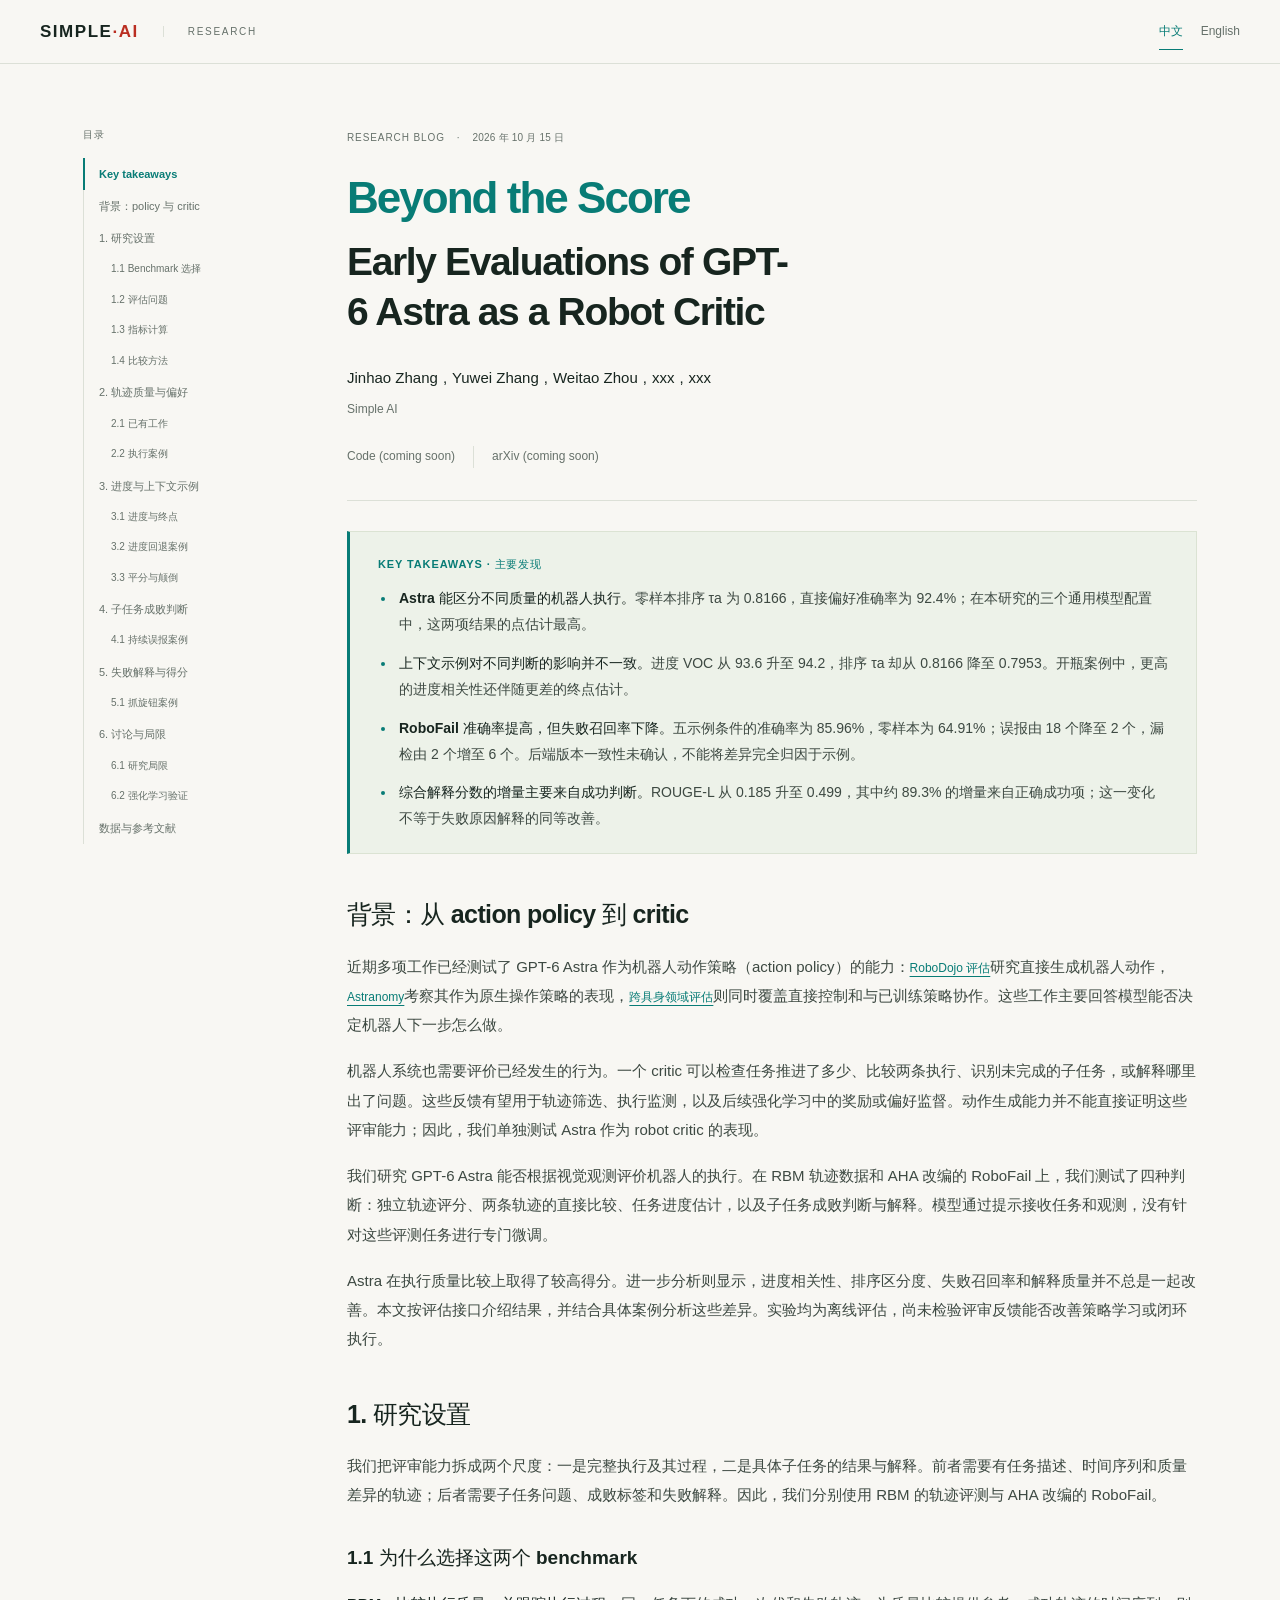
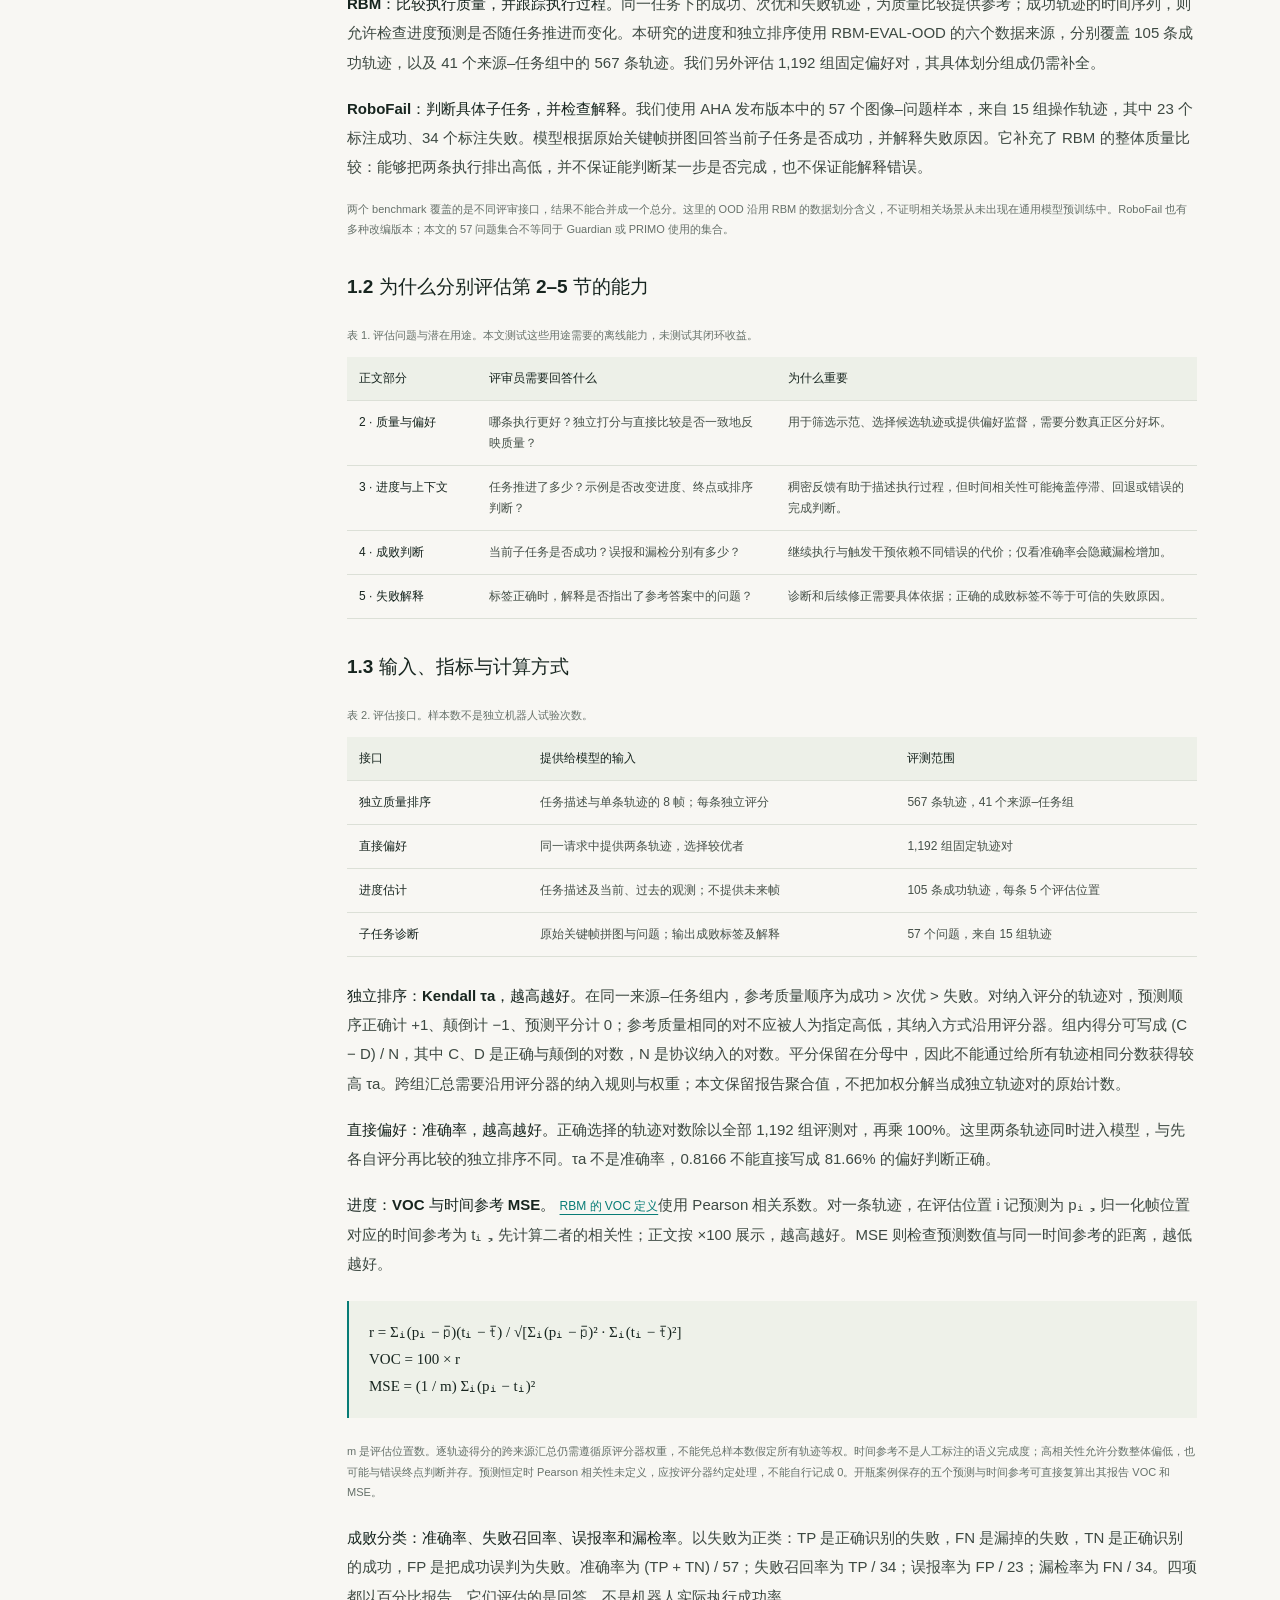
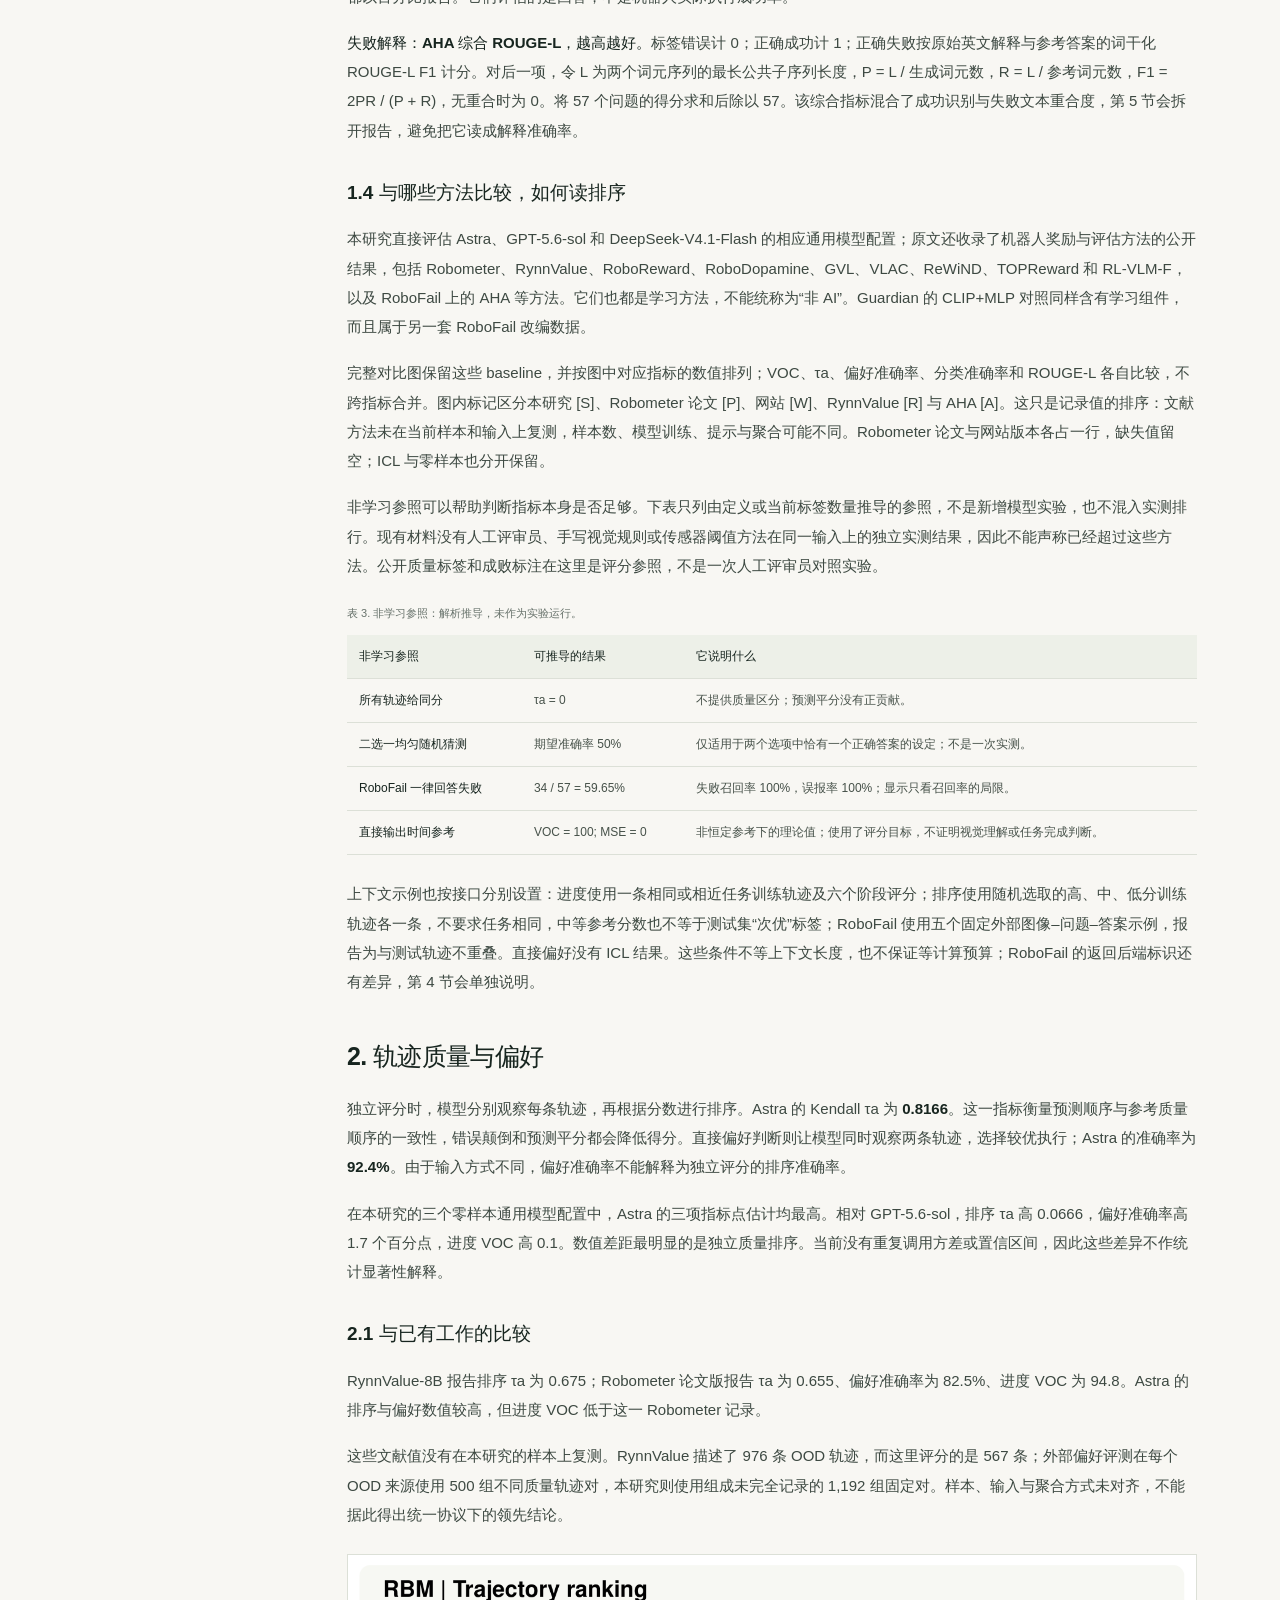
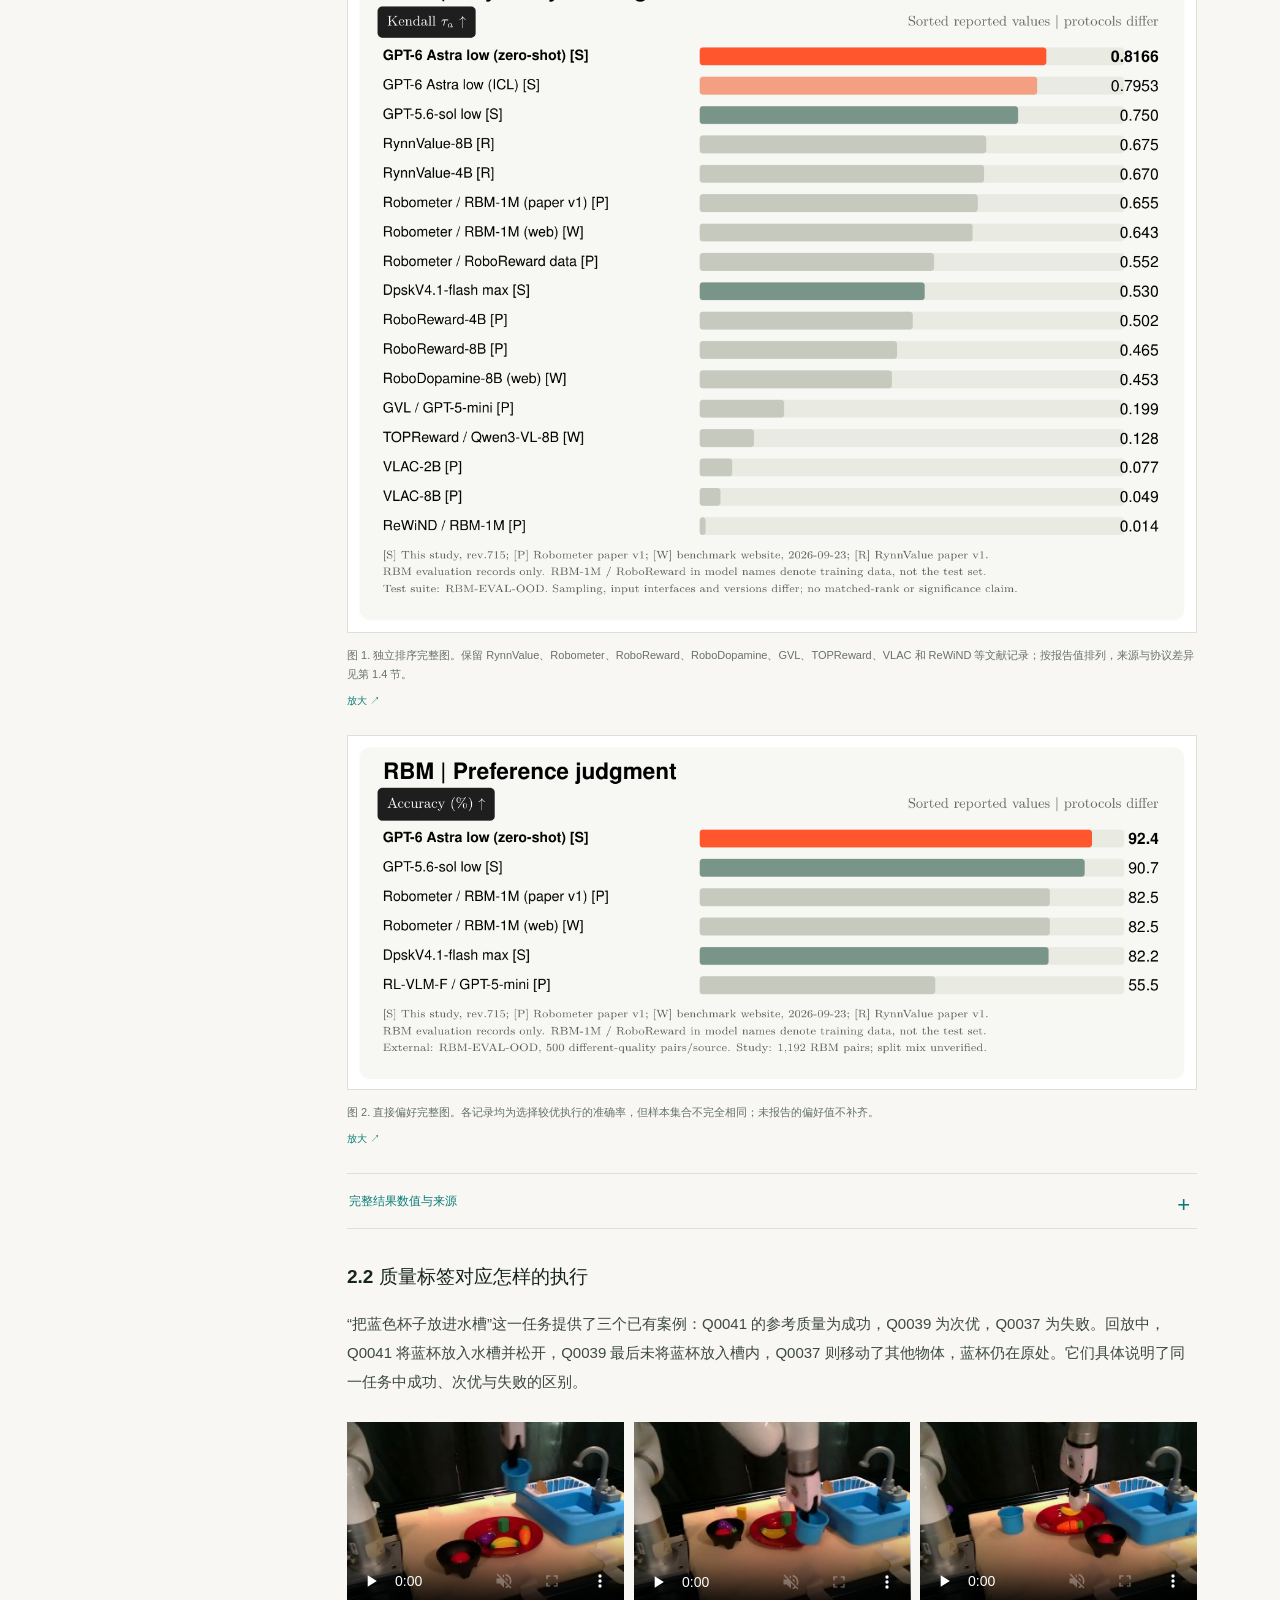
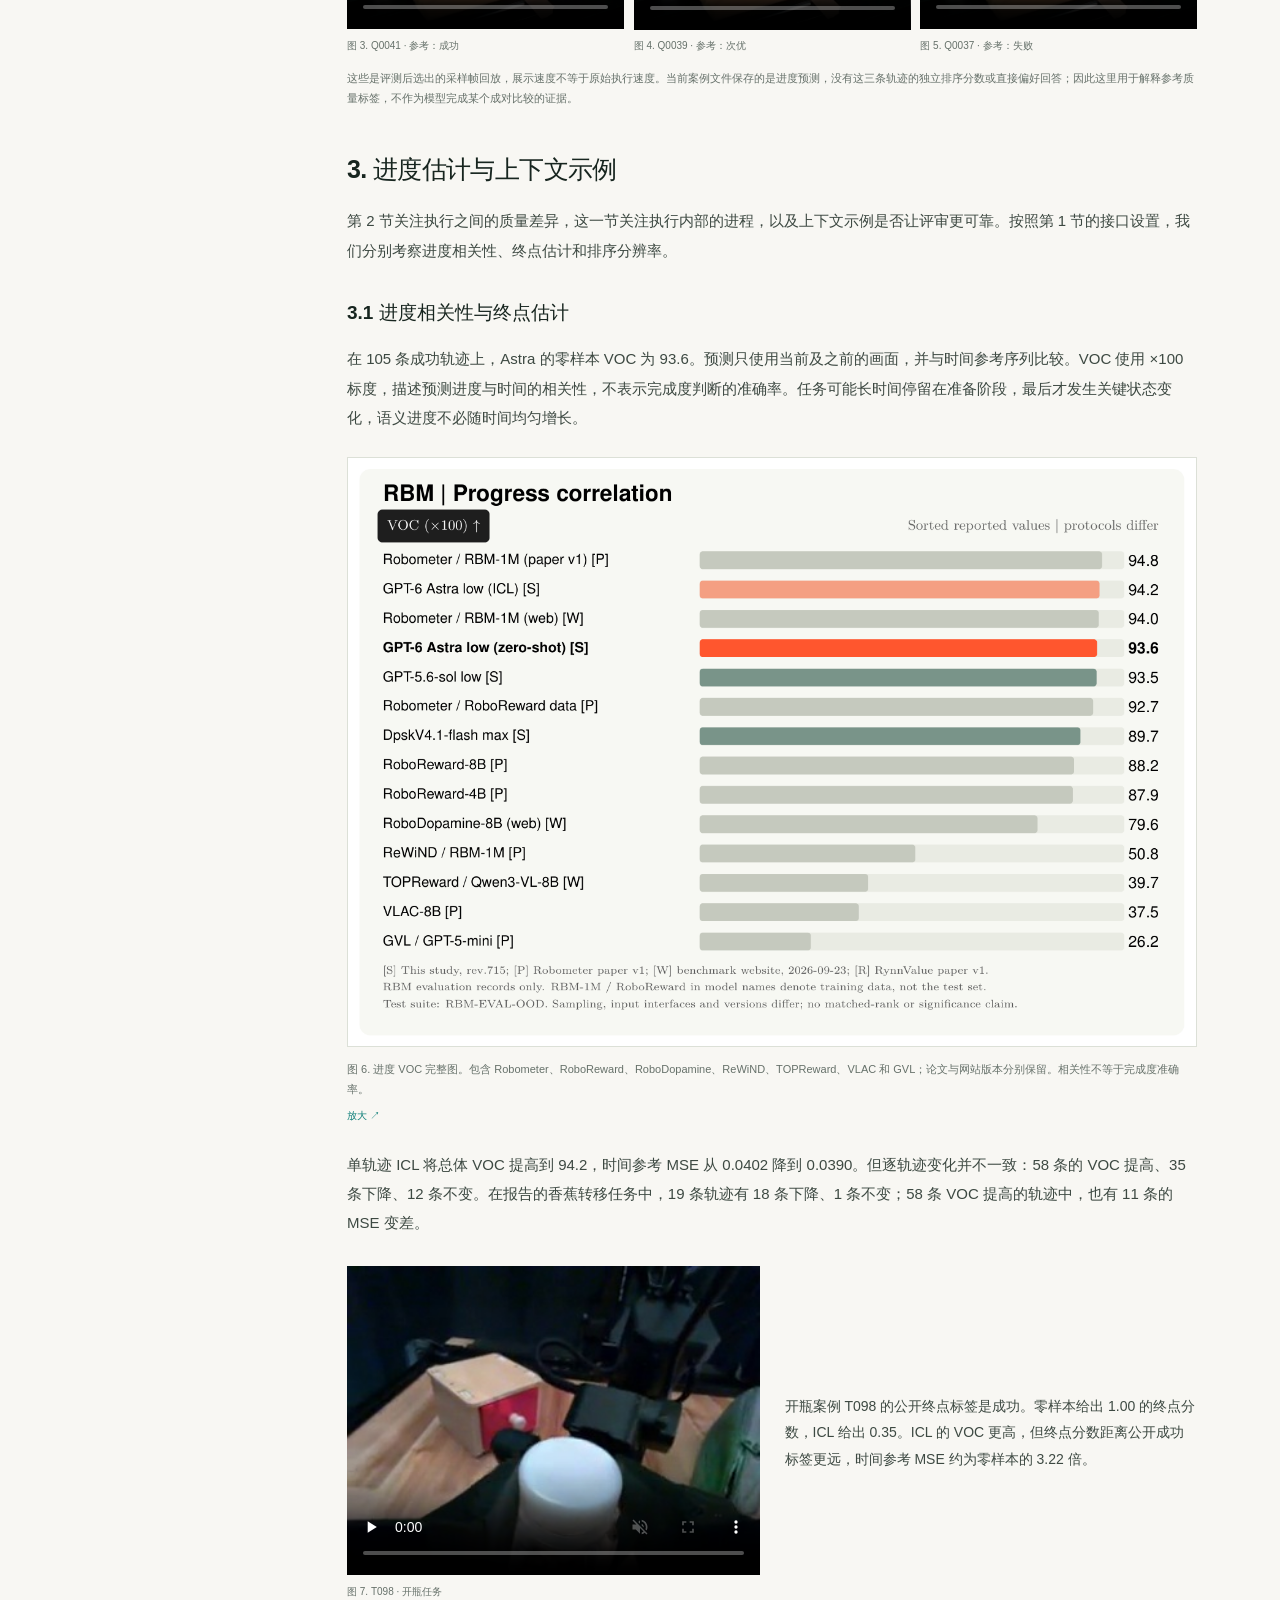
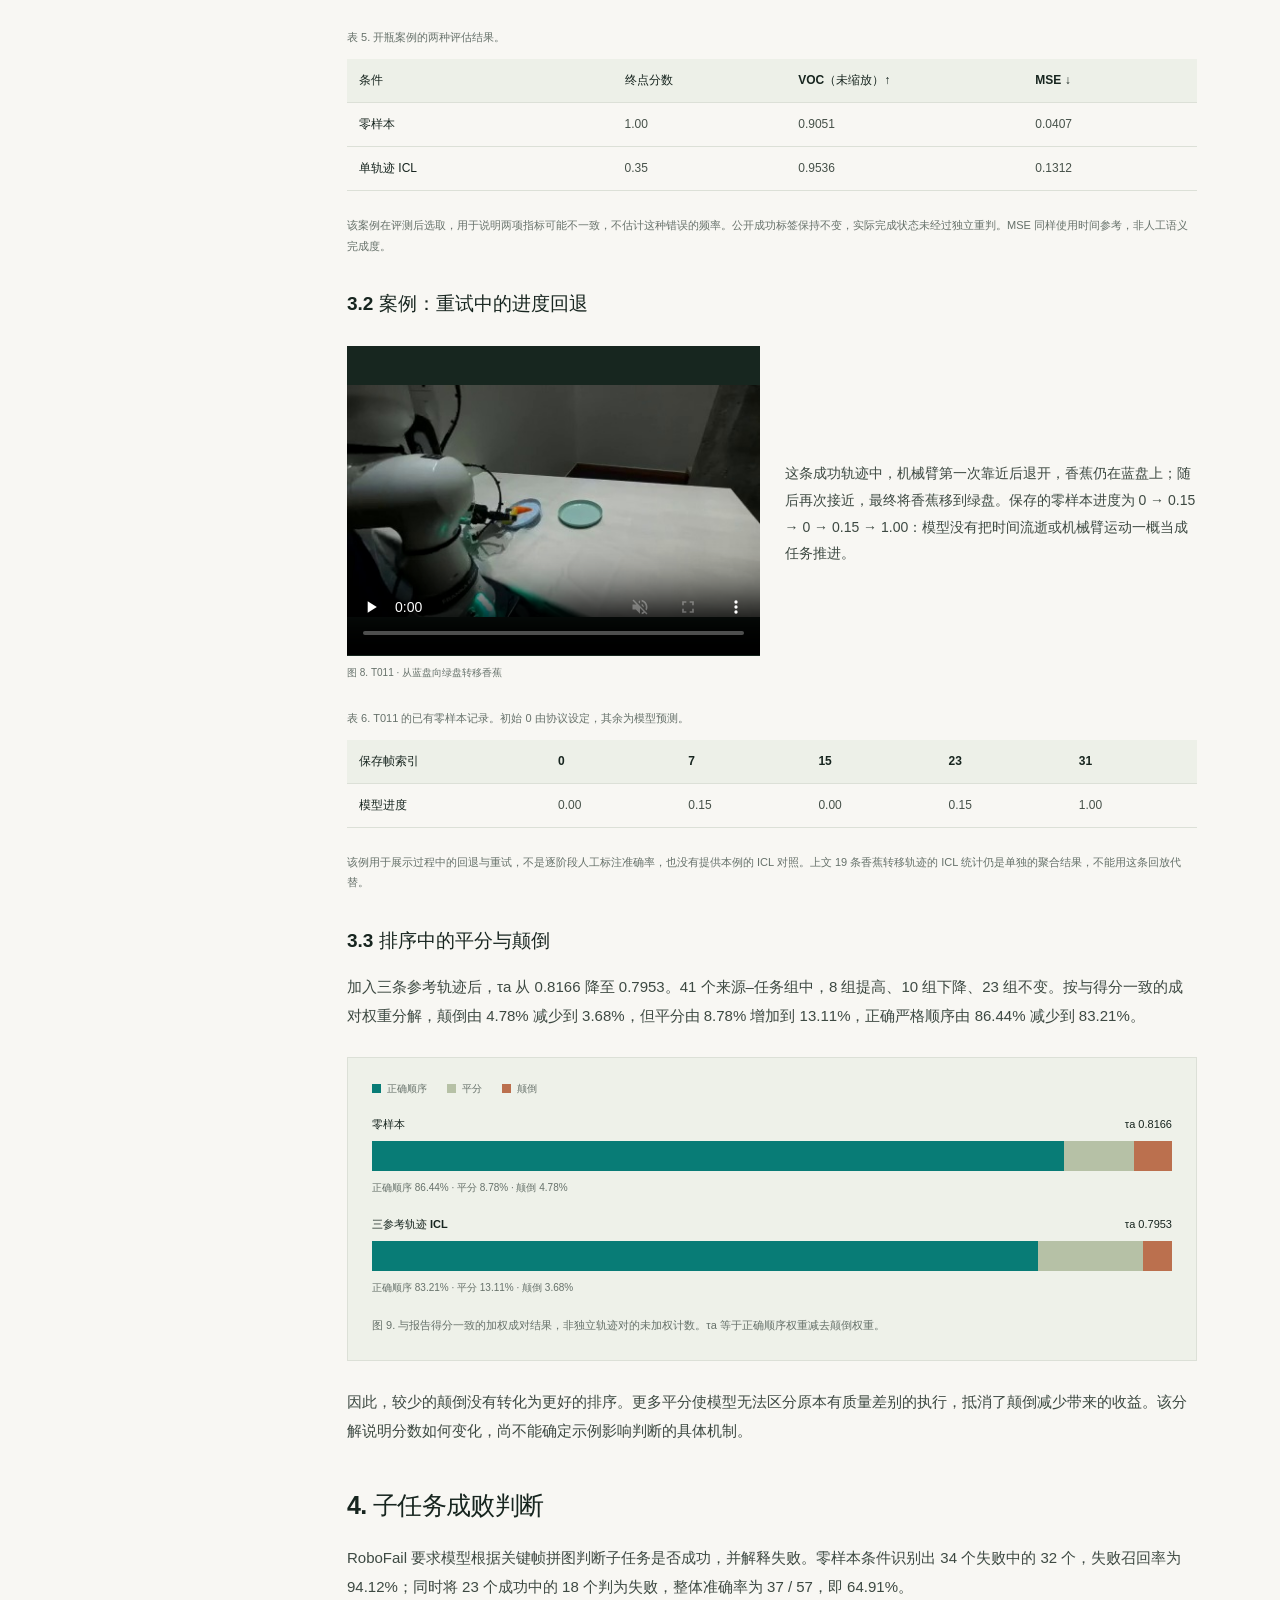
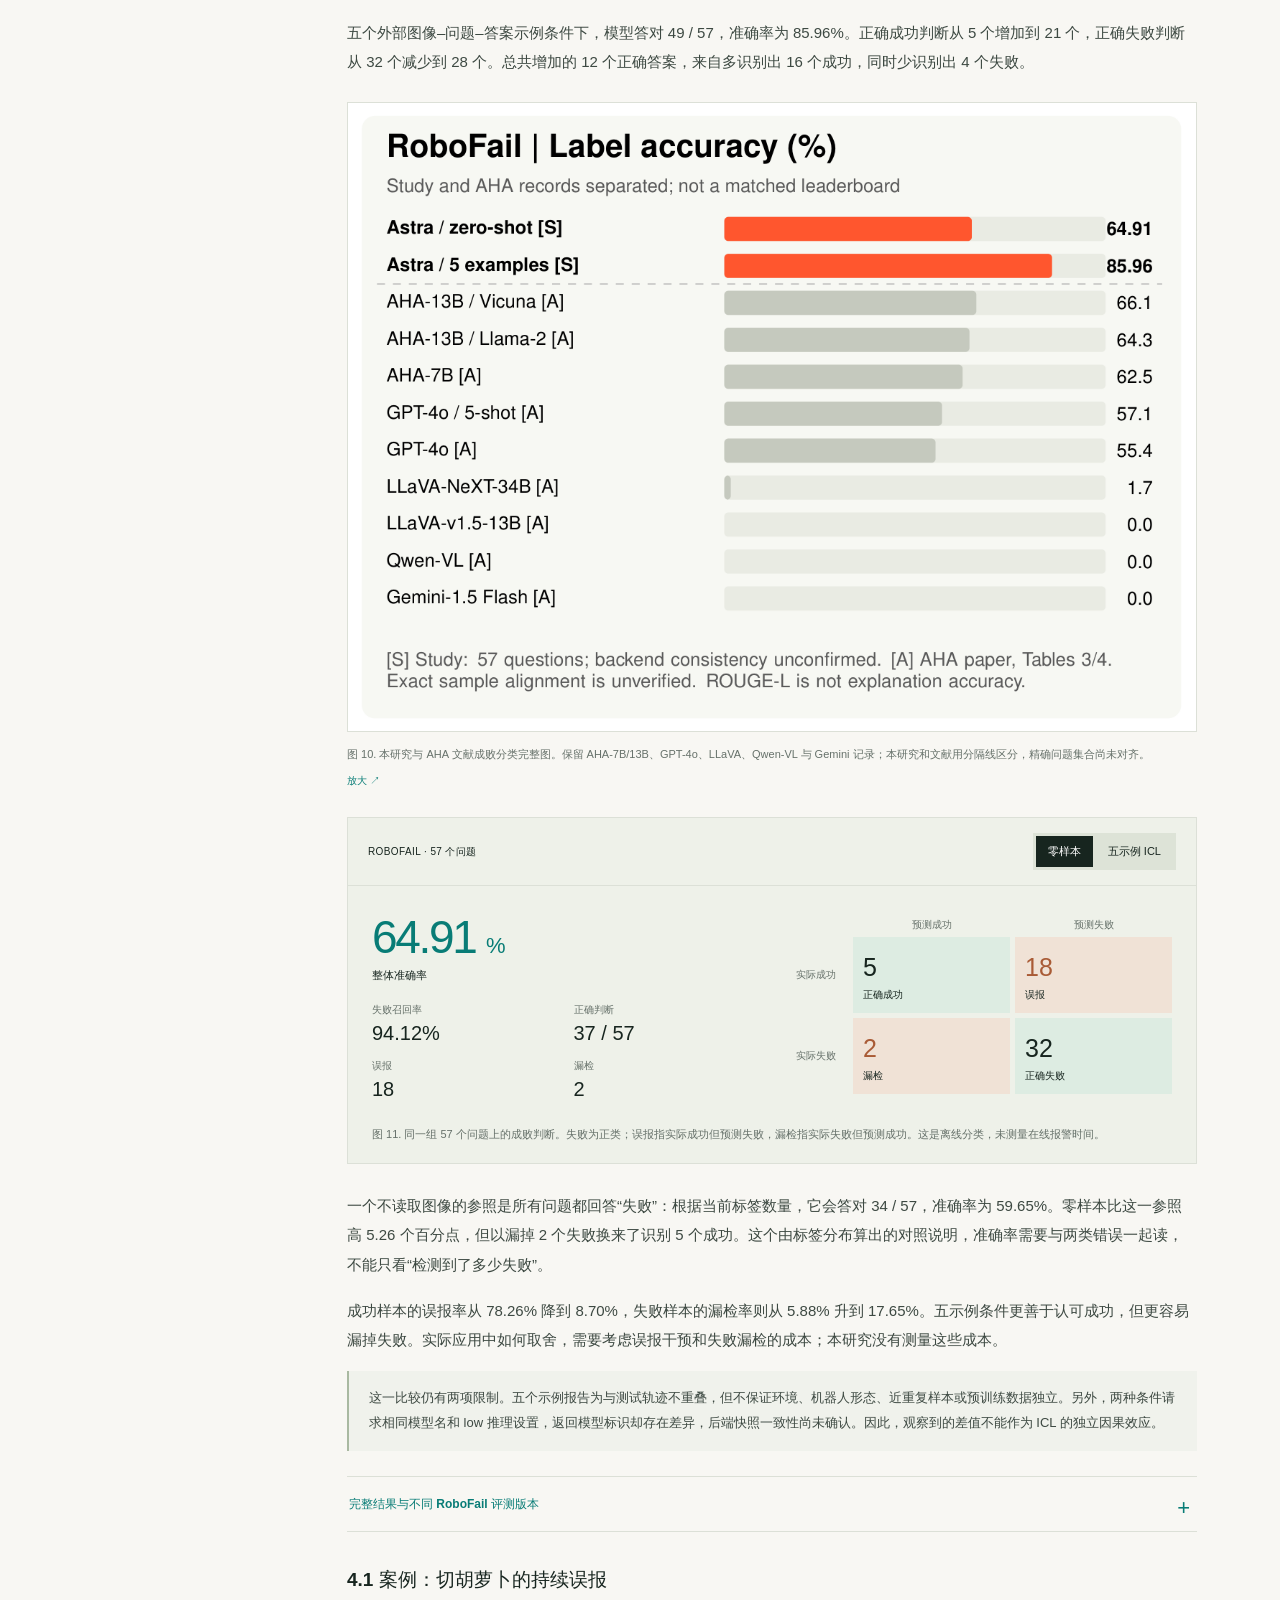
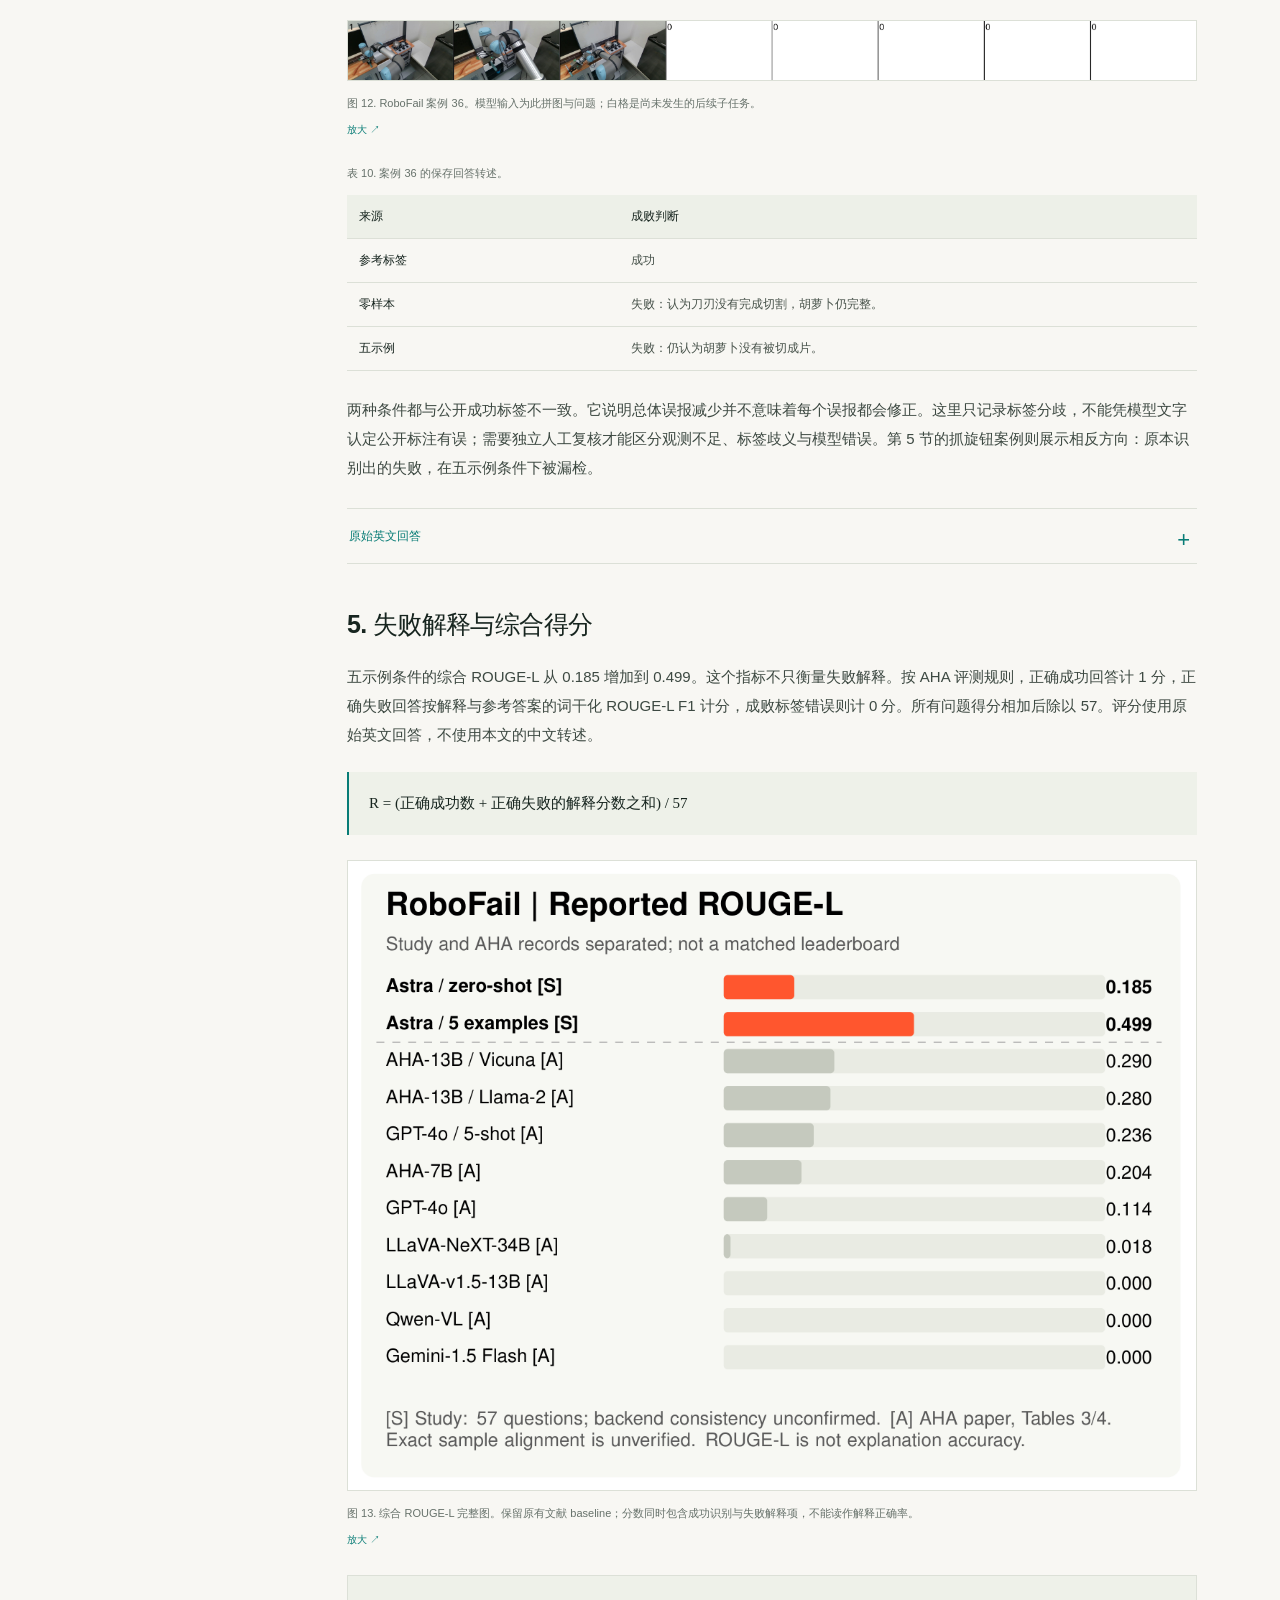
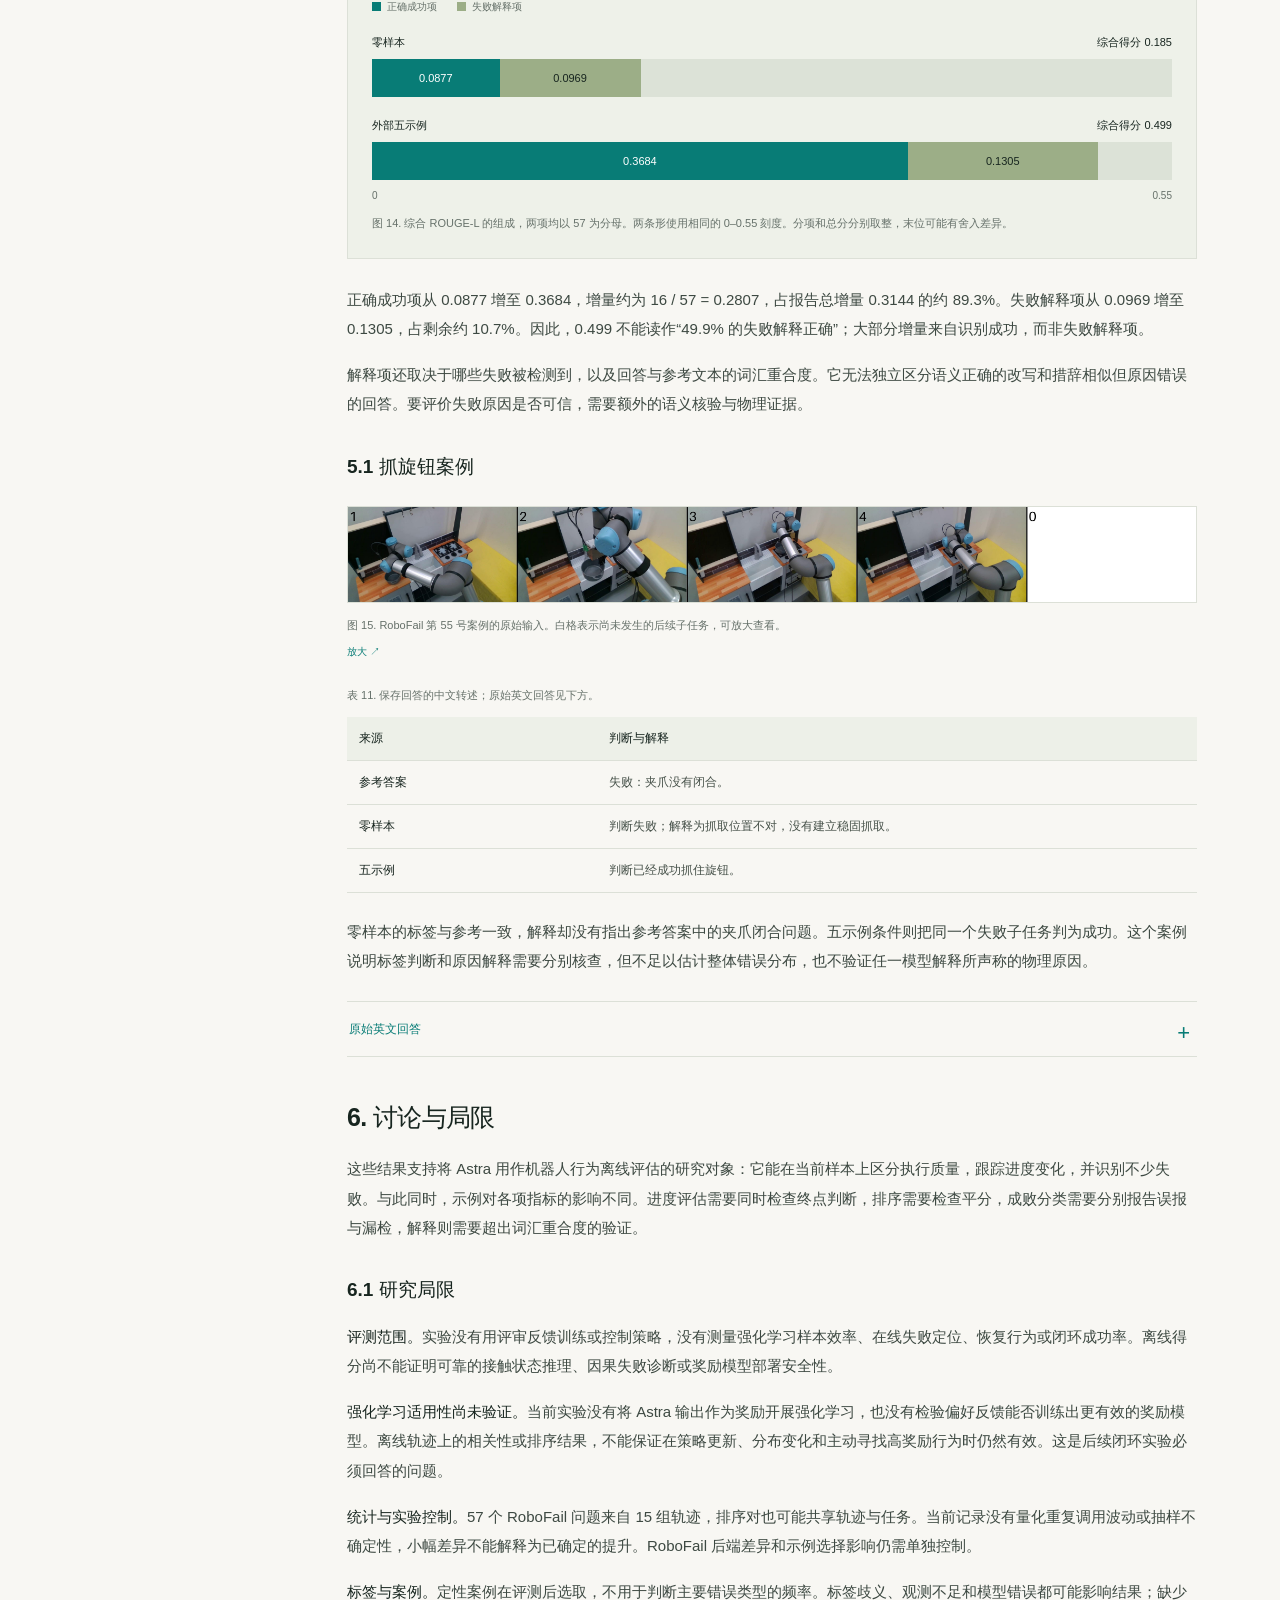
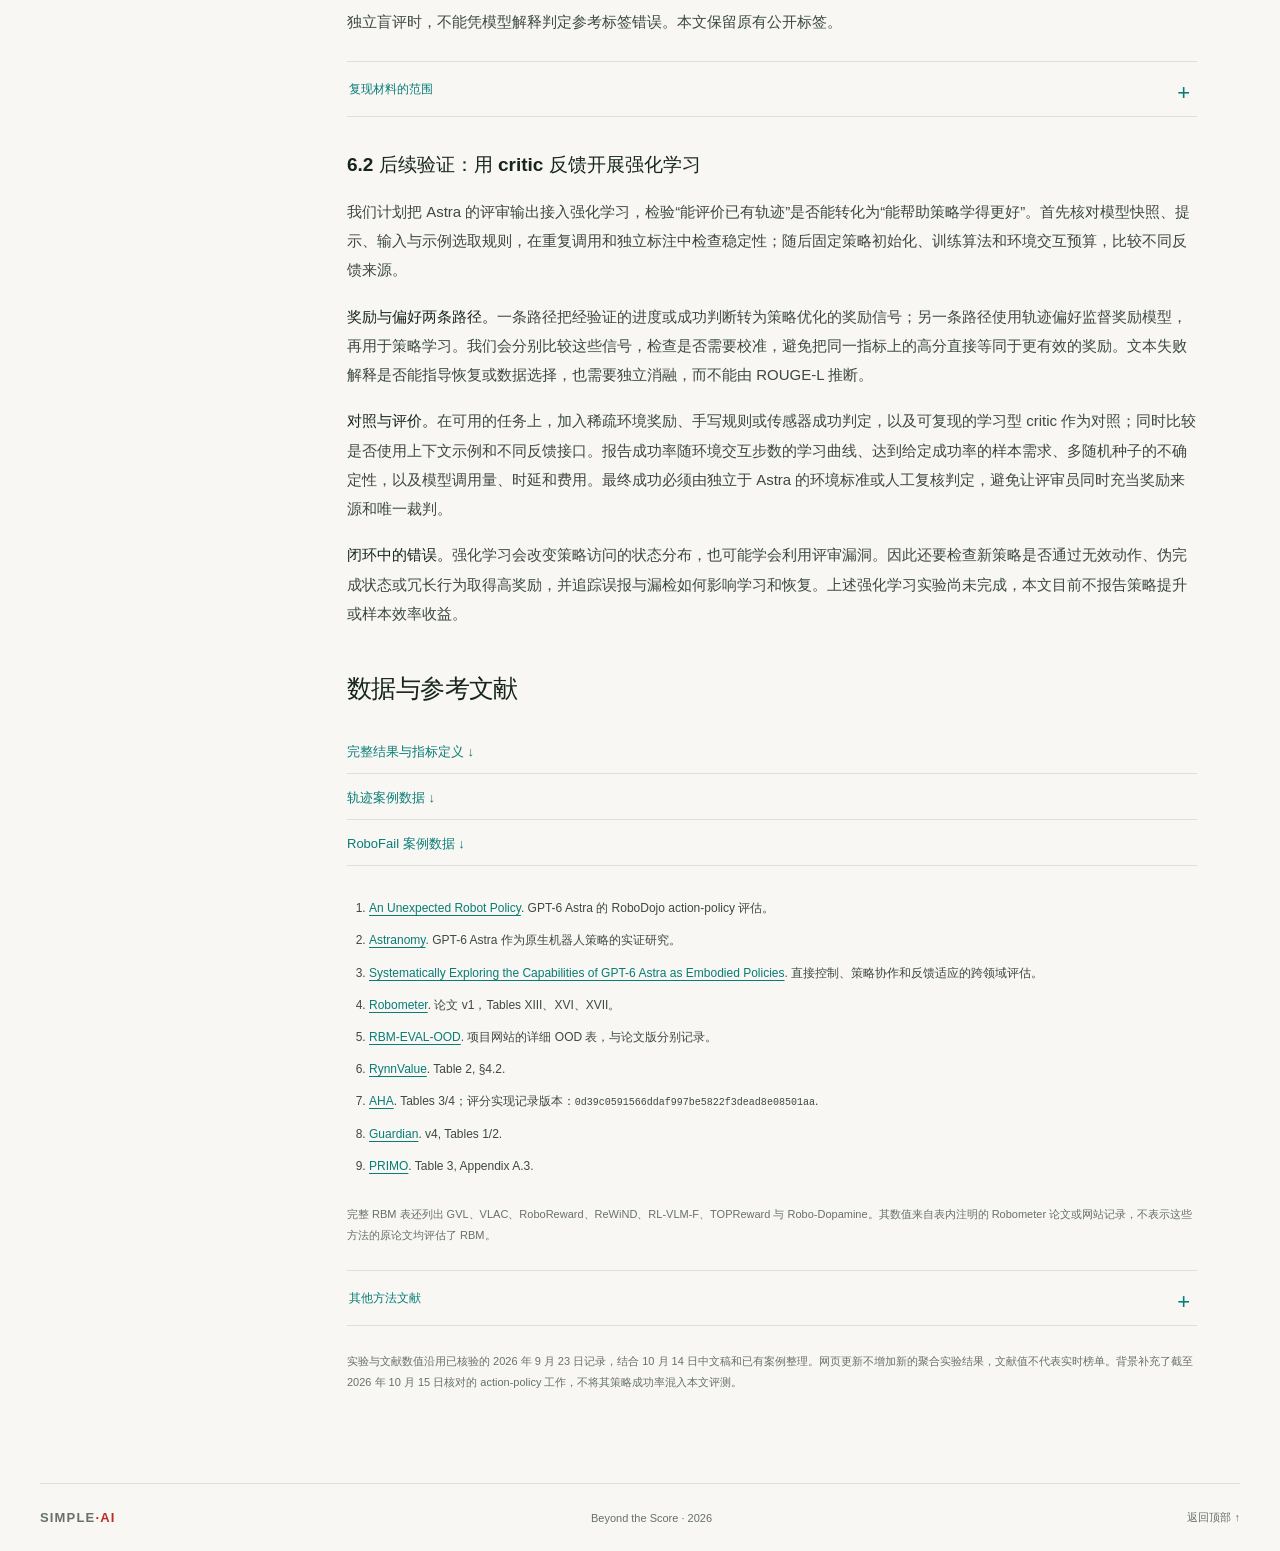
==== commit df62e42b: "Expand critic evaluation methods and restore full baseline comparisons" ====
--- a/index.html
+++ b/index.html
@@ -3,13 +3,13 @@
 <head>
 <meta charset="utf-8">
 <meta name="viewport" content="width=device-width,initial-scale=1">
-<title>Beyond the Score：GPT-6 Astra 作为机器人评审员的初步评估 · Simple AI</title>
+<title>Beyond the Score: Early Evaluations of GPT-6 Astra as a Robot Critic · Simple AI</title>
 <meta name="description" content="机器人轨迹质量、进度估计与失败诊断：GPT-6 Astra 的离线评估结果、上下文示例分析与研究局限。">
 <meta name="theme-color" content="#f8f7f3">
 <meta name="citation_author" content="Jinhao Zhang">
 <meta name="citation_author" content="Yuwei Zhang">
 <meta name="citation_author" content="Weitao Zhou">
-<meta property="og:title" content="Beyond the Score：GPT-6 Astra 作为机器人评审员的初步评估">
+<meta property="og:title" content="Beyond the Score: Early Evaluations of GPT-6 Astra as a Robot Critic">
 <meta property="og:description" content="机器人轨迹质量、进度估计与失败诊断：GPT-6 Astra 的离线评估结果、上下文示例分析与研究局限。">
 <meta property="og:type" content="article">
 <link rel="alternate" hreflang="zh-CN" href="index.html">
@@ -40,20 +40,26 @@
 <p>目录</p>
 <nav>
 <a class="" href="#takeaways">Key takeaways</a>
-<a class="" href="#overview">概览</a>
+<a class="" href="#overview">背景：policy 与 critic</a>
 <a class="" href="#setup">1. 研究设置</a>
-<a class="subsection" href="#trajectory-cases">1.1 执行案例</a>
+<a class="subsection" href="#benchmark-choice">1.1 Benchmark 选择</a>
+<a class="subsection" href="#evaluation-questions">1.2 评估问题</a>
+<a class="subsection" href="#metrics">1.3 指标计算</a>
+<a class="subsection" href="#comparison-protocol">1.4 比较方法</a>
 <a class="" href="#results">2. 轨迹质量与偏好</a>
 <a class="subsection" href="#literature">2.1 已有工作</a>
+<a class="subsection" href="#trajectory-cases">2.2 执行案例</a>
 <a class="" href="#context">3. 进度与上下文示例</a>
 <a class="subsection" href="#progress">3.1 进度与终点</a>
-<a class="subsection" href="#ranking-context">3.2 平分与颠倒</a>
+<a class="subsection" href="#progress-retry">3.2 进度回退案例</a>
+<a class="subsection" href="#ranking-context">3.3 平分与颠倒</a>
 <a class="" href="#failure">4. 子任务成败判断</a>
+<a class="subsection" href="#classification-case">4.1 持续误报案例</a>
 <a class="" href="#explanations">5. 失败解释与得分</a>
 <a class="subsection" href="#knob-case">5.1 抓旋钮案例</a>
 <a class="" href="#outlook">6. 讨论与局限</a>
 <a class="subsection" href="#limitations">6.1 研究局限</a>
-<a class="subsection" href="#next-steps">6.2 后续验证</a>
+<a class="subsection" href="#next-steps">6.2 强化学习验证</a>
 <a class="" href="#resources">数据与参考文献</a>
 </nav>
 </aside>
@@ -63,16 +69,15 @@
 </p>
 <h1>
 <span class="title-name">Beyond the Score</span>
-<span class="title-description">GPT-6 Astra 作为机器人评审员的初步评估</span>
+<span class="title-description">Early Evaluations of GPT-6 Astra as a Robot Critic</span>
 </h1>
 <div class="author-block">
 <p class="authors">
-<span>Jinhao Zhang</span>, <span>Yuwei Zhang</span>, <span>Weitao Zhou</span>
+<span>Jinhao Zhang</span>, <span>Yuwei Zhang</span>, <span>Weitao Zhou</span>, <span>xxx</span>, <span>xxx</span>
 </p>
 <p class="organization">Simple AI</p>
 </div>
 <div class="publication-links" aria-label="研究材料">
-<a href="evidence.html#trajectories">交互案例 ↗</a>
 <span class="unreleased">Code <small>(coming soon)</small>
 </span>
 <span class="unreleased">arXiv <small>(coming soon)</small>
@@ -93,181 +98,170 @@
 </ul>
 </section>
 <section id="overview" class="" data-toc>
-<h2>概览</h2>
+<h2>背景：从 action policy 到 critic</h2>
+<p class="">近期多项工作已经测试了 GPT-6 Astra 作为机器人动作策略（action policy）的能力：<a class="inline-link" href="https://arxiv.org/abs/2609.24170" target="_blank" rel="noopener">RoboDojo 评估</a>研究直接生成机器人动作，<a class="inline-link" href="https://research.nvidia.com/labs/srl/projects/astranomy/" target="_blank" rel="noopener">Astranomy</a>考察其作为原生操作策略的表现，<a class="inline-link" href="https://arxiv.org/abs/2609.38537" target="_blank" rel="noopener">跨具身领域评估</a>则同时覆盖直接控制和与已训练策略协作。这些工作主要回答模型能否决定机器人下一步怎么做。</p>
+<p class="">机器人系统也需要评价已经发生的行为。一个 critic 可以检查任务推进了多少、比较两条执行、识别未完成的子任务，或解释哪里出了问题。这些反馈有望用于轨迹筛选、执行监测，以及后续强化学习中的奖励或偏好监督。动作生成能力并不能直接证明这些评审能力；因此，我们单独测试 Astra 作为 robot critic 的表现。</p>
 <p class="">我们研究 GPT-6 Astra 能否根据视觉观测评价机器人的执行。在 RBM 轨迹数据和 AHA 改编的 RoboFail 上，我们测试了四种判断：独立轨迹评分、两条轨迹的直接比较、任务进度估计，以及子任务成败判断与解释。模型通过提示接收任务和观测，没有针对这些评测任务进行专门微调。</p>
 <p class="">Astra 在执行质量比较上取得了较高得分。进一步分析则显示，进度相关性、排序区分度、失败召回率和解释质量并不总是一起改善。本文按评估接口介绍结果，并结合具体案例分析这些差异。实验均为离线评估，尚未检验评审反馈能否改善策略学习或闭环执行。</p>
 </section>
 <section id="setup" class="" data-toc>
 <h2>1. 研究设置</h2>
-<p class="">机器人评审员的输出可以用于比较轨迹、估计任务进展，或检查一个子任务是否完成。这些用途依赖不同的判断能力。我们将它们分别评估，避免用单一分数概括模型的全部表现。</p>
-<div class="table-scroll" role="region" aria-label="表 1. 四种评估接口。样本数不等于独立机器人试验次数。" tabindex="0">
+<p class="">我们把评审能力拆成两个尺度：一是完整执行及其过程，二是具体子任务的结果与解释。前者需要有任务描述、时间序列和质量差异的轨迹；后者需要子任务问题、成败标签和失败解释。因此，我们分别使用 RBM 的轨迹评测与 AHA 改编的 RoboFail。</p>
+<h3 id="benchmark-choice" data-toc>1.1 为什么选择这两个 benchmark</h3>
+<p class="">
+<strong>RBM：比较执行质量，并跟踪执行过程。</strong>同一任务下的成功、次优和失败轨迹，为质量比较提供参考；成功轨迹的时间序列，则允许检查进度预测是否随任务推进而变化。本研究的进度和独立排序使用 RBM-EVAL-OOD 的六个数据来源，分别覆盖 105 条成功轨迹，以及 41 个来源–任务组中的 567 条轨迹。我们另外评估 1,192 组固定偏好对，其具体划分组成仍需补全。</p>
+<p class="">
+<strong>RoboFail：判断具体子任务，并检查解释。</strong>我们使用 AHA 发布版本中的 57 个图像–问题样本，来自 15 组操作轨迹，其中 23 个标注成功、34 个标注失败。模型根据原始关键帧拼图回答当前子任务是否成功，并解释失败原因。它补充了 RBM 的整体质量比较：能够把两条执行排出高低，并不保证能判断某一步是否完成，也不保证能解释错误。</p>
+<p class="fine">两个 benchmark 覆盖的是不同评审接口，结果不能合并成一个总分。这里的 OOD 沿用 RBM 的数据划分含义，不证明相关场景从未出现在通用模型预训练中。RoboFail 也有多种改编版本；本文的 57 问题集合不等同于 Guardian 或 PRIMO 使用的集合。</p>
+<h3 id="evaluation-questions" data-toc>1.2 为什么分别评估第 2–5 节的能力</h3>
+<div class="table-scroll" role="region" aria-label="评估问题与潜在用途。本文测试这些用途需要的离线能力，未测试其闭环收益。" tabindex="0">
 <table>
-<caption>表 1. 四种评估接口。样本数不等于独立机器人试验次数。</caption>
+<caption>表 1. 评估问题与潜在用途。本文测试这些用途需要的离线能力，未测试其闭环收益。</caption>
 <thead>
 <tr>
-<th scope="col">评估接口</th>
-<th scope="col">模型输入</th>
-<th scope="col">评测范围</th>
+<th scope="col">正文部分</th>
+<th scope="col">评审员需要回答什么</th>
+<th scope="col">为什么重要</th>
 </tr>
 </thead>
 <tbody>
 <tr>
-<th scope="row">独立质量排序</th>
-<td>任务描述与单条轨迹的 8 帧</td>
-<td>567 条轨迹；41 个来源–任务组</td>
-</tr>
-<tr>
-<th scope="row">直接偏好判断</th>
-<td>同一请求中的两条轨迹</td>
-<td>1,192 组固定轨迹对</td>
-</tr>
-<tr>
-<th scope="row">进度估计</th>
-<td>任务描述、当前及之前的观测</td>
-<td>105 条成功轨迹；5 个评估位置</td>
-</tr>
-<tr>
-<th scope="row">子任务诊断</th>
-<td>原始关键帧拼图与子任务问题</td>
-<td>15 组轨迹中的 57 个问题</td>
+<th scope="row">2 · 质量与偏好</th>
+<td>哪条执行更好？独立打分与直接比较是否一致地反映质量？</td>
+<td>用于筛选示范、选择候选轨迹或提供偏好监督，需要分数真正区分好坏。</td>
+</tr>
+<tr>
+<th scope="row">3 · 进度与上下文</th>
+<td>任务推进了多少？示例是否改变进度、终点或排序判断？</td>
+<td>稠密反馈有助于描述执行过程，但时间相关性可能掩盖停滞、回退或错误的完成判断。</td>
+</tr>
+<tr>
+<th scope="row">4 · 成败判断</th>
+<td>当前子任务是否成功？误报和漏检分别有多少？</td>
+<td>继续执行与触发干预依赖不同错误的代价；仅看准确率会隐藏漏检增加。</td>
+</tr>
+<tr>
+<th scope="row">5 · 失败解释</th>
+<td>标签正确时，解释是否指出了参考答案中的问题？</td>
+<td>诊断和后续修正需要具体依据；正确的成败标签不等于可信的失败原因。</td>
 </tr>
 </tbody>
 </table>
 </div>
-<p class="">进度与排序实验使用 RBM-EVAL-OOD 的六个数据来源。排序的参考质量顺序为成功高于次优、次优高于失败。偏好实验单独使用 1,192 组固定轨迹对；现有记录没有完整说明这些轨迹对的划分组成。RoboFail 的 57 个问题中，23 个子任务标注为成功，34 个标注为失败。</p>
-<h3 id="trajectory-cases" data-toc>1.1 同一任务下的三种执行</h3>
-<p class="">下面三条轨迹的任务都是“把蓝色杯子放进水槽”。Q0041 将杯子放入水槽并松开；Q0039 的模型解释认为杯子在转移中滑落，仍处于槽外；Q0037 搬动了另一物体，蓝色杯子没有移动。保存的模型进度估计分别到达 1.00、从 0.55 回落至 0.40，以及降回 0。</p>
-<div class="demo">
-<figure>
-<video controls playsinline muted preload="none" poster="assets/rbm/q0041-poster.jpg" src="assets/rbm/q0041-replay.mp4" aria-label="Q0041 · 成功">
-</video>
-<figcaption>Q0041 · 成功</figcaption>
-</figure>
-<figure>
-<video controls playsinline muted preload="none" poster="assets/rbm/q0039-poster.jpg" src="assets/rbm/q0039-replay.mp4" aria-label="Q0039 · 次优">
-</video>
-<figcaption>Q0039 · 次优</figcaption>
-</figure>
-<figure>
-<video controls playsinline muted preload="none" poster="assets/rbm/q0037-poster.jpg" src="assets/rbm/q0037-replay.mp4" aria-label="Q0037 · 失败">
-</video>
-<figcaption>Q0037 · 失败</figcaption>
-</figure>
-</div>
-<p class="fine">图 1. 保存观测的采样帧回放，展示时间不等于原始执行时间。案例在评测后选取，不代表错误频率。初始进度 0 由协议固定，其余进度为模型输出，非人工完成度标注；模型解释未经独立物理原因验证。</p>
-<a class="inline-link" href="evidence.html#trajectories">查看逐帧输入与原始模型回答（英文） ↗</a>
+<h3 id="metrics" data-toc>1.3 输入、指标与计算方式</h3>
+<div class="table-scroll" role="region" aria-label="评估接口。样本数不是独立机器人试验次数。" tabindex="0">
+<table>
+<caption>表 2. 评估接口。样本数不是独立机器人试验次数。</caption>
+<thead>
+<tr>
+<th scope="col">接口</th>
+<th scope="col">提供给模型的输入</th>
+<th scope="col">评测范围</th>
+</tr>
+</thead>
+<tbody>
+<tr>
+<th scope="row">独立质量排序</th>
+<td>任务描述与单条轨迹的 8 帧；每条独立评分</td>
+<td>567 条轨迹，41 个来源–任务组</td>
+</tr>
+<tr>
+<th scope="row">直接偏好</th>
+<td>同一请求中提供两条轨迹，选择较优者</td>
+<td>1,192 组固定轨迹对</td>
+</tr>
+<tr>
+<th scope="row">进度估计</th>
+<td>任务描述及当前、过去的观测；不提供未来帧</td>
+<td>105 条成功轨迹，每条 5 个评估位置</td>
+</tr>
+<tr>
+<th scope="row">子任务诊断</th>
+<td>原始关键帧拼图与问题；输出成败标签及解释</td>
+<td>57 个问题，来自 15 组轨迹</td>
+</tr>
+</tbody>
+</table>
+</div>
+<p class="">
+<strong>独立排序：Kendall τa，越高越好。</strong>在同一来源–任务组内，参考质量顺序为成功 &gt; 次优 &gt; 失败。对纳入评分的轨迹对，预测顺序正确计 +1、颠倒计 −1、预测平分计 0；参考质量相同的对不应被人为指定高低，其纳入方式沿用评分器。组内得分可写成 (C − D) / N，其中 C、D 是正确与颠倒的对数，N 是协议纳入的对数。平分保留在分母中，因此不能通过给所有轨迹相同分数获得较高 τa。跨组汇总需要沿用评分器的纳入规则与权重；本文保留报告聚合值，不把加权分解当成独立轨迹对的原始计数。</p>
+<p class="">
+<strong>直接偏好：准确率，越高越好。</strong>正确选择的轨迹对数除以全部 1,192 组评测对，再乘 100%。这里两条轨迹同时进入模型，与先各自评分再比较的独立排序不同。τa 不是准确率，0.8166 不能直接写成 81.66% 的偏好判断正确。</p>
+<p class="">
+<strong>进度：VOC 与时间参考 MSE。</strong>
+<a class="inline-link" href="https://robometer.github.io/" target="_blank" rel="noopener">RBM 的 VOC 定义</a>使用 Pearson 相关系数。对一条轨迹，在评估位置 i 记预测为 pᵢ，归一化帧位置对应的时间参考为 tᵢ，先计算二者的相关性；正文按 ×100 展示，越高越好。MSE 则检查预测数值与同一时间参考的距离，越低越好。</p>
+<div class="formula" role="math">r = Σᵢ(pᵢ − p̄)(tᵢ − t̄) / √[Σᵢ(pᵢ − p̄)² · Σᵢ(tᵢ − t̄)²]<br>VOC = 100 × r<br>MSE = (1 / m) Σᵢ(pᵢ − tᵢ)²</div>
+<p class="fine">m 是评估位置数。逐轨迹得分的跨来源汇总仍需遵循原评分器权重，不能凭总样本数假定所有轨迹等权。时间参考不是人工标注的语义完成度；高相关性允许分数整体偏低，也可能与错误终点判断并存。预测恒定时 Pearson 相关性未定义，应按评分器约定处理，不能自行记成 0。开瓶案例保存的五个预测与时间参考可直接复算出其报告 VOC 和 MSE。</p>
+<p class="">
+<strong>成败分类：准确率、失败召回率、误报率和漏检率。</strong>以失败为正类：TP 是正确识别的失败，FN 是漏掉的失败，TN 是正确识别的成功，FP 是把成功误判为失败。准确率为 (TP + TN) / 57；失败召回率为 TP / 34；误报率为 FP / 23；漏检率为 FN / 34。四项都以百分比报告。它们评估的是回答，不是机器人实际执行成功率。</p>
+<p class="">
+<strong>失败解释：AHA 综合 ROUGE-L，越高越好。</strong>标签错误计 0；正确成功计 1；正确失败按原始英文解释与参考答案的词干化 ROUGE-L F1 计分。对后一项，令 L 为两个词元序列的最长公共子序列长度，P = L / 生成词元数，R = L / 参考词元数，F1 = 2PR / (P + R)，无重合时为 0。将 57 个问题的得分求和后除以 57。该综合指标混合了成功识别与失败文本重合度，第 5 节会拆开报告，避免把它读成解释准确率。</p>
+<h3 id="comparison-protocol" data-toc>1.4 与哪些方法比较，如何读排序</h3>
+<p class="">本研究直接评估 Astra、GPT-5.6-sol 和 DeepSeek-V4.1-Flash 的相应通用模型配置；原文还收录了机器人奖励与评估方法的公开结果，包括 Robometer、RynnValue、RoboReward、RoboDopamine、GVL、VLAC、ReWiND、TOPReward 和 RL-VLM-F，以及 RoboFail 上的 AHA 等方法。它们也都是学习方法，不能统称为“非 AI”。Guardian 的 CLIP+MLP 对照同样含有学习组件，而且属于另一套 RoboFail 改编数据。</p>
+<p class="">完整对比图保留这些 baseline，并按图中对应指标的数值排列；VOC、τa、偏好准确率、分类准确率和 ROUGE-L 各自比较，不跨指标合并。图内标记区分本研究 [S]、Robometer 论文 [P]、网站 [W]、RynnValue [R] 与 AHA [A]。这只是记录值的排序：文献方法未在当前样本和输入上复测，样本数、模型训练、提示与聚合可能不同。Robometer 论文与网站版本各占一行，缺失值留空；ICL 与零样本也分开保留。</p>
+<p class="">非学习参照可以帮助判断指标本身是否足够。下表只列由定义或当前标签数量推导的参照，不是新增模型实验，也不混入实测排行。现有材料没有人工评审员、手写视觉规则或传感器阈值方法在同一输入上的独立实测结果，因此不能声称已经超过这些方法。公开质量标签和成败标注在这里是评分参照，不是一次人工评审员对照实验。</p>
+<div class="table-scroll" role="region" aria-label="非学习参照：解析推导，未作为实验运行。" tabindex="0">
+<table>
+<caption>表 3. 非学习参照：解析推导，未作为实验运行。</caption>
+<thead>
+<tr>
+<th scope="col">非学习参照</th>
+<th scope="col">可推导的结果</th>
+<th scope="col">它说明什么</th>
+</tr>
+</thead>
+<tbody>
+<tr>
+<th scope="row">所有轨迹给同分</th>
+<td>τa = 0</td>
+<td>不提供质量区分；预测平分没有正贡献。</td>
+</tr>
+<tr>
+<th scope="row">二选一均匀随机猜测</th>
+<td>期望准确率 50%</td>
+<td>仅适用于两个选项中恰有一个正确答案的设定；不是一次实测。</td>
+</tr>
+<tr>
+<th scope="row">RoboFail 一律回答失败</th>
+<td>34 / 57 = 59.65%</td>
+<td>失败召回率 100%，误报率 100%；显示只看召回率的局限。</td>
+</tr>
+<tr>
+<th scope="row">直接输出时间参考</th>
+<td>VOC = 100; MSE = 0</td>
+<td>非恒定参考下的理论值；使用了评分目标，不证明视觉理解或任务完成判断。</td>
+</tr>
+</tbody>
+</table>
+</div>
+<p class="">上下文示例也按接口分别设置：进度使用一条相同或相近任务训练轨迹及六个阶段评分；排序使用随机选取的高、中、低分训练轨迹各一条，不要求任务相同，中等参考分数也不等于测试集“次优”标签；RoboFail 使用五个固定外部图像–问题–答案示例，报告为与测试轨迹不重叠。直接偏好没有 ICL 结果。这些条件不等上下文长度，也不保证等计算预算；RoboFail 的返回后端标识还有差异，第 4 节会单独说明。</p>
 </section>
 <section id="results" class="" data-toc>
 <h2>2. 轨迹质量与偏好</h2>
 <p class="">独立评分时，模型分别观察每条轨迹，再根据分数进行排序。Astra 的 Kendall τa 为 <strong>0.8166</strong>。这一指标衡量预测顺序与参考质量顺序的一致性，错误颠倒和预测平分都会降低得分。直接偏好判断则让模型同时观察两条轨迹，选择较优执行；Astra 的准确率为 <strong>92.4%</strong>。由于输入方式不同，偏好准确率不能解释为独立评分的排序准确率。</p>
-<figure class="study-figure">
-<div class="study-chart">
-<h4>独立质量排序<small>Kendall τa ↑</small>
-</h4>
-<div class="study-row">
-<span>Astra · low</span>
-<div class="study-track" aria-hidden="true">
-<i class="primary" style="width:81.66%">
-</i>
-</div>
-<b>0.8166</b>
-</div>
-<div class="study-row">
-<span>GPT-5.6-sol · low</span>
-<div class="study-track" aria-hidden="true">
-<i class="" style="width:75.0%">
-</i>
-</div>
-<b>0.7500</b>
-</div>
-<div class="study-row">
-<span>DeepSeek-V4.1-Flash · max</span>
-<div class="study-track" aria-hidden="true">
-<i class="" style="width:53.0%">
-</i>
-</div>
-<b>0.5300</b>
-</div>
-<div class="chart-axis">
-<span>0</span>
-<span>1</span>
-</div>
-</div>
-<div class="study-chart">
-<h4>直接偏好判断<small>准确率 % ↑</small>
-</h4>
-<div class="study-row">
-<span>Astra · low</span>
-<div class="study-track" aria-hidden="true">
-<i class="primary" style="width:92.4%">
-</i>
-</div>
-<b>92.4</b>
-</div>
-<div class="study-row">
-<span>GPT-5.6-sol · low</span>
-<div class="study-track" aria-hidden="true">
-<i class="" style="width:90.7%">
-</i>
-</div>
-<b>90.7</b>
-</div>
-<div class="study-row">
-<span>DeepSeek-V4.1-Flash · max</span>
-<div class="study-track" aria-hidden="true">
-<i class="" style="width:82.2%">
-</i>
-</div>
-<b>82.2</b>
-</div>
-<div class="chart-axis">
-<span>0</span>
-<span>100</span>
-</div>
-</div>
-<div class="study-chart">
-<h4>进度相关性<small>VOC ×100 ↑</small>
-</h4>
-<div class="study-row">
-<span>Astra · low</span>
-<div class="study-track" aria-hidden="true">
-<i class="primary" style="width:93.6%">
-</i>
-</div>
-<b>93.6</b>
-</div>
-<div class="study-row">
-<span>GPT-5.6-sol · low</span>
-<div class="study-track" aria-hidden="true">
-<i class="" style="width:93.5%">
-</i>
-</div>
-<b>93.5</b>
-</div>
-<div class="study-row">
-<span>DeepSeek-V4.1-Flash · max</span>
-<div class="study-track" aria-hidden="true">
-<i class="" style="width:89.7%">
-</i>
-</div>
-<b>89.7</b>
-</div>
-<div class="chart-axis">
-<span>0</span>
-<span>100</span>
-</div>
-</div>
-<figcaption>图 2. 本研究三个零样本配置的结果。条形均从 0 起绘制。数值为点估计，未提供置信区间；推理设置不同，也不代表等计算预算比较。</figcaption>
-</figure>
 <p class="">在本研究的三个零样本通用模型配置中，Astra 的三项指标点估计均最高。相对 GPT-5.6-sol，排序 τa 高 0.0666，偏好准确率高 1.7 个百分点，进度 VOC 高 0.1。数值差距最明显的是独立质量排序。当前没有重复调用方差或置信区间，因此这些差异不作统计显著性解释。</p>
 <h3 id="literature" data-toc>2.1 与已有工作的比较</h3>
 <p class="">RynnValue-8B 报告排序 τa 为 0.675；Robometer 论文版报告 τa 为 0.655、偏好准确率为 82.5%、进度 VOC 为 94.8。Astra 的排序与偏好数值较高，但进度 VOC 低于这一 Robometer 记录。</p>
 <p class="">这些文献值没有在本研究的样本上复测。RynnValue 描述了 976 条 OOD 轨迹，而这里评分的是 567 条；外部偏好评测在每个 OOD 来源使用 500 组不同质量轨迹对，本研究则使用组成未完全记录的 1,192 组固定对。样本、输入与聚合方式未对齐，不能据此得出统一协议下的领先结论。</p>
+<figure class="figure">
+<button type="button" data-zoom aria-label="放大: 包含全部已核实 baseline 的独立排序对比">
+<img loading="lazy" src="assets/figures/01_ranking.png" alt="包含全部已核实 baseline 的独立排序对比">
+</button>
+<figcaption>图 1. 独立排序完整图。保留 RynnValue、Robometer、RoboReward、RoboDopamine、GVL、TOPReward、VLAC 和 ReWiND 等文献记录；按报告值排列，来源与协议差异见第 1.4 节。<span class="zoom-label" aria-hidden="true">放大 ↗</span>
+</figcaption>
+</figure>
+<figure class="figure">
+<button type="button" data-zoom aria-label="放大: 包含 Robometer 与 RL-VLM-F 的直接偏好对比">
+<img loading="lazy" src="assets/figures/02_preference.png" alt="包含 Robometer 与 RL-VLM-F 的直接偏好对比">
+</button>
+<figcaption>图 2. 直接偏好完整图。各记录均为选择较优执行的准确率，但样本集合不完全相同；未报告的偏好值不补齐。<span class="zoom-label" aria-hidden="true">放大 ↗</span>
+</figcaption>
+</figure>
 <details class="research-detail">
-<summary>完整结果与文献图表</summary>
+<summary>完整结果数值与来源</summary>
 <div class="table-scroll" role="region" aria-label="完整 RBM 结果：保留不同来源与版本。" tabindex="0">
 <table>
-<caption>完整 RBM 结果：保留不同来源与版本。</caption>
+<caption>表 4. 完整 RBM 结果：保留不同来源与版本。</caption>
 <thead>
 <tr>
 <th scope="col">配置</th>
@@ -408,48 +402,54 @@
 </table>
 </div>
 <p class="">Robometer 论文版与网站版分别报告 VOC 94.8 / 94.0、τa 0.655 / 0.643，分别保留，不合并。名称中的 RBM-1M 和 RoboReward data 指训练数据。空项表示没有核实的数值；ICL 不作为额外模型，也不与零样本结果择优拼接。</p>
-<figure class="figure">
-<button type="button" data-zoom aria-label="放大: 独立排序完整结果">
-<img loading="lazy" src="assets/figures/01_ranking.png" alt="独立排序完整结果">
-</button>
-<figcaption>完整来源图；跨论文数值不是同协议排名。<span class="zoom-label" aria-hidden="true">放大 ↗</span>
-</figcaption>
-</figure>
-<figure class="figure">
-<button type="button" data-zoom aria-label="放大: 直接偏好完整结果">
-<img loading="lazy" src="assets/figures/02_preference.png" alt="直接偏好完整结果">
-</button>
-<figcaption>完整来源图；跨论文数值不是同协议排名。<span class="zoom-label" aria-hidden="true">放大 ↗</span>
-</figcaption>
-</figure>
-<figure class="figure">
-<button type="button" data-zoom aria-label="放大: 进度相关性完整结果">
-<img loading="lazy" src="assets/figures/03_progress.png" alt="进度相关性完整结果">
-</button>
-<figcaption>完整来源图；跨论文数值不是同协议排名。<span class="zoom-label" aria-hidden="true">放大 ↗</span>
-</figcaption>
-</figure>
 </details>
+<h3 id="trajectory-cases" data-toc>2.2 质量标签对应怎样的执行</h3>
+<p class="">“把蓝色杯子放进水槽”这一任务提供了三个已有案例：Q0041 的参考质量为成功，Q0039 为次优，Q0037 为失败。回放中，Q0041 将蓝杯放入水槽并松开，Q0039 最后未将蓝杯放入槽内，Q0037 则移动了其他物体，蓝杯仍在原处。它们具体说明了同一任务中成功、次优与失败的区别。</p>
+<div class="demo">
+<figure>
+<video controls playsinline muted preload="none" poster="assets/rbm/q0041-poster.jpg" src="assets/rbm/q0041-replay.mp4" aria-label="Q0041 · 参考：成功">
+</video>
+<figcaption>图 3. Q0041 · 参考：成功</figcaption>
+</figure>
+<figure>
+<video controls playsinline muted preload="none" poster="assets/rbm/q0039-poster.jpg" src="assets/rbm/q0039-replay.mp4" aria-label="Q0039 · 参考：次优">
+</video>
+<figcaption>图 4. Q0039 · 参考：次优</figcaption>
+</figure>
+<figure>
+<video controls playsinline muted preload="none" poster="assets/rbm/q0037-poster.jpg" src="assets/rbm/q0037-replay.mp4" aria-label="Q0037 · 参考：失败">
+</video>
+<figcaption>图 5. Q0037 · 参考：失败</figcaption>
+</figure>
+</div>
+<p class="fine">这些是评测后选出的采样帧回放，展示速度不等于原始执行速度。当前案例文件保存的是进度预测，没有这三条轨迹的独立排序分数或直接偏好回答；因此这里用于解释参考质量标签，不作为模型完成某个成对比较的证据。</p>
 </section>
 <section id="context" class="" data-toc>
 <h2>3. 进度估计与上下文示例</h2>
-<p class="">我们还测试了在请求中加入带答案的示例。上下文学习（ICL）不更新模型参数；不同评估接口使用不同的示例构造。进度估计使用一条相同或相近任务的训练轨迹，包含六个阶段评分。排序使用随机选取的高、中、低分训练轨迹各一条，不要求与测试任务相同。中等参考分数不等于测试集的“次优”标签。这两种配置不构成等上下文长度比较，直接偏好判断没有报告 ICL 结果。</p>
+<p class="">第 2 节关注执行之间的质量差异，这一节关注执行内部的进程，以及上下文示例是否让评审更可靠。按照第 1 节的接口设置，我们分别考察进度相关性、终点估计和排序分辨率。</p>
 <h3 id="progress" data-toc>3.1 进度相关性与终点估计</h3>
 <p class="">在 105 条成功轨迹上，Astra 的零样本 VOC 为 93.6。预测只使用当前及之前的画面，并与时间参考序列比较。VOC 使用 ×100 标度，描述预测进度与时间的相关性，不表示完成度判断的准确率。任务可能长时间停留在准备阶段，最后才发生关键状态变化，语义进度不必随时间均匀增长。</p>
+<figure class="figure">
+<button type="button" data-zoom aria-label="放大: 包含原有机器人奖励 baseline 的进度对比">
+<img loading="lazy" src="assets/figures/03_progress.png" alt="包含原有机器人奖励 baseline 的进度对比">
+</button>
+<figcaption>图 6. 进度 VOC 完整图。包含 Robometer、RoboReward、RoboDopamine、ReWiND、TOPReward、VLAC 和 GVL；论文与网站版本分别保留。相关性不等于完成度准确率。<span class="zoom-label" aria-hidden="true">放大 ↗</span>
+</figcaption>
+</figure>
 <p class="">单轨迹 ICL 将总体 VOC 提高到 94.2，时间参考 MSE 从 0.0402 降到 0.0390。但逐轨迹变化并不一致：58 条的 VOC 提高、35 条下降、12 条不变。在报告的香蕉转移任务中，19 条轨迹有 18 条下降、1 条不变；58 条 VOC 提高的轨迹中，也有 11 条的 MSE 变差。</p>
 <div class="feature-case">
 <figure>
 <video controls playsinline muted preload="none" poster="assets/rbm/t098-poster.jpg" src="assets/rbm/t098-replay.mp4" aria-label="T098 · 开瓶任务">
 </video>
-<figcaption>T098 · 开瓶任务</figcaption>
+<figcaption>图 7. T098 · 开瓶任务</figcaption>
 </figure>
 <div>
 <p class="">开瓶案例 T098 的公开终点标签是成功。零样本给出 1.00 的终点分数，ICL 给出 0.35。ICL 的 VOC 更高，但终点分数距离公开成功标签更远，时间参考 MSE 约为零样本的 3.22 倍。</p>
 </div>
 </div>
-<div class="table-scroll" role="region" aria-label="图 3 / 表 2. 开瓶案例的两种评估结果。" tabindex="0">
+<div class="table-scroll" role="region" aria-label="开瓶案例的两种评估结果。" tabindex="0">
 <table>
-<caption>图 3 / 表 2. 开瓶案例的两种评估结果。</caption>
+<caption>表 5. 开瓶案例的两种评估结果。</caption>
 <thead>
 <tr>
 <th scope="col">条件</th>
@@ -475,7 +475,44 @@
 </table>
 </div>
 <p class="fine">该案例在评测后选取，用于说明两项指标可能不一致，不估计这种错误的频率。公开成功标签保持不变，实际完成状态未经过独立重判。MSE 同样使用时间参考，非人工语义完成度。</p>
-<h3 id="ranking-context" data-toc>3.2 排序中的平分与颠倒</h3>
+<h3 id="progress-retry" data-toc>3.2 案例：重试中的进度回退</h3>
+<div class="feature-case">
+<figure>
+<video controls playsinline muted preload="none" poster="assets/rbm/t011-poster.jpg" src="assets/rbm/t011-replay.mp4" aria-label="T011 · 从蓝盘向绿盘转移香蕉">
+</video>
+<figcaption>图 8. T011 · 从蓝盘向绿盘转移香蕉</figcaption>
+</figure>
+<div>
+<p class="">这条成功轨迹中，机械臂第一次靠近后退开，香蕉仍在蓝盘上；随后再次接近，最终将香蕉移到绿盘。保存的零样本进度为 0 → 0.15 → 0 → 0.15 → 1.00：模型没有把时间流逝或机械臂运动一概当成任务推进。</p>
+</div>
+</div>
+<div class="table-scroll" role="region" aria-label="T011 的已有零样本记录。初始 0 由协议设定，其余为模型预测。" tabindex="0">
+<table>
+<caption>表 6. T011 的已有零样本记录。初始 0 由协议设定，其余为模型预测。</caption>
+<thead>
+<tr>
+<th scope="col">保存帧索引</th>
+<th scope="col">0</th>
+<th scope="col">7</th>
+<th scope="col">15</th>
+<th scope="col">23</th>
+<th scope="col">31</th>
+</tr>
+</thead>
+<tbody>
+<tr>
+<th scope="row">模型进度</th>
+<td>0.00</td>
+<td>0.15</td>
+<td>0.00</td>
+<td>0.15</td>
+<td>1.00</td>
+</tr>
+</tbody>
+</table>
+</div>
+<p class="fine">该例用于展示过程中的回退与重试，不是逐阶段人工标注准确率，也没有提供本例的 ICL 对照。上文 19 条香蕉转移轨迹的 ICL 统计仍是单独的聚合结果，不能用这条回放代替。</p>
+<h3 id="ranking-context" data-toc>3.3 排序中的平分与颠倒</h3>
 <p class="">加入三条参考轨迹后，τa 从 0.8166 降至 0.7953。41 个来源–任务组中，8 组提高、10 组下降、23 组不变。按与得分一致的成对权重分解，颠倒由 4.78% 减少到 3.68%，但平分由 8.78% 增加到 13.11%，正确严格顺序由 86.44% 减少到 83.21%。</p>
 <figure class="study-figure">
 <div class="stack-key">
@@ -515,7 +552,7 @@
 </span>
 </div>
 <p class="stack-values">正确顺序 83.21% · 平分 13.11% · 颠倒 3.68%</p>
-<figcaption>图 4. 与报告得分一致的加权成对结果，非独立轨迹对的未加权计数。τa 等于正确顺序权重减去颠倒权重。</figcaption>
+<figcaption>图 9. 与报告得分一致的加权成对结果，非独立轨迹对的未加权计数。τa 等于正确顺序权重减去颠倒权重。</figcaption>
 </figure>
 <p class="">因此，较少的颠倒没有转化为更好的排序。更多平分使模型无法区分原本有质量差别的执行，抵消了颠倒减少带来的收益。该分解说明分数如何变化，尚不能确定示例影响判断的具体机制。</p>
 </section>
@@ -523,6 +560,13 @@
 <h2>4. 子任务成败判断</h2>
 <p class="">RoboFail 要求模型根据关键帧拼图判断子任务是否成功，并解释失败。零样本条件识别出 34 个失败中的 32 个，失败召回率为 94.12%；同时将 23 个成功中的 18 个判为失败，整体准确率为 37 / 57，即 64.91%。</p>
 <p class="">五个外部图像–问题–答案示例条件下，模型答对 49 / 57，准确率为 85.96%。正确成功判断从 5 个增加到 21 个，正确失败判断从 32 个减少到 28 个。总共增加的 12 个正确答案，来自多识别出 16 个成功，同时少识别出 4 个失败。</p>
+<figure class="figure">
+<button type="button" data-zoom aria-label="放大: 包含 AHA 及其他 baseline 的成败分类对比">
+<img loading="lazy" src="assets/figures/04_robofail_icl.png" alt="包含 AHA 及其他 baseline 的成败分类对比">
+</button>
+<figcaption>图 10. 本研究与 AHA 文献成败分类完整图。保留 AHA-7B/13B、GPT-4o、LLaVA、Qwen-VL 与 Gemini 记录；本研究和文献用分隔线区分，精确问题集合尚未对齐。<span class="zoom-label" aria-hidden="true">放大 ↗</span>
+</figcaption>
+</figure>
 <figure class="diagnosis">
 <div class="diagnosis-header">
 <span>ROBOFAIL · 57 个问题</span>
@@ -566,15 +610,16 @@
 <b data-cell>32</b>正确失败</div>
 </div>
 </div>
-    <figcaption>图 5. 同一组 57 个问题上的成败判断。失败为正类；误报指实际成功但预测失败，漏检指实际失败但预测成功。这是离线分类，未测量在线报警时间。</figcaption>
-</figure>
+    <figcaption>图 11. 同一组 57 个问题上的成败判断。失败为正类；误报指实际成功但预测失败，漏检指实际失败但预测成功。这是离线分类，未测量在线报警时间。</figcaption>
+</figure>
+<p class="">一个不读取图像的参照是所有问题都回答“失败”：根据当前标签数量，它会答对 34 / 57，准确率为 59.65%。零样本比这一参照高 5.26 个百分点，但以漏掉 2 个失败换来了识别 5 个成功。这个由标签分布算出的对照说明，准确率需要与两类错误一起读，不能只看“检测到了多少失败”。</p>
 <p class="">成功样本的误报率从 78.26% 降到 8.70%，失败样本的漏检率则从 5.88% 升到 17.65%。五示例条件更善于认可成功，但更容易漏掉失败。实际应用中如何取舍，需要考虑误报干预和失败漏检的成本；本研究没有测量这些成本。</p>
 <p class="method-note">这一比较仍有两项限制。五个示例报告为与测试轨迹不重叠，但不保证环境、机器人形态、近重复样本或预训练数据独立。另外，两种条件请求相同模型名和 low 推理设置，返回模型标识却存在差异，后端快照一致性尚未确认。因此，观察到的差值不能作为 ICL 的独立因果效应。</p>
 <details class="research-detail">
 <summary>完整结果与不同 RoboFail 评测版本</summary>
 <div class="table-scroll" role="region" aria-label="本研究与 AHA 文献记录；精确问题集合对齐未验证。" tabindex="0">
 <table>
-<caption>本研究与 AHA 文献记录；精确问题集合对齐未验证。</caption>
+<caption>表 7. 本研究与 AHA 文献记录；精确问题集合对齐未验证。</caption>
 <thead>
 <tr>
 <th scope="col">配置</th>
@@ -654,24 +699,10 @@
 </table>
 </div>
 <p class="">外部结果未在本研究的 57 个问题上重跑或独立重评分。AHA-13B 的 Vicuna 与 Llama-2 版本单独保留。文献中的零分按原记录呈现，不解释为模型本身完全没有相关能力。</p>
-<figure class="figure">
-<button type="button" data-zoom aria-label="放大: 子任务成败判断完整结果">
-<img loading="lazy" src="assets/figures/04_robofail_icl.png" alt="子任务成败判断完整结果">
-</button>
-<figcaption>本研究与文献值分开呈现，非统一样本排名。<span class="zoom-label" aria-hidden="true">放大 ↗</span>
-</figcaption>
-</figure>
-<figure class="figure">
-<button type="button" data-zoom aria-label="放大: 综合 ROUGE-L 完整结果">
-<img loading="lazy" src="assets/figures/05_robofail_icl.png" alt="综合 ROUGE-L 完整结果">
-</button>
-<figcaption>综合分数包含成败分类项，其定义见下一节。<span class="zoom-label" aria-hidden="true">放大 ↗</span>
-</figcaption>
-</figure>
 <p class="">Guardian 使用 153 个执行样本与 30 个规划样本；PRIMO 使用 Cosmos 筛选的 100 个样本。它们与本研究的评测范围不同，且没有 Astra 在这两套数据上的结果。下列文献记录分别列示，不与本研究的 85.96% 合并排名。</p>
 <div class="table-scroll" role="region" aria-label="Guardian v4，Tables 1/2。+GF 表示使用 GuardianFail-36k 训练。" tabindex="0">
 <table>
-<caption>Guardian v4，Tables 1/2。+GF 表示使用 GuardianFail-36k 训练。</caption>
+<caption>表 8. Guardian v4，Tables 1/2。+GF 表示使用 GuardianFail-36k 训练。</caption>
 <thead>
 <tr>
 <th scope="col">配置</th>
@@ -730,7 +761,7 @@
 </div>
 <div class="table-scroll" role="region" aria-label="PRIMO, Table 3 / Appendix A.3." tabindex="0">
 <table>
-<caption>PRIMO, Table 3 / Appendix A.3.</caption>
+<caption>表 9. PRIMO, Table 3 / Appendix A.3.</caption>
 <thead>
 <tr>
 <th scope="col">配置</th>
@@ -785,12 +816,64 @@
 </tbody>
 </table>
 </div>
+</details>
+<h3 id="classification-case" data-toc>4.1 案例：切胡萝卜的持续误报</h3>
+<figure class="figure">
+<button type="button" data-zoom aria-label="放大: 切胡萝卜子任务的原始输入拼图">
+<img loading="lazy" src="assets/robofail/case-036-input.jpg" alt="切胡萝卜子任务的原始输入拼图">
+</button>
+<figcaption>图 12. RoboFail 案例 36。模型输入为此拼图与问题；白格是尚未发生的后续子任务。<span class="zoom-label" aria-hidden="true">放大 ↗</span>
+</figcaption>
+</figure>
+<div class="table-scroll" role="region" aria-label="案例 36 的保存回答转述。" tabindex="0">
+<table>
+<caption>表 10. 案例 36 的保存回答转述。</caption>
+<thead>
+<tr>
+<th scope="col">来源</th>
+<th scope="col">成败判断</th>
+</tr>
+</thead>
+<tbody>
+<tr>
+<th scope="row">参考标签</th>
+<td>成功</td>
+</tr>
+<tr>
+<th scope="row">零样本</th>
+<td>失败：认为刀刃没有完成切割，胡萝卜仍完整。</td>
+</tr>
+<tr>
+<th scope="row">五示例</th>
+<td>失败：仍认为胡萝卜没有被切成片。</td>
+</tr>
+</tbody>
+</table>
+</div>
+<p class="">两种条件都与公开成功标签不一致。它说明总体误报减少并不意味着每个误报都会修正。这里只记录标签分歧，不能凭模型文字认定公开标注有误；需要独立人工复核才能区分观测不足、标签歧义与模型错误。第 5 节的抓旋钮案例则展示相反方向：原本识别出的失败，在五示例条件下被漏检。</p>
+<details class="research-detail">
+<summary>原始英文回答</summary>
+<blockquote>
+<strong>零样本</strong>
+<p>No. The arm moves toward the carrot, but the blade does not complete a cut through it. The carrot remains intact on the board, with no visibly separated slice.</p>
+</blockquote>
+<blockquote>
+<strong>五示例</strong>
+<p>No, the carrot remains whole on the counter; the robot did not successfully cut it into slices.</p>
+</blockquote>
 </details>
 </section>
 <section id="explanations" class="" data-toc>
 <h2>5. 失败解释与综合得分</h2>
 <p class="">五示例条件的综合 ROUGE-L 从 0.185 增加到 0.499。这个指标不只衡量失败解释。按 AHA 评测规则，正确成功回答计 1 分，正确失败回答按解释与参考答案的词干化 ROUGE-L F1 计分，成败标签错误则计 0 分。所有问题得分相加后除以 57。评分使用原始英文回答，不使用本文的中文转述。</p>
 <div class="formula" role="math" aria-label="综合得分等于正确成功数加上正确失败的解释分数总和，再除以57">R = (正确成功数 + 正确失败的解释分数之和) / 57</div>
+<figure class="figure">
+<button type="button" data-zoom aria-label="放大: 包含 AHA 及其他 baseline 的综合 ROUGE-L 对比">
+<img loading="lazy" src="assets/figures/05_robofail_icl.png" alt="包含 AHA 及其他 baseline 的综合 ROUGE-L 对比">
+</button>
+<figcaption>图 13. 综合 ROUGE-L 完整图。保留原有文献 baseline；分数同时包含成功识别与失败解释项，不能读作解释正确率。<span class="zoom-label" aria-hidden="true">放大 ↗</span>
+</figcaption>
+</figure>
 <figure class="study-figure">
 <div class="stack-key rouge-key">
 <span>
@@ -820,7 +903,7 @@
 <span>0</span>
 <span>0.55</span>
 </div>
-<figcaption>图 6. 综合 ROUGE-L 的组成，两项均以 57 为分母。两条形使用相同的 0–0.55 刻度。分项和总分分别取整，末位可能有舍入差异。</figcaption>
+<figcaption>图 14. 综合 ROUGE-L 的组成，两项均以 57 为分母。两条形使用相同的 0–0.55 刻度。分项和总分分别取整，末位可能有舍入差异。</figcaption>
 </figure>
 <p class="">正确成功项从 0.0877 增至 0.3684，增量约为 16 / 57 = 0.2807，占报告总增量 0.3144 的约 89.3%。失败解释项从 0.0969 增至 0.1305，占剩余约 10.7%。因此，0.499 不能读作“49.9% 的失败解释正确”；大部分增量来自识别成功，而非失败解释项。</p>
 <p class="">解释项还取决于哪些失败被检测到，以及回答与参考文本的词汇重合度。它无法独立区分语义正确的改写和措辞相似但原因错误的回答。要评价失败原因是否可信，需要额外的语义核验与物理证据。</p>
@@ -829,12 +912,12 @@
 <button type="button" data-zoom aria-label="放大: 抓旋钮子任务的原始模型输入拼图">
 <img loading="lazy" src="assets/robofail/case-055-input.jpg" alt="抓旋钮子任务的原始模型输入拼图">
 </button>
-<figcaption>图 7. RoboFail 第 55 号案例的原始输入。白格表示尚未发生的后续子任务，可放大查看。<span class="zoom-label" aria-hidden="true">放大 ↗</span>
+<figcaption>图 15. RoboFail 第 55 号案例的原始输入。白格表示尚未发生的后续子任务，可放大查看。<span class="zoom-label" aria-hidden="true">放大 ↗</span>
 </figcaption>
 </figure>
-<div class="table-scroll" role="region" aria-label="表 3. 保存回答的中文转述；原始回答可在案例页查看。" tabindex="0">
+<div class="table-scroll" role="region" aria-label="保存回答的中文转述；原始英文回答见下方。" tabindex="0">
 <table>
-<caption>表 3. 保存回答的中文转述；原始回答可在案例页查看。</caption>
+<caption>表 11. 保存回答的中文转述；原始英文回答见下方。</caption>
 <thead>
 <tr>
 <th scope="col">来源</th>
@@ -858,7 +941,17 @@
 </table>
 </div>
 <p class="">零样本的标签与参考一致，解释却没有指出参考答案中的夹爪闭合问题。五示例条件则把同一个失败子任务判为成功。这个案例说明标签判断和原因解释需要分别核查，但不足以估计整体错误分布，也不验证任一模型解释所声称的物理原因。</p>
-<a class="inline-link" href="evidence.html#failure-cases">查看关键帧、原始回答与源视频 ↗</a>
+<details class="research-detail">
+<summary>原始英文回答</summary>
+<blockquote>
+<strong>零样本</strong>
+<p>No. The gripper is positioned over the burner area rather than around a stove knob, so it has not established a secure grasp on the knob.</p>
+</blockquote>
+<blockquote>
+<strong>五示例</strong>
+<p>Yes, the robot successfully grasped the stove knob.</p>
+</blockquote>
+</details>
 </section>
 <section id="outlook" class="" data-toc>
 <h2>6. 讨论与局限</h2>
@@ -866,6 +959,8 @@
 <h3 id="limitations" data-toc>6.1 研究局限</h3>
 <p class="">
 <strong>评测范围。</strong>实验没有用评审反馈训练或控制策略，没有测量强化学习样本效率、在线失败定位、恢复行为或闭环成功率。离线得分尚不能证明可靠的接触状态推理、因果失败诊断或奖励模型部署安全性。</p>
+<p class="">
+<strong>强化学习适用性尚未验证。</strong>当前实验没有将 Astra 输出作为奖励开展强化学习，也没有检验偏好反馈能否训练出更有效的奖励模型。离线轨迹上的相关性或排序结果，不能保证在策略更新、分布变化和主动寻找高奖励行为时仍然有效。这是后续闭环实验必须回答的问题。</p>
 <p class="">
 <strong>统计与实验控制。</strong>57 个 RoboFail 问题来自 15 组轨迹，排序对也可能共享轨迹与任务。当前记录没有量化重复调用波动或抽样不确定性，小幅差异不能解释为已确定的提升。RoboFail 后端差异和示例选择影响仍需单独控制。</p>
 <p class="">
@@ -875,16 +970,19 @@
 <p class="">现有材料包含评估规模、示例构造、聚合结果和部分案例。完整独立复现仍需补齐六个来源与样本清单、偏好划分组成、输入帧身份和分辨率、完整提示词与示例身份、请求及返回模型版本、运行日期、输出预算与采样设置，以及解析、拒答、重试和缺失输出规则。</p>
 <p class="">还需要评分器版本、聚合权重、并列分数约定与逐样本预测，以便审计得分，并在保留轨迹或来源–任务依赖的条件下估计不确定性。补齐材料不会自动消除后端或示例选择的混杂影响，材料缺失本身也不证明底层实验无效。</p>
 </details>
-<h3 id="next-steps" data-toc>6.2 后续验证</h3>
-<p class="">下一步是在确认同一模型快照、固定输入和示例选取规则的条件下重复比较；随后对完成状态和失败解释进行独立标注，覆盖遮挡、模糊和低可观测性案例。最后，在固定初始策略、算法和交互预算下，用独立于评审员的成功标准检验反馈是否改善学习。该实验还应报告反馈成本，并检查策略是否利用评分漏洞。</p>
+<h3 id="next-steps" data-toc>6.2 后续验证：用 critic 反馈开展强化学习</h3>
+<p class="">我们计划把 Astra 的评审输出接入强化学习，检验“能评价已有轨迹”是否能转化为“能帮助策略学得更好”。首先核对模型快照、提示、输入与示例选取规则，在重复调用和独立标注中检查稳定性；随后固定策略初始化、训练算法和环境交互预算，比较不同反馈来源。</p>
+<p class="">
+<strong>奖励与偏好两条路径。</strong>一条路径把经验证的进度或成功判断转为策略优化的奖励信号；另一条路径使用轨迹偏好监督奖励模型，再用于策略学习。我们会分别比较这些信号，检查是否需要校准，避免把同一指标上的高分直接等同于更有效的奖励。文本失败解释是否能指导恢复或数据选择，也需要独立消融，而不能由 ROUGE-L 推断。</p>
+<p class="">
+<strong>对照与评价。</strong>在可用的任务上，加入稀疏环境奖励、手写规则或传感器成功判定，以及可复现的学习型 critic 作为对照；同时比较是否使用上下文示例和不同反馈接口。报告成功率随环境交互步数的学习曲线、达到给定成功率的样本需求、多随机种子的不确定性，以及模型调用量、时延和费用。最终成功必须由独立于 Astra 的环境标准或人工复核判定，避免让评审员同时充当奖励来源和唯一裁判。</p>
+<p class="">
+<strong>闭环中的错误。</strong>强化学习会改变策略访问的状态分布，也可能学会利用评审漏洞。因此还要检查新策略是否通过无效动作、伪完成状态或冗长行为取得高奖励，并追踪误报与漏检如何影响学习和恢复。上述强化学习实验尚未完成，本文目前不报告策略提升或样本效率收益。</p>
 </section>
 <section id="resources" class="" data-toc>
 <h2>数据与参考文献</h2>
 <ul class="resource-links">
 <li>
-<a href="evidence.html#trajectories" >交互案例与原始回答（英文） ↗</a>
-</li>
-<li>
 <a href="data/report.json" download>完整结果与指标定义 ↓</a>
 </li>
 <li>
@@ -895,6 +993,12 @@
 </li>
 </ul>
 <ol class="references">
+<li>
+<a href="https://arxiv.org/abs/2609.24170" target="_blank" rel="noopener">An Unexpected Robot Policy</a>. GPT-6 Astra 的 RoboDojo action-policy 评估。</li>
+<li>
+<a href="https://research.nvidia.com/labs/srl/projects/astranomy/" target="_blank" rel="noopener">Astranomy</a>. GPT-6 Astra 作为原生机器人策略的实证研究。</li>
+<li>
+<a href="https://arxiv.org/abs/2609.38537" target="_blank" rel="noopener">Systematically Exploring the Capabilities of GPT-6 Astra as Embodied Policies</a>. 直接控制、策略协作和反馈适应的跨领域评估。</li>
 <li>
 <a href="https://arxiv.org/abs/2603.02115" target="_blank" rel="noopener">Robometer</a>. 论文 v1，Tables XIII、XVI、XVII。</li>
 <li>
@@ -933,7 +1037,7 @@
 <li>GVL: Vision Language Models Are In-Context Value Learners. ICLR, 2025.</li>
 </ul>
 </details>
-<p class="fine">实验与文献数值沿用已核验的 2026 年 9 月 23 日记录，结合 10 月 14 日中文稿和已有案例整理。网页更新不增加新的聚合实验结果，文献值不代表实时榜单。</p>
+<p class="fine">实验与文献数值沿用已核验的 2026 年 9 月 23 日记录，结合 10 月 14 日中文稿和已有案例整理。网页更新不增加新的聚合实验结果，文献值不代表实时榜单。背景补充了截至 2026 年 10 月 15 日核对的 action-policy 工作，不将其策略成功率混入本文评测。</p>
 </section>
 </article>
 </div>
--- a/blog.css
+++ b/blog.css
@@ -1,7 +1,7 @@
 :root{--paper:#f8f7f3;--ink:#17251f;--muted:#66716a;--line:#dce0d7;--green:#087c76;--tint:#edf2e9;--soft:#9cae87;--orange:#a95b36;background:var(--paper);color:var(--ink);font-family:Inter,-apple-system,BlinkMacSystemFont,"Segoe UI","PingFang SC","Microsoft YaHei",sans-serif;font-synthesis:none;scroll-behavior:smooth;scroll-padding-top:90px}
 *{box-sizing:border-box}body{margin:0;min-width:320px}a{color:inherit;text-decoration:none}button{font:inherit;color:inherit;cursor:pointer}img{max-width:100%;height:auto}h1,h2,h3,h4,p{margin:0}a:focus-visible,button:focus-visible,summary:focus-visible,[tabindex]:focus-visible{outline:2px solid var(--green);outline-offset:5px}::selection{background:#c5e4d7}.wrap{width:min(1232px,calc(100% - 80px));margin-inline:auto}.skip{position:absolute;top:-100px;left:20px;z-index:50;background:white;padding:12px}.skip:focus{top:12px}
 .header{height:64px;position:sticky;top:0;z-index:30;border-bottom:1px solid var(--line);background:#f8f7f3f5;backdrop-filter:blur(14px)}.header-inner{height:100%;display:flex;align-items:center;gap:24px}.brand{font-size:17px;font-weight:780;letter-spacing:.09em;white-space:nowrap}.brand span{color:#ba2e21}.research{font-size:10px;letter-spacing:.17em;color:var(--muted);border-left:1px solid var(--line);padding-left:24px}.language-switch{margin-left:auto;display:flex;gap:18px;align-items:center;font-size:12px}.language-switch a{color:var(--muted);padding:9px 0;border-bottom:1px solid transparent}.language-switch a[aria-current=page]{color:var(--green);border-bottom-color:var(--green);font-weight:600}.language-switch a:hover{color:var(--green)}#reading-progress{position:fixed;height:2px;top:63px;left:0;background:var(--green);width:0;z-index:35}
-.article-shell{display:grid;grid-template-columns:208px minmax(0,850px);gap:56px;justify-content:center;padding-top:64px}.article{min-width:0;padding-bottom:70px}.article-title{padding-bottom:32px;margin-bottom:30px;border-bottom:1px solid var(--line)}.publication-meta{font-size:10px!important;letter-spacing:.09em;color:var(--muted)!important;margin:0 0 22px!important;display:flex;gap:12px;align-items:center;flex-wrap:wrap}.publication-meta time{letter-spacing:.02em}.article h1{font-size:39px;line-height:1.28;font-weight:580;letter-spacing:-.035em;max-width:24em}.title-name{color:var(--green);display:block;font-size:44px;font-weight:620;margin-bottom:11px;letter-spacing:-.045em}.title-description{display:block;text-wrap:balance}.author-block{margin-top:27px}.article .authors{display:flex;flex-wrap:wrap;gap:5px;font-size:15px;margin:0;color:var(--ink);line-height:1.8}.article .organization{font-size:12px;color:var(--muted);margin:7px 0 0}.publication-links{display:flex;align-items:center;gap:0;flex-wrap:wrap;margin-top:25px;font-size:12px;line-height:1.8}.publication-links>*{padding:0 18px;border-left:1px solid var(--line)}.publication-links>*:first-child{padding-left:0;border:0;color:var(--green);font-weight:600}.publication-links a:hover{text-decoration:underline;text-underline-offset:4px}.unreleased{color:var(--muted)}.unreleased small{font-size:inherit}
+.article-shell{display:grid;grid-template-columns:208px minmax(0,850px);gap:56px;justify-content:center;padding-top:64px}.article{min-width:0;padding-bottom:70px}.article-title{padding-bottom:32px;margin-bottom:30px;border-bottom:1px solid var(--line)}.publication-meta{font-size:10px!important;letter-spacing:.09em;color:var(--muted)!important;margin:0 0 22px!important;display:flex;gap:12px;align-items:center;flex-wrap:wrap}.publication-meta time{letter-spacing:.02em}.article h1{font-size:39px;line-height:1.28;font-weight:580;letter-spacing:-.035em;max-width:24em}.title-name{color:var(--green);display:block;font-size:44px;font-weight:620;margin-bottom:11px;letter-spacing:-.045em}.title-description{display:block;text-wrap:balance}.author-block{margin-top:27px}.article .authors{display:flex;flex-wrap:wrap;gap:5px;font-size:15px;margin:0;color:var(--ink);line-height:1.8}.article .organization{font-size:12px;color:var(--muted);margin:7px 0 0}.publication-links{display:flex;align-items:center;gap:0;flex-wrap:wrap;margin-top:25px;font-size:12px;line-height:1.8}.publication-links>*{padding:0 18px;border-left:1px solid var(--line)}.publication-links>*:first-child{padding-left:0;border:0}.publication-links a:hover{text-decoration:underline;text-underline-offset:4px}.unreleased{color:var(--muted)}.unreleased small{font-size:inherit}
 .toc{position:sticky;top:98px;align-self:start;max-height:calc(100vh - 130px);overflow:auto;scrollbar-width:thin;scrollbar-color:#c4ccc2 transparent;padding-right:12px}.toc>p{font-size:10px;letter-spacing:.11em;color:var(--muted);text-transform:uppercase;margin-bottom:16px}.toc nav{display:flex;flex-direction:column}.toc a{font-size:11px;line-height:1.65;padding:7px 6px 7px 15px;color:var(--muted);border-left:1px solid var(--line)}.toc a.subsection{padding-left:27px;font-size:10px}.toc a:hover{color:var(--green)}.toc a.active{color:var(--green);border-left:2px solid var(--green);padding-left:14px;font-weight:600}.toc a.subsection.active{padding-left:26px}
 .article section{scroll-margin-top:18px;margin-top:42px}.article h2{font-size:25px;font-weight:600;line-height:1.5;letter-spacing:-.025em;margin:0 0 18px;text-wrap:balance}.article h3{font-size:19px;font-weight:600;line-height:1.5;margin:34px 0 16px;scroll-margin-top:18px;text-wrap:balance}.article p,.article li{font-size:15px;line-height:1.95;color:#3d4942}.article p{margin:17px 0}.article strong{font-weight:620;color:var(--ink)}:where(html[lang=en]) .article p,:where(html[lang=en]) .article li{line-height:1.8;font-size:16px}html[lang=en] .article h1{font-size:37px}.article .fine{font-size:11px;line-height:1.85;color:var(--muted);margin:14px 0 21px}.article .key-takeaways{margin-top:0;background:var(--tint);border:1px solid #dbe3d3;border-left:3px solid var(--green);padding:24px 28px 21px}.key-takeaways h2{font-size:11px;letter-spacing:.08em;text-transform:uppercase;color:var(--green);margin:0 0 14px}.key-takeaways ul{margin:0;padding-left:18px}.key-takeaways li{padding:0 0 13px 3px;font-size:14px;line-height:1.85}.key-takeaways li:last-child{padding-bottom:0}.key-takeaways li::marker{color:var(--green)}html[lang=en] .key-takeaways li{font-size:14px;line-height:1.8}.inline-link{font-size:12px;color:var(--green);text-decoration:underline;text-underline-offset:4px}.inline-link:hover{color:var(--ink)}
 .table-scroll{overflow-x:auto;margin:24px 0;-webkit-overflow-scrolling:touch}.table-scroll table{width:100%;border-collapse:collapse;text-align:left;font-size:12px;line-height:1.75;font-variant-numeric:tabular-nums}.table-scroll caption{text-align:left;color:var(--muted);font-size:11px;padding-bottom:12px}.table-scroll th,.table-scroll td{border-bottom:1px solid var(--line);padding:11px 12px;vertical-align:top;min-width:85px}.table-scroll thead th{background:#edf0e8;font-weight:600}.table-scroll tbody th{font-weight:500;min-width:130px}.table-scroll td{color:#465149}.table-scroll tbody tr:hover{background:#f0f2eb}.research-detail{margin:25px 0;border-block:1px solid var(--line);padding:0 2px}.research-detail>summary{list-style:none;position:relative;padding:17px 30px 17px 0;font-size:12px;font-weight:550;color:var(--green);cursor:pointer;line-height:1.7}.research-detail>summary::-webkit-details-marker{display:none}.research-detail>summary:after{content:'+';position:absolute;right:5px;top:12px;font-size:22px;font-weight:400}.research-detail[open]>summary:after{content:'−'}.article .research-detail p,.article .research-detail li{font-size:13px;line-height:1.85}.research-detail .table-scroll{margin-top:10px}.research-detail ul{padding-left:22px}
@@ -13,5 +13,7 @@
 @media(min-width:1500px){.article-shell{gap:64px}.article-title{padding-bottom:38px}.article h1{font-size:42px}.title-name{font-size:48px}}
 @media(max-width:1100px){.wrap{width:calc(100% - 48px)}.article-shell{grid-template-columns:170px minmax(0,1fr);gap:32px;padding-top:46px}.toc a{font-size:10px}.toc a.subsection{font-size:9px}.article h1{font-size:33px}.title-name{font-size:40px}html[lang=en] .article h1{font-size:32px}.study-row{grid-template-columns:150px minmax(40px,1fr) 52px;gap:10px}.chart-axis{margin-left:160px;margin-right:62px}.diagnosis-body{gap:14px;padding:18px}.matrix{grid-template-columns:55px 1fr 1fr}.cell{padding:8px}.feature-case{gap:18px}.article .feature-case p{font-size:13px}}
 @media(max-width:800px){:root{scroll-padding-top:132px}.wrap{width:calc(100% - 40px)}.header{height:60px}.header-inner{gap:16px}#reading-progress{top:59px}.research{padding-left:16px}.article-shell{display:flex;flex-direction:column;gap:0;padding-top:0}.toc{top:60px;z-index:20;background:var(--paper);width:100%;max-height:none;overflow:hidden;padding:9px 0;border-bottom:1px solid var(--line);margin-bottom:30px}.toc>p{display:none}.toc nav{flex-direction:row;gap:20px;overflow-x:auto;scrollbar-width:thin;scrollbar-color:#c4ccc2 transparent;white-space:nowrap;padding-bottom:4px}.toc a,.toc a.active{font-size:10px;padding:8px 0;border-left:0;border-bottom:1px solid transparent;flex-shrink:0}.toc a.active{border-bottom-color:var(--green)}.toc a.subsection{display:none}.article-title{padding-bottom:27px;margin-bottom:26px}.publication-meta{margin-bottom:18px!important}.article h1{font-size:30px}.title-name{font-size:39px}html[lang=en] .article h1{font-size:30px}.author-block{margin-top:22px}.article .authors{font-size:13px}.article section{margin-top:35px}.article h2{font-size:24px}.article h3{font-size:18px}.article p{font-size:15px;line-height:1.95}.article .key-takeaways{padding:21px 22px}.key-takeaways h2{font-size:11px}.key-takeaways li{font-size:13px}.study-figure{padding:20px}.study-chart h4{font-size:13px}.table-scroll th,.table-scroll td{padding:10px}.table-scroll table{font-size:11px}.diagnosis-header{flex-wrap:wrap}.diagnosis-header>span{font-size:10px}.feature-case{gap:20px}.footer{font-size:10px}.article .fine{font-size:11px}.article .publication-meta{font-size:9px!important}}
-@media(max-width:560px){.wrap{width:calc(100% - 36px)}.brand{font-size:15px}.research{font-size:8px;letter-spacing:.12em}.language-switch{font-size:11px;gap:13px}.header-inner{gap:12px}.research{padding-left:12px}.article h1,html[lang=en] .article h1{font-size:27px;line-height:1.4}.title-name{font-size:36px;margin-bottom:10px}.article .authors{font-size:12px;gap:4px}.publication-links{font-size:11px;margin-top:22px}.publication-links>*{padding:0 11px}.publication-links small{display:block;font-size:9px}.publication-links{align-items:flex-start}.publication-links>*:first-child{padding-top:7px}.article .key-takeaways{padding:19px 18px}.key-takeaways ul{padding-left:16px}.key-takeaways li{font-size:13px;line-height:1.9}html[lang=en] .key-takeaways li{font-size:13px}.article h2{font-size:22px}.article h3{font-size:17px}.demo{grid-template-columns:1fr;gap:22px}.demo figcaption{font-size:11px}.feature-case{grid-template-columns:1fr;gap:15px}.feature-case video{max-height:300px}.article .feature-case p{font-size:14px}.table-scroll table{min-width:510px}.study-figure{padding:16px}.study-row{grid-template-columns:1fr 52px;gap:6px 10px;margin:16px 0}.study-row>span{grid-column:1/-1;font-size:11px}.study-row b{grid-column:2;font-size:12px}.study-track{grid-column:1}.chart-axis{margin-left:0;margin-right:62px}.study-chart h4 small{font-size:9px}.stack-key{gap:12px;font-size:9px}.stack-heading{font-size:10px}.article .stack-values{font-size:10px}.rouge-stack>span{font-size:10px}.formula{font-size:14px;padding:15px}.diagnosis-body{grid-template-columns:1fr}.accuracy{display:grid;grid-template-columns:1fr 1.1fr;gap:4px 14px}.accuracy>b{font-size:40px;align-self:end}.accuracy>span{grid-column:1;grid-row:2}.diag-numbers{grid-column:2;grid-row:1/3;margin:0;gap:9px}.diag-numbers strong{font-size:18px}.matrix{grid-template-columns:66px 1fr 1fr;margin-top:10px}.diagnosis-header{padding:14px 16px;gap:10px}.switch button{font-size:10px;padding:8px 10px}.diagnosis figcaption{padding:0 18px 16px}.cell{padding:12px}.article .method-note{font-size:12px;padding:14px 16px}.footer>span{display:none}html[lang=en] .article p{font-size:15px;line-height:1.8}html[lang=en] .article .fine{font-size:11px}html[lang=en] .article .method-note{font-size:12px}html[lang=en] .article .publication-meta{font-size:9px!important}html[lang=en] .article .authors{font-size:12px}html[lang=en] .article .organization{font-size:11px}html[lang=en] .article .stack-values{font-size:10px}}
+@media(max-width:560px){.wrap{width:calc(100% - 36px)}.brand{font-size:15px}.research{font-size:8px;letter-spacing:.12em}.language-switch{font-size:11px;gap:13px}.header-inner{gap:12px}.research{padding-left:12px}.article h1,html[lang=en] .article h1{font-size:27px;line-height:1.4}.title-name{font-size:36px;margin-bottom:10px}.article .authors{font-size:12px;gap:4px}.publication-links{font-size:11px;margin-top:22px}.publication-links>*{padding:0 11px}.publication-links small{display:block;font-size:9px}.publication-links{align-items:flex-start}.article .key-takeaways{padding:19px 18px}.key-takeaways ul{padding-left:16px}.key-takeaways li{font-size:13px;line-height:1.9}html[lang=en] .key-takeaways li{font-size:13px}.article h2{font-size:22px}.article h3{font-size:17px}.demo{grid-template-columns:1fr;gap:22px}.demo figcaption{font-size:11px}.feature-case{grid-template-columns:1fr;gap:15px}.feature-case video{max-height:300px}.article .feature-case p{font-size:14px}.table-scroll table{min-width:510px}.study-figure{padding:16px}.study-row{grid-template-columns:1fr 52px;gap:6px 10px;margin:16px 0}.study-row>span{grid-column:1/-1;font-size:11px}.study-row b{grid-column:2;font-size:12px}.study-track{grid-column:1}.chart-axis{margin-left:0;margin-right:62px}.study-chart h4 small{font-size:9px}.stack-key{gap:12px;font-size:9px}.stack-heading{font-size:10px}.article .stack-values{font-size:10px}.rouge-stack>span{font-size:10px}.formula{font-size:14px;padding:15px}.diagnosis-body{grid-template-columns:1fr}.accuracy{display:grid;grid-template-columns:1fr 1.1fr;gap:4px 14px}.accuracy>b{font-size:40px;align-self:end}.accuracy>span{grid-column:1;grid-row:2}.diag-numbers{grid-column:2;grid-row:1/3;margin:0;gap:9px}.diag-numbers strong{font-size:18px}.matrix{grid-template-columns:66px 1fr 1fr;margin-top:10px}.diagnosis-header{padding:14px 16px;gap:10px}.switch button{font-size:10px;padding:8px 10px}.diagnosis figcaption{padding:0 18px 16px}.cell{padding:12px}.article .method-note{font-size:12px;padding:14px 16px}.footer>span{display:none}html[lang=en] .article p{font-size:15px;line-height:1.8}html[lang=en] .article .fine{font-size:11px}html[lang=en] .article .method-note{font-size:12px}html[lang=en] .article .publication-meta{font-size:9px!important}html[lang=en] .article .authors{font-size:12px}html[lang=en] .article .organization{font-size:11px}html[lang=en] .article .stack-values{font-size:10px}}
 @media(prefers-reduced-motion:reduce){:root{scroll-behavior:auto}*{transition:none!important}}
+
+.article blockquote{margin:18px 0;padding:2px 20px;border-left:2px solid var(--line)}.article blockquote>strong{font-size:12px;color:var(--green)}.article blockquote p{font-size:13px;line-height:1.8;overflow-wrap:anywhere}.formula{font-variant-numeric:tabular-nums}
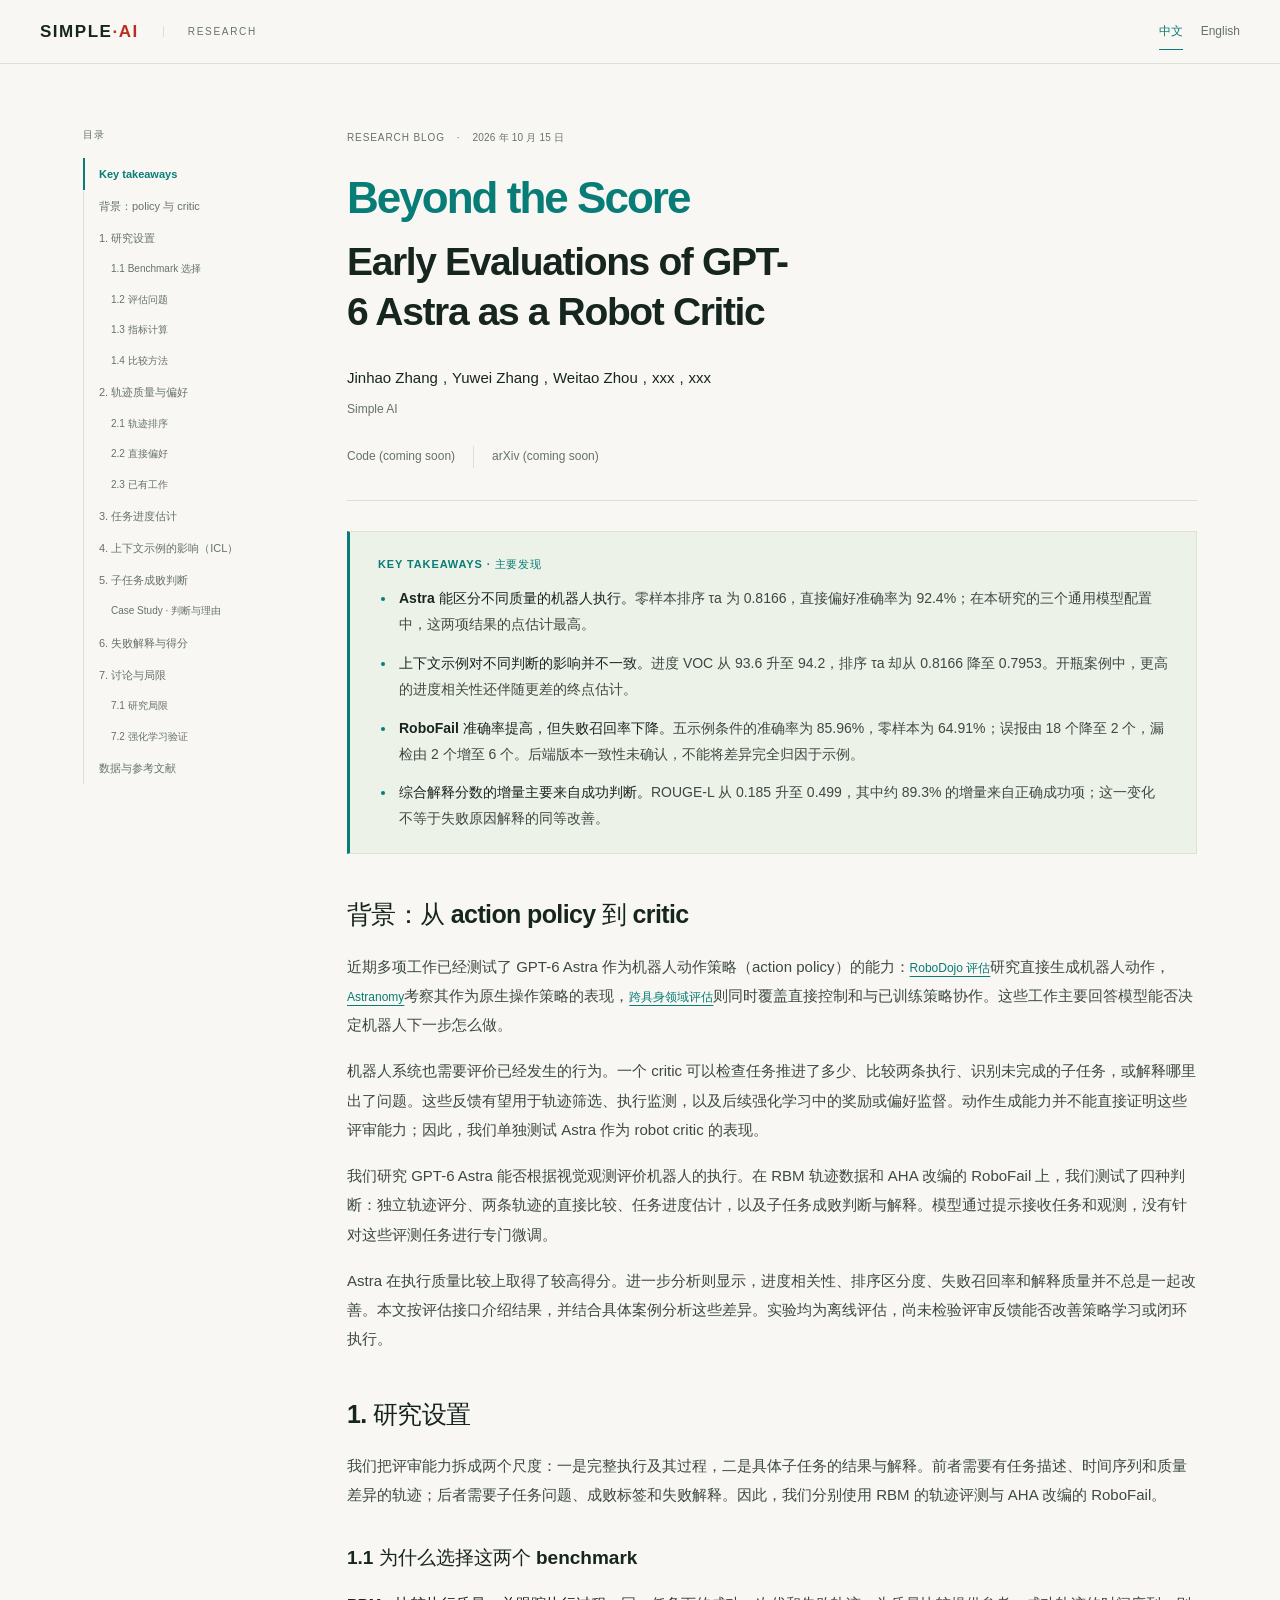
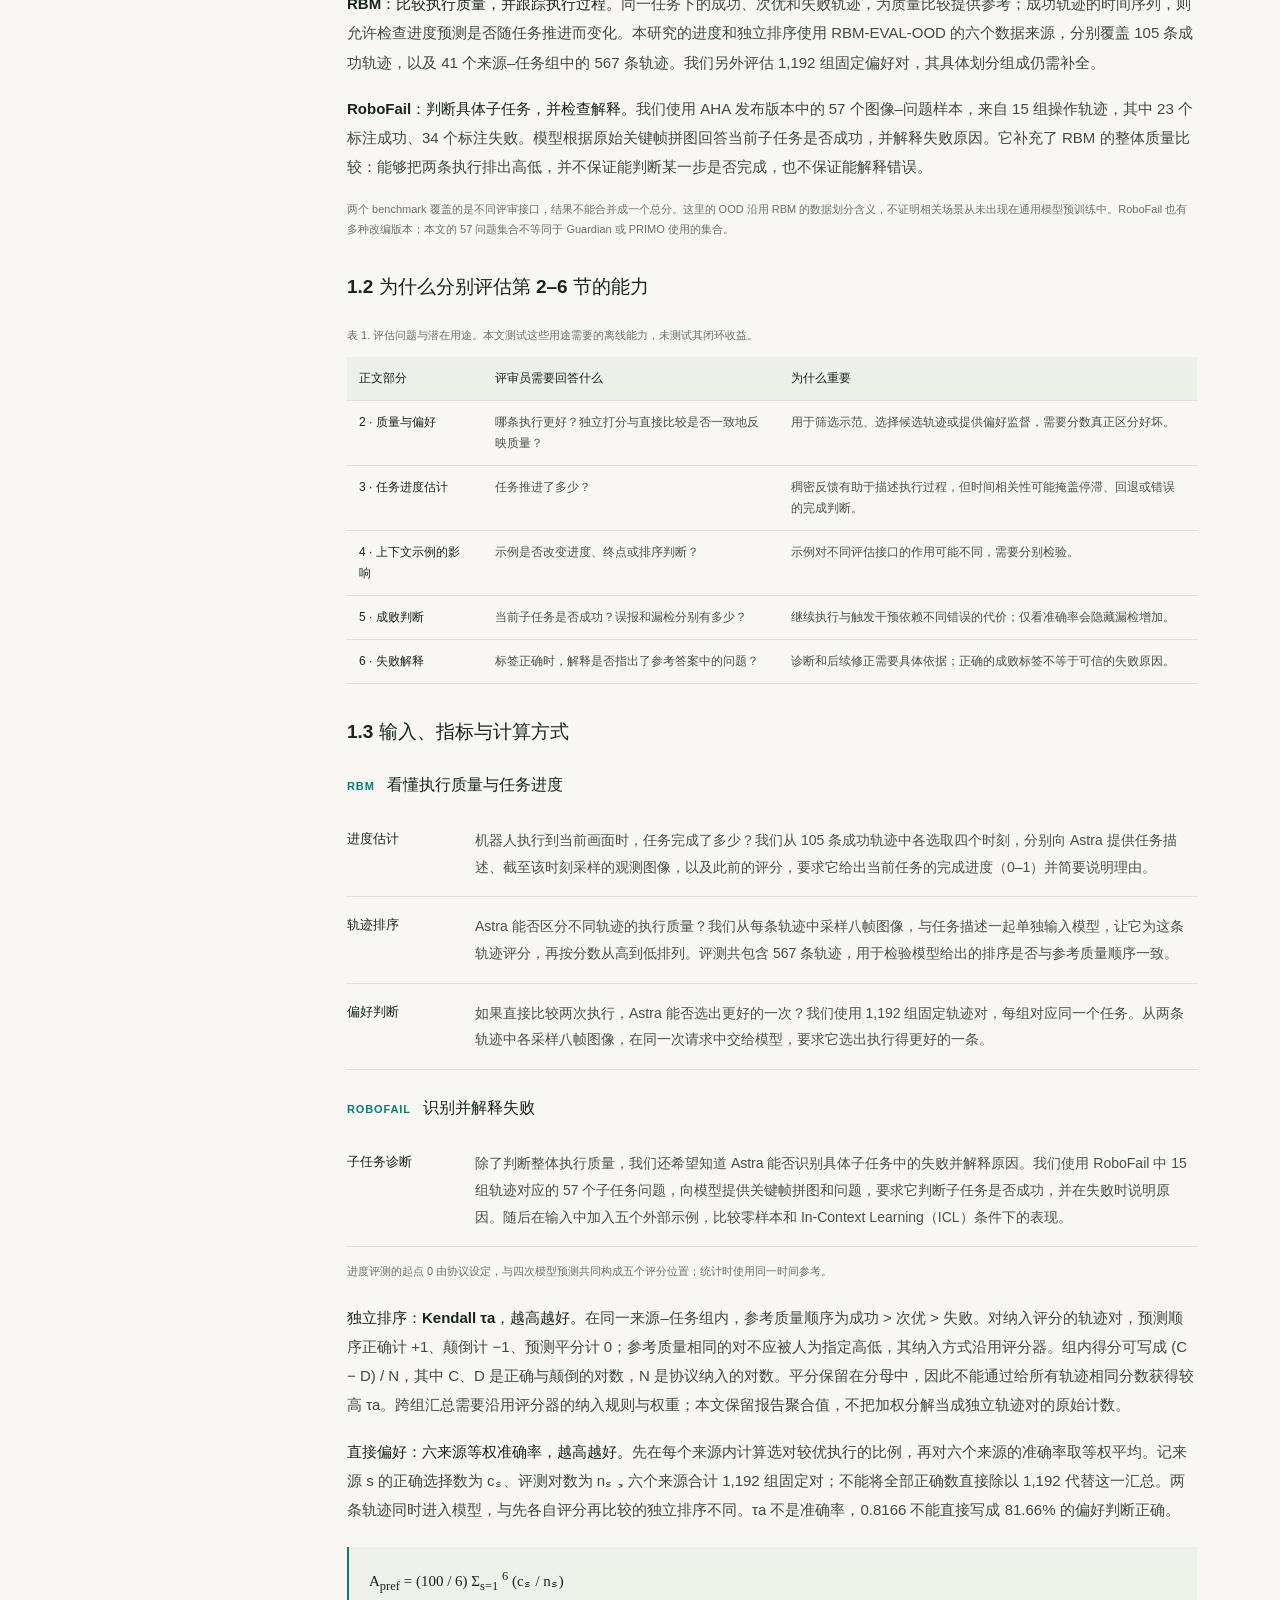
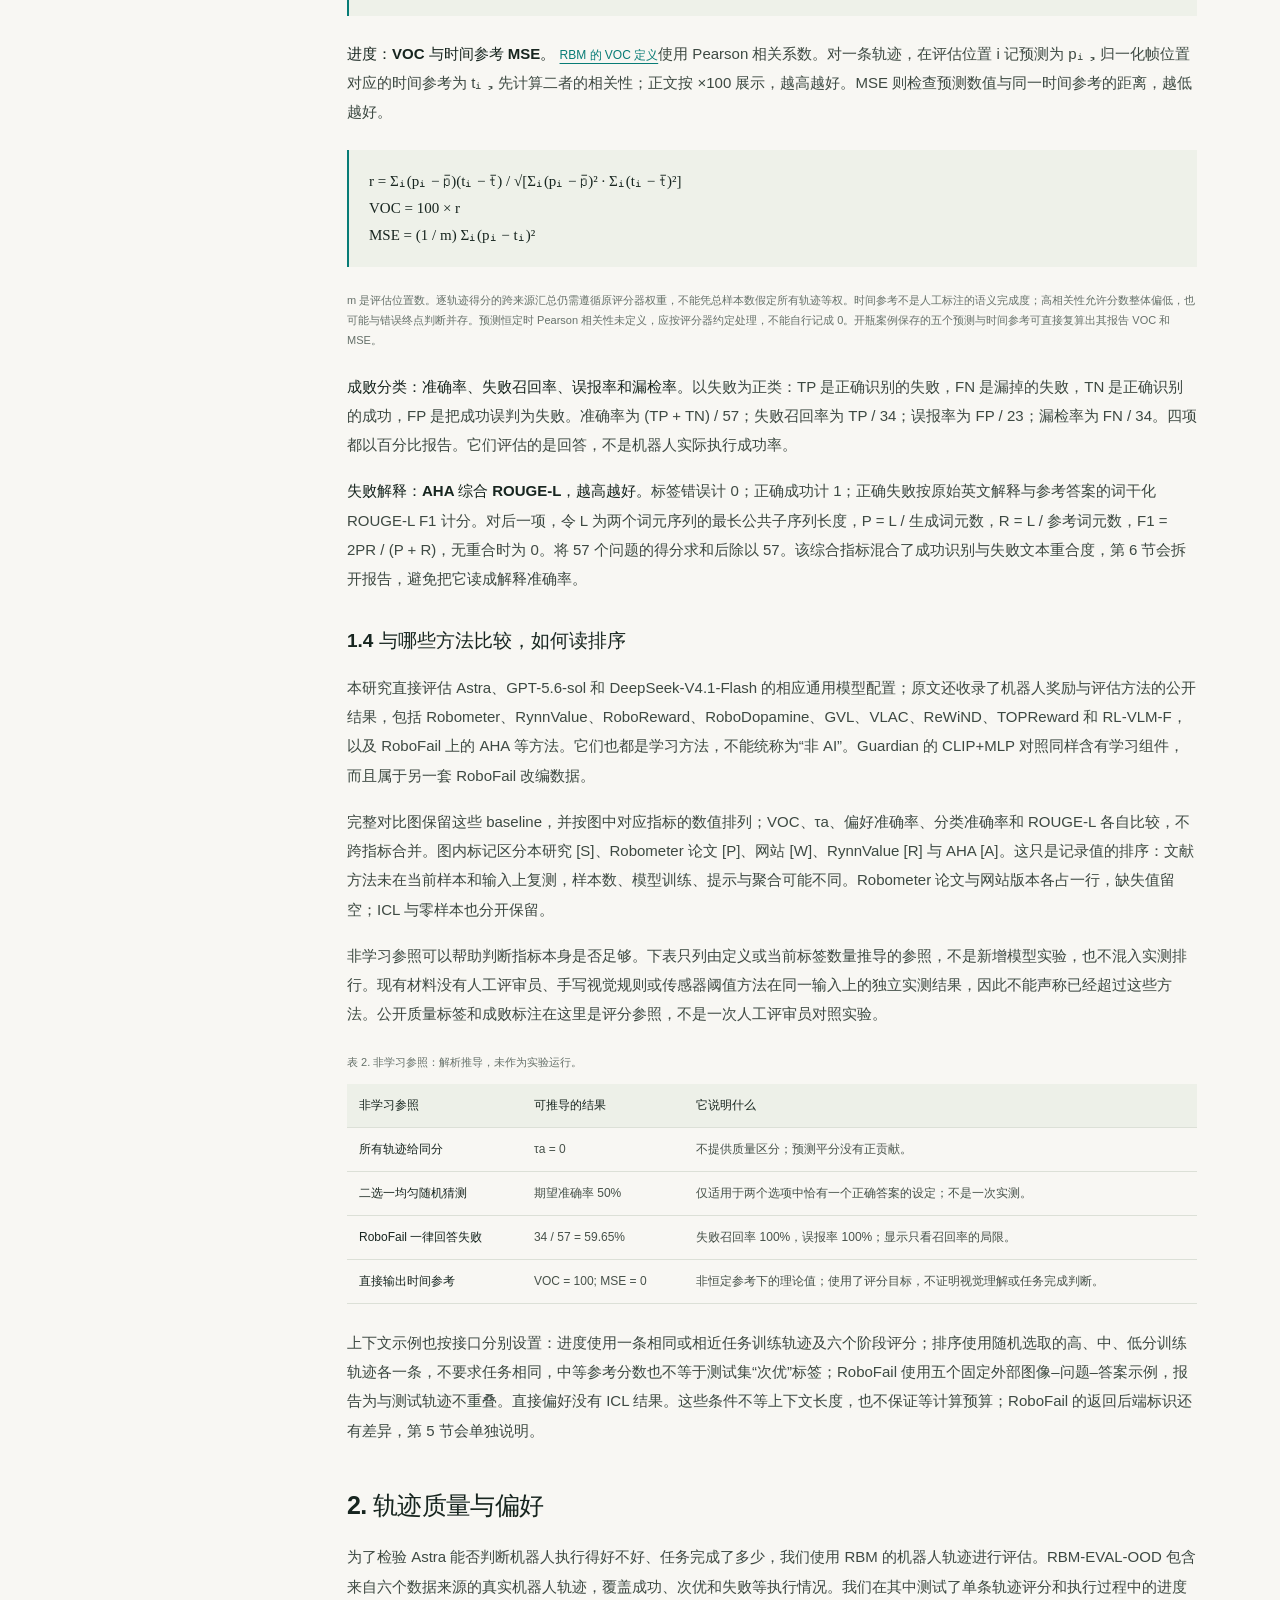
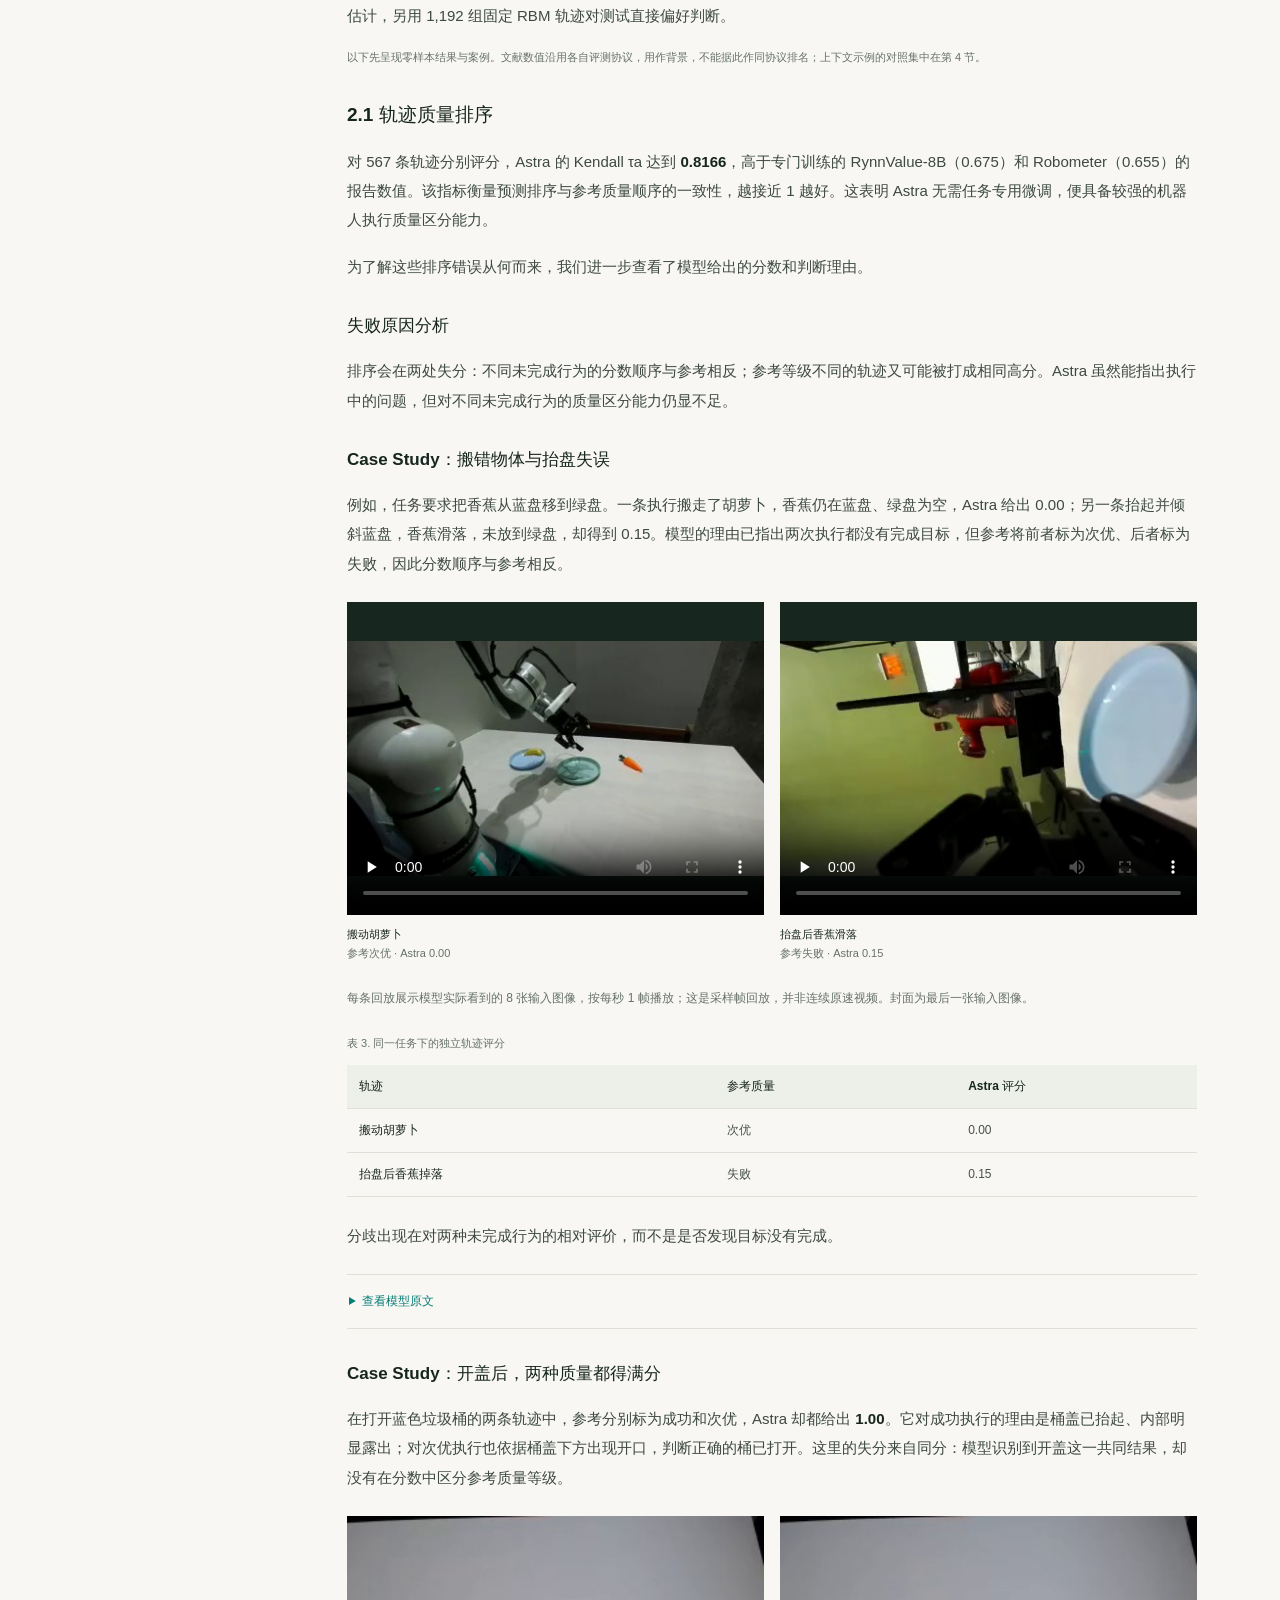
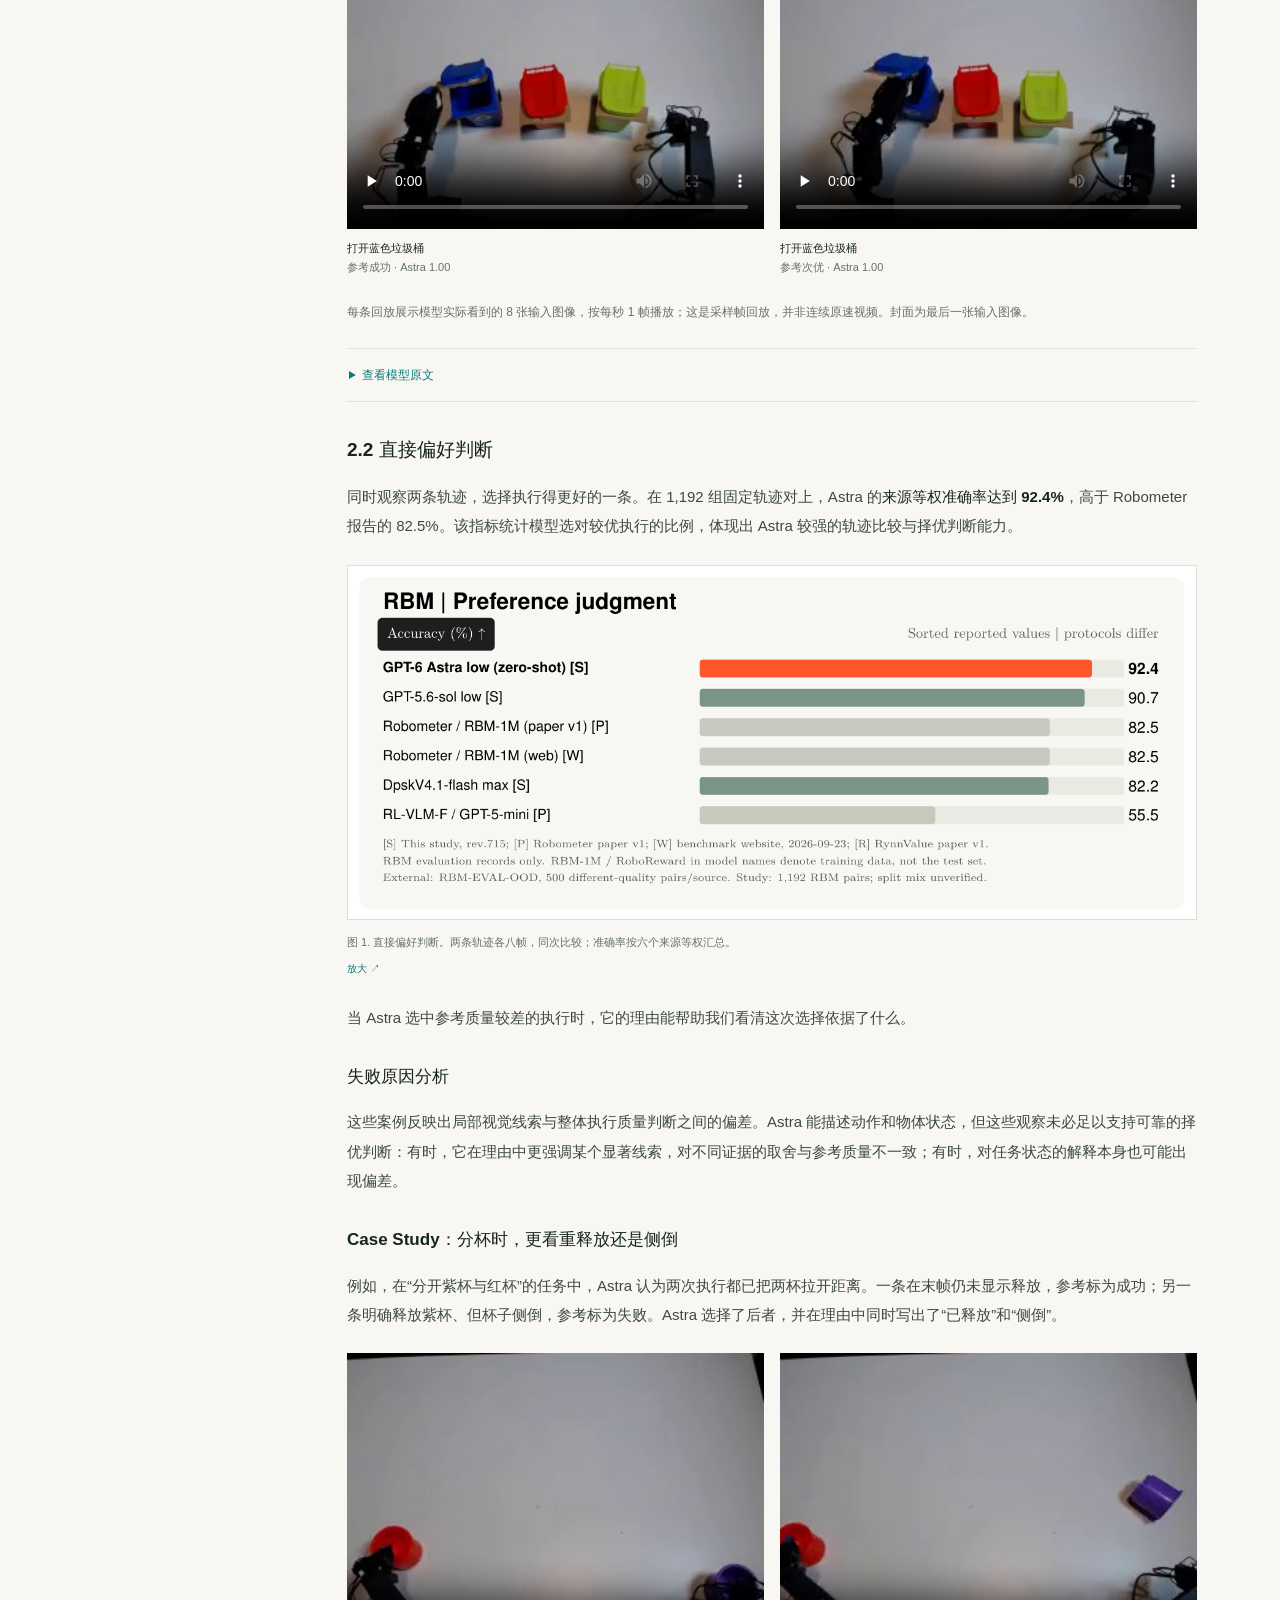
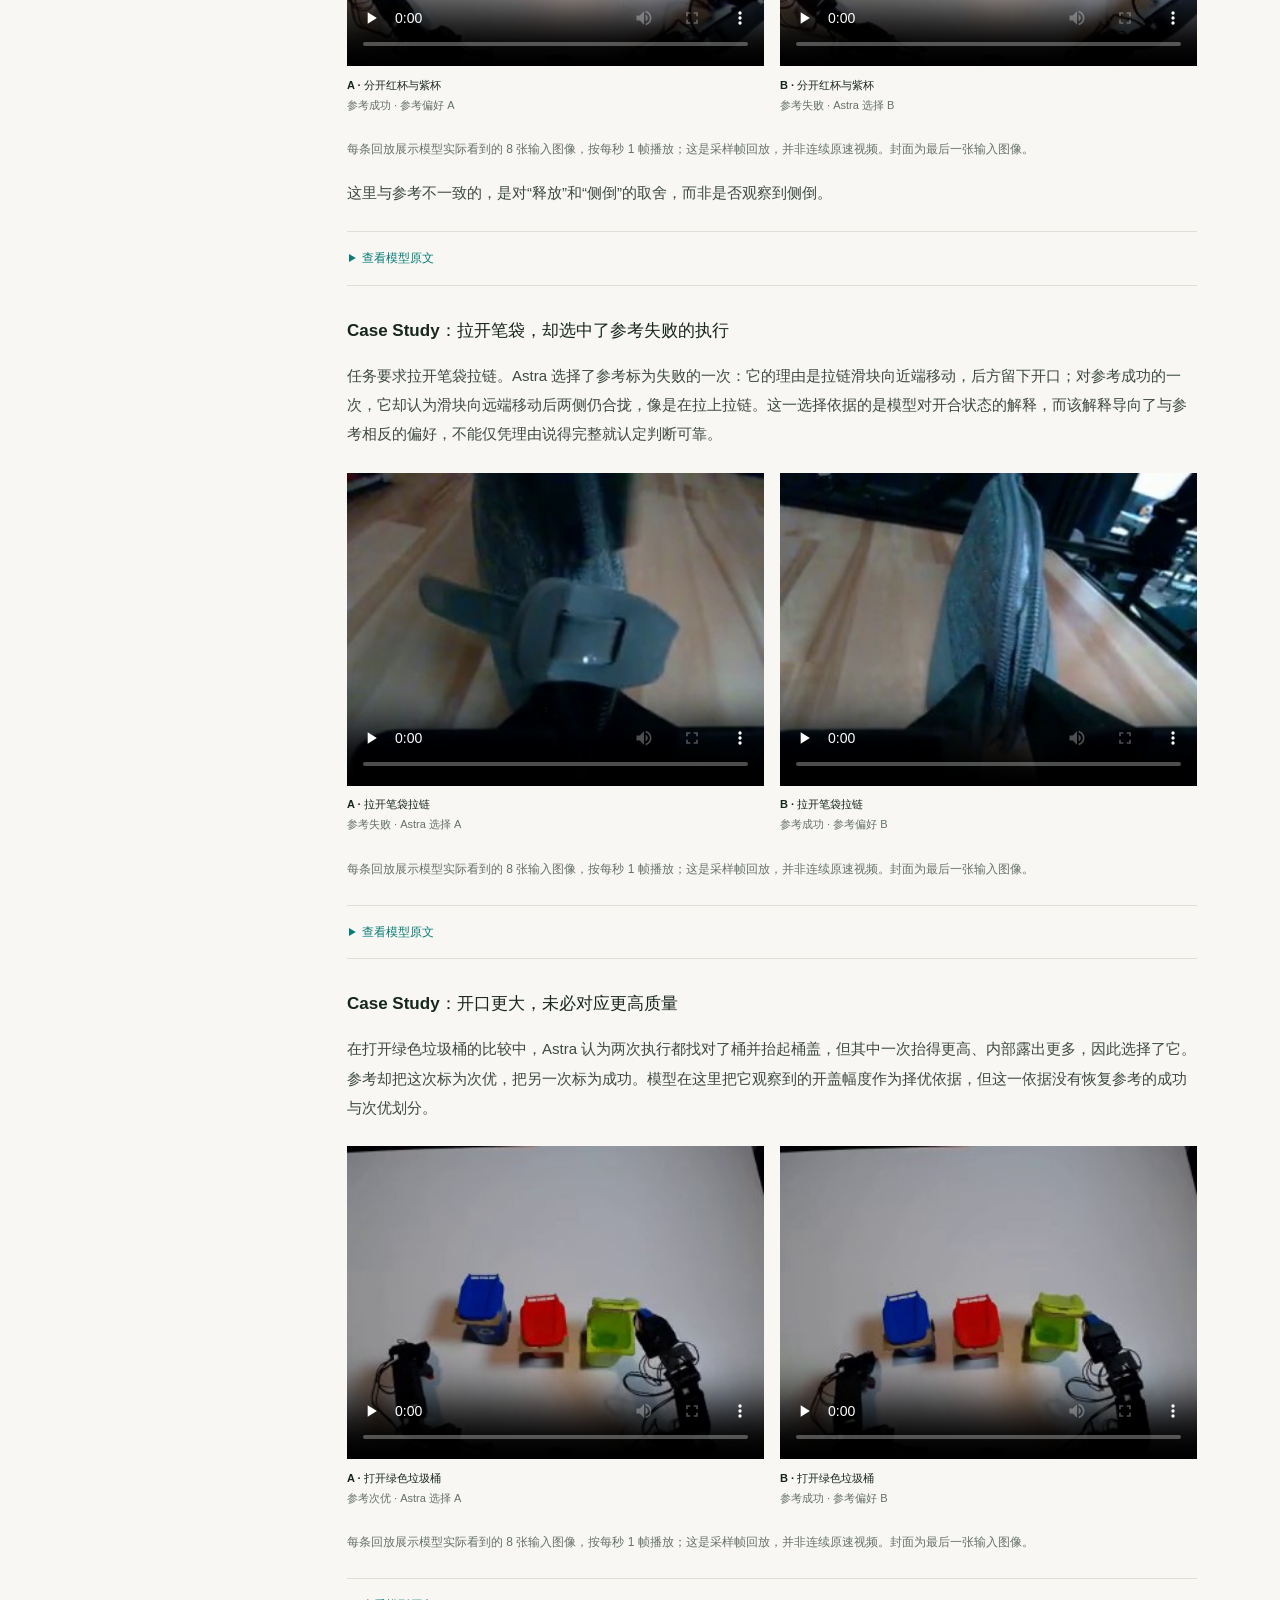
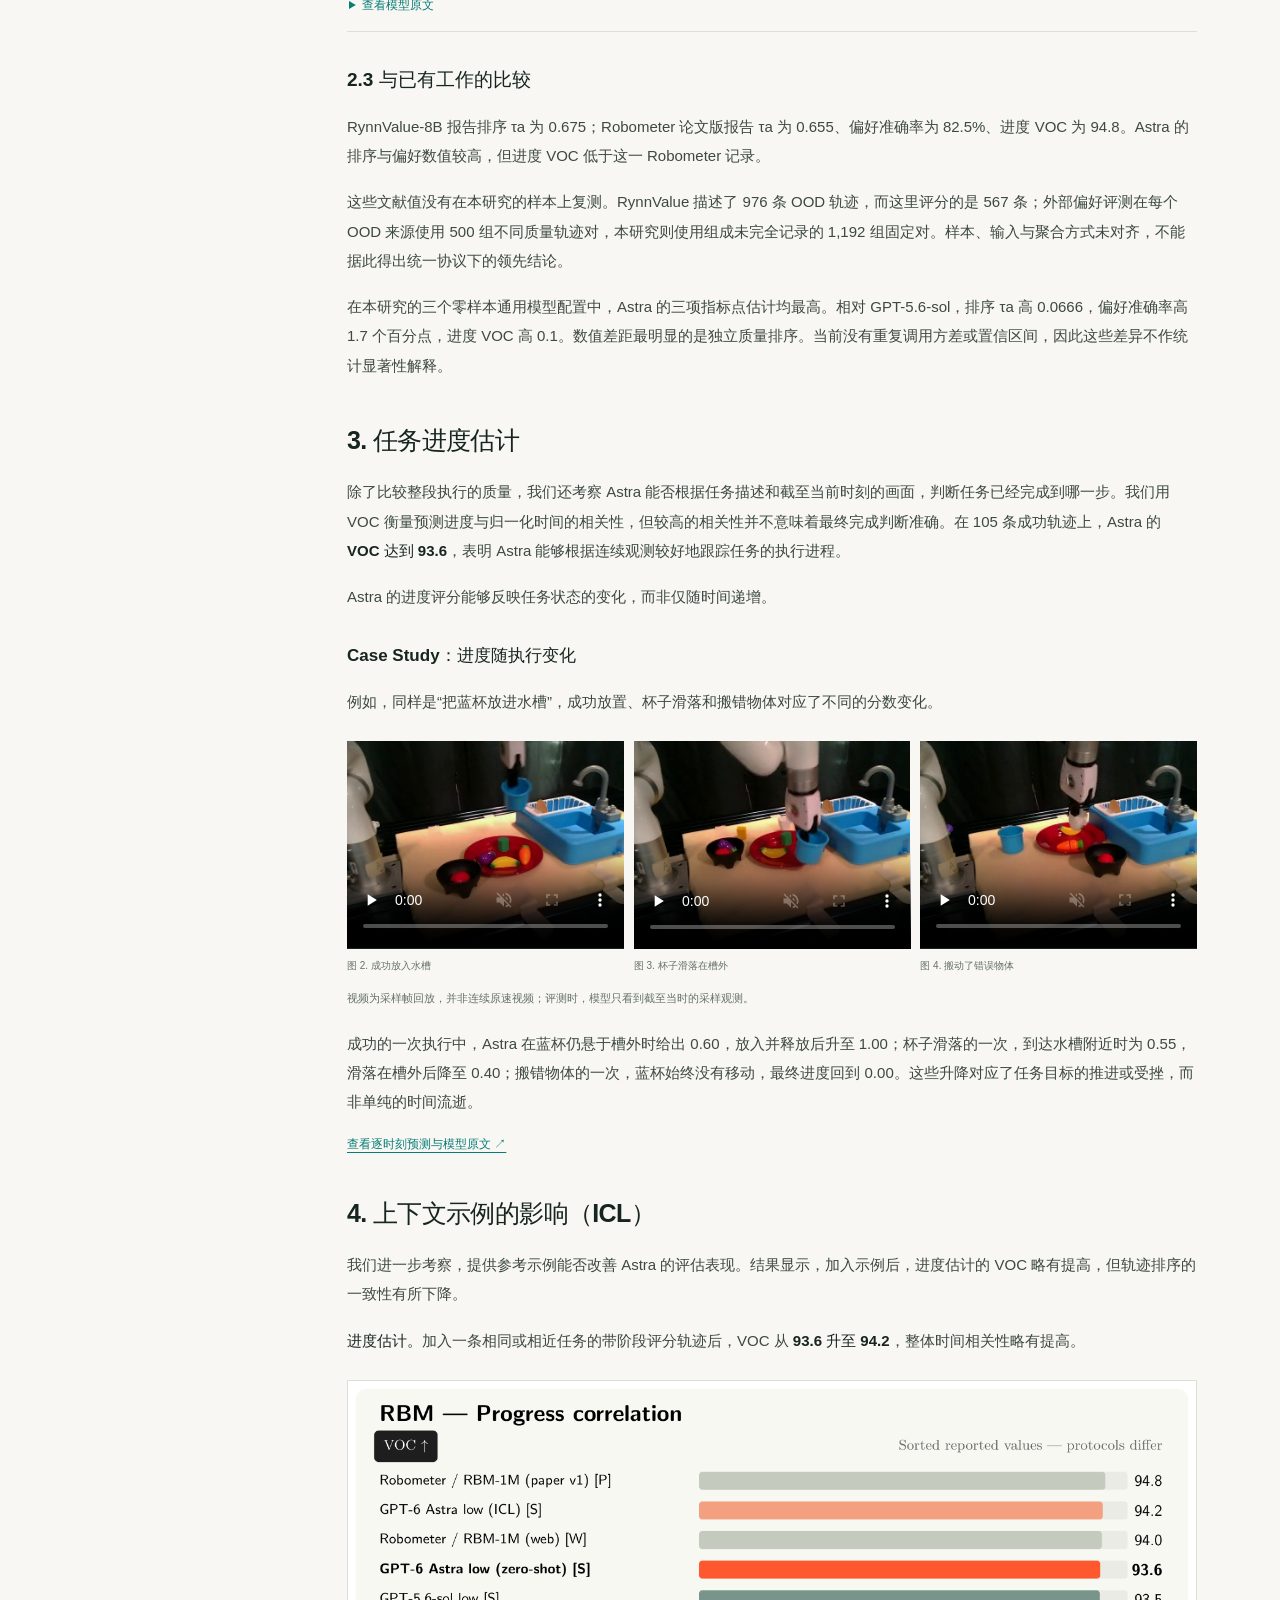
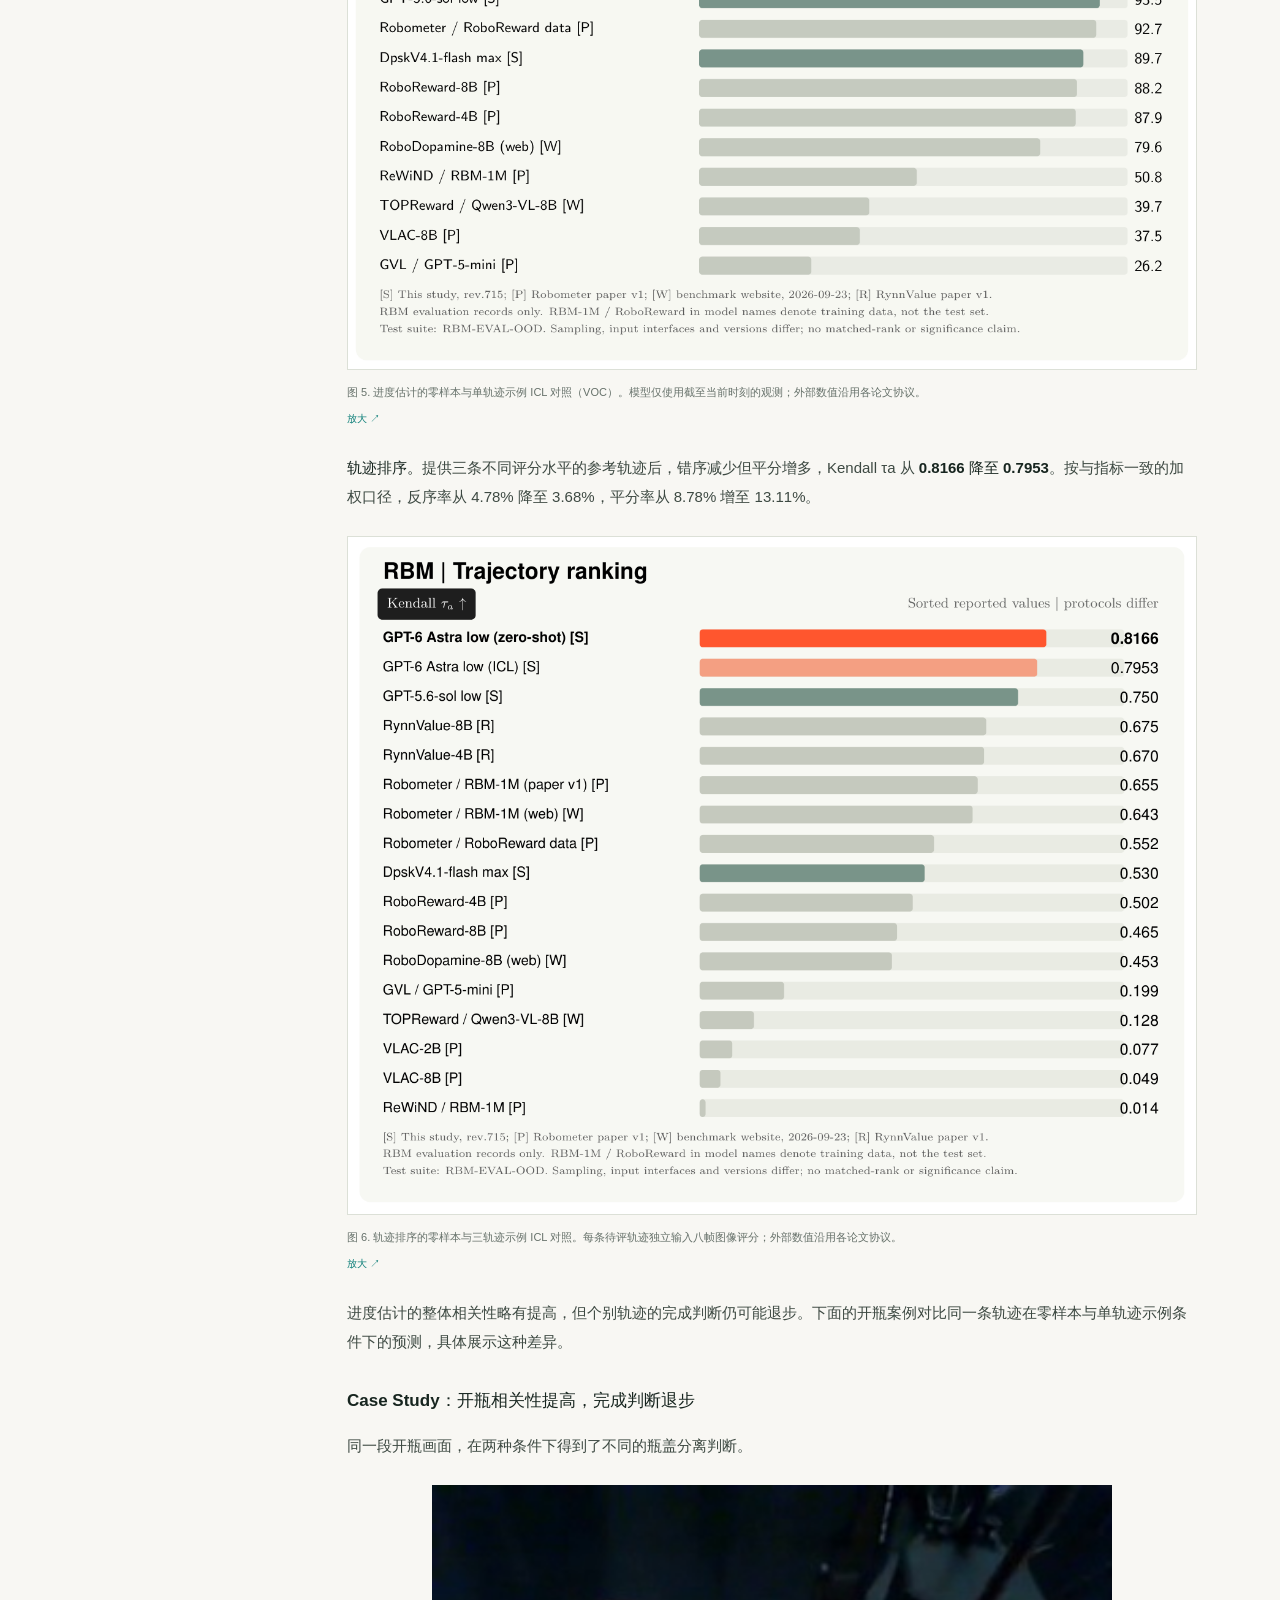
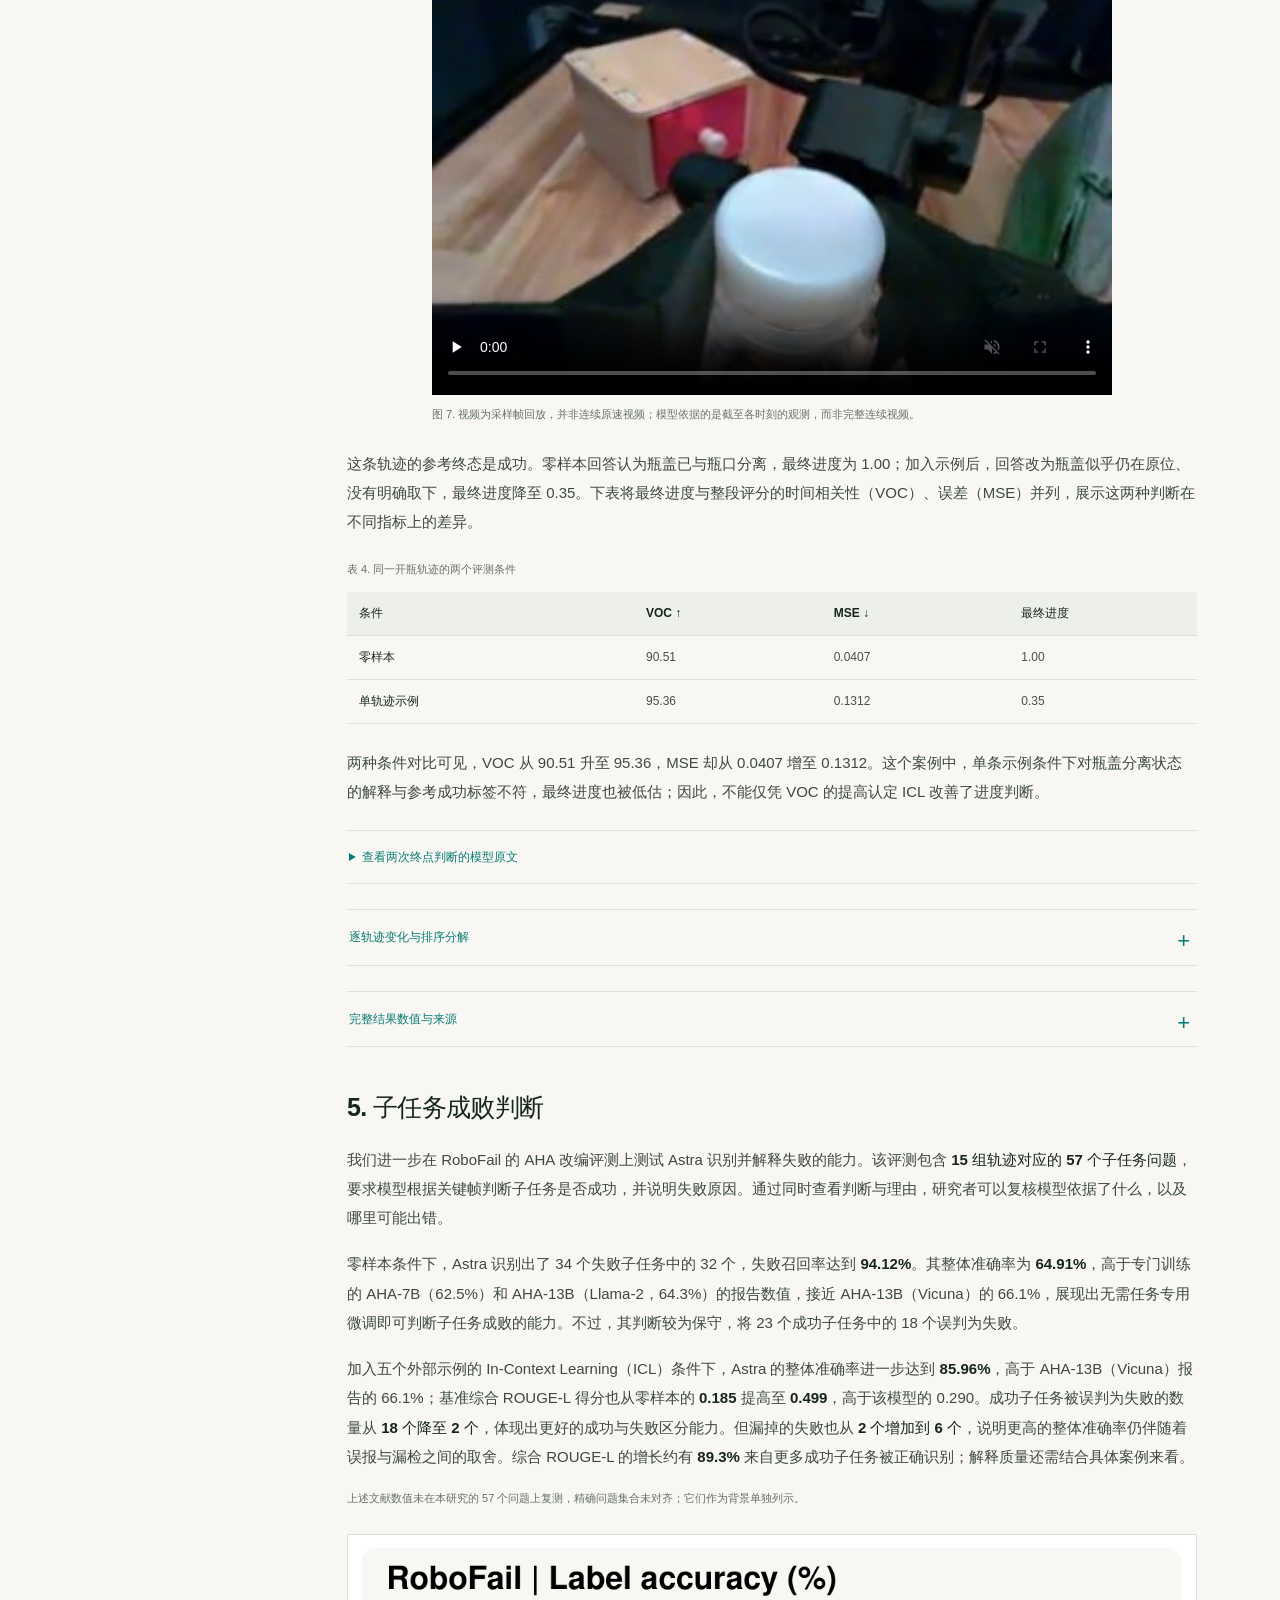
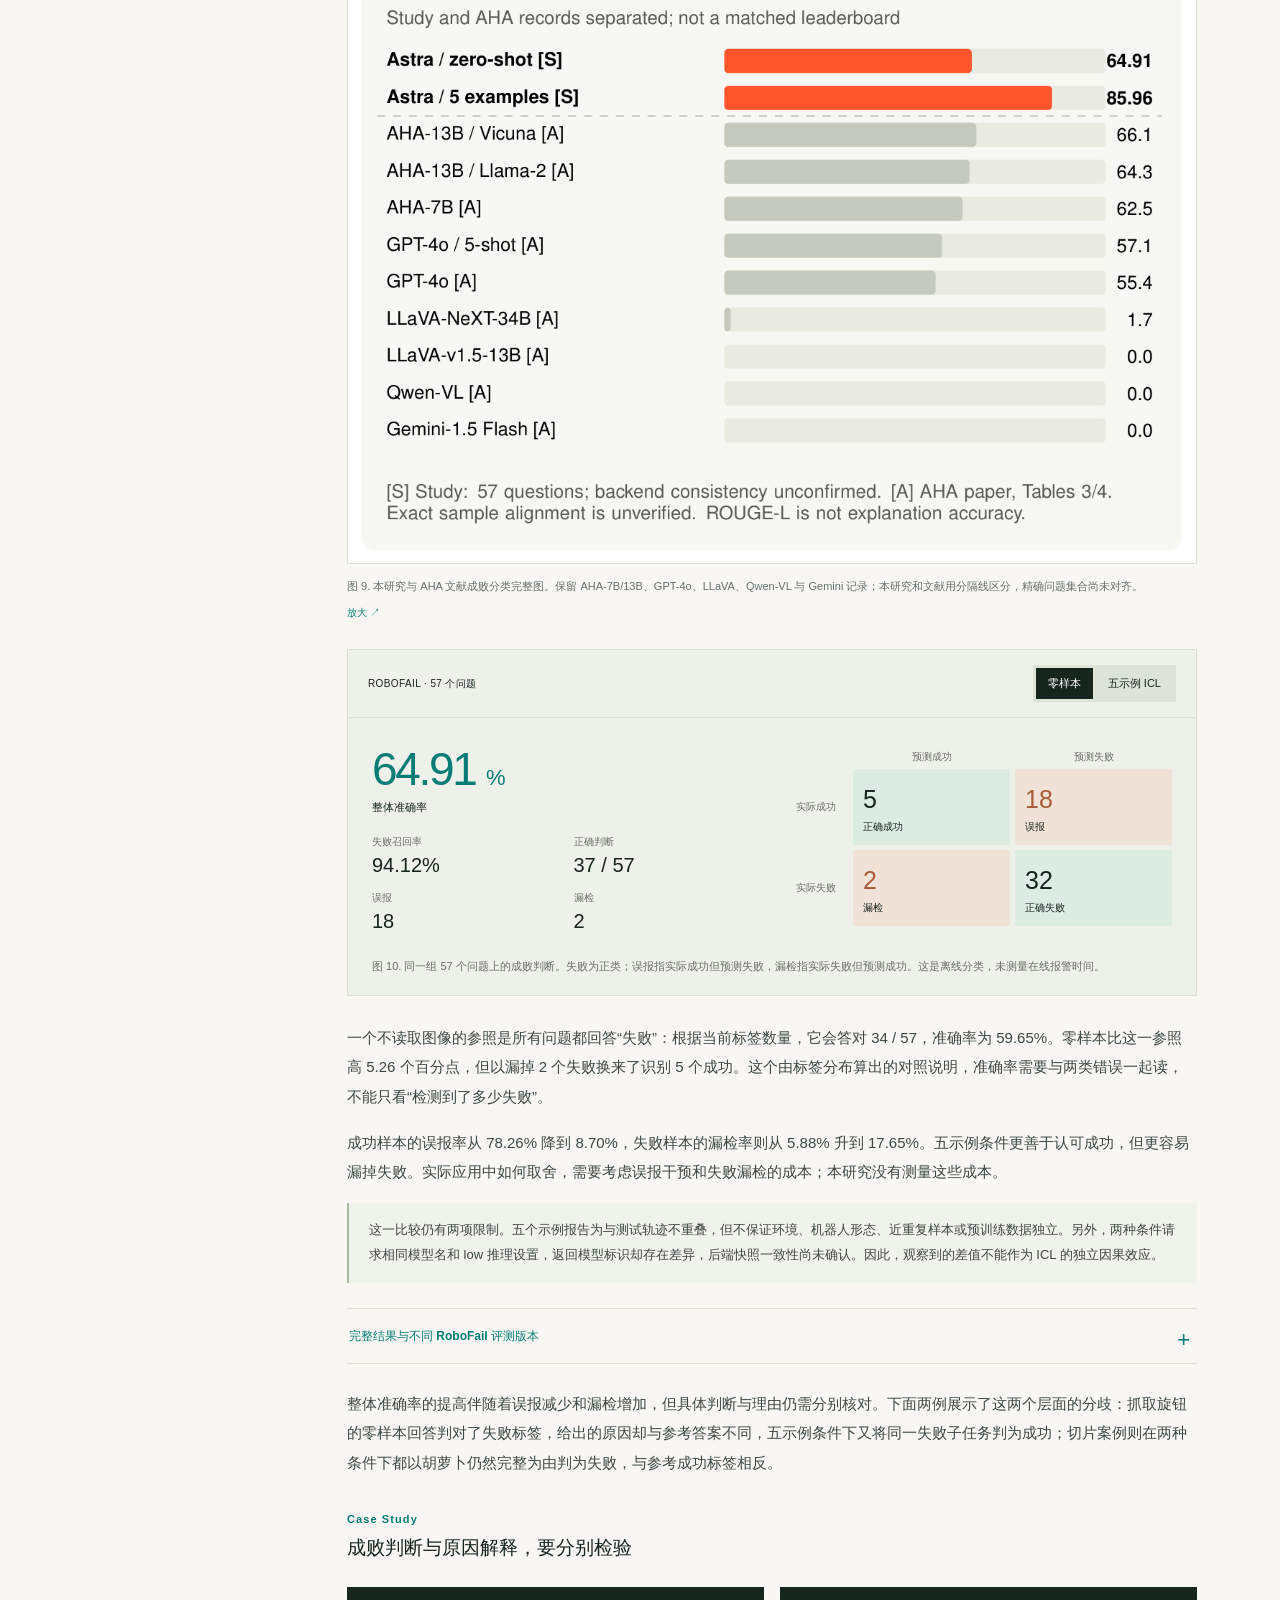
==== commit de9874fc: "Integrate bilingual case studies and separate progress from ICL" ====
--- a/index.html
+++ b/index.html
@@ -28,7 +28,7 @@
 <span class="research">RESEARCH</span>
 <nav class="language-switch" aria-label="语言">
 <a data-language-link href="index.html" lang="zh-CN" hreflang="zh-CN" aria-current="page">中文</a>
-<a data-language-link href="en.html" lang="en" hreflang="en" >English</a>
+<a data-language-link href="en.html" lang="en" hreflang="en">English</a>
 </nav>
 </div>
 </header>
@@ -47,19 +47,17 @@
 <a class="subsection" href="#metrics">1.3 指标计算</a>
 <a class="subsection" href="#comparison-protocol">1.4 比较方法</a>
 <a class="" href="#results">2. 轨迹质量与偏好</a>
-<a class="subsection" href="#literature">2.1 已有工作</a>
-<a class="subsection" href="#trajectory-cases">2.2 执行案例</a>
-<a class="" href="#context">3. 进度与上下文示例</a>
-<a class="subsection" href="#progress">3.1 进度与终点</a>
-<a class="subsection" href="#progress-retry">3.2 进度回退案例</a>
-<a class="subsection" href="#ranking-context">3.3 平分与颠倒</a>
-<a class="" href="#failure">4. 子任务成败判断</a>
-<a class="subsection" href="#classification-case">4.1 持续误报案例</a>
-<a class="" href="#explanations">5. 失败解释与得分</a>
-<a class="subsection" href="#knob-case">5.1 抓旋钮案例</a>
-<a class="" href="#outlook">6. 讨论与局限</a>
-<a class="subsection" href="#limitations">6.1 研究局限</a>
-<a class="subsection" href="#next-steps">6.2 强化学习验证</a>
+<a class="subsection" href="#ranking-results">2.1 轨迹排序</a>
+<a class="subsection" href="#preference-results">2.2 直接偏好</a>
+<a class="subsection" href="#literature">2.3 已有工作</a>
+<a class="" href="#progress-results">3. 任务进度估计</a>
+<a class="" href="#progress-icl">4. 上下文示例的影响（ICL）</a>
+<a class="" href="#failure">5. 子任务成败判断</a>
+<a class="subsection" href="#robofail-cases">Case Study · 判断与理由</a>
+<a class="" href="#explanations">6. 失败解释与得分</a>
+<a class="" href="#outlook">7. 讨论与局限</a>
+<a class="subsection" href="#limitations">7.1 研究局限</a>
+<a class="subsection" href="#next-steps">7.2 强化学习验证</a>
 <a class="" href="#resources">数据与参考文献</a>
 </nav>
 </aside>
@@ -113,7 +111,7 @@
 <p class="">
 <strong>RoboFail：判断具体子任务，并检查解释。</strong>我们使用 AHA 发布版本中的 57 个图像–问题样本，来自 15 组操作轨迹，其中 23 个标注成功、34 个标注失败。模型根据原始关键帧拼图回答当前子任务是否成功，并解释失败原因。它补充了 RBM 的整体质量比较：能够把两条执行排出高低，并不保证能判断某一步是否完成，也不保证能解释错误。</p>
 <p class="fine">两个 benchmark 覆盖的是不同评审接口，结果不能合并成一个总分。这里的 OOD 沿用 RBM 的数据划分含义，不证明相关场景从未出现在通用模型预训练中。RoboFail 也有多种改编版本；本文的 57 问题集合不等同于 Guardian 或 PRIMO 使用的集合。</p>
-<h3 id="evaluation-questions" data-toc>1.2 为什么分别评估第 2–5 节的能力</h3>
+<h3 id="evaluation-questions" data-toc>1.2 为什么分别评估第 2–6 节的能力</h3>
 <div class="table-scroll" role="region" aria-label="评估问题与潜在用途。本文测试这些用途需要的离线能力，未测试其闭环收益。" tabindex="0">
 <table>
 <caption>表 1. 评估问题与潜在用途。本文测试这些用途需要的离线能力，未测试其闭环收益。</caption>
@@ -131,17 +129,22 @@
 <td>用于筛选示范、选择候选轨迹或提供偏好监督，需要分数真正区分好坏。</td>
 </tr>
 <tr>
-<th scope="row">3 · 进度与上下文</th>
-<td>任务推进了多少？示例是否改变进度、终点或排序判断？</td>
+<th scope="row">3 · 任务进度估计</th>
+<td>任务推进了多少？</td>
 <td>稠密反馈有助于描述执行过程，但时间相关性可能掩盖停滞、回退或错误的完成判断。</td>
 </tr>
 <tr>
-<th scope="row">4 · 成败判断</th>
+<th scope="row">4 · 上下文示例的影响</th>
+<td>示例是否改变进度、终点或排序判断？</td>
+<td>示例对不同评估接口的作用可能不同，需要分别检验。</td>
+</tr>
+<tr>
+<th scope="row">5 · 成败判断</th>
 <td>当前子任务是否成功？误报和漏检分别有多少？</td>
 <td>继续执行与触发干预依赖不同错误的代价；仅看准确率会隐藏漏检增加。</td>
 </tr>
 <tr>
-<th scope="row">5 · 失败解释</th>
+<th scope="row">6 · 失败解释</th>
 <td>标签正确时，解释是否指出了参考答案中的问题？</td>
 <td>诊断和后续修正需要具体依据；正确的成败标签不等于可信的失败原因。</td>
 </tr>
@@ -149,44 +152,37 @@
 </table>
 </div>
 <h3 id="metrics" data-toc>1.3 输入、指标与计算方式</h3>
-<div class="table-scroll" role="region" aria-label="评估接口。样本数不是独立机器人试验次数。" tabindex="0">
-<table>
-<caption>表 2. 评估接口。样本数不是独立机器人试验次数。</caption>
-<thead>
-<tr>
-<th scope="col">接口</th>
-<th scope="col">提供给模型的输入</th>
-<th scope="col">评测范围</th>
-</tr>
-</thead>
-<tbody>
-<tr>
-<th scope="row">独立质量排序</th>
-<td>任务描述与单条轨迹的 8 帧；每条独立评分</td>
-<td>567 条轨迹，41 个来源–任务组</td>
-</tr>
-<tr>
-<th scope="row">直接偏好</th>
-<td>同一请求中提供两条轨迹，选择较优者</td>
-<td>1,192 组固定轨迹对</td>
-</tr>
-<tr>
-<th scope="row">进度估计</th>
-<td>任务描述及当前、过去的观测；不提供未来帧</td>
-<td>105 条成功轨迹，每条 5 个评估位置</td>
-</tr>
-<tr>
-<th scope="row">子任务诊断</th>
-<td>原始关键帧拼图与问题；输出成败标签及解释</td>
-<td>57 个问题，来自 15 组轨迹</td>
-</tr>
-</tbody>
-</table>
-</div>
+<h4 class="method-group-title">
+<span>RBM</span>看懂执行质量与任务进度</h4>
+<dl class="protocol-list">
+<div>
+<dt>进度估计</dt>
+<dd>机器人执行到当前画面时，任务完成了多少？我们从 105 条成功轨迹中各选取四个时刻，分别向 Astra 提供任务描述、截至该时刻采样的观测图像，以及此前的评分，要求它给出当前任务的完成进度（0–1）并简要说明理由。</dd>
+</div>
+<div>
+<dt>轨迹排序</dt>
+<dd>Astra 能否区分不同轨迹的执行质量？我们从每条轨迹中采样八帧图像，与任务描述一起单独输入模型，让它为这条轨迹评分，再按分数从高到低排列。评测共包含 567 条轨迹，用于检验模型给出的排序是否与参考质量顺序一致。</dd>
+</div>
+<div>
+<dt>偏好判断</dt>
+<dd>如果直接比较两次执行，Astra 能否选出更好的一次？我们使用 1,192 组固定轨迹对，每组对应同一个任务。从两条轨迹中各采样八帧图像，在同一次请求中交给模型，要求它选出执行得更好的一条。</dd>
+</div>
+</dl>
+<h4 class="method-group-title">
+<span>ROBOFAIL</span>识别并解释失败</h4>
+<dl class="protocol-list">
+<div>
+<dt>子任务诊断</dt>
+<dd>除了判断整体执行质量，我们还希望知道 Astra 能否识别具体子任务中的失败并解释原因。我们使用 RoboFail 中 15 组轨迹对应的 57 个子任务问题，向模型提供关键帧拼图和问题，要求它判断子任务是否成功，并在失败时说明原因。随后在输入中加入五个外部示例，比较零样本和 In-Context Learning（ICL）条件下的表现。</dd>
+</div>
+</dl>
+<p class="fine">进度评测的起点 0 由协议设定，与四次模型预测共同构成五个评分位置；统计时使用同一时间参考。</p>
 <p class="">
 <strong>独立排序：Kendall τa，越高越好。</strong>在同一来源–任务组内，参考质量顺序为成功 &gt; 次优 &gt; 失败。对纳入评分的轨迹对，预测顺序正确计 +1、颠倒计 −1、预测平分计 0；参考质量相同的对不应被人为指定高低，其纳入方式沿用评分器。组内得分可写成 (C − D) / N，其中 C、D 是正确与颠倒的对数，N 是协议纳入的对数。平分保留在分母中，因此不能通过给所有轨迹相同分数获得较高 τa。跨组汇总需要沿用评分器的纳入规则与权重；本文保留报告聚合值，不把加权分解当成独立轨迹对的原始计数。</p>
 <p class="">
-<strong>直接偏好：准确率，越高越好。</strong>正确选择的轨迹对数除以全部 1,192 组评测对，再乘 100%。这里两条轨迹同时进入模型，与先各自评分再比较的独立排序不同。τa 不是准确率，0.8166 不能直接写成 81.66% 的偏好判断正确。</p>
+<strong>直接偏好：六来源等权准确率，越高越好。</strong>先在每个来源内计算选对较优执行的比例，再对六个来源的准确率取等权平均。记来源 s 的正确选择数为 cₛ、评测对数为 nₛ，六个来源合计 1,192 组固定对；不能将全部正确数直接除以 1,192 代替这一汇总。两条轨迹同时进入模型，与先各自评分再比较的独立排序不同。τa 不是准确率，0.8166 不能直接写成 81.66% 的偏好判断正确。</p>
+<div class="formula" role="math">A<sub>pref</sub> = (100 / 6) Σ<sub>s=1</sub>
+<sup>6</sup> (cₛ / nₛ)</div>
 <p class="">
 <strong>进度：VOC 与时间参考 MSE。</strong>
 <a class="inline-link" href="https://robometer.github.io/" target="_blank" rel="noopener">RBM 的 VOC 定义</a>使用 Pearson 相关系数。对一条轨迹，在评估位置 i 记预测为 pᵢ，归一化帧位置对应的时间参考为 tᵢ，先计算二者的相关性；正文按 ×100 展示，越高越好。MSE 则检查预测数值与同一时间参考的距离，越低越好。</p>
@@ -195,14 +191,14 @@
 <p class="">
 <strong>成败分类：准确率、失败召回率、误报率和漏检率。</strong>以失败为正类：TP 是正确识别的失败，FN 是漏掉的失败，TN 是正确识别的成功，FP 是把成功误判为失败。准确率为 (TP + TN) / 57；失败召回率为 TP / 34；误报率为 FP / 23；漏检率为 FN / 34。四项都以百分比报告。它们评估的是回答，不是机器人实际执行成功率。</p>
 <p class="">
-<strong>失败解释：AHA 综合 ROUGE-L，越高越好。</strong>标签错误计 0；正确成功计 1；正确失败按原始英文解释与参考答案的词干化 ROUGE-L F1 计分。对后一项，令 L 为两个词元序列的最长公共子序列长度，P = L / 生成词元数，R = L / 参考词元数，F1 = 2PR / (P + R)，无重合时为 0。将 57 个问题的得分求和后除以 57。该综合指标混合了成功识别与失败文本重合度，第 5 节会拆开报告，避免把它读成解释准确率。</p>
+<strong>失败解释：AHA 综合 ROUGE-L，越高越好。</strong>标签错误计 0；正确成功计 1；正确失败按原始英文解释与参考答案的词干化 ROUGE-L F1 计分。对后一项，令 L 为两个词元序列的最长公共子序列长度，P = L / 生成词元数，R = L / 参考词元数，F1 = 2PR / (P + R)，无重合时为 0。将 57 个问题的得分求和后除以 57。该综合指标混合了成功识别与失败文本重合度，第 6 节会拆开报告，避免把它读成解释准确率。</p>
 <h3 id="comparison-protocol" data-toc>1.4 与哪些方法比较，如何读排序</h3>
 <p class="">本研究直接评估 Astra、GPT-5.6-sol 和 DeepSeek-V4.1-Flash 的相应通用模型配置；原文还收录了机器人奖励与评估方法的公开结果，包括 Robometer、RynnValue、RoboReward、RoboDopamine、GVL、VLAC、ReWiND、TOPReward 和 RL-VLM-F，以及 RoboFail 上的 AHA 等方法。它们也都是学习方法，不能统称为“非 AI”。Guardian 的 CLIP+MLP 对照同样含有学习组件，而且属于另一套 RoboFail 改编数据。</p>
 <p class="">完整对比图保留这些 baseline，并按图中对应指标的数值排列；VOC、τa、偏好准确率、分类准确率和 ROUGE-L 各自比较，不跨指标合并。图内标记区分本研究 [S]、Robometer 论文 [P]、网站 [W]、RynnValue [R] 与 AHA [A]。这只是记录值的排序：文献方法未在当前样本和输入上复测，样本数、模型训练、提示与聚合可能不同。Robometer 论文与网站版本各占一行，缺失值留空；ICL 与零样本也分开保留。</p>
 <p class="">非学习参照可以帮助判断指标本身是否足够。下表只列由定义或当前标签数量推导的参照，不是新增模型实验，也不混入实测排行。现有材料没有人工评审员、手写视觉规则或传感器阈值方法在同一输入上的独立实测结果，因此不能声称已经超过这些方法。公开质量标签和成败标注在这里是评分参照，不是一次人工评审员对照实验。</p>
 <div class="table-scroll" role="region" aria-label="非学习参照：解析推导，未作为实验运行。" tabindex="0">
 <table>
-<caption>表 3. 非学习参照：解析推导，未作为实验运行。</caption>
+<caption>表 2. 非学习参照：解析推导，未作为实验运行。</caption>
 <thead>
 <tr>
 <th scope="col">非学习参照</th>
@@ -234,286 +230,313 @@
 </tbody>
 </table>
 </div>
-<p class="">上下文示例也按接口分别设置：进度使用一条相同或相近任务训练轨迹及六个阶段评分；排序使用随机选取的高、中、低分训练轨迹各一条，不要求任务相同，中等参考分数也不等于测试集“次优”标签；RoboFail 使用五个固定外部图像–问题–答案示例，报告为与测试轨迹不重叠。直接偏好没有 ICL 结果。这些条件不等上下文长度，也不保证等计算预算；RoboFail 的返回后端标识还有差异，第 4 节会单独说明。</p>
+<p class="">上下文示例也按接口分别设置：进度使用一条相同或相近任务训练轨迹及六个阶段评分；排序使用随机选取的高、中、低分训练轨迹各一条，不要求任务相同，中等参考分数也不等于测试集“次优”标签；RoboFail 使用五个固定外部图像–问题–答案示例，报告为与测试轨迹不重叠。直接偏好没有 ICL 结果。这些条件不等上下文长度，也不保证等计算预算；RoboFail 的返回后端标识还有差异，第 5 节会单独说明。</p>
 </section>
 <section id="results" class="" data-toc>
 <h2>2. 轨迹质量与偏好</h2>
-<p class="">独立评分时，模型分别观察每条轨迹，再根据分数进行排序。Astra 的 Kendall τa 为 <strong>0.8166</strong>。这一指标衡量预测顺序与参考质量顺序的一致性，错误颠倒和预测平分都会降低得分。直接偏好判断则让模型同时观察两条轨迹，选择较优执行；Astra 的准确率为 <strong>92.4%</strong>。由于输入方式不同，偏好准确率不能解释为独立评分的排序准确率。</p>
-<p class="">在本研究的三个零样本通用模型配置中，Astra 的三项指标点估计均最高。相对 GPT-5.6-sol，排序 τa 高 0.0666，偏好准确率高 1.7 个百分点，进度 VOC 高 0.1。数值差距最明显的是独立质量排序。当前没有重复调用方差或置信区间，因此这些差异不作统计显著性解释。</p>
-<h3 id="literature" data-toc>2.1 与已有工作的比较</h3>
+<p class="">为了检验 Astra 能否判断机器人执行得好不好、任务完成了多少，我们使用 RBM 的机器人轨迹进行评估。RBM-EVAL-OOD 包含来自六个数据来源的真实机器人轨迹，覆盖成功、次优和失败等执行情况。我们在其中测试了单条轨迹评分和执行过程中的进度估计，另用 1,192 组固定 RBM 轨迹对测试直接偏好判断。</p>
+<p class="fine">以下先呈现零样本结果与案例。文献数值沿用各自评测协议，用作背景，不能据此作同协议排名；上下文示例的对照集中在第 4 节。</p>
+<h3 id="ranking-results" data-toc>2.1 轨迹质量排序</h3>
+<p>对 567 条轨迹分别评分，Astra 的 Kendall τa 达到 <strong>0.8166</strong>，高于专门训练的 RynnValue-8B（0.675）和 Robometer（0.655）的报告数值。该指标衡量预测排序与参考质量顺序的一致性，越接近 1 越好。这表明 Astra 无需任务专用微调，便具备较强的机器人执行质量区分能力。</p>
+<p>为了解这些排序错误从何而来，我们进一步查看了模型给出的分数和判断理由。</p>
+<h4 class="case-title">失败原因分析</h4>
+<p>排序会在两处失分：不同未完成行为的分数顺序与参考相反；参考等级不同的轨迹又可能被打成相同高分。Astra 虽然能指出执行中的问题，但对不同未完成行为的质量区分能力仍显不足。</p>
+<h4 class="case-title" id="banana-case">Case Study：搬错物体与抬盘失误</h4>
+<p>例如，任务要求把香蕉从蓝盘移到绿盘。一条执行搬走了胡萝卜，香蕉仍在蓝盘、绿盘为空，Astra 给出 0.00；另一条抬起并倾斜蓝盘，香蕉滑落，未放到绿盘，却得到 0.15。模型的理由已指出两次执行都没有完成目标，但参考将前者标为次优、后者标为失败，因此分数顺序与参考相反。</p>
+<div class="case-video-grid case-replay-grid" role="group" aria-labelledby="banana-case" aria-describedby="banana-case-note">
+<figure>
+<video controls playsinline preload="none" poster="assets/case-studies/banana-wrong-object.jpg" aria-label="搬动胡萝卜，参考次优 · Astra 0.00，评测输入帧回放" aria-describedby="banana-wrong-object-caption">
+<source src="assets/case-studies/banana-wrong-object.mp4" type="video/mp4">当前浏览器不支持视频播放。<a href="assets/case-studies/banana-wrong-object.mp4">打开输入帧回放</a>
+</video>
+<figcaption id="banana-wrong-object-caption">
+<strong>搬动胡萝卜</strong>参考次优 · Astra 0.00</figcaption>
+</figure>
+<figure>
+<video controls playsinline preload="none" poster="assets/case-studies/banana-tilted-plate.jpg" aria-label="抬盘后香蕉滑落，参考失败 · Astra 0.15，评测输入帧回放" aria-describedby="banana-tilted-plate-caption">
+<source src="assets/case-studies/banana-tilted-plate.mp4" type="video/mp4">当前浏览器不支持视频播放。<a href="assets/case-studies/banana-tilted-plate.mp4">打开输入帧回放</a>
+</video>
+<figcaption id="banana-tilted-plate-caption">
+<strong>抬盘后香蕉滑落</strong>参考失败 · Astra 0.15</figcaption>
+</figure>
+</div>
+<p class="case-replay-note" id="banana-case-note">每条回放展示模型实际看到的 8 张输入图像，按每秒 1 帧播放；这是采样帧回放，并非连续原速视频。封面为最后一张输入图像。</p>
+<div class="table-scroll" role="region" tabindex="0">
+<table class="case-table">
+<caption>表 3. 同一任务下的独立轨迹评分</caption>
+<thead>
+<tr>
+<th scope="col">轨迹</th>
+<th scope="col">参考质量</th>
+<th scope="col">Astra 评分</th>
+</tr>
+</thead>
+<tbody>
+<tr>
+<th scope="row">搬动胡萝卜</th>
+<td>次优</td>
+<td>0.00</td>
+</tr>
+<tr>
+<th scope="row">抬盘后香蕉掉落</th>
+<td>失败</td>
+<td>0.15</td>
+</tr>
+</tbody>
+</table>
+</div>
+<p>分歧出现在对两种未完成行为的相对评价，而不是是否发现目标没有完成。</p>
+<details class="method-detail">
+<summary>查看模型原文</summary>
+<dl class="model-quotes">
+<div>
+<dt>搬动胡萝卜：0.00</dt>
+<dd lang="en">The robot picks up the orange carrot rather than the yellow banana and releases it to the right of the green plate. The banana remains on the blue plate, and the green plate is empty.</dd>
+</div>
+<div>
+<dt>抬盘后香蕉滑落：0.15</dt>
+<dd lang="en">The robot approaches the banana but appears to lift and tilt the blue plate instead of grasping the banana. The banana slides or falls off to the right; no placement or release onto the green plate is visible.</dd>
+</div>
+</dl>
+</details>
+<h4 class="case-title" id="blue-bin-case">Case Study：开盖后，两种质量都得满分</h4>
+<p>在打开蓝色垃圾桶的两条轨迹中，参考分别标为成功和次优，Astra 却都给出 <strong>1.00</strong>。它对成功执行的理由是桶盖已抬起、内部明显露出；对次优执行也依据桶盖下方出现开口，判断正确的桶已打开。这里的失分来自同分：模型识别到开盖这一共同结果，却没有在分数中区分参考质量等级。</p>
+<div class="case-video-grid case-replay-grid" role="group" aria-labelledby="blue-bin-case" aria-describedby="blue-bin-case-note">
+<figure>
+<video controls playsinline preload="none" poster="assets/case-studies/blue-bin-success.jpg" aria-label="打开蓝色垃圾桶，参考成功 · Astra 1.00，评测输入帧回放" aria-describedby="blue-bin-success-caption">
+<source src="assets/case-studies/blue-bin-success.mp4" type="video/mp4">当前浏览器不支持视频播放。<a href="assets/case-studies/blue-bin-success.mp4">打开输入帧回放</a>
+</video>
+<figcaption id="blue-bin-success-caption">
+<strong>打开蓝色垃圾桶</strong>参考成功 · Astra 1.00</figcaption>
+</figure>
+<figure>
+<video controls playsinline preload="none" poster="assets/case-studies/blue-bin-suboptimal.jpg" aria-label="打开蓝色垃圾桶，参考次优 · Astra 1.00，评测输入帧回放" aria-describedby="blue-bin-suboptimal-caption">
+<source src="assets/case-studies/blue-bin-suboptimal.mp4" type="video/mp4">当前浏览器不支持视频播放。<a href="assets/case-studies/blue-bin-suboptimal.mp4">打开输入帧回放</a>
+</video>
+<figcaption id="blue-bin-suboptimal-caption">
+<strong>打开蓝色垃圾桶</strong>参考次优 · Astra 1.00</figcaption>
+</figure>
+</div>
+<p class="case-replay-note" id="blue-bin-case-note">每条回放展示模型实际看到的 8 张输入图像，按每秒 1 帧播放；这是采样帧回放，并非连续原速视频。封面为最后一张输入图像。</p>
+<details class="method-detail">
+<summary>查看模型原文</summary>
+<dl class="model-quotes">
+<div>
+<dt>参考成功：1.00</dt>
+<dd lang="en">The left gripper lifts the blue bin&#x27;s lid, leaving its dark interior visibly exposed in the final frames. The red and green bins remain closed.</dd>
+</div>
+<div>
+<dt>参考次优：1.00</dt>
+<dd lang="en">The left gripper lifts the blue bin’s lid, leaving a visible opening beneath it in the final frame. The correct bin is opened; the red and green bins remain closed.</dd>
+</div>
+</dl>
+</details>
+<h3 id="preference-results" data-toc>2.2 直接偏好判断</h3>
+<p>同时观察两条轨迹，选择执行得更好的一条。在 1,192 组固定轨迹对上，Astra 的<strong>来源等权准确率达到 92.4%</strong>，高于 Robometer 报告的 82.5%。该指标统计模型选对较优执行的比例，体现出 Astra 较强的轨迹比较与择优判断能力。</p>
+<figure class="figure">
+<button type="button" data-zoom aria-label="放大直接偏好判断图">
+<img loading="lazy" src="assets/figures/02_preference.png" alt="直接偏好判断：Astra 在 1,192 组固定轨迹对上的来源等权准确率为 92.4%。" width="1384" height="576">
+</button>
+<figcaption>图 1. <span>直接偏好判断。两条轨迹各八帧，同次比较；准确率按六个来源等权汇总。</span>
+<span class="zoom-label" aria-hidden="true">放大 ↗</span>
+</figcaption>
+</figure>
+<p>当 Astra 选中参考质量较差的执行时，它的理由能帮助我们看清这次选择依据了什么。</p>
+<h4 class="case-title">失败原因分析</h4>
+<p>这些案例反映出局部视觉线索与整体执行质量判断之间的偏差。Astra 能描述动作和物体状态，但这些观察未必足以支持可靠的择优判断：有时，它在理由中更强调某个显著线索，对不同证据的取舍与参考质量不一致；有时，对任务状态的解释本身也可能出现偏差。</p>
+<h4 class="case-title" id="separate-cups-case">Case Study：分杯时，更看重释放还是侧倒</h4>
+<p>例如，在“分开紫杯与红杯”的任务中，Astra 认为两次执行都已把两杯拉开距离。一条在末帧仍未显示释放，参考标为成功；另一条明确释放紫杯、但杯子侧倒，参考标为失败。Astra 选择了后者，并在理由中同时写出了“已释放”和“侧倒”。</p>
+<div class="case-video-grid case-replay-grid" role="group" aria-labelledby="separate-cups-case" aria-describedby="separate-cups-case-note">
+<figure>
+<video controls playsinline preload="none" poster="assets/case-studies/separate-cups-a.jpg" aria-label="A · 分开红杯与紫杯，参考成功 · 参考偏好 A，评测输入帧回放" aria-describedby="separate-cups-a-caption">
+<source src="assets/case-studies/separate-cups-a.mp4" type="video/mp4">当前浏览器不支持视频播放。<a href="assets/case-studies/separate-cups-a.mp4">打开输入帧回放</a>
+</video>
+<figcaption id="separate-cups-a-caption">
+<strong>A · 分开红杯与紫杯</strong>参考成功 · 参考偏好 A</figcaption>
+</figure>
+<figure>
+<video controls playsinline preload="none" poster="assets/case-studies/separate-cups-b.jpg" aria-label="B · 分开红杯与紫杯，参考失败 · Astra 选择 B，评测输入帧回放" aria-describedby="separate-cups-b-caption">
+<source src="assets/case-studies/separate-cups-b.mp4" type="video/mp4">当前浏览器不支持视频播放。<a href="assets/case-studies/separate-cups-b.mp4">打开输入帧回放</a>
+</video>
+<figcaption id="separate-cups-b-caption">
+<strong>B · 分开红杯与紫杯</strong>参考失败 · Astra 选择 B</figcaption>
+</figure>
+</div>
+<p class="case-replay-note" id="separate-cups-case-note">每条回放展示模型实际看到的 8 张输入图像，按每秒 1 帧播放；这是采样帧回放，并非连续原速视频。封面为最后一张输入图像。</p>
+<p>这里与参考不一致的，是对“释放”和“侧倒”的取舍，而非是否观察到侧倒。</p>
+<details class="method-detail">
+<summary>查看模型原文</summary>
+<dl class="model-quotes">
+<div>
+<dt>模型选择参考失败的执行（原文 B）</dt>
+<dd lang="en">Both executions move the red cup left and purple cup right, creating a large gap. B additionally visibly releases the purple cup, which ends on its side away from the gripper; A ends with both cups still at the grippers, so release is not demonstrated.</dd>
+</div>
+</dl>
+</details>
+<h4 class="case-title" id="pencil-case-case">Case Study：拉开笔袋，却选中了参考失败的执行</h4>
+<p>任务要求拉开笔袋拉链。Astra 选择了参考标为失败的一次：它的理由是拉链滑块向近端移动，后方留下开口；对参考成功的一次，它却认为滑块向远端移动后两侧仍合拢，像是在拉上拉链。这一选择依据的是模型对开合状态的解释，而该解释导向了与参考相反的偏好，不能仅凭理由说得完整就认定判断可靠。</p>
+<div class="case-video-grid case-replay-grid" role="group" aria-labelledby="pencil-case-case" aria-describedby="pencil-case-case-note">
+<figure>
+<video controls playsinline preload="none" poster="assets/case-studies/unzip-pencil-case-a.jpg" aria-label="A · 拉开笔袋拉链，参考失败 · Astra 选择 A，评测输入帧回放" aria-describedby="unzip-pencil-case-a-caption">
+<source src="assets/case-studies/unzip-pencil-case-a.mp4" type="video/mp4">当前浏览器不支持视频播放。<a href="assets/case-studies/unzip-pencil-case-a.mp4">打开输入帧回放</a>
+</video>
+<figcaption id="unzip-pencil-case-a-caption">
+<strong>A · 拉开笔袋拉链</strong>参考失败 · Astra 选择 A</figcaption>
+</figure>
+<figure>
+<video controls playsinline preload="none" poster="assets/case-studies/unzip-pencil-case-b.jpg" aria-label="B · 拉开笔袋拉链，参考成功 · 参考偏好 B，评测输入帧回放" aria-describedby="unzip-pencil-case-b-caption">
+<source src="assets/case-studies/unzip-pencil-case-b.mp4" type="video/mp4">当前浏览器不支持视频播放。<a href="assets/case-studies/unzip-pencil-case-b.mp4">打开输入帧回放</a>
+</video>
+<figcaption id="unzip-pencil-case-b-caption">
+<strong>B · 拉开笔袋拉链</strong>参考成功 · 参考偏好 B</figcaption>
+</figure>
+</div>
+<p class="case-replay-note" id="pencil-case-case-note">每条回放展示模型实际看到的 8 张输入图像，按每秒 1 帧播放；这是采样帧回放，并非连续原速视频。封面为最后一张输入图像。</p>
+<details class="method-detail">
+<summary>查看模型原文</summary>
+<dl class="model-quotes">
+<div>
+<dt>模型选择参考失败的执行（原文 A）</dt>
+<dd lang="en">A moves the zipper slider toward the near end, leaving a visible opening behind it. B pulls the slider toward the far end and leaves the zipper edges joined, appearing to close rather than unzip the case.</dd>
+</div>
+</dl>
+</details>
+<h4 class="case-title" id="green-bin-case">Case Study：开口更大，未必对应更高质量</h4>
+<p>在打开绿色垃圾桶的比较中，Astra 认为两次执行都找对了桶并抬起桶盖，但其中一次抬得更高、内部露出更多，因此选择了它。参考却把这次标为次优，把另一次标为成功。模型在这里把它观察到的开盖幅度作为择优依据，但这一依据没有恢复参考的成功与次优划分。</p>
+<div class="case-video-grid case-replay-grid" role="group" aria-labelledby="green-bin-case" aria-describedby="green-bin-case-note">
+<figure>
+<video controls playsinline preload="none" poster="assets/case-studies/green-bin-a.jpg" aria-label="A · 打开绿色垃圾桶，参考次优 · Astra 选择 A，评测输入帧回放" aria-describedby="green-bin-a-caption">
+<source src="assets/case-studies/green-bin-a.mp4" type="video/mp4">当前浏览器不支持视频播放。<a href="assets/case-studies/green-bin-a.mp4">打开输入帧回放</a>
+</video>
+<figcaption id="green-bin-a-caption">
+<strong>A · 打开绿色垃圾桶</strong>参考次优 · Astra 选择 A</figcaption>
+</figure>
+<figure>
+<video controls playsinline preload="none" poster="assets/case-studies/green-bin-b.jpg" aria-label="B · 打开绿色垃圾桶，参考成功 · 参考偏好 B，评测输入帧回放" aria-describedby="green-bin-b-caption">
+<source src="assets/case-studies/green-bin-b.mp4" type="video/mp4">当前浏览器不支持视频播放。<a href="assets/case-studies/green-bin-b.mp4">打开输入帧回放</a>
+</video>
+<figcaption id="green-bin-b-caption">
+<strong>B · 打开绿色垃圾桶</strong>参考成功 · 参考偏好 B</figcaption>
+</figure>
+</div>
+<p class="case-replay-note" id="green-bin-case-note">每条回放展示模型实际看到的 8 张输入图像，按每秒 1 帧播放；这是采样帧回放，并非连续原速视频。封面为最后一张输入图像。</p>
+<details class="method-detail">
+<summary>查看模型原文</summary>
+<dl class="model-quotes">
+<div>
+<dt>模型选择参考次优的执行（原文 A）</dt>
+<dd lang="en">Both robots engage the correct green bin and lift its lid, but A raises the lid farther, leaving the interior more fully exposed. B ends with the lid only partially raised. Neither clearly demonstrates release.</dd>
+</div>
+</dl>
+</details>
+<h3 id="literature" data-toc>2.3 与已有工作的比较</h3>
 <p class="">RynnValue-8B 报告排序 τa 为 0.675；Robometer 论文版报告 τa 为 0.655、偏好准确率为 82.5%、进度 VOC 为 94.8。Astra 的排序与偏好数值较高，但进度 VOC 低于这一 Robometer 记录。</p>
 <p class="">这些文献值没有在本研究的样本上复测。RynnValue 描述了 976 条 OOD 轨迹，而这里评分的是 567 条；外部偏好评测在每个 OOD 来源使用 500 组不同质量轨迹对，本研究则使用组成未完全记录的 1,192 组固定对。样本、输入与聚合方式未对齐，不能据此得出统一协议下的领先结论。</p>
+<p class="">在本研究的三个零样本通用模型配置中，Astra 的三项指标点估计均最高。相对 GPT-5.6-sol，排序 τa 高 0.0666，偏好准确率高 1.7 个百分点，进度 VOC 高 0.1。数值差距最明显的是独立质量排序。当前没有重复调用方差或置信区间，因此这些差异不作统计显著性解释。</p>
+</section>
+<section id="progress-results" class="" data-toc>
+<h2 id="context">3. 任务进度估计</h2>
+<p>除了比较整段执行的质量，我们还考察 Astra 能否根据任务描述和截至当前时刻的画面，判断任务已经完成到哪一步。我们用 VOC 衡量预测进度与归一化时间的相关性，但较高的相关性并不意味着最终完成判断准确。在 105 条成功轨迹上，Astra 的 <strong>VOC 达到 93.6</strong>，表明 Astra 能够根据连续观测较好地跟踪任务的执行进程。</p>
+<p>Astra 的进度评分能够反映任务状态的变化，而非仅随时间递增。</p>
+<h4 class="case-title">Case Study：进度随执行变化</h4>
+<p>例如，同样是“把蓝杯放进水槽”，成功放置、杯子滑落和搬错物体对应了不同的分数变化。</p>
+<div class="demo" aria-label="同一任务下的三种机器人执行">
+<figure>
+<video controls playsinline muted preload="none" poster="assets/rbm/q0041-poster.jpg" src="assets/rbm/q0041-replay.mp4" aria-label="杯子任务的成功轨迹">
+</video>
+<figcaption>图 2. 成功放入水槽</figcaption>
+</figure>
+<figure>
+<video controls playsinline muted preload="none" poster="assets/rbm/q0039-poster.jpg" src="assets/rbm/q0039-replay.mp4" aria-label="杯子任务的部分完成轨迹">
+</video>
+<figcaption>图 3. 杯子滑落在槽外</figcaption>
+</figure>
+<figure>
+<video controls playsinline muted preload="none" poster="assets/rbm/q0037-poster.jpg" src="assets/rbm/q0037-replay.mp4" aria-label="杯子任务的对象错误轨迹">
+</video>
+<figcaption>图 4. 搬动了错误物体</figcaption>
+</figure>
+</div>
+<p class="fine">视频为采样帧回放，并非连续原速视频；评测时，模型只看到截至当时的采样观测。</p>
+<p>成功的一次执行中，Astra 在蓝杯仍悬于槽外时给出 0.60，放入并释放后升至 1.00；杯子滑落的一次，到达水槽附近时为 0.55，滑落在槽外后降至 0.40；搬错物体的一次，蓝杯始终没有移动，最终进度回到 0.00。这些升降对应了任务目标的推进或受挫，而非单纯的时间流逝。</p>
+<a class="inline-link" href="evidence.html#trajectories">查看逐时刻预测与模型原文 ↗</a>
+</section>
+<section id="progress-icl" class="" data-toc>
+<h2 id="progress-icl-title">4. 上下文示例的影响（ICL）</h2>
+<p>我们进一步考察，提供参考示例能否改善 Astra 的评估表现。结果显示，加入示例后，进度估计的 VOC 略有提高，但轨迹排序的一致性有所下降。</p>
+<p>
+<strong>进度估计。</strong>加入一条相同或相近任务的带阶段评分轨迹后，VOC 从 <strong>93.6 升至 94.2</strong>，整体时间相关性略有提高。</p>
 <figure class="figure">
-<button type="button" data-zoom aria-label="放大: 包含全部已核实 baseline 的独立排序对比">
-<img loading="lazy" src="assets/figures/01_ranking.png" alt="包含全部已核实 baseline 的独立排序对比">
+<button type="button" data-zoom aria-label="放大进度估计零样本与 ICL 对照图">
+<img loading="lazy" src="assets/figures/03_progress.png?v=voc" alt="任务进度估计：Astra 零样本 VOC 为 93.6，单轨迹示例 ICL 为 94.2；外部文献报告值采用不同协议。" width="1384" height="960">
 </button>
-<figcaption>图 1. 独立排序完整图。保留 RynnValue、Robometer、RoboReward、RoboDopamine、GVL、TOPReward、VLAC 和 ReWiND 等文献记录；按报告值排列，来源与协议差异见第 1.4 节。<span class="zoom-label" aria-hidden="true">放大 ↗</span>
+<figcaption>图 5. <span>进度估计的零样本与单轨迹示例 ICL 对照（VOC）。模型仅使用截至当前时刻的观测；外部数值沿用各论文协议。</span>
+<span class="zoom-label" aria-hidden="true">放大 ↗</span>
 </figcaption>
 </figure>
+<p>
+<strong>轨迹排序。</strong>提供三条不同评分水平的参考轨迹后，错序减少但平分增多，Kendall τa 从 <strong>0.8166 降至 0.7953</strong>。按与指标一致的加权口径，反序率从 4.78% 降至 3.68%，平分率从 8.78% 增至 13.11%。</p>
 <figure class="figure">
-<button type="button" data-zoom aria-label="放大: 包含 Robometer 与 RL-VLM-F 的直接偏好对比">
-<img loading="lazy" src="assets/figures/02_preference.png" alt="包含 Robometer 与 RL-VLM-F 的直接偏好对比">
+<button type="button" data-zoom aria-label="放大轨迹排序零样本与 ICL 对照图">
+<img loading="lazy" src="assets/figures/01_ranking.png" alt="轨迹质量排序：Astra 零样本 Kendall τa 为 0.8166，三轨迹示例 ICL 为 0.7953；外部文献报告值采用不同协议。" width="1384" height="1104">
 </button>
-<figcaption>图 2. 直接偏好完整图。各记录均为选择较优执行的准确率，但样本集合不完全相同；未报告的偏好值不补齐。<span class="zoom-label" aria-hidden="true">放大 ↗</span>
+<figcaption>图 6. <span>轨迹排序的零样本与三轨迹示例 ICL 对照。每条待评轨迹独立输入八帧图像评分；外部数值沿用各论文协议。</span>
+<span class="zoom-label" aria-hidden="true">放大 ↗</span>
 </figcaption>
 </figure>
-<details class="research-detail">
-<summary>完整结果数值与来源</summary>
-<div class="table-scroll" role="region" aria-label="完整 RBM 结果：保留不同来源与版本。" tabindex="0">
-<table>
-<caption>表 4. 完整 RBM 结果：保留不同来源与版本。</caption>
+<p>进度估计的整体相关性略有提高，但个别轨迹的完成判断仍可能退步。下面的开瓶案例对比同一条轨迹在零样本与单轨迹示例条件下的预测，具体展示这种差异。</p>
+<h4 class="case-title">Case Study：开瓶相关性提高，完成判断退步</h4>
+<p>同一段开瓶画面，在两种条件下得到了不同的瓶盖分离判断。</p>
+<figure class="case-media">
+<video controls playsinline muted preload="none" poster="assets/rbm/t098-poster.jpg" src="assets/rbm/t098-replay.mp4" aria-label="开瓶任务的采样帧回放">
+</video>
+<figcaption>图 7. 视频为采样帧回放，并非连续原速视频；模型依据的是截至各时刻的观测，而非完整连续视频。</figcaption>
+</figure>
+<p>这条轨迹的参考终态是成功。零样本回答认为瓶盖已与瓶口分离，最终进度为 1.00；加入示例后，回答改为瓶盖似乎仍在原位、没有明确取下，最终进度降至 0.35。下表将最终进度与整段评分的时间相关性（VOC）、误差（MSE）并列，展示这两种判断在不同指标上的差异。</p>
+<div class="table-scroll" role="region" tabindex="0">
+<table class="case-table">
+<caption>表 4. 同一开瓶轨迹的两个评测条件</caption>
 <thead>
 <tr>
-<th scope="col">配置</th>
-<th scope="col">来源</th>
-<th scope="col">VOC ×100 ↑</th>
-<th scope="col">τa ↑</th>
-<th scope="col">偏好 % ↑</th>
+<th scope="col">条件</th>
+<th scope="col">VOC ↑</th>
+<th scope="col">MSE ↓</th>
+<th scope="col">最终进度</th>
 </tr>
 </thead>
 <tbody>
 <tr>
-<th scope="row">GPT-6 Astra low (zero-shot)</th>
-<td>本研究</td>
-<td>93.6</td>
-<td>0.8166</td>
-<td>92.4</td>
-</tr>
-<tr>
-<th scope="row">GPT-6 Astra low (ICL)</th>
-<td>本研究</td>
-<td>94.2</td>
-<td>0.7953</td>
-<td>—</td>
-</tr>
-<tr>
-<th scope="row">GPT-5.6-sol low</th>
-<td>本研究</td>
-<td>93.5</td>
-<td>0.7500</td>
-<td>90.7</td>
-</tr>
-<tr>
-<th scope="row">DpskV4.1-flash max</th>
-<td>本研究</td>
-<td>89.7</td>
-<td>0.5300</td>
-<td>82.2</td>
-</tr>
-<tr>
-<th scope="row">RynnValue-8B</th>
-<td>RynnValue Table 2</td>
-<td>—</td>
-<td>0.6750</td>
-<td>—</td>
-</tr>
-<tr>
-<th scope="row">RynnValue-4B</th>
-<td>RynnValue Table 2</td>
-<td>—</td>
-<td>0.6700</td>
-<td>—</td>
-</tr>
-<tr>
-<th scope="row">Robometer / RBM-1M (paper v1)</th>
-<td>Robometer Tables XIII XVI XVII</td>
-<td>94.8</td>
-<td>0.6550</td>
-<td>82.5</td>
-</tr>
-<tr>
-<th scope="row">Robometer / RBM-1M (web)</th>
-<td>Robometer website detailed OOD tables</td>
-<td>94.0</td>
-<td>0.6430</td>
-<td>82.5</td>
-</tr>
-<tr>
-<th scope="row">Robometer / RoboReward data</th>
-<td>Robometer paper</td>
-<td>92.7</td>
-<td>0.5520</td>
-<td>—</td>
-</tr>
-<tr>
-<th scope="row">RoboReward-4B</th>
-<td>Robometer paper</td>
-<td>87.9</td>
-<td>0.5020</td>
-<td>—</td>
-</tr>
-<tr>
-<th scope="row">RoboReward-8B</th>
-<td>Robometer paper</td>
-<td>88.2</td>
-<td>0.4650</td>
-<td>—</td>
-</tr>
-<tr>
-<th scope="row">RoboDopamine-8B (web)</th>
-<td>Robometer website</td>
-<td>79.6</td>
-<td>0.4530</td>
-<td>—</td>
-</tr>
-<tr>
-<th scope="row">TOPReward / Qwen3-VL-8B</th>
-<td>Robometer website</td>
-<td>39.7</td>
-<td>0.1280</td>
-<td>—</td>
-</tr>
-<tr>
-<th scope="row">GVL / GPT-5-mini</th>
-<td>Robometer paper</td>
-<td>26.2</td>
-<td>0.1990</td>
-<td>—</td>
-</tr>
-<tr>
-<th scope="row">VLAC-8B</th>
-<td>Robometer paper</td>
-<td>37.5</td>
-<td>0.0490</td>
-<td>—</td>
-</tr>
-<tr>
-<th scope="row">VLAC-2B</th>
-<td>Robometer paper</td>
-<td>—</td>
-<td>0.0770</td>
-<td>—</td>
-</tr>
-<tr>
-<th scope="row">ReWiND / RBM-1M</th>
-<td>Robometer paper</td>
-<td>50.8</td>
-<td>0.0140</td>
-<td>—</td>
-</tr>
-<tr>
-<th scope="row">RL-VLM-F / GPT-5-mini</th>
-<td>Robometer paper</td>
-<td>—</td>
-<td>—</td>
-<td>55.5</td>
+<th scope="row">零样本</th>
+<td>90.51</td>
+<td>0.0407</td>
+<td>1.00</td>
+</tr>
+<tr>
+<th scope="row">单轨迹示例</th>
+<td>95.36</td>
+<td>0.1312</td>
+<td>0.35</td>
 </tr>
 </tbody>
 </table>
 </div>
-<p class="">Robometer 论文版与网站版分别报告 VOC 94.8 / 94.0、τa 0.655 / 0.643，分别保留，不合并。名称中的 RBM-1M 和 RoboReward data 指训练数据。空项表示没有核实的数值；ICL 不作为额外模型，也不与零样本结果择优拼接。</p>
-</details>
-<h3 id="trajectory-cases" data-toc>2.2 质量标签对应怎样的执行</h3>
-<p class="">“把蓝色杯子放进水槽”这一任务提供了三个已有案例：Q0041 的参考质量为成功，Q0039 为次优，Q0037 为失败。回放中，Q0041 将蓝杯放入水槽并松开，Q0039 最后未将蓝杯放入槽内，Q0037 则移动了其他物体，蓝杯仍在原处。它们具体说明了同一任务中成功、次优与失败的区别。</p>
-<div class="demo">
-<figure>
-<video controls playsinline muted preload="none" poster="assets/rbm/q0041-poster.jpg" src="assets/rbm/q0041-replay.mp4" aria-label="Q0041 · 参考：成功">
-</video>
-<figcaption>图 3. Q0041 · 参考：成功</figcaption>
-</figure>
-<figure>
-<video controls playsinline muted preload="none" poster="assets/rbm/q0039-poster.jpg" src="assets/rbm/q0039-replay.mp4" aria-label="Q0039 · 参考：次优">
-</video>
-<figcaption>图 4. Q0039 · 参考：次优</figcaption>
-</figure>
-<figure>
-<video controls playsinline muted preload="none" poster="assets/rbm/q0037-poster.jpg" src="assets/rbm/q0037-replay.mp4" aria-label="Q0037 · 参考：失败">
-</video>
-<figcaption>图 5. Q0037 · 参考：失败</figcaption>
-</figure>
-</div>
-<p class="fine">这些是评测后选出的采样帧回放，展示速度不等于原始执行速度。当前案例文件保存的是进度预测，没有这三条轨迹的独立排序分数或直接偏好回答；因此这里用于解释参考质量标签，不作为模型完成某个成对比较的证据。</p>
-</section>
-<section id="context" class="" data-toc>
-<h2>3. 进度估计与上下文示例</h2>
-<p class="">第 2 节关注执行之间的质量差异，这一节关注执行内部的进程，以及上下文示例是否让评审更可靠。按照第 1 节的接口设置，我们分别考察进度相关性、终点估计和排序分辨率。</p>
-<h3 id="progress" data-toc>3.1 进度相关性与终点估计</h3>
-<p class="">在 105 条成功轨迹上，Astra 的零样本 VOC 为 93.6。预测只使用当前及之前的画面，并与时间参考序列比较。VOC 使用 ×100 标度，描述预测进度与时间的相关性，不表示完成度判断的准确率。任务可能长时间停留在准备阶段，最后才发生关键状态变化，语义进度不必随时间均匀增长。</p>
-<figure class="figure">
-<button type="button" data-zoom aria-label="放大: 包含原有机器人奖励 baseline 的进度对比">
-<img loading="lazy" src="assets/figures/03_progress.png" alt="包含原有机器人奖励 baseline 的进度对比">
-</button>
-<figcaption>图 6. 进度 VOC 完整图。包含 Robometer、RoboReward、RoboDopamine、ReWiND、TOPReward、VLAC 和 GVL；论文与网站版本分别保留。相关性不等于完成度准确率。<span class="zoom-label" aria-hidden="true">放大 ↗</span>
-</figcaption>
-</figure>
-<p class="">单轨迹 ICL 将总体 VOC 提高到 94.2，时间参考 MSE 从 0.0402 降到 0.0390。但逐轨迹变化并不一致：58 条的 VOC 提高、35 条下降、12 条不变。在报告的香蕉转移任务中，19 条轨迹有 18 条下降、1 条不变；58 条 VOC 提高的轨迹中，也有 11 条的 MSE 变差。</p>
-<div class="feature-case">
-<figure>
-<video controls playsinline muted preload="none" poster="assets/rbm/t098-poster.jpg" src="assets/rbm/t098-replay.mp4" aria-label="T098 · 开瓶任务">
-</video>
-<figcaption>图 7. T098 · 开瓶任务</figcaption>
-</figure>
-<div>
-<p class="">开瓶案例 T098 的公开终点标签是成功。零样本给出 1.00 的终点分数，ICL 给出 0.35。ICL 的 VOC 更高，但终点分数距离公开成功标签更远，时间参考 MSE 约为零样本的 3.22 倍。</p>
-</div>
-</div>
-<div class="table-scroll" role="region" aria-label="开瓶案例的两种评估结果。" tabindex="0">
-<table>
-<caption>表 5. 开瓶案例的两种评估结果。</caption>
-<thead>
-<tr>
-<th scope="col">条件</th>
-<th scope="col">终点分数</th>
-<th scope="col">VOC（未缩放）↑</th>
-<th scope="col">MSE ↓</th>
-</tr>
-</thead>
-<tbody>
-<tr>
-<th scope="row">零样本</th>
-<td>1.00</td>
-<td>0.9051</td>
-<td>0.0407</td>
-</tr>
-<tr>
-<th scope="row">单轨迹 ICL</th>
-<td>0.35</td>
-<td>0.9536</td>
-<td>0.1312</td>
-</tr>
-</tbody>
-</table>
-</div>
-<p class="fine">该案例在评测后选取，用于说明两项指标可能不一致，不估计这种错误的频率。公开成功标签保持不变，实际完成状态未经过独立重判。MSE 同样使用时间参考，非人工语义完成度。</p>
-<h3 id="progress-retry" data-toc>3.2 案例：重试中的进度回退</h3>
-<div class="feature-case">
-<figure>
-<video controls playsinline muted preload="none" poster="assets/rbm/t011-poster.jpg" src="assets/rbm/t011-replay.mp4" aria-label="T011 · 从蓝盘向绿盘转移香蕉">
-</video>
-<figcaption>图 8. T011 · 从蓝盘向绿盘转移香蕉</figcaption>
-</figure>
-<div>
-<p class="">这条成功轨迹中，机械臂第一次靠近后退开，香蕉仍在蓝盘上；随后再次接近，最终将香蕉移到绿盘。保存的零样本进度为 0 → 0.15 → 0 → 0.15 → 1.00：模型没有把时间流逝或机械臂运动一概当成任务推进。</p>
-</div>
-</div>
-<div class="table-scroll" role="region" aria-label="T011 的已有零样本记录。初始 0 由协议设定，其余为模型预测。" tabindex="0">
-<table>
-<caption>表 6. T011 的已有零样本记录。初始 0 由协议设定，其余为模型预测。</caption>
-<thead>
-<tr>
-<th scope="col">保存帧索引</th>
-<th scope="col">0</th>
-<th scope="col">7</th>
-<th scope="col">15</th>
-<th scope="col">23</th>
-<th scope="col">31</th>
-</tr>
-</thead>
-<tbody>
-<tr>
-<th scope="row">模型进度</th>
-<td>0.00</td>
-<td>0.15</td>
-<td>0.00</td>
-<td>0.15</td>
-<td>1.00</td>
-</tr>
-</tbody>
-</table>
-</div>
-<p class="fine">该例用于展示过程中的回退与重试，不是逐阶段人工标注准确率，也没有提供本例的 ICL 对照。上文 19 条香蕉转移轨迹的 ICL 统计仍是单独的聚合结果，不能用这条回放代替。</p>
-<h3 id="ranking-context" data-toc>3.3 排序中的平分与颠倒</h3>
-<p class="">加入三条参考轨迹后，τa 从 0.8166 降至 0.7953。41 个来源–任务组中，8 组提高、10 组下降、23 组不变。按与得分一致的成对权重分解，颠倒由 4.78% 减少到 3.68%，但平分由 8.78% 增加到 13.11%，正确严格顺序由 86.44% 减少到 83.21%。</p>
+<p>两种条件对比可见，VOC 从 90.51 升至 95.36，MSE 却从 0.0407 增至 0.1312。这个案例中，单条示例条件下对瓶盖分离状态的解释与参考成功标签不符，最终进度也被低估；因此，不能仅凭 VOC 的提高认定 ICL 改善了进度判断。</p>
+<details class="method-detail">
+<summary>查看两次终点判断的模型原文</summary>
+<dl class="model-quotes">
+<div>
+<dt>零样本</dt>
+<dd lang="en">The bottle has tilted away from the white cap, exposing its threaded neck behind the cap. The cap is separated from the mouth, achieving the opening goal.</dd>
+</div>
+<div>
+<dt>单轨迹示例 ICL</dt>
+<dd lang="en">The bottle remains braced between the foreground jaws while the upper gripper has shifted around it. The white cap still appears seated, with no clear loosening or removal to establish further progress.</dd>
+</div>
+</dl>
+</details>
+<details class="research-detail">
+<summary>逐轨迹变化与排序分解</summary>
+<p class="">逐轨迹变化并不一致：105 条轨迹中，58 条的 VOC 提高、35 条下降、12 条不变；58 条 VOC 提高的轨迹中，有 11 条的 MSE 变差。总体时间参考 MSE 从 0.0402 降至 0.0390。在报告的香蕉转移任务中，19 条轨迹有 18 条下降、1 条不变。这些是聚合统计，不能用单个案例代替。</p>
+<p class="">排序的 41 个来源–任务组中，8 组提高、10 组下降、23 组不变。下面按与报告得分一致的成对权重拆解正确顺序、平分与颠倒，不将其当作独立轨迹对的原始计数。它说明得分如何变化，尚不能确定示例影响判断的具体机制。</p>
 <figure class="study-figure">
 <div class="stack-key">
 <span>
@@ -552,19 +575,167 @@
 </span>
 </div>
 <p class="stack-values">正确顺序 83.21% · 平分 13.11% · 颠倒 3.68%</p>
-<figcaption>图 9. 与报告得分一致的加权成对结果，非独立轨迹对的未加权计数。τa 等于正确顺序权重减去颠倒权重。</figcaption>
-</figure>
-<p class="">因此，较少的颠倒没有转化为更好的排序。更多平分使模型无法区分原本有质量差别的执行，抵消了颠倒减少带来的收益。该分解说明分数如何变化，尚不能确定示例影响判断的具体机制。</p>
+<figcaption>图 8. 与报告得分一致的加权成对结果，非独立轨迹对的未加权计数。τa 等于正确顺序权重减去颠倒权重。</figcaption>
+</figure>
+</details>
+<details class="research-detail">
+<summary>完整结果数值与来源</summary>
+<div class="table-scroll" role="region" aria-label="完整 RBM 结果：保留不同来源、版本及示例条件。" tabindex="0">
+<table>
+<caption>表 5. 完整 RBM 结果：保留不同来源、版本及示例条件。</caption>
+<thead>
+<tr>
+<th scope="col">配置</th>
+<th scope="col">来源</th>
+<th scope="col">VOC ↑</th>
+<th scope="col">τa ↑</th>
+<th scope="col">偏好 % ↑</th>
+</tr>
+</thead>
+<tbody>
+<tr>
+<th scope="row">GPT-6 Astra low (zero-shot)</th>
+<td>本研究</td>
+<td>93.6</td>
+<td>0.8166</td>
+<td>92.4</td>
+</tr>
+<tr>
+<th scope="row">GPT-6 Astra low (ICL)</th>
+<td>本研究</td>
+<td>94.2</td>
+<td>0.7953</td>
+<td>—</td>
+</tr>
+<tr>
+<th scope="row">GPT-5.6-sol low</th>
+<td>本研究</td>
+<td>93.5</td>
+<td>0.7500</td>
+<td>90.7</td>
+</tr>
+<tr>
+<th scope="row">DpskV4.1-flash max</th>
+<td>本研究</td>
+<td>89.7</td>
+<td>0.5300</td>
+<td>82.2</td>
+</tr>
+<tr>
+<th scope="row">RynnValue-8B</th>
+<td>RynnValue Table 2</td>
+<td>—</td>
+<td>0.6750</td>
+<td>—</td>
+</tr>
+<tr>
+<th scope="row">RynnValue-4B</th>
+<td>RynnValue Table 2</td>
+<td>—</td>
+<td>0.6700</td>
+<td>—</td>
+</tr>
+<tr>
+<th scope="row">Robometer / RBM-1M (paper v1)</th>
+<td>Robometer Tables XIII XVI XVII</td>
+<td>94.8</td>
+<td>0.6550</td>
+<td>82.5</td>
+</tr>
+<tr>
+<th scope="row">Robometer / RBM-1M (web)</th>
+<td>Robometer website detailed OOD tables</td>
+<td>94.0</td>
+<td>0.6430</td>
+<td>82.5</td>
+</tr>
+<tr>
+<th scope="row">Robometer / RoboReward data</th>
+<td>Robometer paper</td>
+<td>92.7</td>
+<td>0.5520</td>
+<td>—</td>
+</tr>
+<tr>
+<th scope="row">RoboReward-4B</th>
+<td>Robometer paper</td>
+<td>87.9</td>
+<td>0.5020</td>
+<td>—</td>
+</tr>
+<tr>
+<th scope="row">RoboReward-8B</th>
+<td>Robometer paper</td>
+<td>88.2</td>
+<td>0.4650</td>
+<td>—</td>
+</tr>
+<tr>
+<th scope="row">RoboDopamine-8B (web)</th>
+<td>Robometer website</td>
+<td>79.6</td>
+<td>0.4530</td>
+<td>—</td>
+</tr>
+<tr>
+<th scope="row">TOPReward / Qwen3-VL-8B</th>
+<td>Robometer website</td>
+<td>39.7</td>
+<td>0.1280</td>
+<td>—</td>
+</tr>
+<tr>
+<th scope="row">GVL / GPT-5-mini</th>
+<td>Robometer paper</td>
+<td>26.2</td>
+<td>0.1990</td>
+<td>—</td>
+</tr>
+<tr>
+<th scope="row">VLAC-8B</th>
+<td>Robometer paper</td>
+<td>37.5</td>
+<td>0.0490</td>
+<td>—</td>
+</tr>
+<tr>
+<th scope="row">VLAC-2B</th>
+<td>Robometer paper</td>
+<td>—</td>
+<td>0.0770</td>
+<td>—</td>
+</tr>
+<tr>
+<th scope="row">ReWiND / RBM-1M</th>
+<td>Robometer paper</td>
+<td>50.8</td>
+<td>0.0140</td>
+<td>—</td>
+</tr>
+<tr>
+<th scope="row">RL-VLM-F / GPT-5-mini</th>
+<td>Robometer paper</td>
+<td>—</td>
+<td>—</td>
+<td>55.5</td>
+</tr>
+</tbody>
+</table>
+</div>
+<p class="">Robometer 论文版与网站版分别报告 VOC 94.8 / 94.0、τa 0.655 / 0.643，分别保留，不合并。名称中的 RBM-1M 和 RoboReward data 指训练数据。空项表示没有核实的数值；ICL 不作为额外模型，也不与零样本结果择优拼接。各文献数值未在本研究的样本和协议上复测。</p>
+</details>
 </section>
 <section id="failure" class="" data-toc>
-<h2>4. 子任务成败判断</h2>
-<p class="">RoboFail 要求模型根据关键帧拼图判断子任务是否成功，并解释失败。零样本条件识别出 34 个失败中的 32 个，失败召回率为 94.12%；同时将 23 个成功中的 18 个判为失败，整体准确率为 37 / 57，即 64.91%。</p>
-<p class="">五个外部图像–问题–答案示例条件下，模型答对 49 / 57，准确率为 85.96%。正确成功判断从 5 个增加到 21 个，正确失败判断从 32 个减少到 28 个。总共增加的 12 个正确答案，来自多识别出 16 个成功，同时少识别出 4 个失败。</p>
+<h2>5. 子任务成败判断</h2>
+<p>我们进一步在 RoboFail 的 AHA 改编评测上测试 Astra 识别并解释失败的能力。该评测包含 <strong>15 组轨迹对应的 57 个子任务问题</strong>，要求模型根据关键帧判断子任务是否成功，并说明失败原因。通过同时查看判断与理由，研究者可以复核模型依据了什么，以及哪里可能出错。</p>
+<p>零样本条件下，Astra 识别出了 34 个失败子任务中的 32 个，失败召回率达到 <strong>94.12%</strong>。其整体准确率为 <strong>64.91%</strong>，高于专门训练的 AHA-7B（62.5%）和 AHA-13B（Llama-2，64.3%）的报告数值，接近 AHA-13B（Vicuna）的 66.1%，展现出无需任务专用微调即可判断子任务成败的能力。不过，其判断较为保守，将 23 个成功子任务中的 18 个误判为失败。</p>
+<p>加入五个外部示例的 In-Context Learning（ICL）条件下，Astra 的整体准确率进一步达到 <strong>85.96%</strong>，高于 AHA-13B（Vicuna）报告的 66.1%；基准综合 ROUGE-L 得分也从零样本的 <strong>0.185</strong> 提高至 <strong>0.499</strong>，高于该模型的 0.290。成功子任务被误判为失败的数量从 <strong>18 个降至 2 个</strong>，体现出更好的成功与失败区分能力。但漏掉的失败也从 <strong>2 个增加到 6 个</strong>，说明更高的整体准确率仍伴随着误报与漏检之间的取舍。综合 ROUGE-L 的增长约有 <strong>89.3%</strong> 来自更多成功子任务被正确识别；解释质量还需结合具体案例来看。</p>
+<p class="fine">上述文献数值未在本研究的 57 个问题上复测，精确问题集合未对齐；它们作为背景单独列示。</p>
 <figure class="figure">
 <button type="button" data-zoom aria-label="放大: 包含 AHA 及其他 baseline 的成败分类对比">
-<img loading="lazy" src="assets/figures/04_robofail_icl.png" alt="包含 AHA 及其他 baseline 的成败分类对比">
+<img loading="lazy" src="assets/figures/04_robofail_icl.png" alt="包含 AHA 及其他 baseline 的成败分类对比" width="1180" height="875">
 </button>
-<figcaption>图 10. 本研究与 AHA 文献成败分类完整图。保留 AHA-7B/13B、GPT-4o、LLaVA、Qwen-VL 与 Gemini 记录；本研究和文献用分隔线区分，精确问题集合尚未对齐。<span class="zoom-label" aria-hidden="true">放大 ↗</span>
+<figcaption>图 9. 本研究与 AHA 文献成败分类完整图。保留 AHA-7B/13B、GPT-4o、LLaVA、Qwen-VL 与 Gemini 记录；本研究和文献用分隔线区分，精确问题集合尚未对齐。<span class="zoom-label" aria-hidden="true">放大 ↗</span>
 </figcaption>
 </figure>
 <figure class="diagnosis">
@@ -610,7 +781,7 @@
 <b data-cell>32</b>正确失败</div>
 </div>
 </div>
-    <figcaption>图 11. 同一组 57 个问题上的成败判断。失败为正类；误报指实际成功但预测失败，漏检指实际失败但预测成功。这是离线分类，未测量在线报警时间。</figcaption>
+    <figcaption>图 10. 同一组 57 个问题上的成败判断。失败为正类；误报指实际成功但预测失败，漏检指实际失败但预测成功。这是离线分类，未测量在线报警时间。</figcaption>
 </figure>
 <p class="">一个不读取图像的参照是所有问题都回答“失败”：根据当前标签数量，它会答对 34 / 57，准确率为 59.65%。零样本比这一参照高 5.26 个百分点，但以漏掉 2 个失败换来了识别 5 个成功。这个由标签分布算出的对照说明，准确率需要与两类错误一起读，不能只看“检测到了多少失败”。</p>
 <p class="">成功样本的误报率从 78.26% 降到 8.70%，失败样本的漏检率则从 5.88% 升到 17.65%。五示例条件更善于认可成功，但更容易漏掉失败。实际应用中如何取舍，需要考虑误报干预和失败漏检的成本；本研究没有测量这些成本。</p>
@@ -619,7 +790,7 @@
 <summary>完整结果与不同 RoboFail 评测版本</summary>
 <div class="table-scroll" role="region" aria-label="本研究与 AHA 文献记录；精确问题集合对齐未验证。" tabindex="0">
 <table>
-<caption>表 7. 本研究与 AHA 文献记录；精确问题集合对齐未验证。</caption>
+<caption>表 6. 本研究与 AHA 文献记录；精确问题集合对齐未验证。</caption>
 <thead>
 <tr>
 <th scope="col">配置</th>
@@ -702,7 +873,7 @@
 <p class="">Guardian 使用 153 个执行样本与 30 个规划样本；PRIMO 使用 Cosmos 筛选的 100 个样本。它们与本研究的评测范围不同，且没有 Astra 在这两套数据上的结果。下列文献记录分别列示，不与本研究的 85.96% 合并排名。</p>
 <div class="table-scroll" role="region" aria-label="Guardian v4，Tables 1/2。+GF 表示使用 GuardianFail-36k 训练。" tabindex="0">
 <table>
-<caption>表 8. Guardian v4，Tables 1/2。+GF 表示使用 GuardianFail-36k 训练。</caption>
+<caption>表 7. Guardian v4，Tables 1/2。+GF 表示使用 GuardianFail-36k 训练。</caption>
 <thead>
 <tr>
 <th scope="col">配置</th>
@@ -761,7 +932,7 @@
 </div>
 <div class="table-scroll" role="region" aria-label="PRIMO, Table 3 / Appendix A.3." tabindex="0">
 <table>
-<caption>表 9. PRIMO, Table 3 / Appendix A.3.</caption>
+<caption>表 8. PRIMO, Table 3 / Appendix A.3.</caption>
 <thead>
 <tr>
 <th scope="col">配置</th>
@@ -817,61 +988,85 @@
 </table>
 </div>
 </details>
-<h3 id="classification-case" data-toc>4.1 案例：切胡萝卜的持续误报</h3>
-<figure class="figure">
-<button type="button" data-zoom aria-label="放大: 切胡萝卜子任务的原始输入拼图">
-<img loading="lazy" src="assets/robofail/case-036-input.jpg" alt="切胡萝卜子任务的原始输入拼图">
+<p>整体准确率的提高伴随着误报减少和漏检增加，但具体判断与理由仍需分别核对。下面两例展示了这两个层面的分歧：抓取旋钮的零样本回答判对了失败标签，给出的原因却与参考答案不同，五示例条件下又将同一失败子任务判为成功；切片案例则在两种条件下都以胡萝卜仍然完整为由判为失败，与参考成功标签相反。</p>
+<h3 class="case-title" id="robofail-cases" data-toc>
+<span class="number">Case Study</span>成败判断与原因解释，要分别检验</h3>
+<div class="case-video-grid" aria-label="RoboFail 两种判断错误的来源视频">
+<figure>
+<video controls playsinline muted preload="none" poster="assets/robofail/case-055-frame-4.jpg" src="assets/robofail/case-055-source-replay.mp4" aria-label="RoboFail 抓住炉灶旋钮的来源视频">
+</video>
+<figcaption>图 11. <strong>抓住炉灶旋钮</strong>
+<span>参考判为失败，原因是夹爪没有闭合。零样本也判失败，却归因于抓取位置错误；五示例条件则判为成功。</span>
+</figcaption>
+</figure>
+<figure>
+<video controls playsinline muted preload="none" poster="assets/robofail/case-036-frame-3.jpg" src="assets/robofail/case-036-source-replay.mp4" aria-label="RoboFail 切胡萝卜的来源视频">
+</video>
+<figcaption>图 12. <strong>切胡萝卜</strong>
+<span>参考判为成功。零样本和五示例条件都因未看到完整切片而判为失败。</span>
+</figcaption>
+</figure>
+</div>
+<p class="fine">视频为原始轨迹回放；评测输入仅为关键帧拼图与问题。</p>
+<details class="method-detail">
+<summary>查看旋钮案例的评测关键帧</summary>
+<figure class="figure case-observations">
+<button type="button" data-zoom aria-label="放大炉灶旋钮案例关键帧">
+<img loading="lazy" src="assets/robofail/case-055-observations.jpg" alt="RoboFail 炉灶旋钮案例：与原始输入匹配的四张关键帧，供检查成败判断与解释。" width="1280" height="722">
 </button>
-<figcaption>图 12. RoboFail 案例 36。模型输入为此拼图与问题；白格是尚未发生的后续子任务。<span class="zoom-label" aria-hidden="true">放大 ↗</span>
+<figcaption>图 13. <span>旋钮案例评测输入中的四张关键帧。</span>
+<span class="zoom-label" aria-hidden="true">放大 ↗</span>
 </figcaption>
 </figure>
-<div class="table-scroll" role="region" aria-label="案例 36 的保存回答转述。" tabindex="0">
-<table>
-<caption>表 10. 案例 36 的保存回答转述。</caption>
-<thead>
-<tr>
-<th scope="col">来源</th>
-<th scope="col">成败判断</th>
-</tr>
-</thead>
-<tbody>
-<tr>
-<th scope="row">参考标签</th>
-<td>成功</td>
-</tr>
-<tr>
-<th scope="row">零样本</th>
-<td>失败：认为刀刃没有完成切割，胡萝卜仍完整。</td>
-</tr>
-<tr>
-<th scope="row">五示例</th>
-<td>失败：仍认为胡萝卜没有被切成片。</td>
-</tr>
-</tbody>
-</table>
-</div>
-<p class="">两种条件都与公开成功标签不一致。它说明总体误报减少并不意味着每个误报都会修正。这里只记录标签分歧，不能凭模型文字认定公开标注有误；需要独立人工复核才能区分观测不足、标签歧义与模型错误。第 5 节的抓旋钮案例则展示相反方向：原本识别出的失败，在五示例条件下被漏检。</p>
+</details>
+<p>旋钮案例说明，正确的成败标签未必伴随正确的解释；切片案例则提示，模型仍可能把成功执行判断为失败。</p>
+<details class="method-detail">
+<summary>查看参考答案与模型原文</summary>
+<dl class="model-quotes">
+<div>
+<dt>参考答案</dt>
+<dd lang="en">No, The robot gripper fails to close the gripper.</dd>
+</div>
+<div>
+<dt>零样本</dt>
+<dd lang="en">No. The gripper is positioned over the burner area rather than around a stove knob, so it has not established a secure grasp on the knob.</dd>
+</div>
+<div>
+<dt>五示例 ICL</dt>
+<dd lang="en">Yes, the robot successfully grasped the stove knob.</dd>
+</div>
+</dl>
+</details>
+<p class="fine">
+<a class="inline-link" href="assets/robofail/case-055-input.jpg" target="_blank" rel="noopener">查看旋钮输入拼图 ↗</a> · <a class="inline-link" href="assets/robofail/case-036-input.jpg" target="_blank" rel="noopener">查看切片输入拼图 ↗</a>
+</p>
+<a class="inline-link" href="evidence.html#failure-cases">查看关键帧、参考答案与模型解释 ↗</a>
 <details class="research-detail">
-<summary>原始英文回答</summary>
+<summary>切片案例的参考与模型原文</summary>
+<blockquote>
+<strong>参考答案</strong>
+<p lang="en">Yes, the robot succeed at the sub-task.</p>
+</blockquote>
 <blockquote>
 <strong>零样本</strong>
-<p>No. The arm moves toward the carrot, but the blade does not complete a cut through it. The carrot remains intact on the board, with no visibly separated slice.</p>
+<p lang="en">No. The arm moves toward the carrot, but the blade does not complete a cut through it. The carrot remains intact on the board, with no visibly separated slice.</p>
 </blockquote>
 <blockquote>
 <strong>五示例</strong>
-<p>No, the carrot remains whole on the counter; the robot did not successfully cut it into slices.</p>
+<p lang="en">No, the carrot remains whole on the counter; the robot did not successfully cut it into slices.</p>
 </blockquote>
 </details>
+<p class="fine">这两例在评测后选取，用于检查标签与理由的分歧，不用于估计错误频率。模型文字并不能证明参考标签有误，也不独立验证其声称的物理原因。</p>
 </section>
 <section id="explanations" class="" data-toc>
-<h2>5. 失败解释与综合得分</h2>
+<h2>6. 失败解释与综合得分</h2>
 <p class="">五示例条件的综合 ROUGE-L 从 0.185 增加到 0.499。这个指标不只衡量失败解释。按 AHA 评测规则，正确成功回答计 1 分，正确失败回答按解释与参考答案的词干化 ROUGE-L F1 计分，成败标签错误则计 0 分。所有问题得分相加后除以 57。评分使用原始英文回答，不使用本文的中文转述。</p>
 <div class="formula" role="math" aria-label="综合得分等于正确成功数加上正确失败的解释分数总和，再除以57">R = (正确成功数 + 正确失败的解释分数之和) / 57</div>
 <figure class="figure">
 <button type="button" data-zoom aria-label="放大: 包含 AHA 及其他 baseline 的综合 ROUGE-L 对比">
-<img loading="lazy" src="assets/figures/05_robofail_icl.png" alt="包含 AHA 及其他 baseline 的综合 ROUGE-L 对比">
+<img loading="lazy" src="assets/figures/05_robofail_icl.png" alt="包含 AHA 及其他 baseline 的综合 ROUGE-L 对比" width="1180" height="875">
 </button>
-<figcaption>图 13. 综合 ROUGE-L 完整图。保留原有文献 baseline；分数同时包含成功识别与失败解释项，不能读作解释正确率。<span class="zoom-label" aria-hidden="true">放大 ↗</span>
+<figcaption>图 14. 综合 ROUGE-L 完整图。保留原有文献 baseline；分数同时包含成功识别与失败解释项，不能读作解释正确率。<span class="zoom-label" aria-hidden="true">放大 ↗</span>
 </figcaption>
 </figure>
 <figure class="study-figure">
@@ -903,60 +1098,16 @@
 <span>0</span>
 <span>0.55</span>
 </div>
-<figcaption>图 14. 综合 ROUGE-L 的组成，两项均以 57 为分母。两条形使用相同的 0–0.55 刻度。分项和总分分别取整，末位可能有舍入差异。</figcaption>
+<figcaption>图 15. 综合 ROUGE-L 的组成，两项均以 57 为分母。两条形使用相同的 0–0.55 刻度。分项和总分分别取整，末位可能有舍入差异。</figcaption>
 </figure>
 <p class="">正确成功项从 0.0877 增至 0.3684，增量约为 16 / 57 = 0.2807，占报告总增量 0.3144 的约 89.3%。失败解释项从 0.0969 增至 0.1305，占剩余约 10.7%。因此，0.499 不能读作“49.9% 的失败解释正确”；大部分增量来自识别成功，而非失败解释项。</p>
 <p class="">解释项还取决于哪些失败被检测到，以及回答与参考文本的词汇重合度。它无法独立区分语义正确的改写和措辞相似但原因错误的回答。要评价失败原因是否可信，需要额外的语义核验与物理证据。</p>
-<h3 id="knob-case" data-toc>5.1 抓旋钮案例</h3>
-<figure class="figure">
-<button type="button" data-zoom aria-label="放大: 抓旋钮子任务的原始模型输入拼图">
-<img loading="lazy" src="assets/robofail/case-055-input.jpg" alt="抓旋钮子任务的原始模型输入拼图">
-</button>
-<figcaption>图 15. RoboFail 第 55 号案例的原始输入。白格表示尚未发生的后续子任务，可放大查看。<span class="zoom-label" aria-hidden="true">放大 ↗</span>
-</figcaption>
-</figure>
-<div class="table-scroll" role="region" aria-label="保存回答的中文转述；原始英文回答见下方。" tabindex="0">
-<table>
-<caption>表 11. 保存回答的中文转述；原始英文回答见下方。</caption>
-<thead>
-<tr>
-<th scope="col">来源</th>
-<th scope="col">判断与解释</th>
-</tr>
-</thead>
-<tbody>
-<tr>
-<th scope="row">参考答案</th>
-<td>失败：夹爪没有闭合。</td>
-</tr>
-<tr>
-<th scope="row">零样本</th>
-<td>判断失败；解释为抓取位置不对，没有建立稳固抓取。</td>
-</tr>
-<tr>
-<th scope="row">五示例</th>
-<td>判断已经成功抓住旋钮。</td>
-</tr>
-</tbody>
-</table>
-</div>
-<p class="">零样本的标签与参考一致，解释却没有指出参考答案中的夹爪闭合问题。五示例条件则把同一个失败子任务判为成功。这个案例说明标签判断和原因解释需要分别核查，但不足以估计整体错误分布，也不验证任一模型解释所声称的物理原因。</p>
-<details class="research-detail">
-<summary>原始英文回答</summary>
-<blockquote>
-<strong>零样本</strong>
-<p>No. The gripper is positioned over the burner area rather than around a stove knob, so it has not established a secure grasp on the knob.</p>
-</blockquote>
-<blockquote>
-<strong>五示例</strong>
-<p>Yes, the robot successfully grasped the stove knob.</p>
-</blockquote>
-</details>
+<p class="">前面的<a class="inline-link" href="#robofail-cases">抓旋钮与切片案例</a>具体展示了标签与解释需要分别检验。词汇重合度和总体分数的变化，都不能替代对单次判断所引证据的核查。</p>
 </section>
 <section id="outlook" class="" data-toc>
-<h2>6. 讨论与局限</h2>
+<h2>7. 讨论与局限</h2>
 <p class="">这些结果支持将 Astra 用作机器人行为离线评估的研究对象：它能在当前样本上区分执行质量，跟踪进度变化，并识别不少失败。与此同时，示例对各项指标的影响不同。进度评估需要同时检查终点判断，排序需要检查平分，成败分类需要分别报告误报与漏检，解释则需要超出词汇重合度的验证。</p>
-<h3 id="limitations" data-toc>6.1 研究局限</h3>
+<h3 id="limitations" data-toc>7.1 研究局限</h3>
 <p class="">
 <strong>评测范围。</strong>实验没有用评审反馈训练或控制策略，没有测量强化学习样本效率、在线失败定位、恢复行为或闭环成功率。离线得分尚不能证明可靠的接触状态推理、因果失败诊断或奖励模型部署安全性。</p>
 <p class="">
@@ -970,7 +1121,7 @@
 <p class="">现有材料包含评估规模、示例构造、聚合结果和部分案例。完整独立复现仍需补齐六个来源与样本清单、偏好划分组成、输入帧身份和分辨率、完整提示词与示例身份、请求及返回模型版本、运行日期、输出预算与采样设置，以及解析、拒答、重试和缺失输出规则。</p>
 <p class="">还需要评分器版本、聚合权重、并列分数约定与逐样本预测，以便审计得分，并在保留轨迹或来源–任务依赖的条件下估计不确定性。补齐材料不会自动消除后端或示例选择的混杂影响，材料缺失本身也不证明底层实验无效。</p>
 </details>
-<h3 id="next-steps" data-toc>6.2 后续验证：用 critic 反馈开展强化学习</h3>
+<h3 id="next-steps" data-toc>7.2 后续验证：用 critic 反馈开展强化学习</h3>
 <p class="">我们计划把 Astra 的评审输出接入强化学习，检验“能评价已有轨迹”是否能转化为“能帮助策略学得更好”。首先核对模型快照、提示、输入与示例选取规则，在重复调用和独立标注中检查稳定性；随后固定策略初始化、训练算法和环境交互预算，比较不同反馈来源。</p>
 <p class="">
 <strong>奖励与偏好两条路径。</strong>一条路径把经验证的进度或成功判断转为策略优化的奖励信号；另一条路径使用轨迹偏好监督奖励模型，再用于策略学习。我们会分别比较这些信号，检查是否需要校准，避免把同一指标上的高分直接等同于更有效的奖励。文本失败解释是否能指导恢复或数据选择，也需要独立消融，而不能由 ROUGE-L 推断。</p>
@@ -984,6 +1135,15 @@
 <ul class="resource-links">
 <li>
 <a href="data/report.json" download>完整结果与指标定义 ↓</a>
+</li>
+<li>
+<a href="assets/Beyond-the-Score.pdf" >技术报告 ↗</a>
+</li>
+<li>
+<a href="assets/Beyond-the-Score-blog.md" download>原始博客稿 ↓</a>
+</li>
+<li>
+<a href="evidence.html" >交互证据与逐步预测 ↗</a>
 </li>
 <li>
 <a href="data/rbm-cases.json" download>轨迹案例数据 ↓</a>
--- a/blog.css
+++ b/blog.css
@@ -17,3 +17,29 @@
 @media(prefers-reduced-motion:reduce){:root{scroll-behavior:auto}*{transition:none!important}}
 
 .article blockquote{margin:18px 0;padding:2px 20px;border-left:2px solid var(--line)}.article blockquote>strong{font-size:12px;color:var(--green)}.article blockquote p{font-size:13px;line-height:1.8;overflow-wrap:anywhere}.formula{font-variant-numeric:tabular-nums}
+
+/* Reviewed case studies share the bilingual article's typography and media rules. */
+.article h4.case-title{font-size:17px;line-height:1.55;font-weight:600;margin:32px 0 14px;text-wrap:balance}
+.case-title .number{display:block;color:var(--green);font-size:11px;letter-spacing:.1em;margin-bottom:7px}
+.case-video-grid{display:grid;grid-template-columns:repeat(2,minmax(0,1fr));gap:16px;margin:24px 0}
+.case-video-grid figure,.case-media{margin:0;min-width:0}
+.case-video-grid video,.case-media video{display:block;width:100%;aspect-ratio:4/3;object-fit:contain;background:#17261f}
+.case-video-grid figcaption,.case-media figcaption{font-size:11px;line-height:1.8;color:var(--muted);margin-top:10px}
+.case-video-grid figcaption strong,.case-video-grid figcaption span{display:block}
+.case-media{max-width:680px;margin:24px auto}
+.article .case-replay-note{font-size:12px;line-height:1.8;color:var(--muted)}
+.method-detail{margin:24px 0;border-block:1px solid var(--line);padding:0 2px}
+.method-detail>summary{padding:16px 0;font-size:12px;line-height:1.7;color:var(--green);cursor:pointer}
+.model-quotes{margin:10px 0 22px}
+.model-quotes>div{margin:16px 0;padding:2px 18px;border-left:2px solid var(--line)}
+.model-quotes dt{font-size:12px;font-weight:600;color:var(--green);margin-bottom:8px}
+.model-quotes dd{margin:0;font-size:13px;line-height:1.85;overflow-wrap:anywhere}
+.method-group-title{font-size:16px;line-height:1.6;margin:25px 0 14px}
+.method-group-title>span{font-size:11px;color:var(--green);letter-spacing:.08em;margin-right:12px}
+.protocol-list{margin:0}
+.protocol-list>div{display:grid;grid-template-columns:108px minmax(0,1fr);gap:20px;padding:16px 0;border-bottom:1px solid var(--line)}
+.protocol-list dt{font-size:13px;font-weight:600;line-height:1.8}
+.protocol-list dd{margin:0;min-width:0;font-size:14px;line-height:1.9;color:#465149}
+
+
+@media(max-width:600px){.case-video-grid{grid-template-columns:1fr;gap:24px}.protocol-list>div{grid-template-columns:1fr;gap:6px}.article h4.case-title{font-size:16px}.case-media{margin:22px 0}.model-quotes>div{padding-left:14px}}
